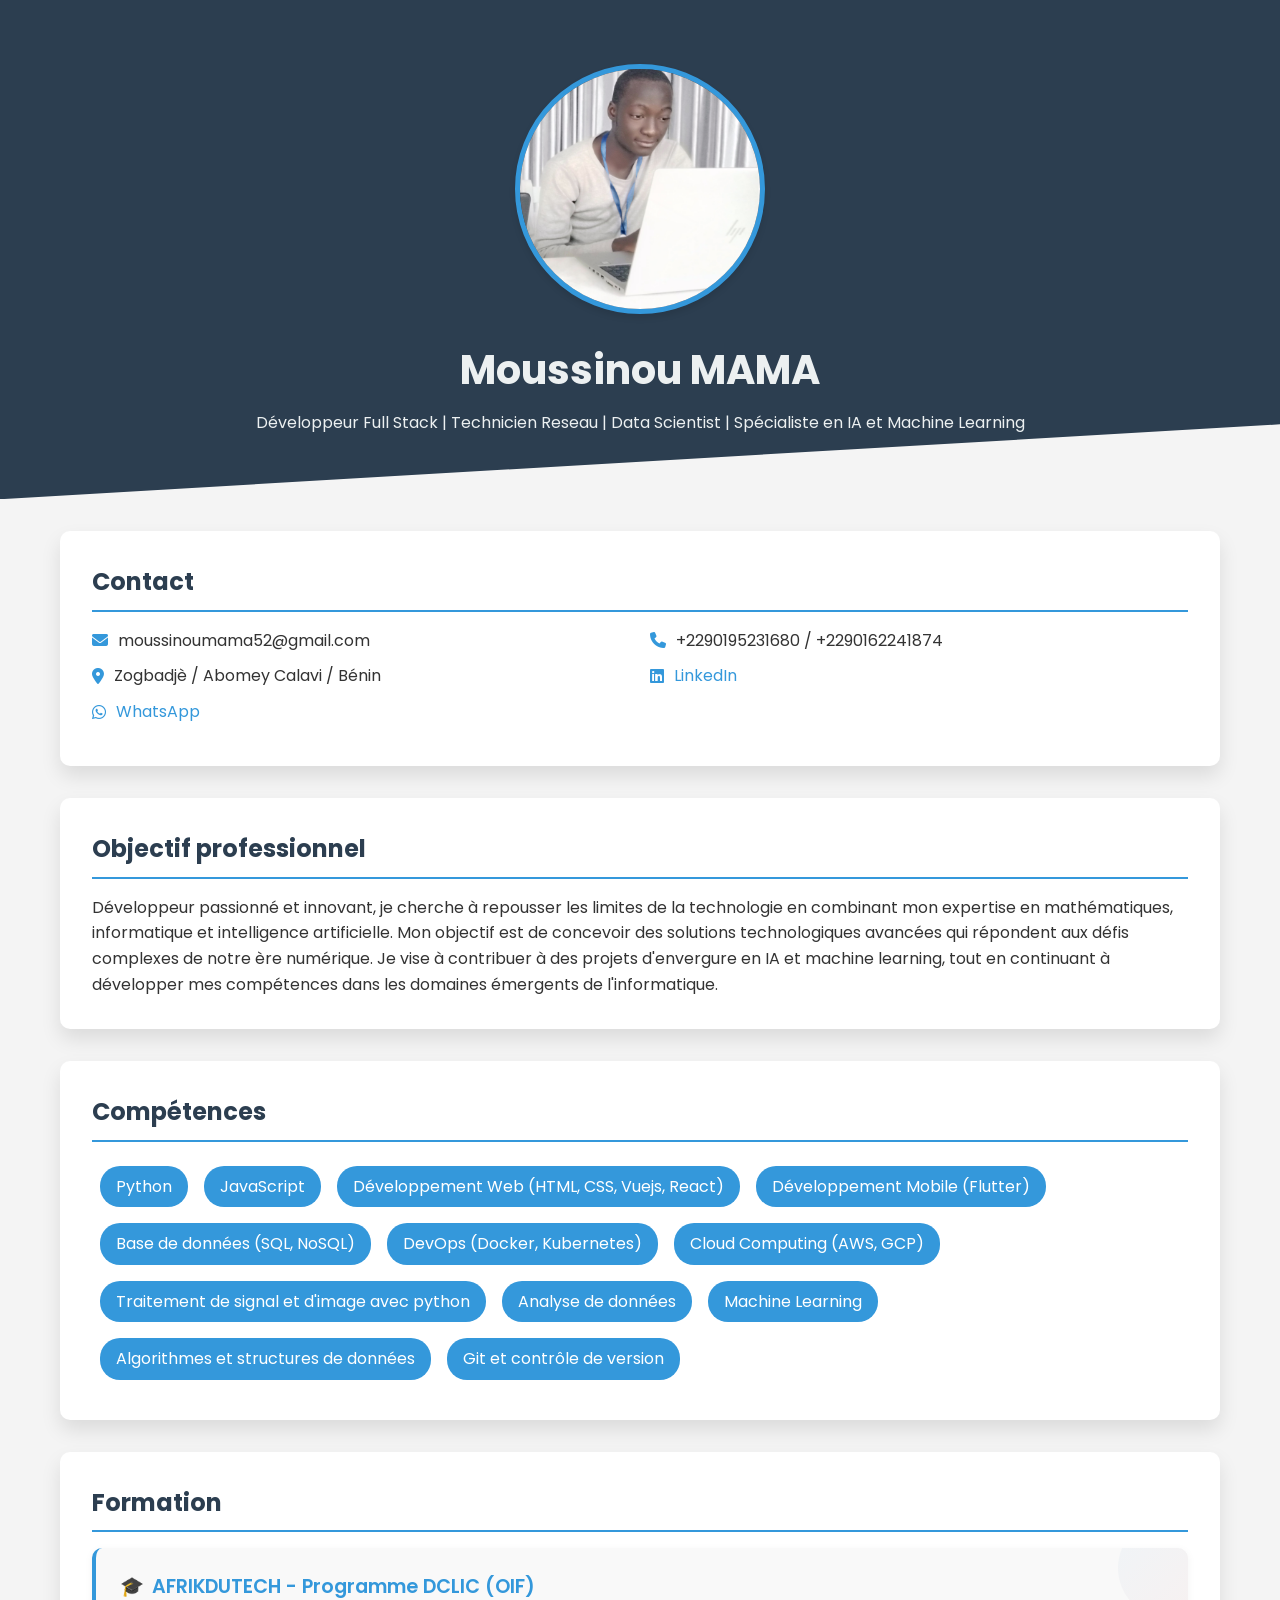
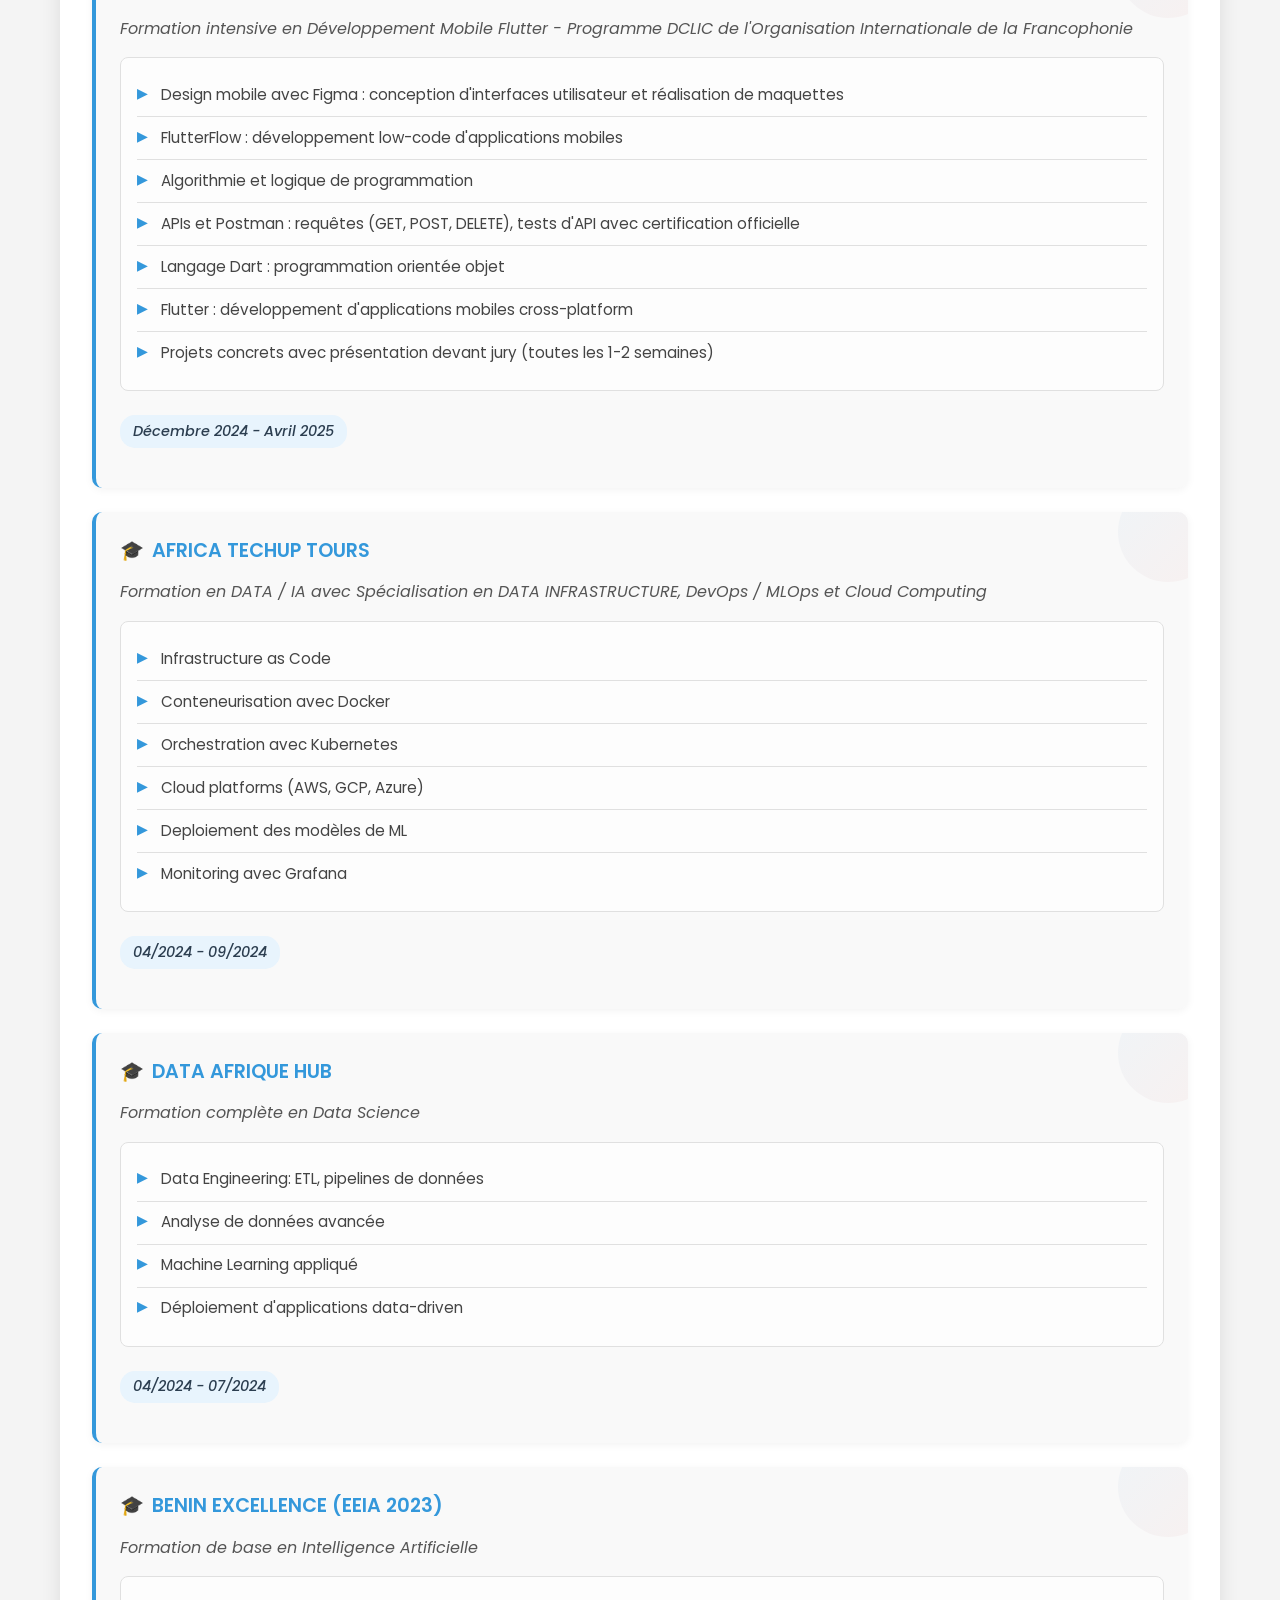
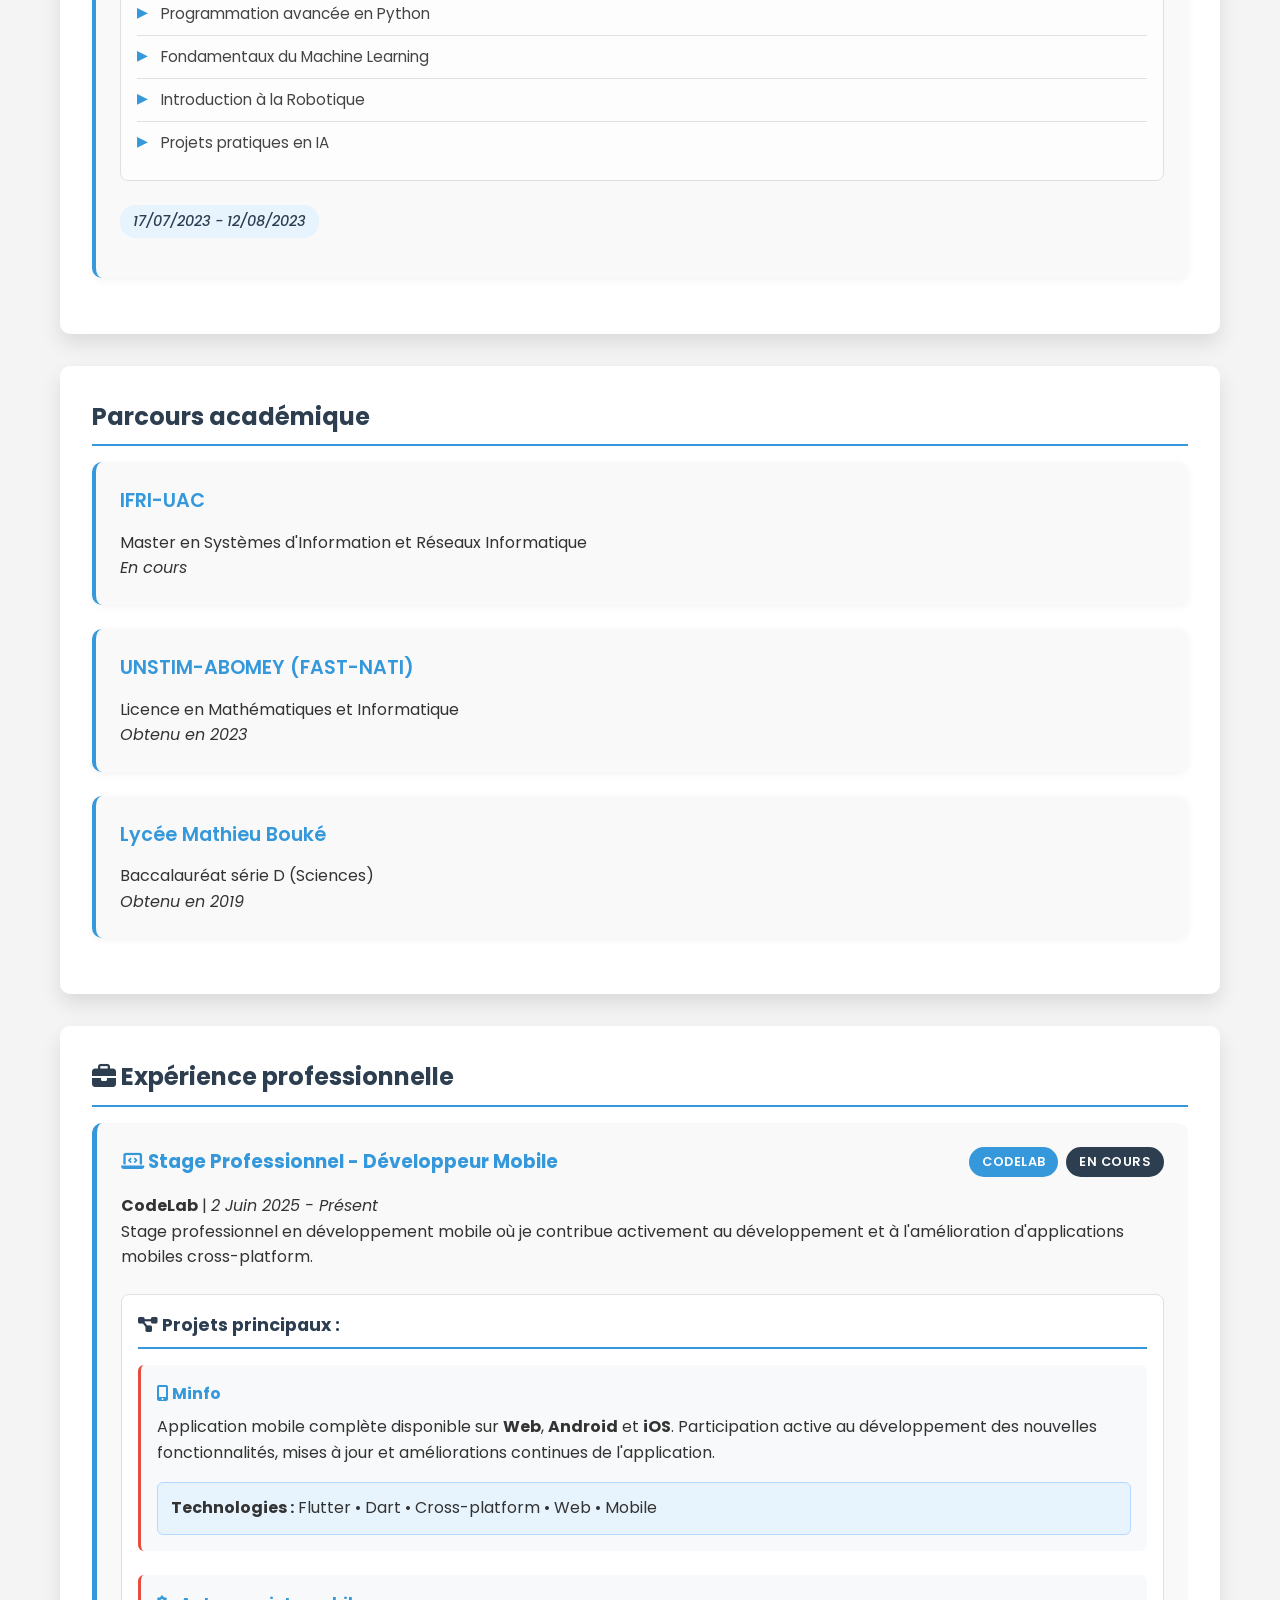
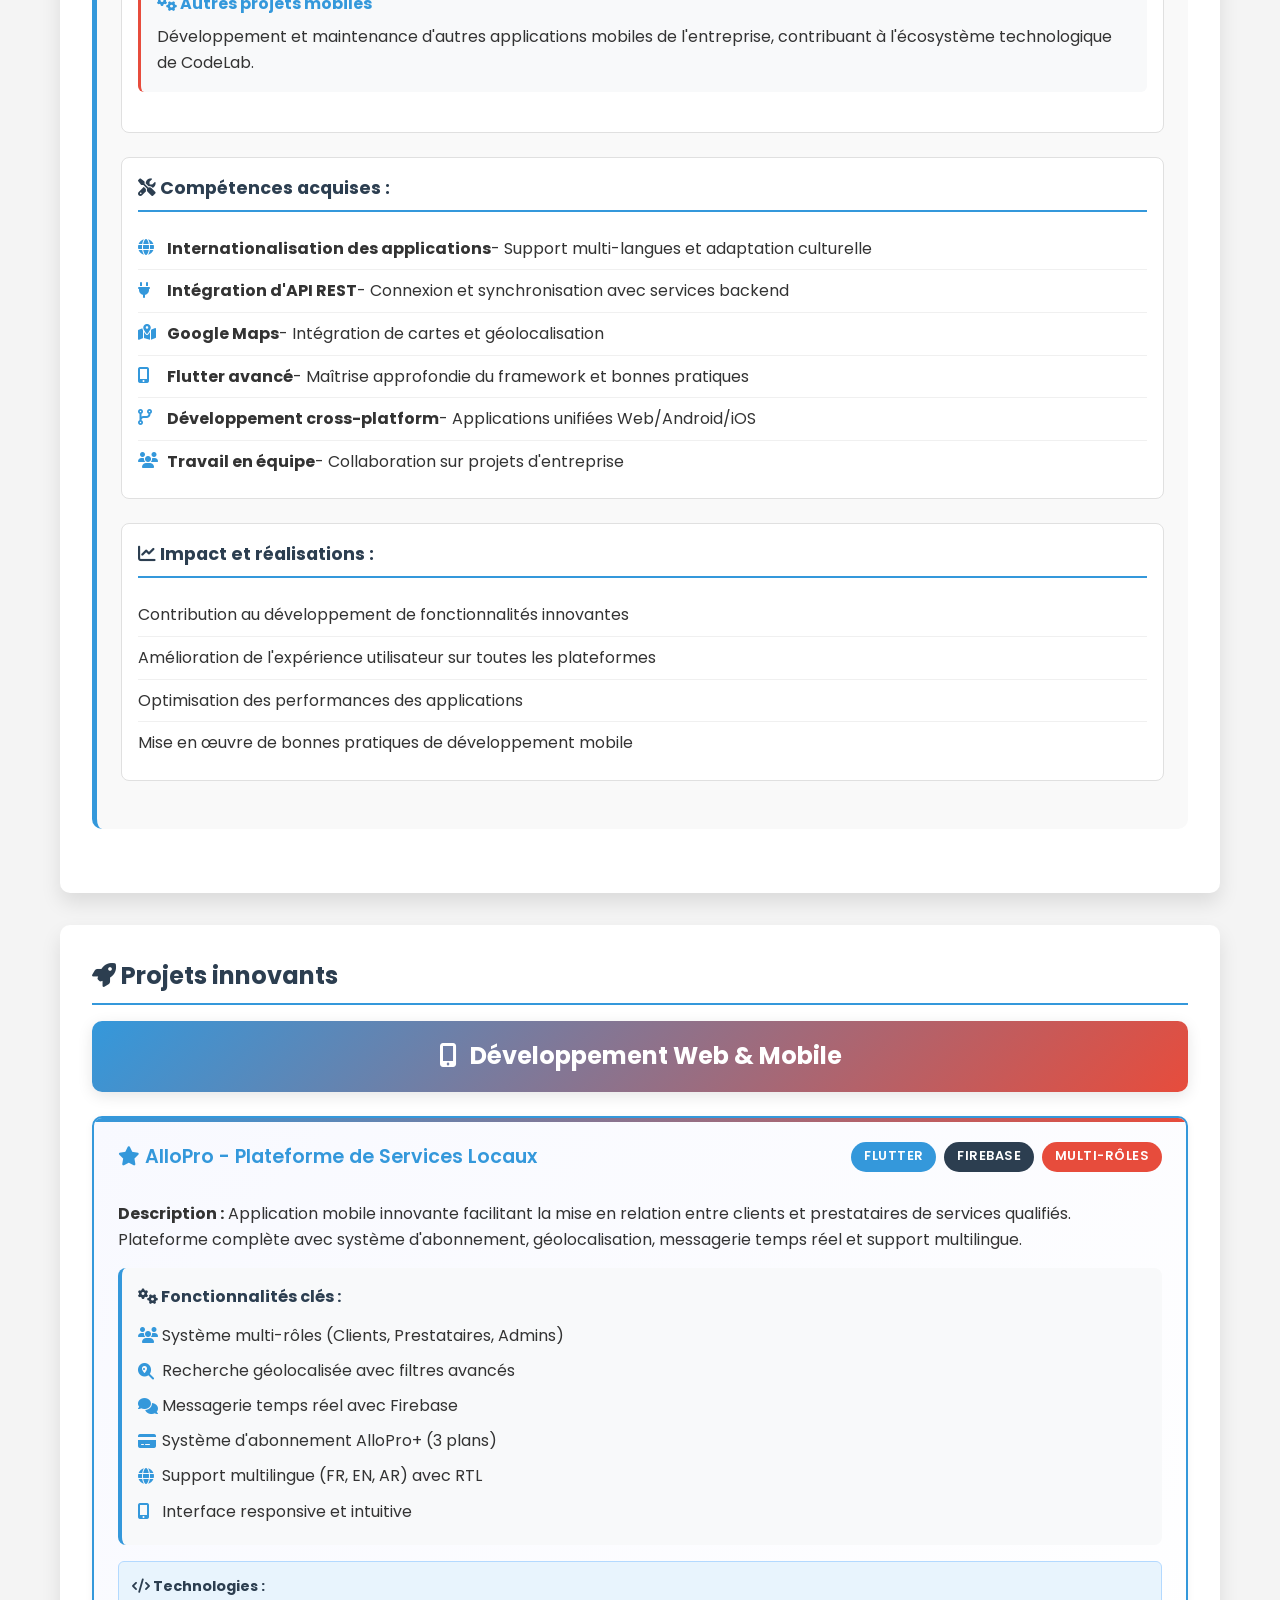
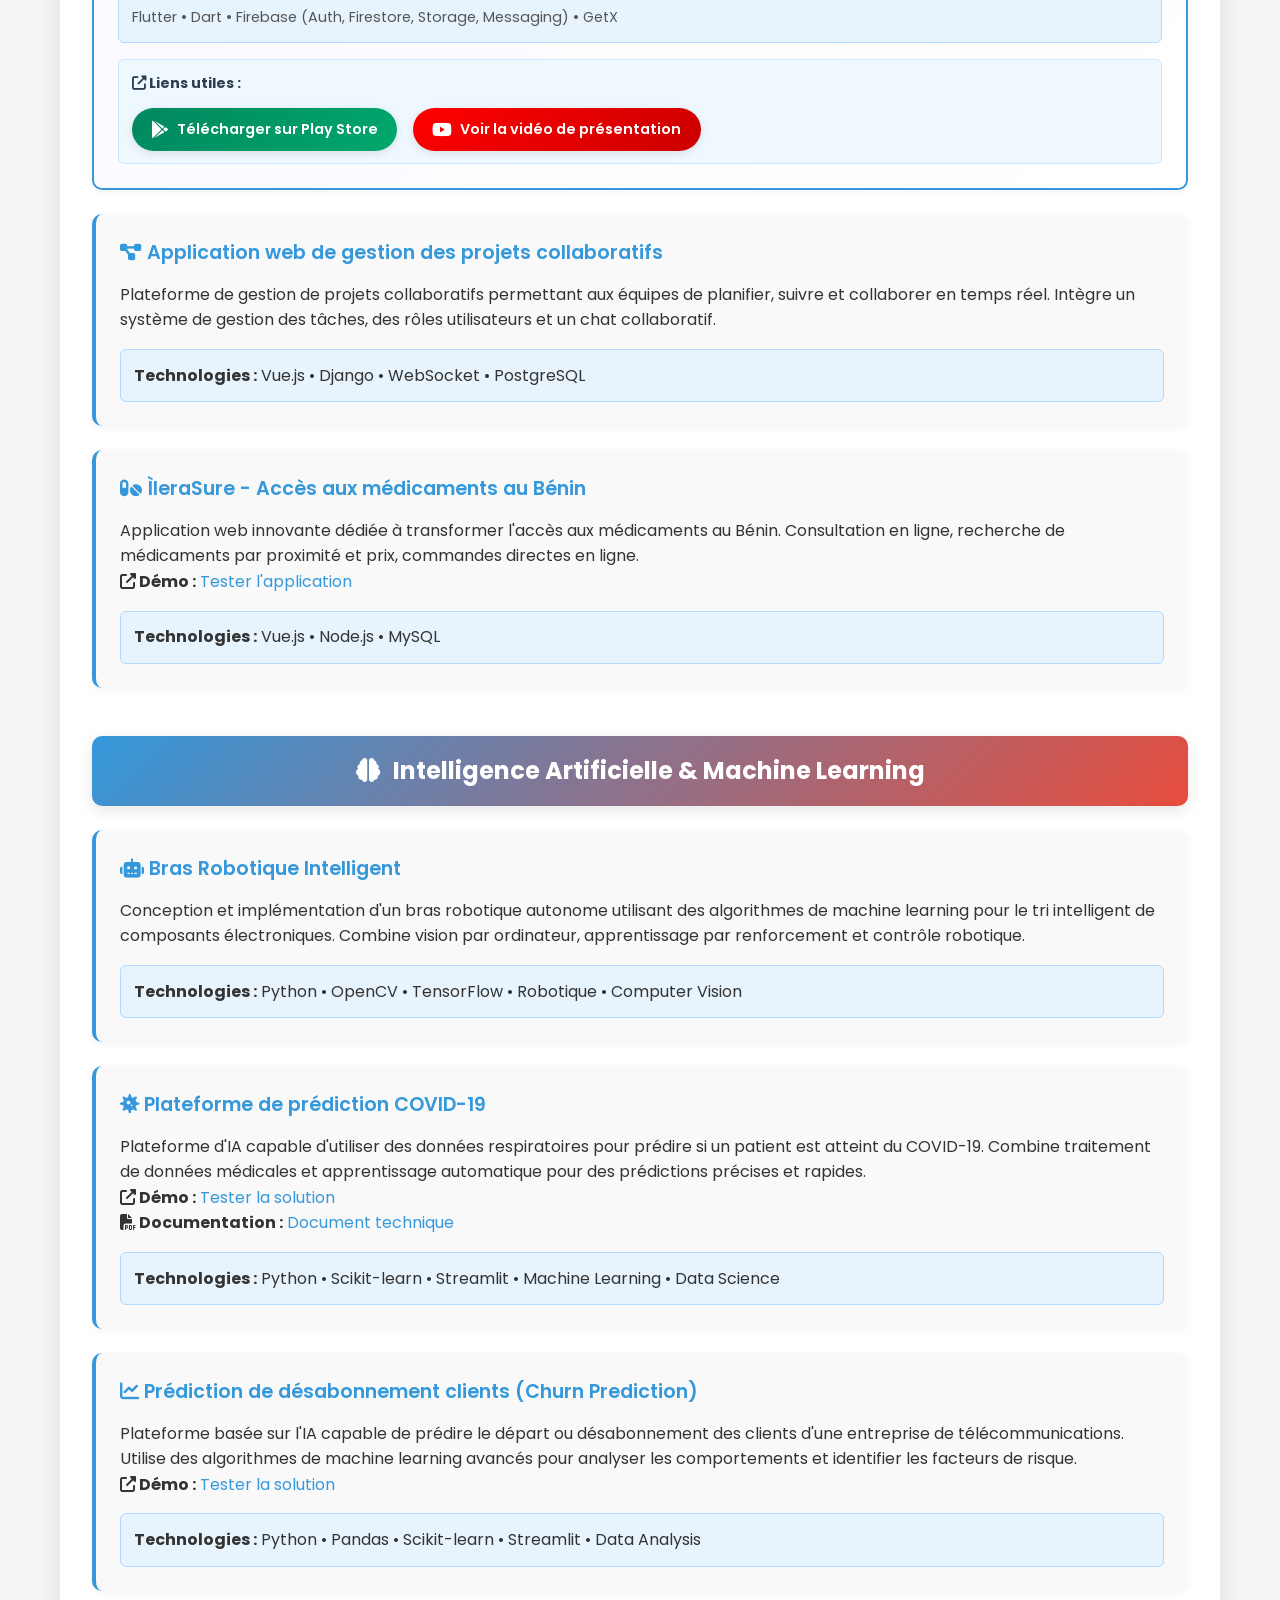
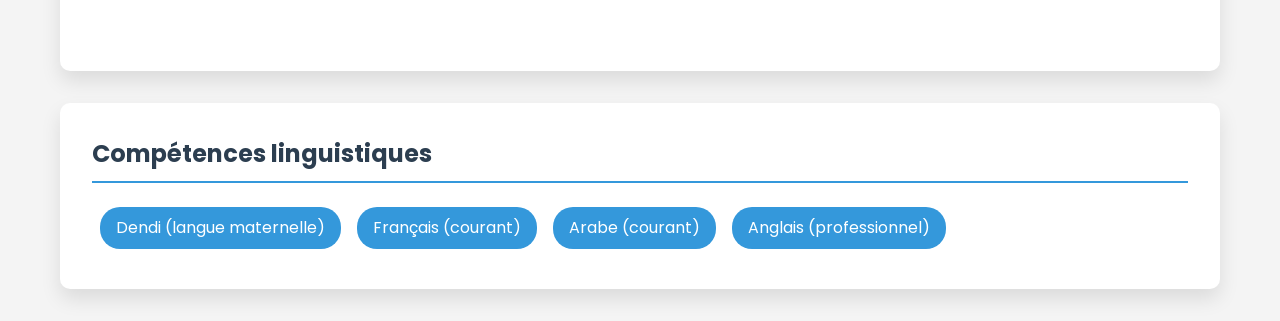
==== index.html @ a197d285 "update september 2025" ====
<!DOCTYPE html>
<html lang="fr">
<head>
    <meta charset="UTF-8">
    <meta name="viewport" content="width=device-width, initial-scale=1.0">
    <title>Portfolio de Moussinou MAMA Msn</title>
    <link href="https://fonts.googleapis.com/css2?family=Poppins:wght@300;400;600&display=swap" rel="stylesheet">
    <link rel="stylesheet" href="https://cdnjs.cloudflare.com/ajax/libs/font-awesome/6.4.0/css/all.min.css">
    <style>
        :root {
            --primary-color: #3498db;
            --secondary-color: #2c3e50;
            --accent-color: #e74c3c;
            --text-color: #333;
            --bg-color: #f4f4f4;
            --card-bg: #fff;
        }

        * {
            margin: 0;
            padding: 0;
            box-sizing: border-box;
        }

        body {
            font-family: 'Poppins', sans-serif;
            line-height: 1.6;
            color: var(--text-color);
            background-color: var(--bg-color);
        }

        .container {
            max-width: 1200px;
            margin: 0 auto;
            padding: 0 20px;
        }

        header {
            background-color: var(--secondary-color);
            color: #ecf0f1;
            text-align: center;
            padding: 4rem 0;
            position: relative;
            clip-path: polygon(0 0, 100% 0, 100% 85%, 0 100%);
        }

        .profile-pic {
            width: 250px;
            height: 250px;
            border-radius: 50%;
            border: 5px solid var(--primary-color);
            object-fit: cover;
            margin-bottom: 1rem;
            box-shadow: 0 4px 6px rgba(0,0,0,0.1);
            transition: opacity 0.5s ease-in-out, transform 0.5s ease-in-out;
        }

        .profile-pic.fade-out {
            opacity: 0;
            transform: scale(0.9);
        }

        .profile-pic.fade-in {
            opacity: 1;
            transform: scale(1);
        }

        h1 {
            font-size: 2.5rem;
            margin-bottom: 0.5rem;
        }

        h2 {
            color: var(--secondary-color);
            margin-bottom: 1rem;
            border-bottom: 2px solid var(--primary-color);
            padding-bottom: 0.5rem;
        }

        .section {
            background-color: var(--card-bg);
            margin: 2rem 0;
            padding: 2rem;
            border-radius: 10px;
            box-shadow: 0 10px 20px rgba(0,0,0,0.1);
            transition: transform 0.3s ease, box-shadow 0.3s ease;
        }

        .section:hover {
            transform: translateY(-5px);
            box-shadow: 0 15px 30px rgba(0,0,0,0.2);
        }

        .contact-info {
            display: flex;
            flex-wrap: wrap;
            justify-content: space-between;
        }

        .contact-info li {
            flex-basis: calc(50% - 10px);
            margin-bottom: 10px;
            display: flex;
            align-items: center;
        }

        .contact-info li i {
            margin-right: 10px;
            color: var(--primary-color);
        }

        ul {
            list-style-type: none;
        }

        .skills-list, .languages-list {
            display: flex;
            flex-wrap: wrap;
        }

        .skills-list li, .languages-list li {
            background-color: var(--primary-color);
            color: #fff;
            padding: 0.5rem 1rem;
            margin: 0.5rem;
            border-radius: 20px;
            transition: background-color 0.3s ease, transform 0.3s ease;
        }

        .skills-list li:hover, .languages-list li:hover {
            background-color: var(--secondary-color);
            transform: translateY(-3px);
        }

        .formation-item, .education-item, .project-item {
            margin-bottom: 1.5rem;
            padding: 1.5rem;
            background-color: #f9f9f9;
            border-radius: 10px;
            border-left: 4px solid var(--primary-color);
            transition: all 0.3s ease;
            box-shadow: 0 2px 8px rgba(0,0,0,0.05);
        }

        .formation-item:hover, .education-item:hover, .project-item:hover {
            background-color: #f0f8ff;
            transform: translateY(-2px);
            box-shadow: 0 4px 15px rgba(0,0,0,0.1);
        }

        .formation-item h3, .education-item h3, .project-item h3, .project-item h4 {
            color: var(--primary-color);
            margin-bottom: 0.8rem;
            font-size: 1.2rem;
            font-weight: 600;
        }

        .formation-item p {
            color: #555;
            margin-bottom: 1rem;
            font-style: italic;
            font-size: 1rem;
        }

        .formation-item ul {
            list-style: none;
            padding: 0;
            margin: 1rem 0;
        }

        .formation-item li {
            padding: 0.6rem 0;
            border-bottom: 1px solid #e0e0e0;
            position: relative;
            padding-left: 1.5rem;
            transition: all 0.3s ease;
        }

        .formation-item li:last-child {
            border-bottom: none;
        }

        .formation-item li:hover {
            background-color: #f8f9fa;
            padding-left: 2rem;
        }

        .formation-item li::before {
            content: "▶";
            color: var(--primary-color);
            font-weight: bold;
            position: absolute;
            left: 0;
            top: 0.6rem;
            font-size: 0.8rem;
        }

        .formation-item em {
            color: var(--secondary-color);
            font-weight: 500;
            font-size: 0.9rem;
            background-color: #e8f4fd;
            padding: 0.3rem 0.8rem;
            border-radius: 15px;
            display: inline-block;
            margin-top: 0.5rem;
        }

        /* Amélioration spécifique pour les formations */
        .formation-item {
            position: relative;
            overflow: hidden;
        }

        .formation-item::before {
            content: '';
            position: absolute;
            top: 0;
            right: 0;
            width: 100px;
            height: 100px;
            background: linear-gradient(135deg, var(--primary-color), var(--accent-color));
            opacity: 0.05;
            border-radius: 50%;
            transform: translate(30px, -30px);
        }

        .formation-item h3 {
            position: relative;
            z-index: 1;
            display: flex;
            align-items: center;
            gap: 0.5rem;
        }

        .formation-item h3::before {
            content: "🎓";
            font-size: 1.2rem;
        }

        .formation-item ul {
            background-color: rgba(255, 255, 255, 0.7);
            border-radius: 8px;
            padding: 1rem;
            margin: 1rem 0;
            border: 1px solid #e0e0e0;
        }

        .formation-item li {
            font-size: 0.95rem;
            line-height: 1.5;
            color: #444;
        }

        .formation-item li:hover {
            color: var(--primary-color);
        }

        /* Responsive pour les formations */
        @media (max-width: 768px) {
            .formation-item {
                padding: 1rem;
            }
            
            .formation-item h3 {
                font-size: 1.1rem;
            }
            
            .formation-item li {
                padding: 0.5rem 0;
                padding-left: 1.2rem;
            }
            
            .formation-item li:hover {
                padding-left: 1.5rem;
            }
        }

        /* Styles pour les catégories de projets */
        .project-category {
            margin-bottom: 3rem;
        }

        .project-category h3 {
            font-size: 1.5rem;
            color: var(--secondary-color);
            margin-bottom: 1.5rem;
            padding: 1rem;
            background: linear-gradient(135deg, var(--primary-color), var(--accent-color));
            color: white;
            border-radius: 10px;
            text-align: center;
            box-shadow: 0 4px 15px rgba(0,0,0,0.1);
        }

        .project-category h3 i {
            margin-right: 0.5rem;
        }

        /* Styles pour les projets mis en vedette */
        .project-item.featured {
            border: 2px solid var(--primary-color);
            background: linear-gradient(135deg, #f8f9ff, #ffffff);
            position: relative;
            overflow: hidden;
        }

        .project-item.featured::before {
            content: '';
            position: absolute;
            top: 0;
            left: 0;
            right: 0;
            height: 4px;
            background: linear-gradient(90deg, var(--primary-color), var(--accent-color));
        }

        .project-header {
            display: flex;
            justify-content: space-between;
            align-items: flex-start;
            margin-bottom: 1rem;
            flex-wrap: wrap;
        }

        .project-header h4 {
            flex: 1;
            margin-right: 1rem;
        }

        .project-badges {
            display: flex;
            gap: 0.5rem;
            flex-wrap: wrap;
        }

        .badge {
            padding: 0.3rem 0.8rem;
            border-radius: 20px;
            font-size: 0.8rem;
            font-weight: 600;
            text-transform: uppercase;
            letter-spacing: 0.5px;
        }

        .badge.primary {
            background-color: var(--primary-color);
            color: white;
        }

        .badge.secondary {
            background-color: var(--secondary-color);
            color: white;
        }

        .badge.accent {
            background-color: var(--accent-color);
            color: white;
        }

        .project-features {
            margin: 1rem 0;
            padding: 1rem;
            background-color: #f8f9fa;
            border-radius: 8px;
            border-left: 4px solid var(--primary-color);
        }

        .project-features h5 {
            color: var(--secondary-color);
            margin-bottom: 0.5rem;
            font-size: 1rem;
        }

        .project-features ul {
            list-style: none;
            padding: 0;
        }

        .project-features li {
            padding: 0.3rem 0;
            display: flex;
            align-items: center;
        }

        .project-features li i {
            color: var(--primary-color);
            margin-right: 0.5rem;
            width: 16px;
        }

        .project-tech {
            margin-top: 1rem;
            padding: 0.8rem;
            background-color: #e8f4fd;
            border-radius: 6px;
            border: 1px solid #b3d9ff;
        }

        .project-tech h5 {
            color: var(--secondary-color);
            margin-bottom: 0.5rem;
            font-size: 0.9rem;
        }

        .project-tech p {
            margin: 0;
            font-size: 0.9rem;
            color: #555;
        }

        .project-links {
            margin-top: 1rem;
            padding: 0.8rem;
            background-color: #f0f8ff;
            border-radius: 6px;
            border: 1px solid #cce7ff;
        }

        .project-links h5 {
            color: var(--secondary-color);
            margin-bottom: 0.8rem;
            font-size: 0.9rem;
        }

        .link-buttons {
            display: flex;
            gap: 1rem;
            flex-wrap: wrap;
        }

        .link-button {
            display: inline-flex;
            align-items: center;
            padding: 0.6rem 1.2rem;
            border-radius: 25px;
            text-decoration: none;
            font-weight: 600;
            font-size: 0.9rem;
            transition: all 0.3s ease;
            box-shadow: 0 2px 8px rgba(0,0,0,0.1);
        }

        .link-button i {
            margin-right: 0.5rem;
            font-size: 1.1rem;
        }

        .link-button.playstore {
            background: linear-gradient(135deg, #01875f, #00a86b);
            color: white;
        }

        .link-button.playstore:hover {
            background: linear-gradient(135deg, #016b4a, #008f5a);
            transform: translateY(-2px);
            box-shadow: 0 4px 12px rgba(1, 135, 95, 0.3);
        }

        .link-button.video {
            background: linear-gradient(135deg, #ff0000, #cc0000);
            color: white;
        }

        .link-button.video:hover {
            background: linear-gradient(135deg, #e60000, #b30000);
            transform: translateY(-2px);
            box-shadow: 0 4px 12px rgba(255, 0, 0, 0.3);
        }

        /* Responsive pour les boutons de liens */
        @media (max-width: 768px) {
            .link-buttons {
                flex-direction: column;
                gap: 0.8rem;
            }

            .link-button {
                justify-content: center;
                width: 100%;
            }
        }

        /* Styles pour l'expérience professionnelle */
        .experience-item {
            margin-bottom: 2rem;
            padding: 1.5rem;
            background-color: #f9f9f9;
            border-radius: 10px;
            border-left: 5px solid var(--primary-color);
            transition: all 0.3s ease;
        }

        .experience-item:hover {
            background-color: #f0f8ff;
            transform: translateY(-2px);
            box-shadow: 0 8px 25px rgba(0,0,0,0.1);
        }

        .experience-header {
            display: flex;
            justify-content: space-between;
            align-items: flex-start;
            margin-bottom: 1rem;
            flex-wrap: wrap;
        }

        .experience-header h3 {
            flex: 1;
            margin-right: 1rem;
            color: var(--primary-color);
        }

        .experience-badges {
            display: flex;
            gap: 0.5rem;
            flex-wrap: wrap;
        }

        .experience-projects, .experience-skills, .experience-impact {
            margin: 1.5rem 0;
            padding: 1rem;
            background-color: #ffffff;
            border-radius: 8px;
            border: 1px solid #e0e0e0;
        }

        .experience-projects h4, .experience-skills h4, .experience-impact h4 {
            color: var(--secondary-color);
            margin-bottom: 1rem;
            font-size: 1.1rem;
            border-bottom: 2px solid var(--primary-color);
            padding-bottom: 0.5rem;
        }

        .project-detail {
            margin-bottom: 1.5rem;
            padding: 1rem;
            background-color: #f8f9fa;
            border-radius: 6px;
            border-left: 3px solid var(--accent-color);
        }

        .project-detail h5 {
            color: var(--primary-color);
            margin-bottom: 0.5rem;
            font-size: 1rem;
        }

        .experience-skills ul, .experience-impact ul {
            list-style: none;
            padding: 0;
        }

        .experience-skills li, .experience-impact li {
            padding: 0.5rem 0;
            display: flex;
            align-items: flex-start;
            border-bottom: 1px solid #f0f0f0;
        }

        .experience-skills li:last-child, .experience-impact li:last-child {
            border-bottom: none;
        }

        .experience-skills li i, .experience-impact li i {
            color: var(--primary-color);
            margin-right: 0.8rem;
            margin-top: 0.2rem;
            width: 16px;
            flex-shrink: 0;
        }

        /* Responsive design pour les projets */
        @media (max-width: 768px) {
            .project-header, .experience-header {
                flex-direction: column;
                align-items: flex-start;
            }

            .project-badges, .experience-badges {
                margin-top: 0.5rem;
            }

            .project-category h3 {
                font-size: 1.3rem;
                padding: 0.8rem;
            }

            .experience-item {
                padding: 1rem;
            }

            .experience-projects, .experience-skills, .experience-impact {
                padding: 0.8rem;
            }
        }

        a {
            color: var(--primary-color);
            text-decoration: none;
            transition: color 0.3s ease;
        }

        a:hover {
            color: var(--accent-color);
        }

        @media (max-width: 768px) {
            .contact-info li {
                flex-basis: 100%;
            }
            
            .profile-pic {
                width: 250px;
                height: 250px;
            }
        }
    </style>
</head>
<body>
    <header>
        <div class="container">
            <img id="profile-image" src="msn.png" alt="Moussinou MAMA" class="profile-pic">
            <h1>Moussinou MAMA</h1>
            <p>Développeur Full Stack | Technicien Reseau | Data Scientist | Spécialiste en IA et Machine Learning</p>
        </div>
    </header>

    <main class="container">
        <section id="contact" class="section">
            <h2>Contact</h2>
            <ul class="contact-info">
                <li><i class="fas fa-envelope"></i> moussinoumama52@gmail.com</li>
                <li><i class="fas fa-phone"></i> +2290195231680 / +2290162241874</li>
                <li><i class="fas fa-map-marker-alt"></i> Zogbadjè / Abomey Calavi / Bénin</li>
                <li><i class="fab fa-linkedin"></i> <a href="https://www.linkedin.com/in/moussinou-mama-8b6270284">LinkedIn</a></li>
                <li><i class="fab fa-whatsapp"></i> <a href="https://wa.me/22995231680">WhatsApp</a></li>
            </ul>
        </section>

        <section id="objectif" class="section">
            <h2>Objectif professionnel</h2>
            <p>Développeur passionné et innovant, je cherche à repousser les limites de la technologie en combinant mon expertise en mathématiques, informatique et intelligence artificielle. Mon objectif est de concevoir des solutions technologiques avancées qui répondent aux défis complexes de notre ère numérique. Je vise à contribuer à des projets d'envergure en IA et machine learning, tout en continuant à développer mes compétences dans les domaines émergents de l'informatique.</p>
        </section>

        <section id="competences" class="section">
            <h2>Compétences</h2>
            <ul class="skills-list">
                <li>Python</li>
                <li>JavaScript</li>
                <li>Développement Web (HTML, CSS, Vuejs, React)</li>
                <li>Développement Mobile (Flutter)</li>
                <li>Base de données (SQL, NoSQL)</li>
                <li>DevOps (Docker, Kubernetes)</li>
                <li>Cloud Computing (AWS, GCP)</li>
                <li>Traitement de signal et d'image avec python</li>
                <li>Analyse de données</li>
                <li>Machine Learning</li>
                <li>Algorithmes et structures de données</li>
                <li>Git et contrôle de version</li>
            </ul>
        </section>

        <section id="formation" class="section">
            <h2>Formation</h2>
            <div class="formation-item">
                <h3>AFRIKDUTECH - Programme DCLIC (OIF)</h3>
                <p>Formation intensive en Développement Mobile Flutter - Programme DCLIC de l'Organisation Internationale de la Francophonie</p>
                <ul>
                    <li>Design mobile avec Figma : conception d'interfaces utilisateur et réalisation de maquettes</li>
                    <li>FlutterFlow : développement low-code d'applications mobiles</li>
                    <li>Algorithmie et logique de programmation</li>
                    <li>APIs et Postman : requêtes (GET, POST, DELETE), tests d'API avec certification officielle</li>
                    <li>Langage Dart : programmation orientée objet</li>
                    <li>Flutter : développement d'applications mobiles cross-platform</li>
                    <li>Projets concrets avec présentation devant jury (toutes les 1-2 semaines)</li>
                </ul>
                <p><em>Décembre 2024 - Avril 2025</em></p>
            </div>
            <div class="formation-item">
                <h3>AFRICA TECHUP TOURS</h3>
                <p> Formation en DATA / IA avec Spécialisation en DATA INFRASTRUCTURE, DevOps / MLOps et Cloud Computing</p>
                <ul>
                    <li>Infrastructure as Code</li>
                    <li>Conteneurisation avec Docker</li>
                    <li>Orchestration avec Kubernetes</li>
                    <li>Cloud platforms (AWS, GCP, Azure)</li>
                    <li>Deploiement des modèles de ML </li>
                    <li>Monitoring avec Grafana</li>
                </ul>
                <p><em>04/2024 - 09/2024</em></p>
            </div>
            <div class="formation-item">
                <h3>DATA AFRIQUE HUB</h3>
                <p>Formation complète en Data Science</p>
                <ul>
                    <li>Data Engineering: ETL, pipelines de données</li>
                    <li>Analyse de données avancée</li>
                    <li>Machine Learning appliqué</li>
                    <li>Déploiement d'applications data-driven</li>
                </ul>
                <p><em>04/2024 - 07/2024</em></p>
            </div>
            <div class="formation-item">
                <h3>BENIN EXCELLENCE (EEIA 2023)</h3>
                <p>Formation de base en Intelligence Artificielle</p>
                <ul>
                    <li>Programmation avancée en Python</li>
                    <li>Fondamentaux du Machine Learning</li>
                    <li>Introduction à la Robotique</li>
                    <li>Projets pratiques en IA</li>
                </ul>
                <p><em>17/07/2023 - 12/08/2023</em></p>
            </div>
        </section>

        <section id="education" class="section">
            <h2>Parcours académique</h2>
            <div class="education-item">
                <h3>IFRI-UAC</h3>
                <p>Master en Systèmes d'Information et Réseaux Informatique</p>
                <p><em>En cours</em></p>
            </div>
            <div class="education-item">
                <h3>UNSTIM-ABOMEY (FAST-NATI)</h3>
                <p>Licence en Mathématiques et Informatique</p>
                <p><em>Obtenu en 2023</em></p>
            </div>
            <div class="education-item">
                <h3>Lycée Mathieu Bouké</h3>
                <p>Baccalauréat série D (Sciences)</p>
                <p><em>Obtenu en 2019</em></p>
            </div>
        </section>

        <section id="experience" class="section">
            <h2><i class="fas fa-briefcase"></i> Expérience professionnelle</h2>
            
            <div class="experience-item">
                <div class="experience-header">
                    <h3><i class="fas fa-laptop-code"></i> Stage Professionnel - Développeur Mobile</h3>
                    <div class="experience-badges">
                        <span class="badge primary">CodeLab</span>
                        <span class="badge secondary">En cours</span>
                    </div>
                </div>
                <p><strong>CodeLab</strong> | <em>2 Juin 2025 - Présent</em></p>
                <p>Stage professionnel en développement mobile où je contribue activement au développement et à l'amélioration d'applications mobiles cross-platform.</p>
                
                <div class="experience-projects">
                    <h4><i class="fas fa-project-diagram"></i> Projets principaux :</h4>
                    <div class="project-detail">
                        <h5><i class="fas fa-mobile-alt"></i> Minfo</h5>
                        <p>Application mobile complète disponible sur <strong>Web</strong>, <strong>Android</strong> et <strong>iOS</strong>. Participation active au développement des nouvelles fonctionnalités, mises à jour et améliorations continues de l'application.</p>
                        <div class="project-tech">
                            <strong>Technologies :</strong> Flutter • Dart • Cross-platform • Web • Mobile
                        </div>
                    </div>
                    <div class="project-detail">
                        <h5><i class="fas fa-cogs"></i> Autres projets mobiles</h5>
                        <p>Développement et maintenance d'autres applications mobiles de l'entreprise, contribuant à l'écosystème technologique de CodeLab.</p>
                    </div>
                </div>

                <div class="experience-skills">
                    <h4><i class="fas fa-tools"></i> Compétences acquises :</h4>
                    <ul>
                        <li><i class="fas fa-globe"></i> <strong>Internationalisation des applications</strong> - Support multi-langues et adaptation culturelle</li>
                        <li><i class="fas fa-plug"></i> <strong>Intégration d'API REST</strong> - Connexion et synchronisation avec services backend</li>
                        <li><i class="fas fa-map-marked-alt"></i> <strong>Google Maps</strong> - Intégration de cartes et géolocalisation</li>
                        <li><i class="fas fa-mobile-alt"></i> <strong>Flutter avancé</strong> - Maîtrise approfondie du framework et bonnes pratiques</li>
                        <li><i class="fas fa-code-branch"></i> <strong>Développement cross-platform</strong> - Applications unifiées Web/Android/iOS</li>
                        <li><i class="fas fa-users"></i> <strong>Travail en équipe</strong> - Collaboration sur projets d'entreprise</li>
                    </ul>
                </div>

                <div class="experience-impact">
                    <h4><i class="fas fa-chart-line"></i> Impact et réalisations :</h4>
                    <ul>
                        <li>Contribution au développement de fonctionnalités innovantes</li>
                        <li>Amélioration de l'expérience utilisateur sur toutes les plateformes</li>
                        <li>Optimisation des performances des applications</li>
                        <li>Mise en œuvre de bonnes pratiques de développement mobile</li>
                    </ul>
                </div>
            </div>
        </section>

        <section id="projets" class="section">
            <h2><i class="fas fa-rocket"></i> Projets innovants</h2>
            
            <!-- Développement Web & Mobile -->
            <div class="project-category">
                <h3><i class="fas fa-mobile-alt"></i> Développement Web & Mobile</h3>
                
                <div class="project-item featured">
                    <div class="project-header">
                        <h4><i class="fas fa-star"></i> AlloPro - Plateforme de Services Locaux</h4>
                        <div class="project-badges">
                            <span class="badge primary">Flutter</span>
                            <span class="badge secondary">Firebase</span>
                            <span class="badge accent">Multi-rôles</span>
                        </div>
                    </div>
                    <p><strong>Description :</strong> Application mobile innovante facilitant la mise en relation entre clients et prestataires de services qualifiés. Plateforme complète avec système d'abonnement, géolocalisation, messagerie temps réel et support multilingue.</p>
                    <div class="project-features">
                        <h5><i class="fas fa-cogs"></i> Fonctionnalités clés :</h5>
                        <ul>
                            <li><i class="fas fa-users"></i> Système multi-rôles (Clients, Prestataires, Admins)</li>
                            <li><i class="fas fa-search-location"></i> Recherche géolocalisée avec filtres avancés</li>
                            <li><i class="fas fa-comments"></i> Messagerie temps réel avec Firebase</li>
                            <li><i class="fas fa-credit-card"></i> Système d'abonnement AlloPro+ (3 plans)</li>
                            <li><i class="fas fa-globe"></i> Support multilingue (FR, EN, AR) avec RTL</li>
                            <li><i class="fas fa-mobile-alt"></i> Interface responsive et intuitive</li>
                        </ul>
                    </div>
                    <div class="project-tech">
                        <h5><i class="fas fa-code"></i> Technologies :</h5>
                        <p>Flutter • Dart • Firebase (Auth, Firestore, Storage, Messaging) • GetX </p>
                    </div>
                    <div class="project-links">
                        <h5><i class="fas fa-external-link-alt"></i> Liens utiles :</h5>
                        <div class="link-buttons">
                            <a href="https://play.google.com/store/apps/details?id=com.allopro.allopro" target="_blank" class="link-button playstore">
                                <i class="fab fa-google-play"></i> Télécharger sur Play Store
                            </a>
                            <a href="https://youtu.be/XSc0m07hXcM?si=pplgiT2FSJfK-_qj" target="_blank" class="link-button video">
                                <i class="fab fa-youtube"></i> Voir la vidéo de présentation
                            </a>
                        </div>
                    </div>
                </div>


                <div class="project-item">
                    <h4><i class="fas fa-project-diagram"></i> Application web de gestion des projets collaboratifs</h4>
                    <p>Plateforme de gestion de projets collaboratifs permettant aux équipes de planifier, suivre et collaborer en temps réel. Intègre un système de gestion des tâches, des rôles utilisateurs et un chat collaboratif.</p>
                    <div class="project-tech">
                        <strong>Technologies :</strong> Vue.js • Django • WebSocket • PostgreSQL
                    </div>
                </div>

                <div class="project-item">
                    <h4><i class="fas fa-pills"></i> ÌleraSure - Accès aux médicaments au Bénin</h4>
                    <p>Application web innovante dédiée à transformer l'accès aux médicaments au Bénin. Consultation en ligne, recherche de médicaments par proximité et prix, commandes directes en ligne.</p>
                    <p><strong><i class="fas fa-external-link-alt"></i> Démo :</strong> <a href="https://blue-worm-998583.hostingersite.com/">Tester l'application</a></p>
                    <div class="project-tech">
                        <strong>Technologies :</strong> Vue.js • Node.js • MySQL
                    </div>
                </div>
            </div>

            <!-- Intelligence Artificielle & Machine Learning -->
            <div class="project-category">
                <h3><i class="fas fa-brain"></i> Intelligence Artificielle & Machine Learning</h3>
                
                <div class="project-item">
                    <h4><i class="fas fa-robot"></i> Bras Robotique Intelligent</h4>
                    <p>Conception et implémentation d'un bras robotique autonome utilisant des algorithmes de machine learning pour le tri intelligent de composants électroniques. Combine vision par ordinateur, apprentissage par renforcement et contrôle robotique.</p>
                    <div class="project-tech">
                        <strong>Technologies :</strong> Python • OpenCV • TensorFlow • Robotique • Computer Vision
                    </div>
                </div>

                <div class="project-item">
                    <h4><i class="fas fa-virus"></i> Plateforme de prédiction COVID-19</h4>
                    <p>Plateforme d'IA capable d'utiliser des données respiratoires pour prédire si un patient est atteint du COVID-19. Combine traitement de données médicales et apprentissage automatique pour des prédictions précises et rapides.</p>
                    <p><strong><i class="fas fa-external-link-alt"></i> Démo :</strong> <a href="https://moussinou-covid-diagnostics.streamlit.app/">Tester la solution</a></p>
                    <p><strong><i class="fas fa-file-pdf"></i> Documentation :</strong> <a href="https://drive.google.com/file/d/1jl1MJON2KpFDIaJZsnYck7PHzKHaN5Uv/view?usp=sharing">Document technique</a></p>
                    <div class="project-tech">
                        <strong>Technologies :</strong> Python • Scikit-learn • Streamlit • Machine Learning • Data Science
                    </div>
                </div>

                <div class="project-item">
                    <h4><i class="fas fa-chart-line"></i> Prédiction de désabonnement clients (Churn Prediction)</h4>
                    <p>Plateforme basée sur l'IA capable de prédire le départ ou désabonnement des clients d'une entreprise de télécommunications. Utilise des algorithmes de machine learning avancés pour analyser les comportements et identifier les facteurs de risque.</p>
                    <p><strong><i class="fas fa-external-link-alt"></i> Démo :</strong> <a href="https://moussinouchurnpredict.streamlit.app/">Tester la solution</a></p>
                    <div class="project-tech">
                        <strong>Technologies :</strong> Python • Pandas • Scikit-learn • Streamlit • Data Analysis
                    </div>
                </div>
            </div>
        </section>

        <section id="langues" class="section">
            <h2>Compétences linguistiques</h2>
            <ul class="languages-list">
                <li>Dendi (langue maternelle)</li>
                <li>Français (courant)</li>
                <li>Arabe (courant)</li>
                <li>Anglais (professionnel)</li>
            </ul>
        </section>
    </main>

    <script>
        // Rotation des images de profil
        document.addEventListener('DOMContentLoaded', function() {
            const profileImage = document.getElementById('profile-image');
            const images = ['msn.png','msn1.jpeg'];
            let currentImageIndex = 0;

            function switchImage() {
                // Ajouter l'effet de fade-out
                profileImage.classList.add('fade-out');
                
                setTimeout(() => {
                    // Changer l'image
                    currentImageIndex = (currentImageIndex + 1) % images.length;
                    profileImage.src = images[currentImageIndex];
                    
                    // Ajouter l'effet de fade-in
                    profileImage.classList.remove('fade-out');
                    profileImage.classList.add('fade-in');
                    
                    // Retirer la classe fade-in après l'animation
                    setTimeout(() => {
                        profileImage.classList.remove('fade-in');
                    }, 500);
                }, 500); // Attendre la fin de l'animation fade-out
            }

            // Démarrer la rotation toutes les 5 secondes
            setInterval(switchImage, 5000);
        });
    </script>
</body>
</html>
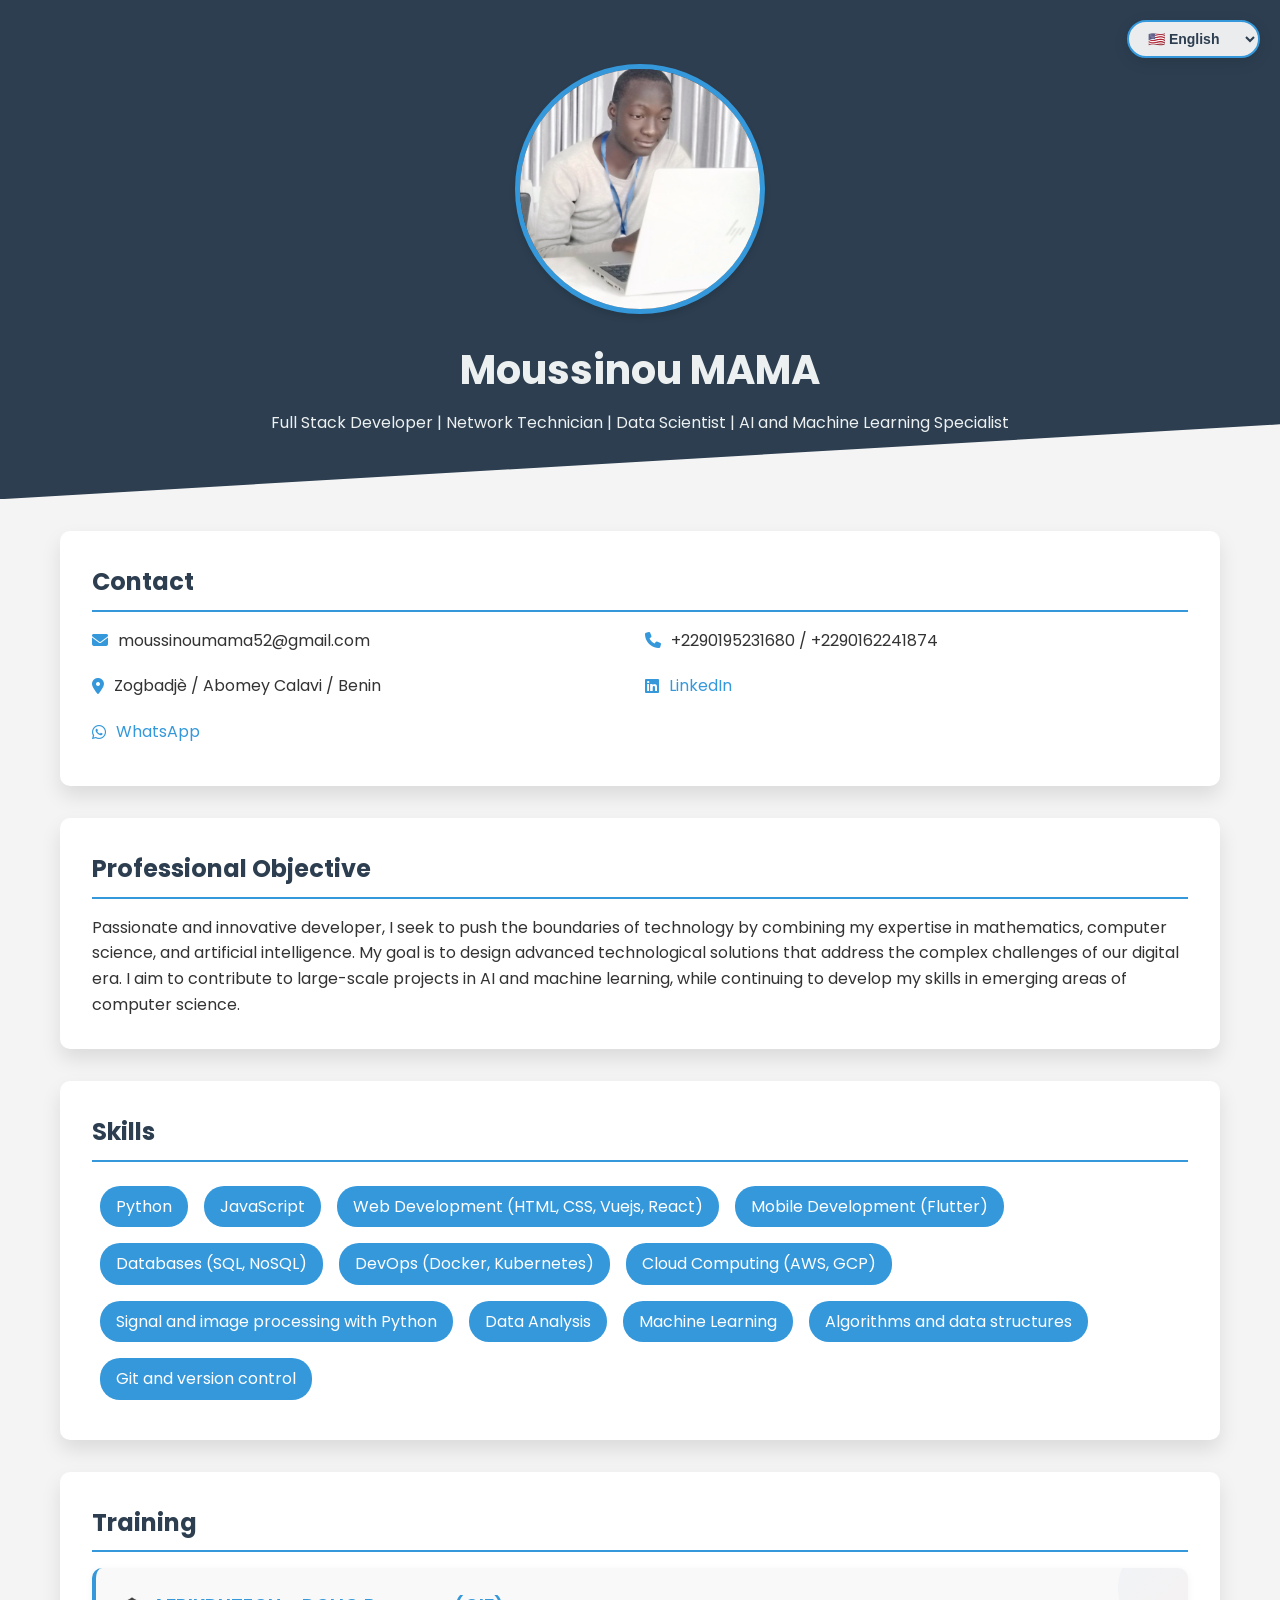
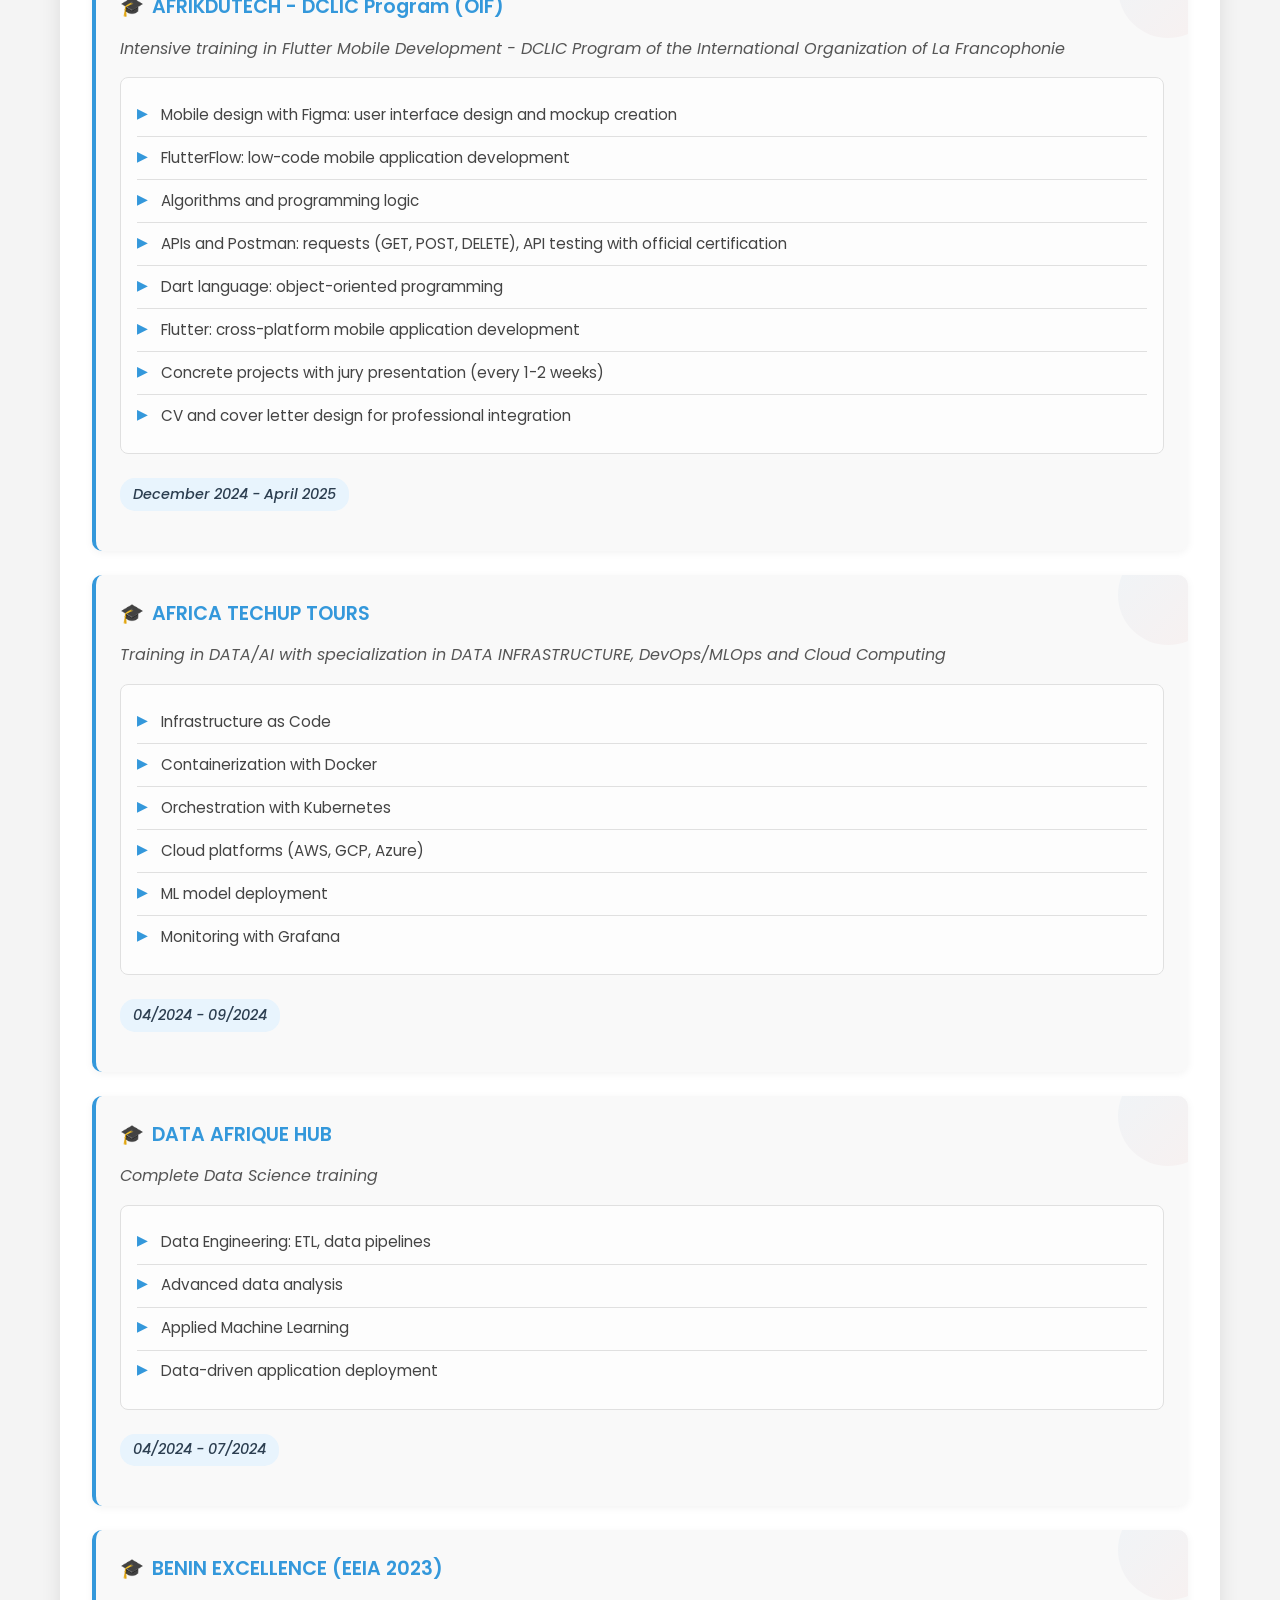
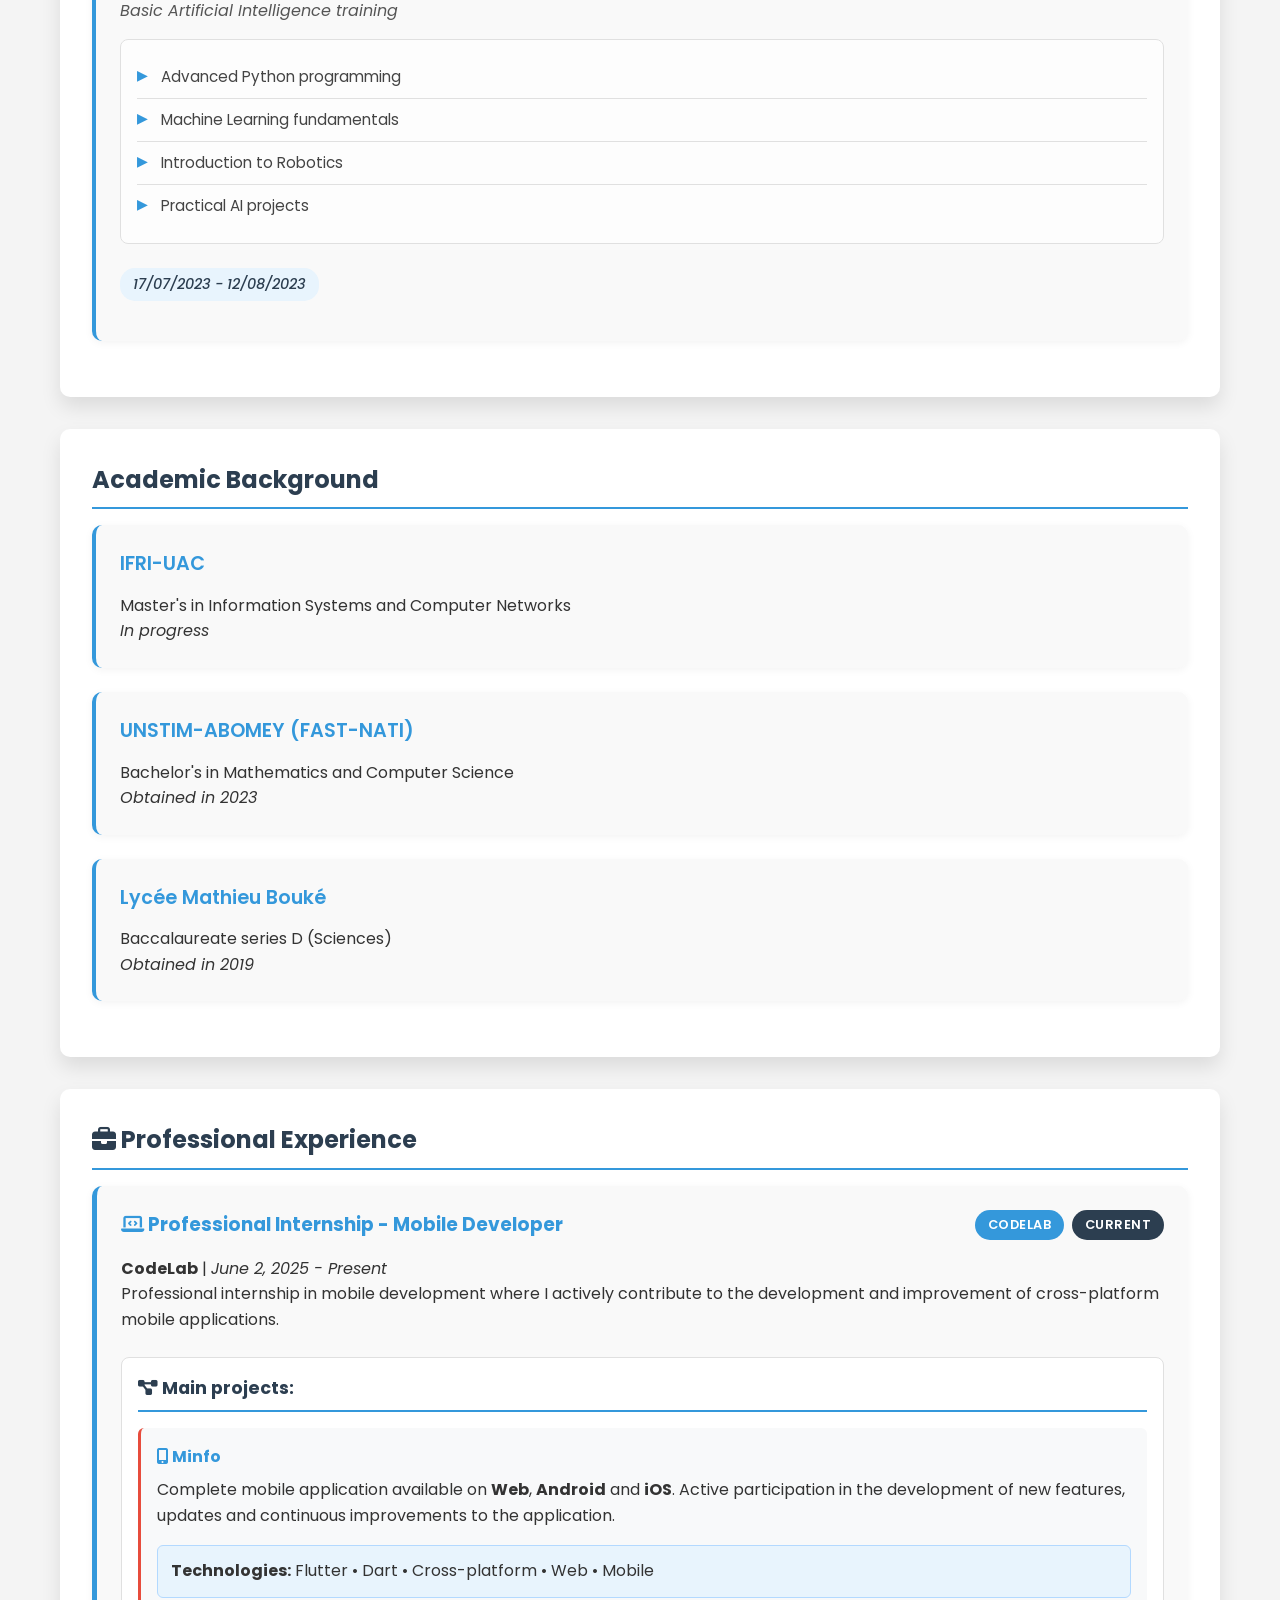
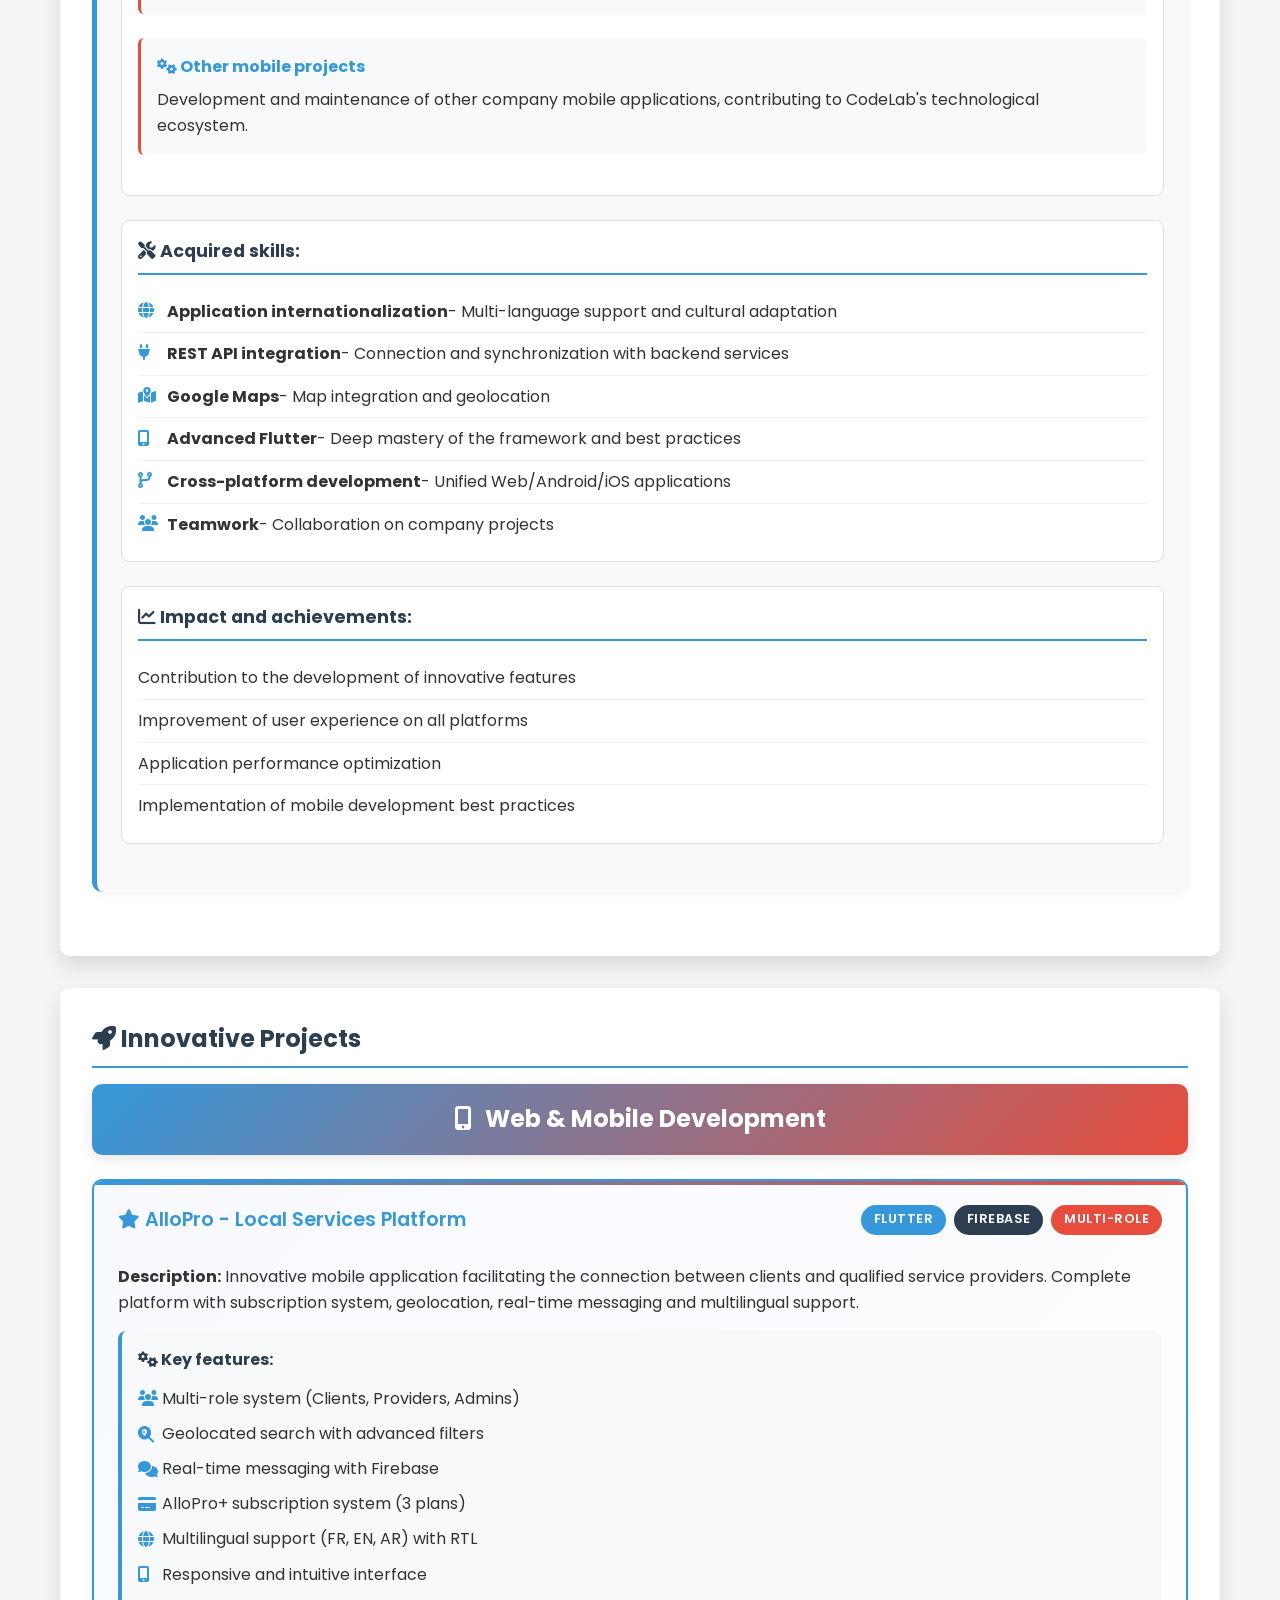
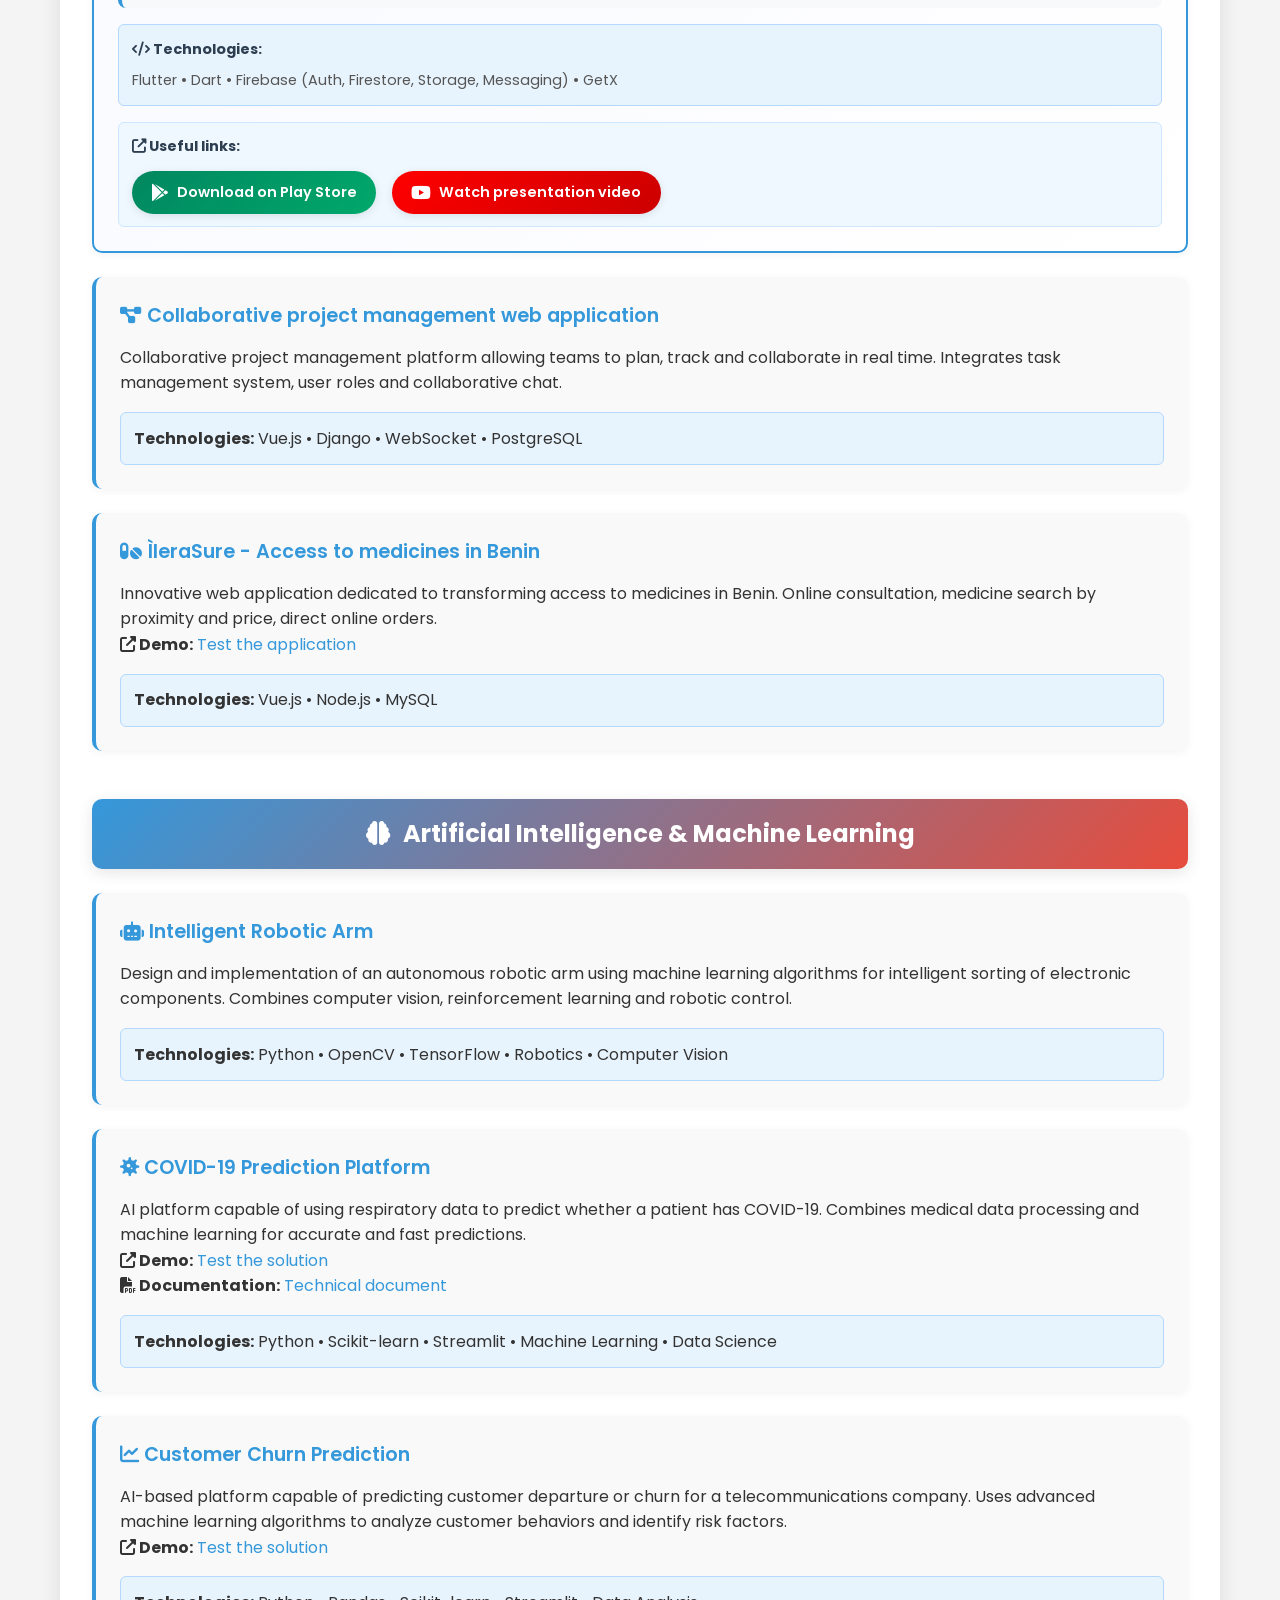
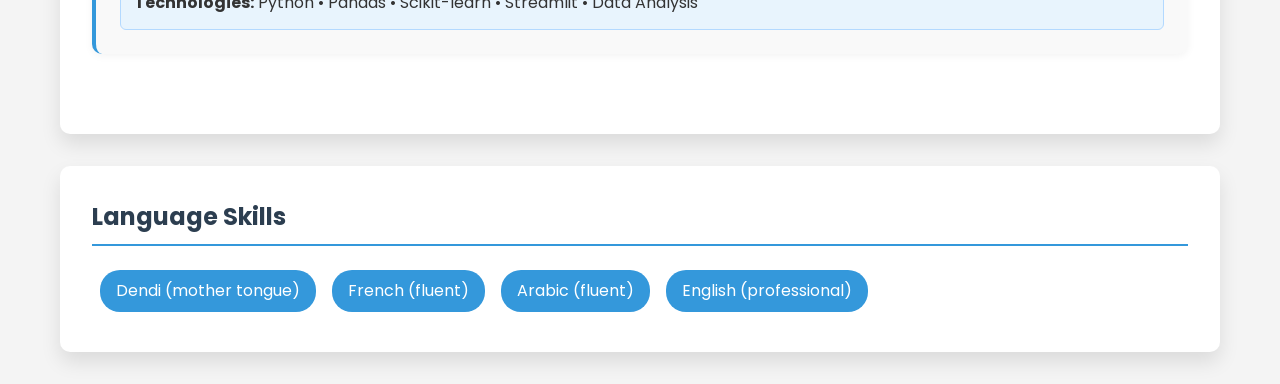
==== commit 4e19d53f: "update september 2025" ====
--- a/index.html
+++ b/index.html
@@ -1,9 +1,9 @@
 <!DOCTYPE html>
-<html lang="fr">
+<html lang="en">
 <head>
     <meta charset="UTF-8">
     <meta name="viewport" content="width=device-width, initial-scale=1.0">
-    <title>Portfolio de Moussinou MAMA Msn</title>
+    <title>Moussinou MAMA - Full Stack Developer | Data Scientist | AI Specialist</title>
     <link href="https://fonts.googleapis.com/css2?family=Poppins:wght@300;400;600&display=swap" rel="stylesheet">
     <link rel="stylesheet" href="https://cdnjs.cloudflare.com/ajax/libs/font-awesome/6.4.0/css/all.min.css">
     <style>
@@ -65,6 +65,45 @@
             transform: scale(1);
         }
 
+        /* Styles pour le sélecteur de langue */
+        .language-selector {
+            position: absolute;
+            top: 20px;
+            right: 20px;
+            z-index: 10;
+        }
+
+        .language-selector select {
+            background: rgba(255, 255, 255, 0.9);
+            border: 2px solid var(--primary-color);
+            border-radius: 25px;
+            padding: 8px 15px;
+            font-size: 14px;
+            font-weight: 600;
+            color: var(--secondary-color);
+            cursor: pointer;
+            transition: all 0.3s ease;
+            backdrop-filter: blur(10px);
+            box-shadow: 0 4px 15px rgba(0,0,0,0.1);
+        }
+
+        .language-selector select:hover {
+            background: rgba(255, 255, 255, 1);
+            transform: translateY(-2px);
+            box-shadow: 0 6px 20px rgba(0,0,0,0.15);
+        }
+
+        .language-selector select:focus {
+            outline: none;
+            border-color: var(--accent-color);
+        }
+
+        .language-selector option {
+            padding: 10px;
+            background: white;
+            color: var(--secondary-color);
+        }
+
         h1 {
             font-size: 2.5rem;
             margin-bottom: 0.5rem;
@@ -95,18 +134,27 @@
             display: flex;
             flex-wrap: wrap;
             justify-content: space-between;
+            gap: 10px;
         }
 
         .contact-info li {
-            flex-basis: calc(50% - 10px);
+            flex-basis: calc(50% - 5px);
             margin-bottom: 10px;
             display: flex;
             align-items: center;
+            word-break: break-all;
+            overflow-wrap: break-word;
         }
 
         .contact-info li i {
             margin-right: 10px;
             color: var(--primary-color);
+            flex-shrink: 0;
+        }
+
+        .contact-info li a {
+            word-break: break-all;
+            overflow-wrap: break-word;
         }
 
         ul {
@@ -256,26 +304,6 @@
             color: var(--primary-color);
         }
 
-        /* Responsive pour les formations */
-        @media (max-width: 768px) {
-            .formation-item {
-                padding: 1rem;
-            }
-            
-            .formation-item h3 {
-                font-size: 1.1rem;
-            }
-            
-            .formation-item li {
-                padding: 0.5rem 0;
-                padding-left: 1.2rem;
-            }
-            
-            .formation-item li:hover {
-                padding-left: 1.5rem;
-            }
-        }
-
         /* Styles pour les catégories de projets */
         .project-category {
             margin-bottom: 3rem;
@@ -468,19 +496,6 @@
             box-shadow: 0 4px 12px rgba(255, 0, 0, 0.3);
         }
 
-        /* Responsive pour les boutons de liens */
-        @media (max-width: 768px) {
-            .link-buttons {
-                flex-direction: column;
-                gap: 0.8rem;
-            }
-
-            .link-button {
-                justify-content: center;
-                width: 100%;
-            }
-        }
-
         /* Styles pour l'expérience professionnelle */
         .experience-item {
             margin-bottom: 2rem;
@@ -489,6 +504,7 @@
             border-radius: 10px;
             border-left: 5px solid var(--primary-color);
             transition: all 0.3s ease;
+            box-shadow: 0 2px 8px rgba(0,0,0,0.05);
         }
 
         .experience-item:hover {
@@ -557,6 +573,8 @@
             display: flex;
             align-items: flex-start;
             border-bottom: 1px solid #f0f0f0;
+            word-wrap: break-word;
+            overflow-wrap: break-word;
         }
 
         .experience-skills li:last-child, .experience-impact li:last-child {
@@ -571,29 +589,9 @@
             flex-shrink: 0;
         }
 
-        /* Responsive design pour les projets */
-        @media (max-width: 768px) {
-            .project-header, .experience-header {
-                flex-direction: column;
-                align-items: flex-start;
-            }
-
-            .project-badges, .experience-badges {
-                margin-top: 0.5rem;
-            }
-
-            .project-category h3 {
-                font-size: 1.3rem;
-                padding: 0.8rem;
-            }
-
-            .experience-item {
-                padding: 1rem;
-            }
-
-            .experience-projects, .experience-skills, .experience-impact {
-                padding: 0.8rem;
-            }
+        .experience-skills li strong, .experience-impact li strong {
+            word-wrap: break-word;
+            overflow-wrap: break-word;
         }
 
         a {
@@ -606,14 +604,148 @@
             color: var(--accent-color);
         }
 
+        /* Responsive design */
         @media (max-width: 768px) {
+            .contact-info {
+                flex-direction: column;
+                gap: 15px;
+            }
+
             .contact-info li {
                 flex-basis: 100%;
+                margin-bottom: 0;
+                padding: 0.8rem;
+                background-color: #f8f9fa;
+                border-radius: 8px;
+                border-left: 4px solid var(--primary-color);
+            }
+
+            .contact-info li i {
+                margin-right: 15px;
+                font-size: 1.1rem;
             }
             
             .profile-pic {
-                width: 250px;
-                height: 250px;
+                width: 200px;
+                height: 200px;
+            }
+            
+            .project-header, .experience-header {
+                flex-direction: column;
+                align-items: flex-start;
+            }
+
+            .project-badges, .experience-badges {
+                margin-top: 0.5rem;
+            }
+
+            .project-category h3 {
+                font-size: 1.3rem;
+                padding: 0.8rem;
+            }
+
+            .experience-item {
+                padding: 1rem;
+            }
+
+            .experience-projects, .experience-skills, .experience-impact {
+                padding: 0.8rem;
+            }
+
+            .experience-skills li, .experience-impact li {
+                flex-direction: column;
+                align-items: flex-start;
+                padding: 1rem 0;
+                border-bottom: 1px solid #e0e0e0;
+            }
+
+            .experience-skills li i, .experience-impact li i {
+                margin-right: 0;
+                margin-bottom: 0.5rem;
+                font-size: 1.2rem;
+            }
+
+            .experience-skills li strong, .experience-impact li strong {
+                display: block;
+                margin-bottom: 0.3rem;
+                font-size: 1rem;
+            }
+
+            .formation-item {
+                padding: 1rem;
+            }
+            
+            .formation-item h3 {
+                font-size: 1.1rem;
+            }
+            
+            .formation-item li {
+                padding: 0.5rem 0;
+                padding-left: 1.2rem;
+            }
+            
+            .formation-item li:hover {
+                padding-left: 1.5rem;
+            }
+
+            .link-buttons {
+                flex-direction: column;
+                gap: 0.8rem;
+            }
+
+            .link-button {
+                justify-content: center;
+                width: 100%;
+            }
+
+            .section {
+                padding: 1.5rem;
+                margin: 1.5rem 0;
+            }
+
+            h1 {
+                font-size: 2rem;
+            }
+
+            h2 {
+                font-size: 1.5rem;
+            }
+        }
+
+        /* Responsive design pour très petits écrans */
+        @media (max-width: 480px) {
+            .container {
+                padding: 0 10px;
+            }
+
+            .contact-info li {
+                padding: 0.6rem;
+                font-size: 0.9rem;
+            }
+
+            .experience-skills li, .experience-impact li {
+                padding: 0.8rem 0;
+            }
+
+            .experience-skills li strong, .experience-impact li strong {
+                font-size: 0.9rem;
+            }
+
+            .section {
+                padding: 1rem;
+                margin: 1rem 0;
+            }
+
+            .formation-item, .education-item, .project-item {
+                padding: 0.8rem;
+            }
+
+            .experience-item {
+                padding: 0.8rem;
+            }
+
+            .experience-projects, .experience-skills, .experience-impact {
+                padding: 0.6rem;
             }
         }
     </style>
@@ -621,9 +753,18 @@
 <body>
     <header>
         <div class="container">
+            <!-- Sélecteur de langue -->
+            <div class="language-selector">
+                <select onchange="changeLanguage()">
+                    <option value="fr">🇫🇷 Français</option>
+                    <option value="ar">🇸🇦 العربية</option>
+                    <option value="en" selected>🇺🇸 English</option>
+                </select>
+            </div>
+            
             <img id="profile-image" src="msn.png" alt="Moussinou MAMA" class="profile-pic">
             <h1>Moussinou MAMA</h1>
-            <p>Développeur Full Stack | Technicien Reseau | Data Scientist | Spécialiste en IA et Machine Learning</p>
+            <p>Full Stack Developer | Network Technician | Data Scientist | AI and Machine Learning Specialist</p>
         </div>
     </header>
 
@@ -633,264 +774,264 @@
             <ul class="contact-info">
                 <li><i class="fas fa-envelope"></i> moussinoumama52@gmail.com</li>
                 <li><i class="fas fa-phone"></i> +2290195231680 / +2290162241874</li>
-                <li><i class="fas fa-map-marker-alt"></i> Zogbadjè / Abomey Calavi / Bénin</li>
+                <li><i class="fas fa-map-marker-alt"></i> Zogbadjè / Abomey Calavi / Benin</li>
                 <li><i class="fab fa-linkedin"></i> <a href="https://www.linkedin.com/in/moussinou-mama-8b6270284">LinkedIn</a></li>
                 <li><i class="fab fa-whatsapp"></i> <a href="https://wa.me/22995231680">WhatsApp</a></li>
             </ul>
         </section>
 
         <section id="objectif" class="section">
-            <h2>Objectif professionnel</h2>
-            <p>Développeur passionné et innovant, je cherche à repousser les limites de la technologie en combinant mon expertise en mathématiques, informatique et intelligence artificielle. Mon objectif est de concevoir des solutions technologiques avancées qui répondent aux défis complexes de notre ère numérique. Je vise à contribuer à des projets d'envergure en IA et machine learning, tout en continuant à développer mes compétences dans les domaines émergents de l'informatique.</p>
+            <h2>Professional Objective</h2>
+            <p>Passionate and innovative developer, I seek to push the boundaries of technology by combining my expertise in mathematics, computer science, and artificial intelligence. My goal is to design advanced technological solutions that address the complex challenges of our digital era. I aim to contribute to large-scale projects in AI and machine learning, while continuing to develop my skills in emerging areas of computer science.</p>
         </section>
 
         <section id="competences" class="section">
-            <h2>Compétences</h2>
+            <h2>Skills</h2>
             <ul class="skills-list">
                 <li>Python</li>
                 <li>JavaScript</li>
-                <li>Développement Web (HTML, CSS, Vuejs, React)</li>
-                <li>Développement Mobile (Flutter)</li>
-                <li>Base de données (SQL, NoSQL)</li>
+                <li>Web Development (HTML, CSS, Vuejs, React)</li>
+                <li>Mobile Development (Flutter)</li>
+                <li>Databases (SQL, NoSQL)</li>
                 <li>DevOps (Docker, Kubernetes)</li>
                 <li>Cloud Computing (AWS, GCP)</li>
-                <li>Traitement de signal et d'image avec python</li>
-                <li>Analyse de données</li>
+                <li>Signal and image processing with Python</li>
+                <li>Data Analysis</li>
                 <li>Machine Learning</li>
-                <li>Algorithmes et structures de données</li>
-                <li>Git et contrôle de version</li>
+                <li>Algorithms and data structures</li>
+                <li>Git and version control</li>
             </ul>
         </section>
 
         <section id="formation" class="section">
-            <h2>Formation</h2>
+            <h2>Training</h2>
             <div class="formation-item">
-                <h3>AFRIKDUTECH - Programme DCLIC (OIF)</h3>
-                <p>Formation intensive en Développement Mobile Flutter - Programme DCLIC de l'Organisation Internationale de la Francophonie</p>
+                <h3>AFRIKDUTECH - DCLIC Program (OIF)</h3>
+                <p>Intensive training in Flutter Mobile Development - DCLIC Program of the International Organization of La Francophonie</p>
                 <ul>
-                    <li>Design mobile avec Figma : conception d'interfaces utilisateur et réalisation de maquettes</li>
-                    <li>FlutterFlow : développement low-code d'applications mobiles</li>
-                    <li>Algorithmie et logique de programmation</li>
-                    <li>APIs et Postman : requêtes (GET, POST, DELETE), tests d'API avec certification officielle</li>
-                    <li>Langage Dart : programmation orientée objet</li>
-                    <li>Flutter : développement d'applications mobiles cross-platform</li>
-                    <li>Projets concrets avec présentation devant jury (toutes les 1-2 semaines)</li>
+                    <li>Mobile design with Figma: user interface design and mockup creation</li>
+                    <li>FlutterFlow: low-code mobile application development</li>
+                    <li>Algorithms and programming logic</li>
+                    <li>APIs and Postman: requests (GET, POST, DELETE), API testing with official certification</li>
+                    <li>Dart language: object-oriented programming</li>
+                    <li>Flutter: cross-platform mobile application development</li>
+                    <li>Concrete projects with jury presentation (every 1-2 weeks)</li>
+                    <li>CV and cover letter design for professional integration</li>
                 </ul>
-                <p><em>Décembre 2024 - Avril 2025</em></p>
+                <p><em>December 2024 - April 2025</em></p>
             </div>
             <div class="formation-item">
                 <h3>AFRICA TECHUP TOURS</h3>
-                <p> Formation en DATA / IA avec Spécialisation en DATA INFRASTRUCTURE, DevOps / MLOps et Cloud Computing</p>
+                <p>Training in DATA/AI with specialization in DATA INFRASTRUCTURE, DevOps/MLOps and Cloud Computing</p>
                 <ul>
                     <li>Infrastructure as Code</li>
-                    <li>Conteneurisation avec Docker</li>
-                    <li>Orchestration avec Kubernetes</li>
+                    <li>Containerization with Docker</li>
+                    <li>Orchestration with Kubernetes</li>
                     <li>Cloud platforms (AWS, GCP, Azure)</li>
-                    <li>Deploiement des modèles de ML </li>
-                    <li>Monitoring avec Grafana</li>
+                    <li>ML model deployment</li>
+                    <li>Monitoring with Grafana</li>
                 </ul>
                 <p><em>04/2024 - 09/2024</em></p>
             </div>
             <div class="formation-item">
                 <h3>DATA AFRIQUE HUB</h3>
-                <p>Formation complète en Data Science</p>
+                <p>Complete Data Science training</p>
                 <ul>
-                    <li>Data Engineering: ETL, pipelines de données</li>
-                    <li>Analyse de données avancée</li>
-                    <li>Machine Learning appliqué</li>
-                    <li>Déploiement d'applications data-driven</li>
+                    <li>Data Engineering: ETL, data pipelines</li>
+                    <li>Advanced data analysis</li>
+                    <li>Applied Machine Learning</li>
+                    <li>Data-driven application deployment</li>
                 </ul>
                 <p><em>04/2024 - 07/2024</em></p>
             </div>
             <div class="formation-item">
                 <h3>BENIN EXCELLENCE (EEIA 2023)</h3>
-                <p>Formation de base en Intelligence Artificielle</p>
+                <p>Basic Artificial Intelligence training</p>
                 <ul>
-                    <li>Programmation avancée en Python</li>
-                    <li>Fondamentaux du Machine Learning</li>
-                    <li>Introduction à la Robotique</li>
-                    <li>Projets pratiques en IA</li>
+                    <li>Advanced Python programming</li>
+                    <li>Machine Learning fundamentals</li>
+                    <li>Introduction to Robotics</li>
+                    <li>Practical AI projects</li>
                 </ul>
                 <p><em>17/07/2023 - 12/08/2023</em></p>
             </div>
         </section>
 
         <section id="education" class="section">
-            <h2>Parcours académique</h2>
+            <h2>Academic Background</h2>
             <div class="education-item">
                 <h3>IFRI-UAC</h3>
-                <p>Master en Systèmes d'Information et Réseaux Informatique</p>
-                <p><em>En cours</em></p>
+                <p>Master's in Information Systems and Computer Networks</p>
+                <p><em>In progress</em></p>
             </div>
             <div class="education-item">
                 <h3>UNSTIM-ABOMEY (FAST-NATI)</h3>
-                <p>Licence en Mathématiques et Informatique</p>
-                <p><em>Obtenu en 2023</em></p>
+                <p>Bachelor's in Mathematics and Computer Science</p>
+                <p><em>Obtained in 2023</em></p>
             </div>
             <div class="education-item">
                 <h3>Lycée Mathieu Bouké</h3>
-                <p>Baccalauréat série D (Sciences)</p>
-                <p><em>Obtenu en 2019</em></p>
+                <p>Baccalaureate series D (Sciences)</p>
+                <p><em>Obtained in 2019</em></p>
             </div>
         </section>
 
         <section id="experience" class="section">
-            <h2><i class="fas fa-briefcase"></i> Expérience professionnelle</h2>
+            <h2><i class="fas fa-briefcase"></i> Professional Experience</h2>
             
             <div class="experience-item">
                 <div class="experience-header">
-                    <h3><i class="fas fa-laptop-code"></i> Stage Professionnel - Développeur Mobile</h3>
+                    <h3><i class="fas fa-laptop-code"></i> Professional Internship - Mobile Developer</h3>
                     <div class="experience-badges">
                         <span class="badge primary">CodeLab</span>
-                        <span class="badge secondary">En cours</span>
+                        <span class="badge secondary">Current</span>
                     </div>
                 </div>
-                <p><strong>CodeLab</strong> | <em>2 Juin 2025 - Présent</em></p>
-                <p>Stage professionnel en développement mobile où je contribue activement au développement et à l'amélioration d'applications mobiles cross-platform.</p>
+                <p><strong>CodeLab</strong> | <em>June 2, 2025 - Present</em></p>
+                <p>Professional internship in mobile development where I actively contribute to the development and improvement of cross-platform mobile applications.</p>
                 
                 <div class="experience-projects">
-                    <h4><i class="fas fa-project-diagram"></i> Projets principaux :</h4>
+                    <h4><i class="fas fa-project-diagram"></i> Main projects:</h4>
                     <div class="project-detail">
                         <h5><i class="fas fa-mobile-alt"></i> Minfo</h5>
-                        <p>Application mobile complète disponible sur <strong>Web</strong>, <strong>Android</strong> et <strong>iOS</strong>. Participation active au développement des nouvelles fonctionnalités, mises à jour et améliorations continues de l'application.</p>
+                        <p>Complete mobile application available on <strong>Web</strong>, <strong>Android</strong> and <strong>iOS</strong>. Active participation in the development of new features, updates and continuous improvements to the application.</p>
                         <div class="project-tech">
-                            <strong>Technologies :</strong> Flutter • Dart • Cross-platform • Web • Mobile
+                            <strong>Technologies:</strong> Flutter • Dart • Cross-platform • Web • Mobile
                         </div>
                     </div>
                     <div class="project-detail">
-                        <h5><i class="fas fa-cogs"></i> Autres projets mobiles</h5>
-                        <p>Développement et maintenance d'autres applications mobiles de l'entreprise, contribuant à l'écosystème technologique de CodeLab.</p>
+                        <h5><i class="fas fa-cogs"></i> Other mobile projects</h5>
+                        <p>Development and maintenance of other company mobile applications, contributing to CodeLab's technological ecosystem.</p>
                     </div>
                 </div>
 
                 <div class="experience-skills">
-                    <h4><i class="fas fa-tools"></i> Compétences acquises :</h4>
+                    <h4><i class="fas fa-tools"></i> Acquired skills:</h4>
                     <ul>
-                        <li><i class="fas fa-globe"></i> <strong>Internationalisation des applications</strong> - Support multi-langues et adaptation culturelle</li>
-                        <li><i class="fas fa-plug"></i> <strong>Intégration d'API REST</strong> - Connexion et synchronisation avec services backend</li>
-                        <li><i class="fas fa-map-marked-alt"></i> <strong>Google Maps</strong> - Intégration de cartes et géolocalisation</li>
-                        <li><i class="fas fa-mobile-alt"></i> <strong>Flutter avancé</strong> - Maîtrise approfondie du framework et bonnes pratiques</li>
-                        <li><i class="fas fa-code-branch"></i> <strong>Développement cross-platform</strong> - Applications unifiées Web/Android/iOS</li>
-                        <li><i class="fas fa-users"></i> <strong>Travail en équipe</strong> - Collaboration sur projets d'entreprise</li>
+                        <li><i class="fas fa-globe"></i> <strong>Application internationalization</strong> - Multi-language support and cultural adaptation</li>
+                        <li><i class="fas fa-plug"></i> <strong>REST API integration</strong> - Connection and synchronization with backend services</li>
+                        <li><i class="fas fa-map-marked-alt"></i> <strong>Google Maps</strong> - Map integration and geolocation</li>
+                        <li><i class="fas fa-mobile-alt"></i> <strong>Advanced Flutter</strong> - Deep mastery of the framework and best practices</li>
+                        <li><i class="fas fa-code-branch"></i> <strong>Cross-platform development</strong> - Unified Web/Android/iOS applications</li>
+                        <li><i class="fas fa-users"></i> <strong>Teamwork</strong> - Collaboration on company projects</li>
                     </ul>
                 </div>
 
                 <div class="experience-impact">
-                    <h4><i class="fas fa-chart-line"></i> Impact et réalisations :</h4>
+                    <h4><i class="fas fa-chart-line"></i> Impact and achievements:</h4>
                     <ul>
-                        <li>Contribution au développement de fonctionnalités innovantes</li>
-                        <li>Amélioration de l'expérience utilisateur sur toutes les plateformes</li>
-                        <li>Optimisation des performances des applications</li>
-                        <li>Mise en œuvre de bonnes pratiques de développement mobile</li>
+                        <li>Contribution to the development of innovative features</li>
+                        <li>Improvement of user experience on all platforms</li>
+                        <li>Application performance optimization</li>
+                        <li>Implementation of mobile development best practices</li>
                     </ul>
                 </div>
             </div>
         </section>
 
         <section id="projets" class="section">
-            <h2><i class="fas fa-rocket"></i> Projets innovants</h2>
+            <h2><i class="fas fa-rocket"></i> Innovative Projects</h2>
             
-            <!-- Développement Web & Mobile -->
+            <!-- Web & Mobile Development -->
             <div class="project-category">
-                <h3><i class="fas fa-mobile-alt"></i> Développement Web & Mobile</h3>
+                <h3><i class="fas fa-mobile-alt"></i> Web & Mobile Development</h3>
                 
                 <div class="project-item featured">
                     <div class="project-header">
-                        <h4><i class="fas fa-star"></i> AlloPro - Plateforme de Services Locaux</h4>
+                        <h4><i class="fas fa-star"></i> AlloPro - Local Services Platform</h4>
                         <div class="project-badges">
                             <span class="badge primary">Flutter</span>
                             <span class="badge secondary">Firebase</span>
-                            <span class="badge accent">Multi-rôles</span>
+                            <span class="badge accent">Multi-role</span>
                         </div>
                     </div>
-                    <p><strong>Description :</strong> Application mobile innovante facilitant la mise en relation entre clients et prestataires de services qualifiés. Plateforme complète avec système d'abonnement, géolocalisation, messagerie temps réel et support multilingue.</p>
+                    <p><strong>Description:</strong> Innovative mobile application facilitating the connection between clients and qualified service providers. Complete platform with subscription system, geolocation, real-time messaging and multilingual support.</p>
                     <div class="project-features">
-                        <h5><i class="fas fa-cogs"></i> Fonctionnalités clés :</h5>
+                        <h5><i class="fas fa-cogs"></i> Key features:</h5>
                         <ul>
-                            <li><i class="fas fa-users"></i> Système multi-rôles (Clients, Prestataires, Admins)</li>
-                            <li><i class="fas fa-search-location"></i> Recherche géolocalisée avec filtres avancés</li>
-                            <li><i class="fas fa-comments"></i> Messagerie temps réel avec Firebase</li>
-                            <li><i class="fas fa-credit-card"></i> Système d'abonnement AlloPro+ (3 plans)</li>
-                            <li><i class="fas fa-globe"></i> Support multilingue (FR, EN, AR) avec RTL</li>
-                            <li><i class="fas fa-mobile-alt"></i> Interface responsive et intuitive</li>
+                            <li><i class="fas fa-users"></i> Multi-role system (Clients, Providers, Admins)</li>
+                            <li><i class="fas fa-search-location"></i> Geolocated search with advanced filters</li>
+                            <li><i class="fas fa-comments"></i> Real-time messaging with Firebase</li>
+                            <li><i class="fas fa-credit-card"></i> AlloPro+ subscription system (3 plans)</li>
+                            <li><i class="fas fa-globe"></i> Multilingual support (FR, EN, AR) with RTL</li>
+                            <li><i class="fas fa-mobile-alt"></i> Responsive and intuitive interface</li>
                         </ul>
                     </div>
                     <div class="project-tech">
-                        <h5><i class="fas fa-code"></i> Technologies :</h5>
-                        <p>Flutter • Dart • Firebase (Auth, Firestore, Storage, Messaging) • GetX </p>
+                        <h5><i class="fas fa-code"></i> Technologies:</h5>
+                        <p>Flutter • Dart • Firebase (Auth, Firestore, Storage, Messaging) • GetX</p>
                     </div>
                     <div class="project-links">
-                        <h5><i class="fas fa-external-link-alt"></i> Liens utiles :</h5>
+                        <h5><i class="fas fa-external-link-alt"></i> Useful links:</h5>
                         <div class="link-buttons">
                             <a href="https://play.google.com/store/apps/details?id=com.allopro.allopro" target="_blank" class="link-button playstore">
-                                <i class="fab fa-google-play"></i> Télécharger sur Play Store
+                                <i class="fab fa-google-play"></i> Download on Play Store
                             </a>
                             <a href="https://youtu.be/XSc0m07hXcM?si=pplgiT2FSJfK-_qj" target="_blank" class="link-button video">
-                                <i class="fab fa-youtube"></i> Voir la vidéo de présentation
+                                <i class="fab fa-youtube"></i> Watch presentation video
                             </a>
                         </div>
                     </div>
                 </div>
 
-
                 <div class="project-item">
-                    <h4><i class="fas fa-project-diagram"></i> Application web de gestion des projets collaboratifs</h4>
-                    <p>Plateforme de gestion de projets collaboratifs permettant aux équipes de planifier, suivre et collaborer en temps réel. Intègre un système de gestion des tâches, des rôles utilisateurs et un chat collaboratif.</p>
+                    <h4><i class="fas fa-project-diagram"></i> Collaborative project management web application</h4>
+                    <p>Collaborative project management platform allowing teams to plan, track and collaborate in real time. Integrates task management system, user roles and collaborative chat.</p>
                     <div class="project-tech">
-                        <strong>Technologies :</strong> Vue.js • Django • WebSocket • PostgreSQL
+                        <strong>Technologies:</strong> Vue.js • Django • WebSocket • PostgreSQL
                     </div>
                 </div>
 
                 <div class="project-item">
-                    <h4><i class="fas fa-pills"></i> ÌleraSure - Accès aux médicaments au Bénin</h4>
-                    <p>Application web innovante dédiée à transformer l'accès aux médicaments au Bénin. Consultation en ligne, recherche de médicaments par proximité et prix, commandes directes en ligne.</p>
-                    <p><strong><i class="fas fa-external-link-alt"></i> Démo :</strong> <a href="https://blue-worm-998583.hostingersite.com/">Tester l'application</a></p>
+                    <h4><i class="fas fa-pills"></i> ÌleraSure - Access to medicines in Benin</h4>
+                    <p>Innovative web application dedicated to transforming access to medicines in Benin. Online consultation, medicine search by proximity and price, direct online orders.</p>
+                    <p><strong><i class="fas fa-external-link-alt"></i> Demo:</strong> <a href="https://blue-worm-998583.hostingersite.com/">Test the application</a></p>
                     <div class="project-tech">
-                        <strong>Technologies :</strong> Vue.js • Node.js • MySQL
+                        <strong>Technologies:</strong> Vue.js • Node.js • MySQL
                     </div>
                 </div>
             </div>
 
-            <!-- Intelligence Artificielle & Machine Learning -->
+            <!-- Artificial Intelligence & Machine Learning -->
             <div class="project-category">
-                <h3><i class="fas fa-brain"></i> Intelligence Artificielle & Machine Learning</h3>
+                <h3><i class="fas fa-brain"></i> Artificial Intelligence & Machine Learning</h3>
                 
                 <div class="project-item">
-                    <h4><i class="fas fa-robot"></i> Bras Robotique Intelligent</h4>
-                    <p>Conception et implémentation d'un bras robotique autonome utilisant des algorithmes de machine learning pour le tri intelligent de composants électroniques. Combine vision par ordinateur, apprentissage par renforcement et contrôle robotique.</p>
+                    <h4><i class="fas fa-robot"></i> Intelligent Robotic Arm</h4>
+                    <p>Design and implementation of an autonomous robotic arm using machine learning algorithms for intelligent sorting of electronic components. Combines computer vision, reinforcement learning and robotic control.</p>
                     <div class="project-tech">
-                        <strong>Technologies :</strong> Python • OpenCV • TensorFlow • Robotique • Computer Vision
+                        <strong>Technologies:</strong> Python • OpenCV • TensorFlow • Robotics • Computer Vision
                     </div>
                 </div>
 
                 <div class="project-item">
-                    <h4><i class="fas fa-virus"></i> Plateforme de prédiction COVID-19</h4>
-                    <p>Plateforme d'IA capable d'utiliser des données respiratoires pour prédire si un patient est atteint du COVID-19. Combine traitement de données médicales et apprentissage automatique pour des prédictions précises et rapides.</p>
-                    <p><strong><i class="fas fa-external-link-alt"></i> Démo :</strong> <a href="https://moussinou-covid-diagnostics.streamlit.app/">Tester la solution</a></p>
-                    <p><strong><i class="fas fa-file-pdf"></i> Documentation :</strong> <a href="https://drive.google.com/file/d/1jl1MJON2KpFDIaJZsnYck7PHzKHaN5Uv/view?usp=sharing">Document technique</a></p>
+                    <h4><i class="fas fa-virus"></i> COVID-19 Prediction Platform</h4>
+                    <p>AI platform capable of using respiratory data to predict whether a patient has COVID-19. Combines medical data processing and machine learning for accurate and fast predictions.</p>
+                    <p><strong><i class="fas fa-external-link-alt"></i> Demo:</strong> <a href="https://moussinou-covid-diagnostics.streamlit.app/">Test the solution</a></p>
+                    <p><strong><i class="fas fa-file-pdf"></i> Documentation:</strong> <a href="https://drive.google.com/file/d/1jl1MJON2KpFDIaJZsnYck7PHzKHaN5Uv/view?usp=sharing">Technical document</a></p>
                     <div class="project-tech">
-                        <strong>Technologies :</strong> Python • Scikit-learn • Streamlit • Machine Learning • Data Science
+                        <strong>Technologies:</strong> Python • Scikit-learn • Streamlit • Machine Learning • Data Science
                     </div>
                 </div>
 
                 <div class="project-item">
-                    <h4><i class="fas fa-chart-line"></i> Prédiction de désabonnement clients (Churn Prediction)</h4>
-                    <p>Plateforme basée sur l'IA capable de prédire le départ ou désabonnement des clients d'une entreprise de télécommunications. Utilise des algorithmes de machine learning avancés pour analyser les comportements et identifier les facteurs de risque.</p>
-                    <p><strong><i class="fas fa-external-link-alt"></i> Démo :</strong> <a href="https://moussinouchurnpredict.streamlit.app/">Tester la solution</a></p>
+                    <h4><i class="fas fa-chart-line"></i> Customer Churn Prediction</h4>
+                    <p>AI-based platform capable of predicting customer departure or churn for a telecommunications company. Uses advanced machine learning algorithms to analyze customer behaviors and identify risk factors.</p>
+                    <p><strong><i class="fas fa-external-link-alt"></i> Demo:</strong> <a href="https://moussinouchurnpredict.streamlit.app/">Test the solution</a></p>
                     <div class="project-tech">
-                        <strong>Technologies :</strong> Python • Pandas • Scikit-learn • Streamlit • Data Analysis
+                        <strong>Technologies:</strong> Python • Pandas • Scikit-learn • Streamlit • Data Analysis
                     </div>
                 </div>
             </div>
         </section>
 
         <section id="langues" class="section">
-            <h2>Compétences linguistiques</h2>
+            <h2>Language Skills</h2>
             <ul class="languages-list">
-                <li>Dendi (langue maternelle)</li>
-                <li>Français (courant)</li>
-                <li>Arabe (courant)</li>
-                <li>Anglais (professionnel)</li>
+                <li>Dendi (mother tongue)</li>
+                <li>French (fluent)</li>
+                <li>Arabic (fluent)</li>
+                <li>English (professional)</li>
             </ul>
         </section>
     </main>
@@ -925,6 +1066,21 @@
             // Démarrer la rotation toutes les 5 secondes
             setInterval(switchImage, 5000);
         });
+
+        // Fonction pour changer la langue
+        function changeLanguage() {
+            const select = document.querySelector('.language-selector select');
+            const language = select.value;
+            
+            if (language === 'fr') {
+                window.location.href = 'index-fr.html';
+            } else if (language === 'ar') {
+                window.location.href = 'index-ar.html';
+            } else {
+                // Pour l'anglais, on reste sur la page actuelle (index.html)
+                // Pas de redirection nécessaire
+            }
+        }
     </script>
 </body>
-</html>+</html>
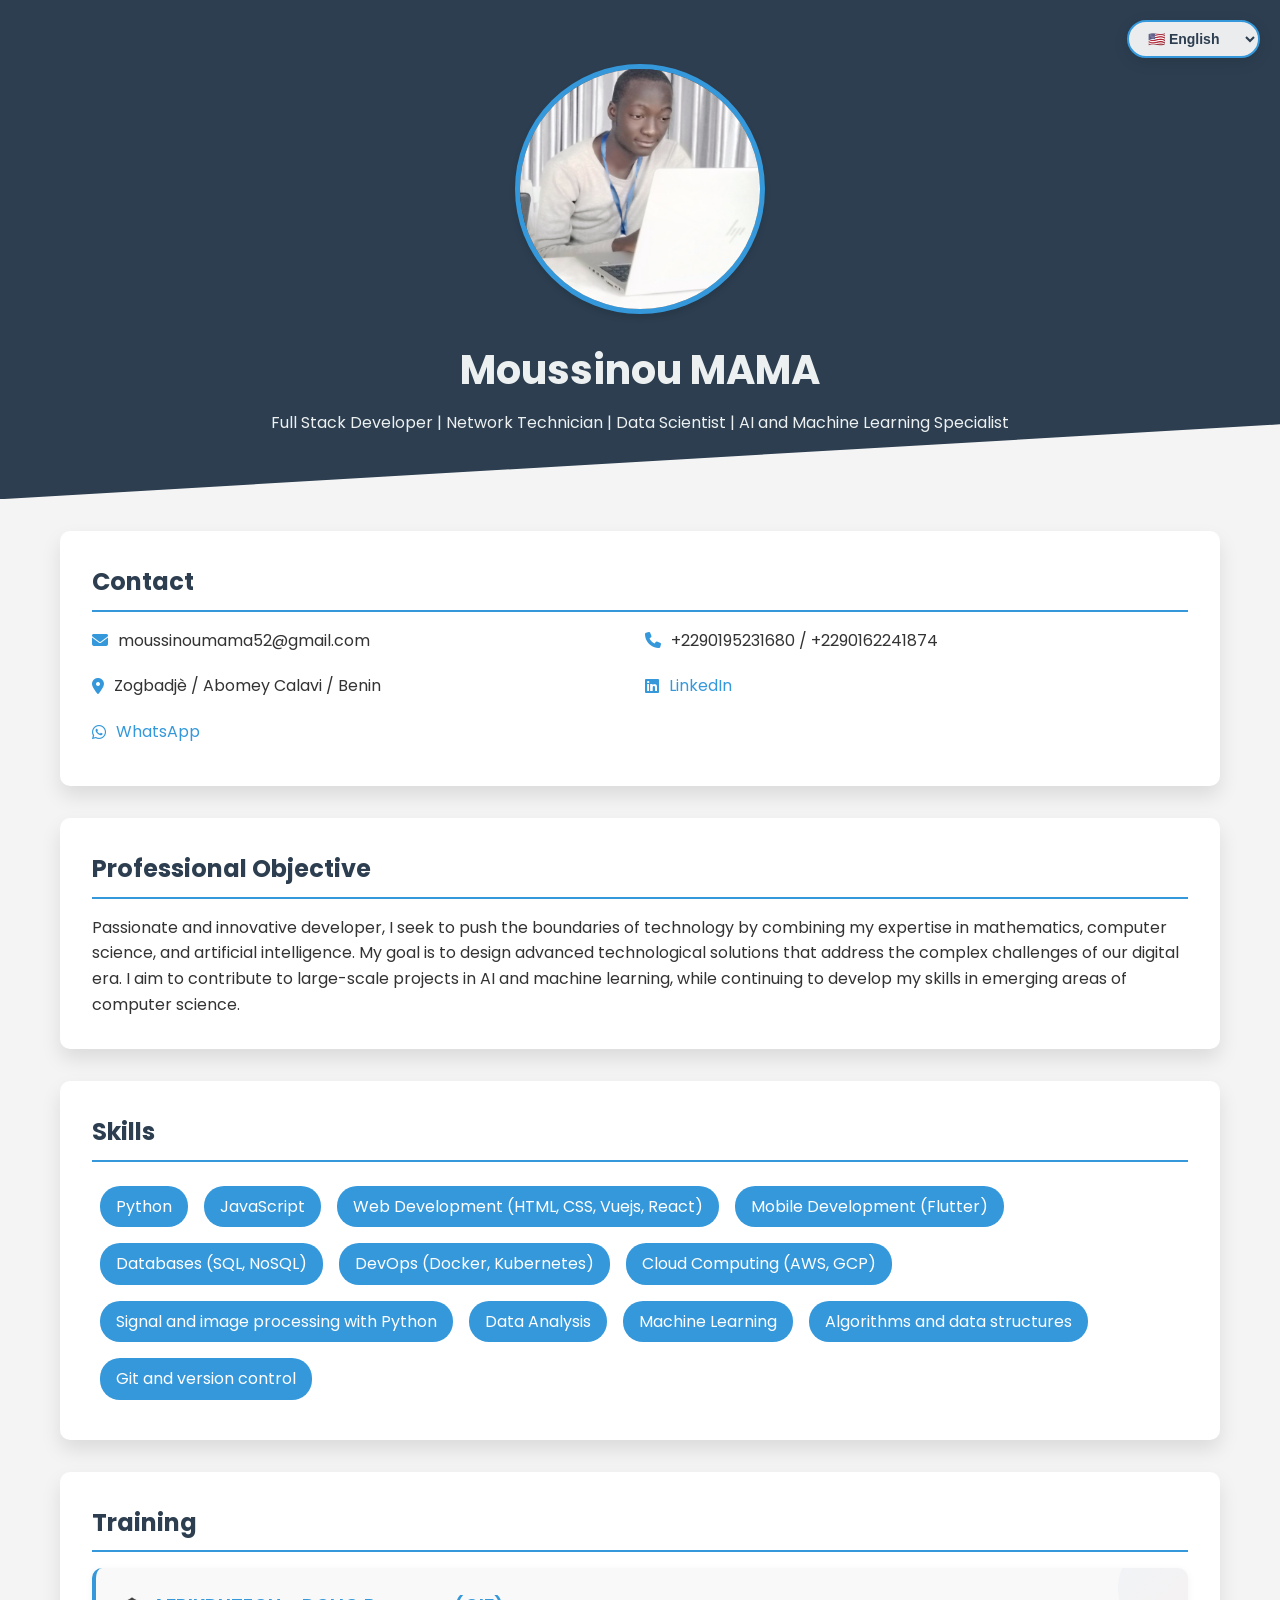
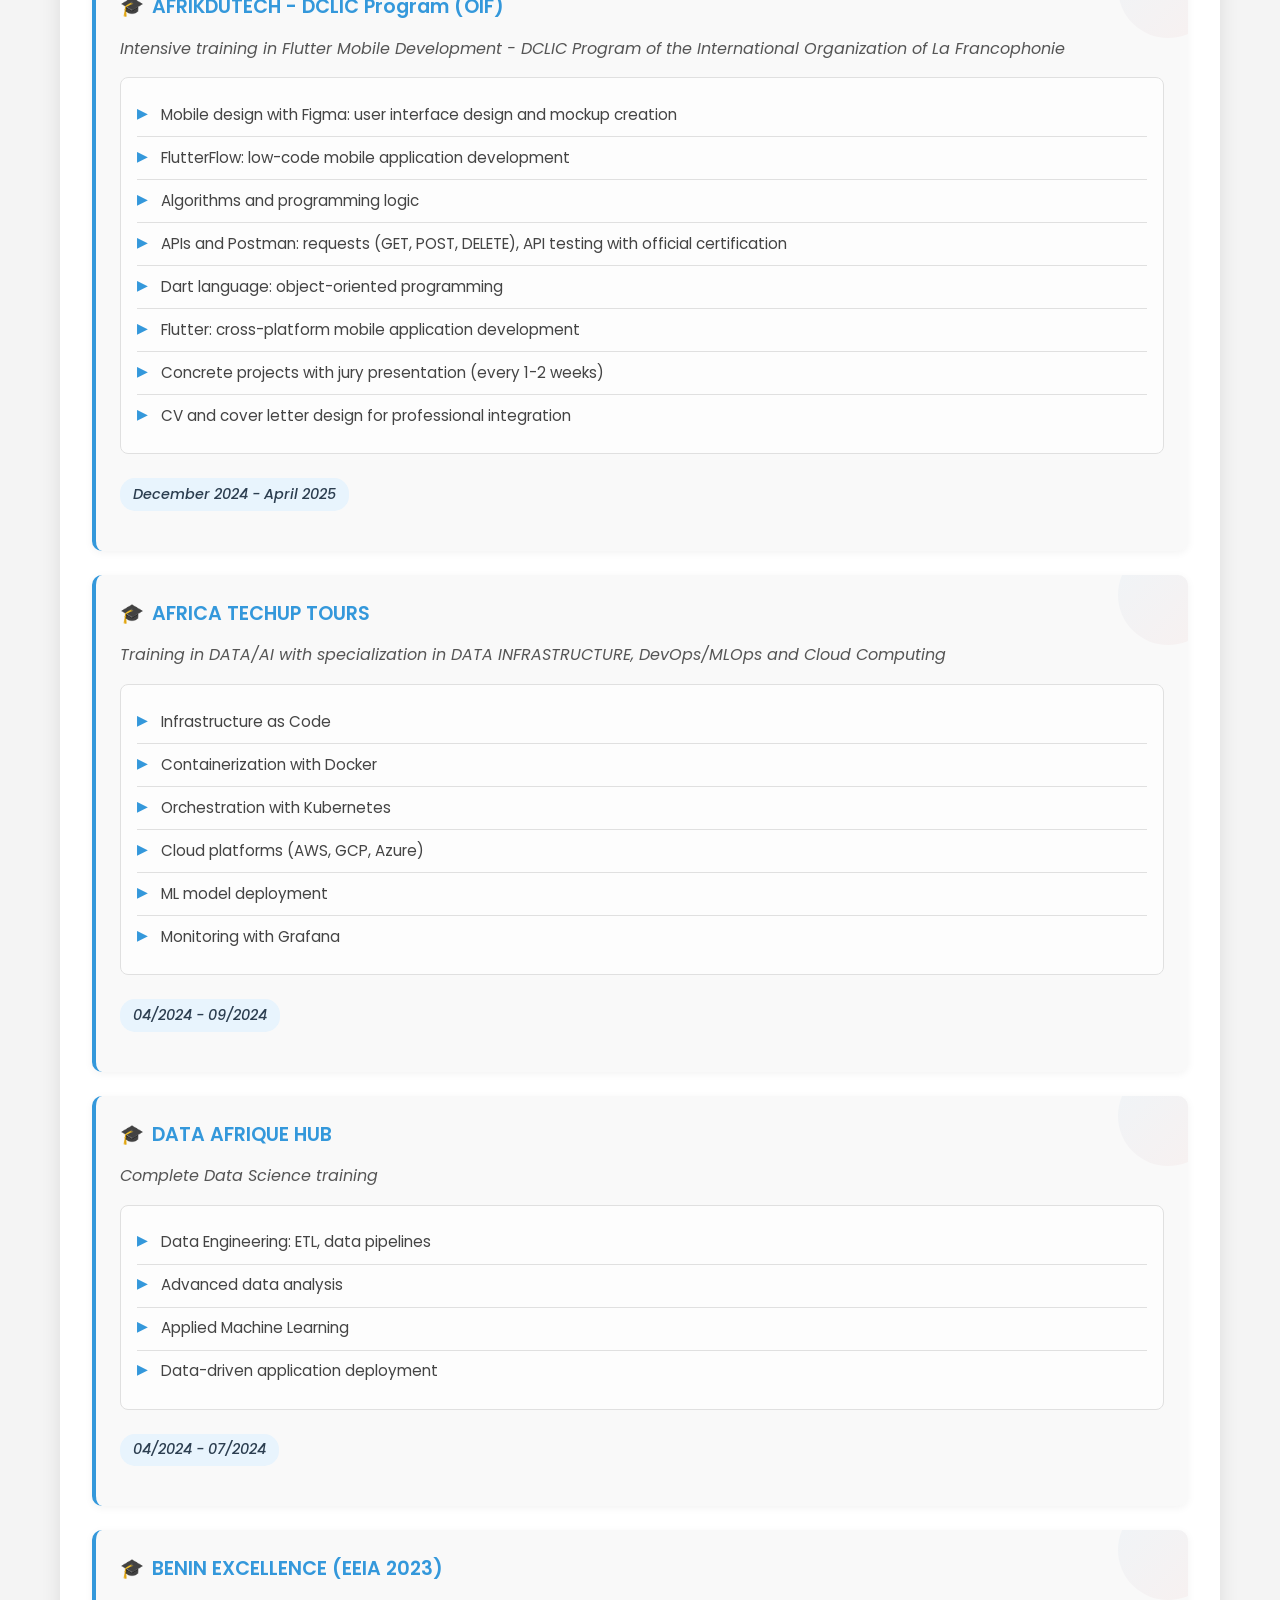
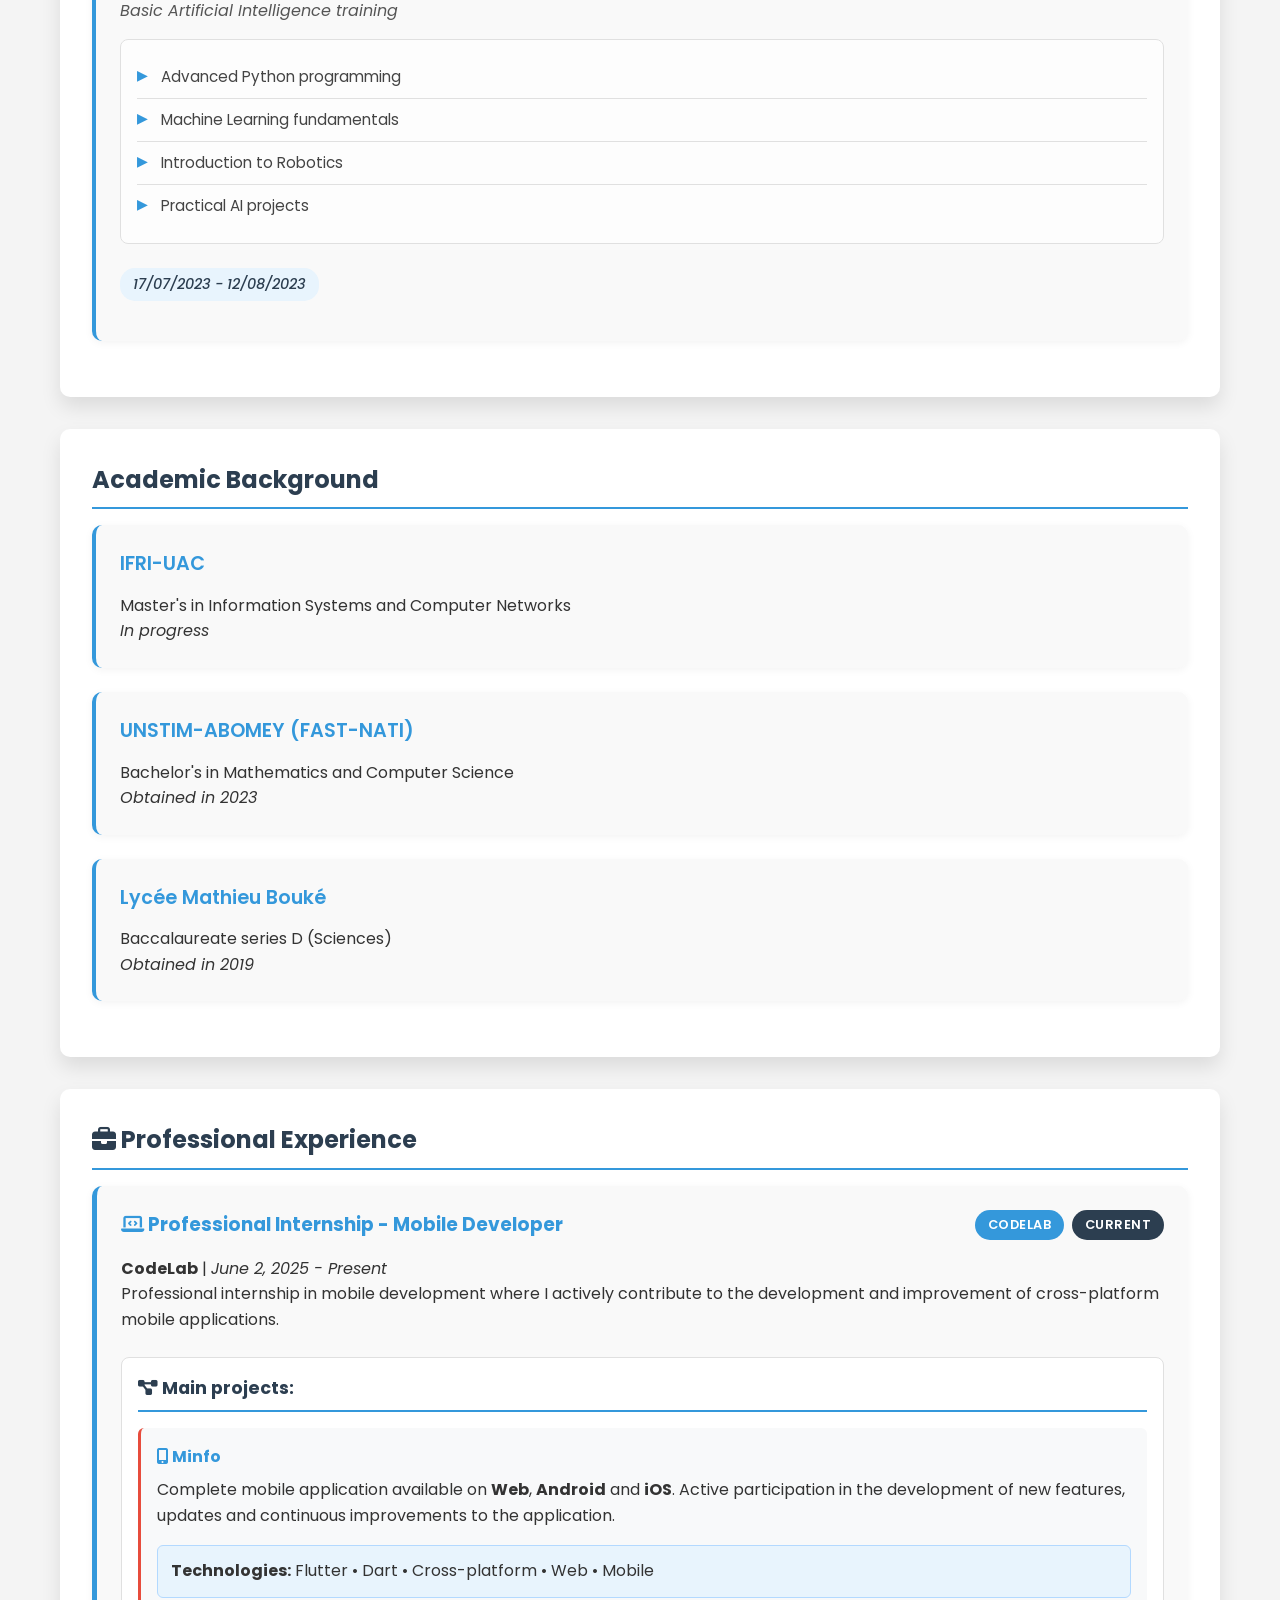
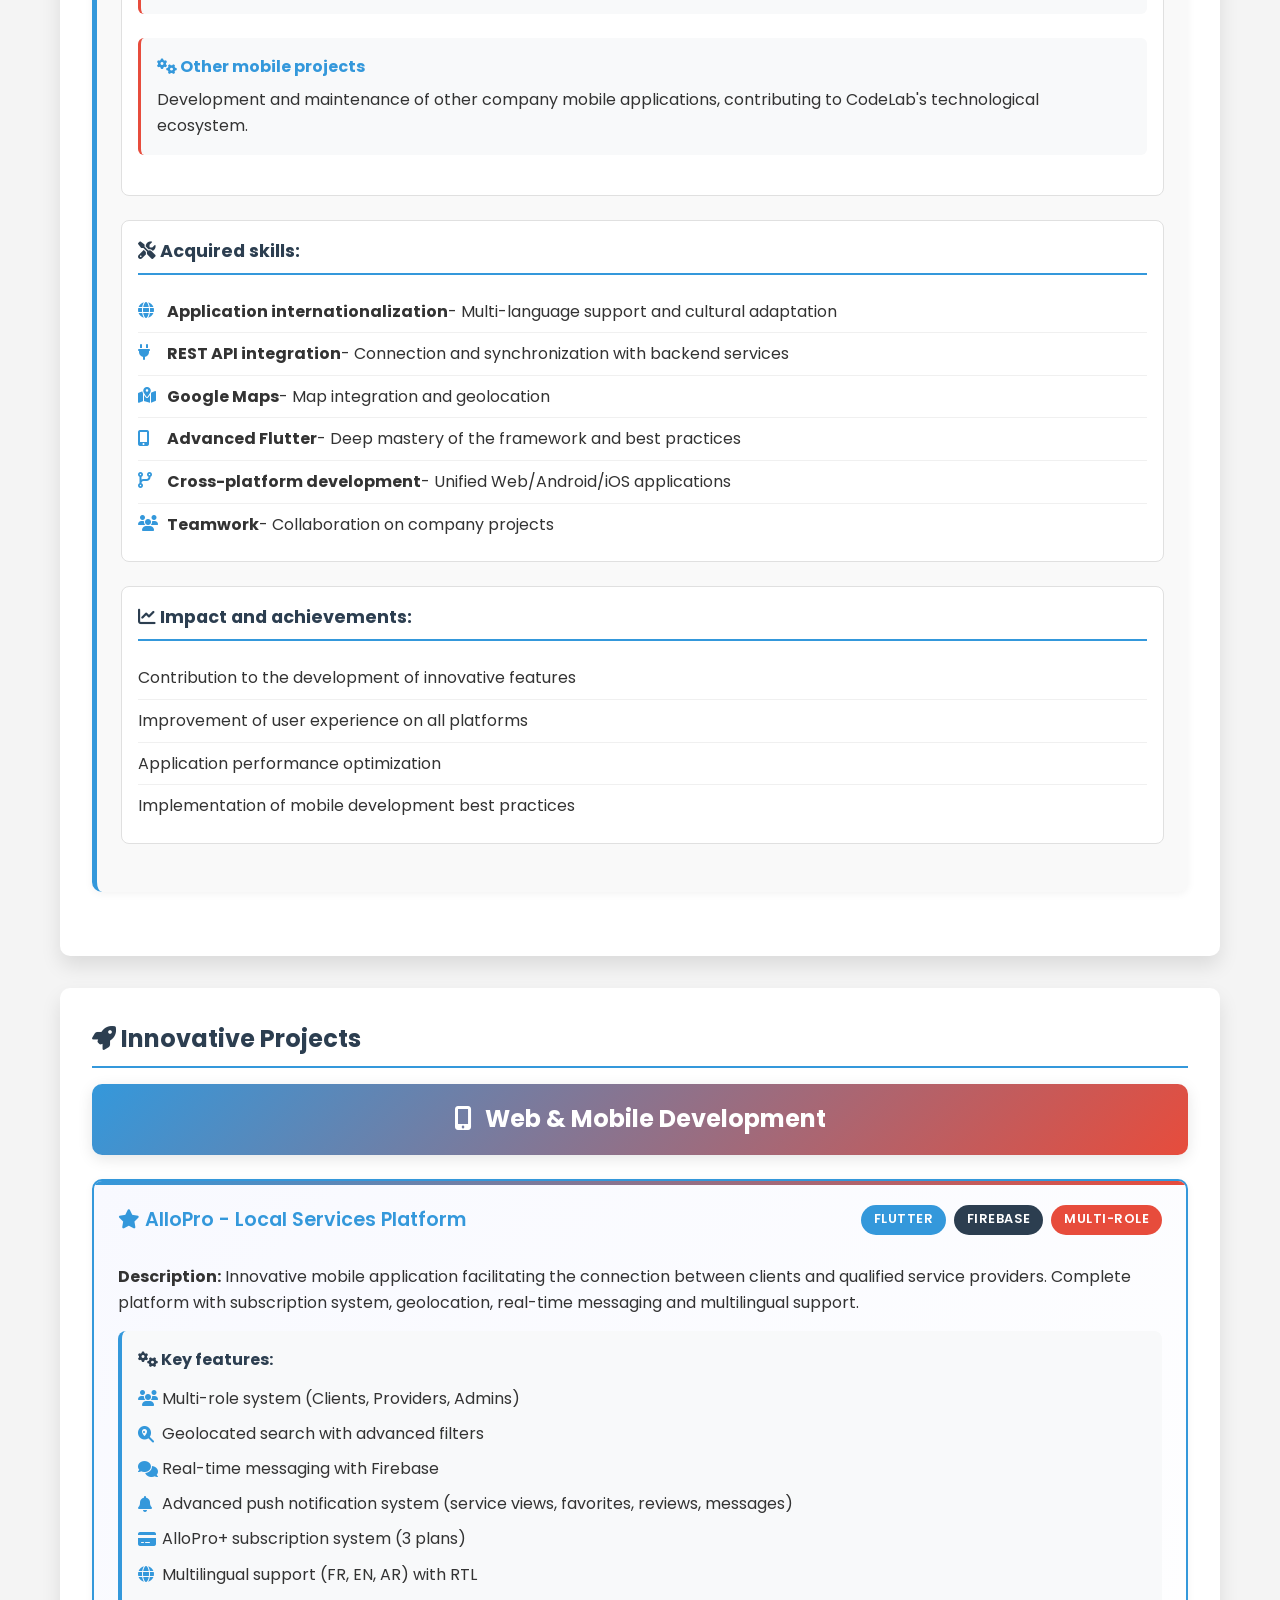
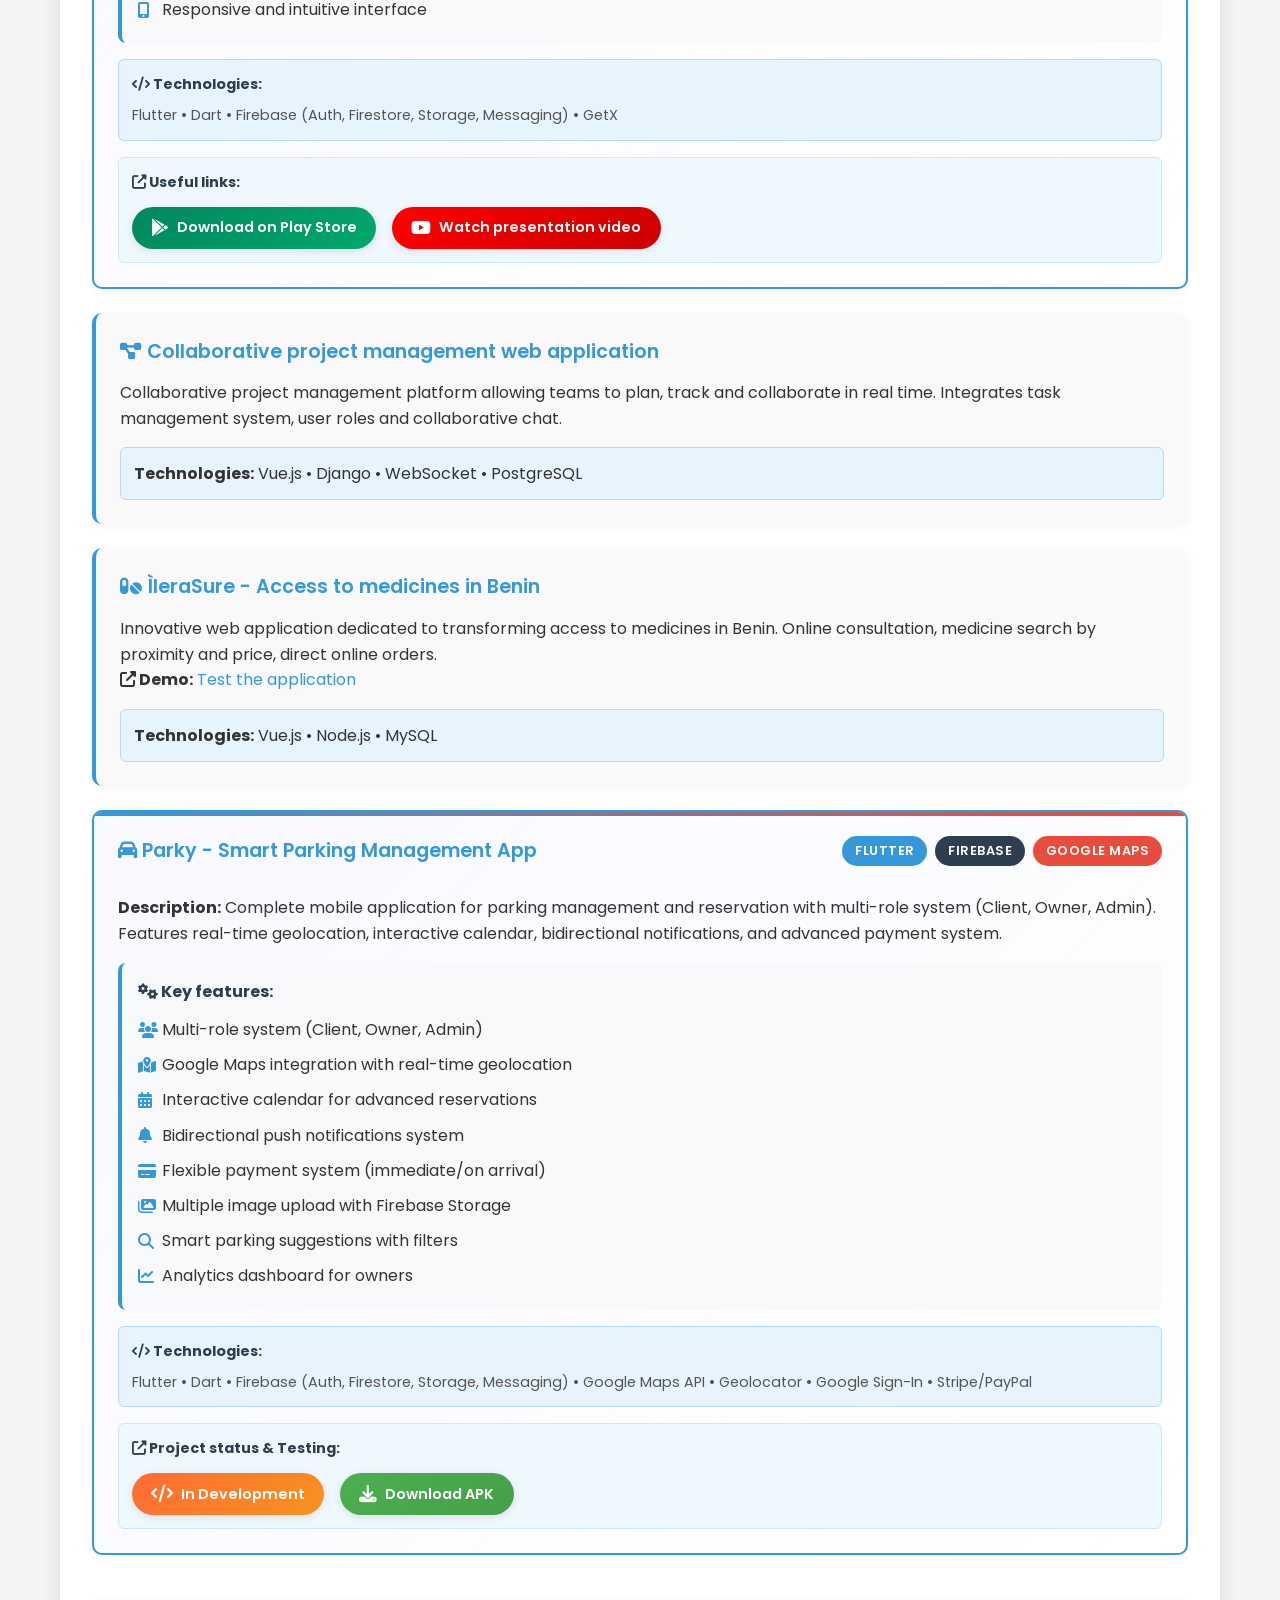
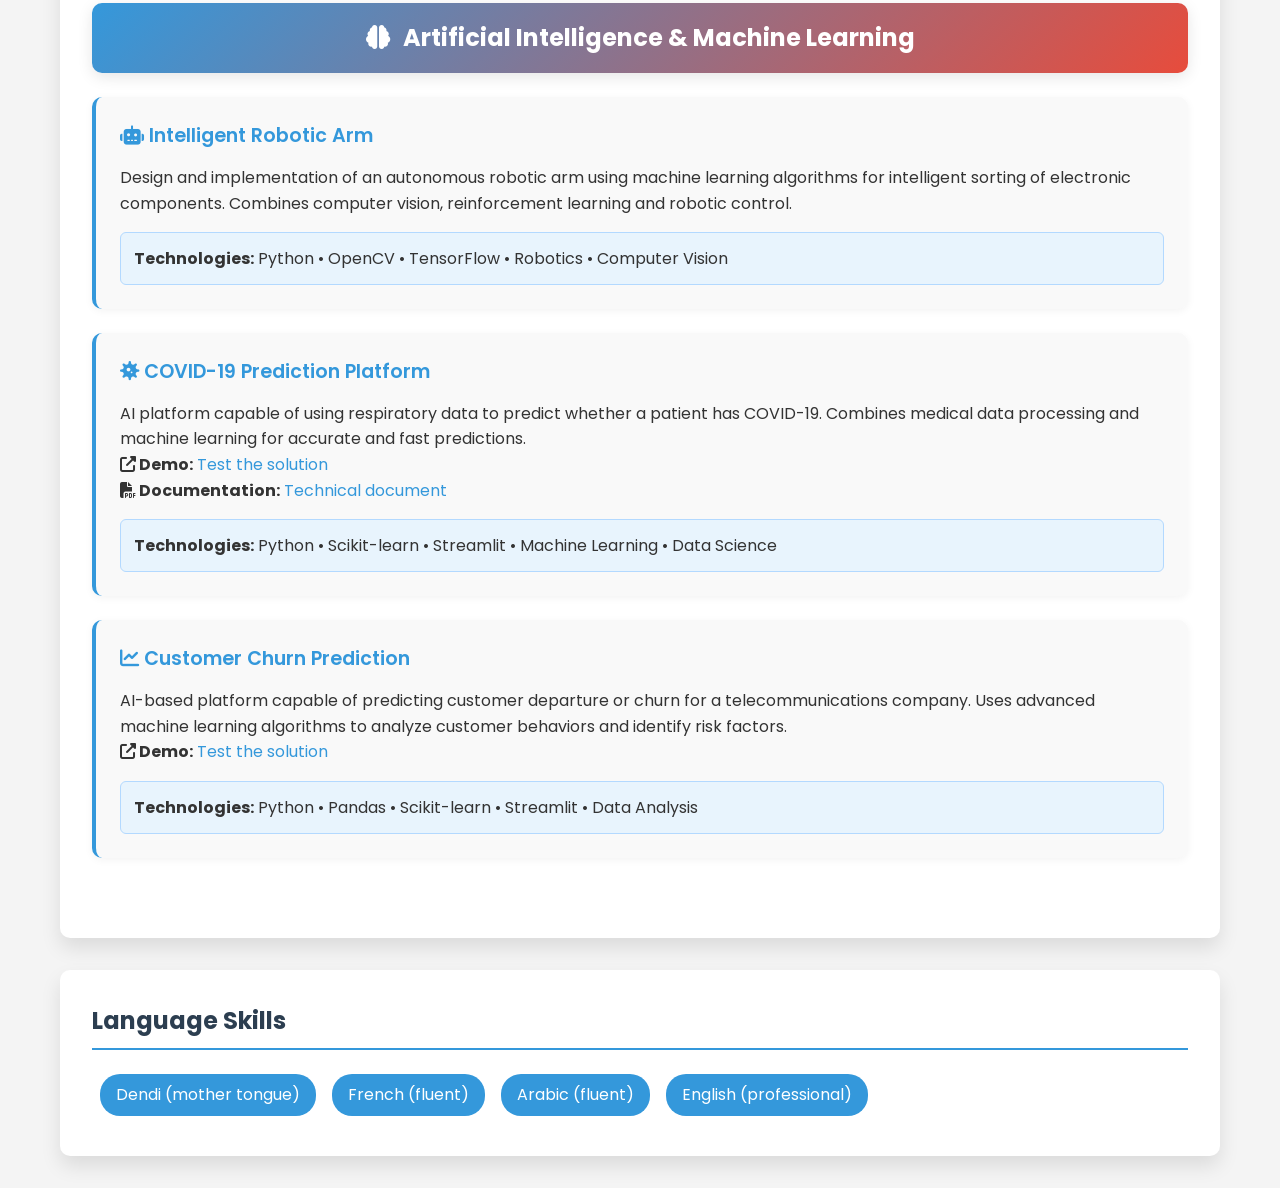
==== commit 3490319a: "update september 2025" ====
--- a/index.html
+++ b/index.html
@@ -952,6 +952,7 @@
                             <li><i class="fas fa-users"></i> Multi-role system (Clients, Providers, Admins)</li>
                             <li><i class="fas fa-search-location"></i> Geolocated search with advanced filters</li>
                             <li><i class="fas fa-comments"></i> Real-time messaging with Firebase</li>
+                            <li><i class="fas fa-bell"></i> Advanced push notification system (service views, favorites, reviews, messages)</li>
                             <li><i class="fas fa-credit-card"></i> AlloPro+ subscription system (3 plans)</li>
                             <li><i class="fas fa-globe"></i> Multilingual support (FR, EN, AR) with RTL</li>
                             <li><i class="fas fa-mobile-alt"></i> Responsive and intuitive interface</li>
@@ -988,6 +989,46 @@
                     <p><strong><i class="fas fa-external-link-alt"></i> Demo:</strong> <a href="https://blue-worm-998583.hostingersite.com/">Test the application</a></p>
                     <div class="project-tech">
                         <strong>Technologies:</strong> Vue.js • Node.js • MySQL
+                    </div>
+                </div>
+
+                <div class="project-item featured">
+                    <div class="project-header">
+                        <h4><i class="fas fa-car"></i> Parky - Smart Parking Management App</h4>
+                        <div class="project-badges">
+                            <span class="badge primary">Flutter</span>
+                            <span class="badge secondary">Firebase</span>
+                            <span class="badge accent">Google Maps</span>
+                        </div>
+                    </div>
+                    <p><strong>Description:</strong> Complete mobile application for parking management and reservation with multi-role system (Client, Owner, Admin). Features real-time geolocation, interactive calendar, bidirectional notifications, and advanced payment system.</p>
+                    <div class="project-features">
+                        <h5><i class="fas fa-cogs"></i> Key features:</h5>
+                        <ul>
+                            <li><i class="fas fa-users"></i> Multi-role system (Client, Owner, Admin)</li>
+                            <li><i class="fas fa-map-marked-alt"></i> Google Maps integration with real-time geolocation</li>
+                            <li><i class="fas fa-calendar-alt"></i> Interactive calendar for advanced reservations</li>
+                            <li><i class="fas fa-bell"></i> Bidirectional push notifications system</li>
+                            <li><i class="fas fa-credit-card"></i> Flexible payment system (immediate/on arrival)</li>
+                            <li><i class="fas fa-images"></i> Multiple image upload with Firebase Storage</li>
+                            <li><i class="fas fa-search"></i> Smart parking suggestions with filters</li>
+                            <li><i class="fas fa-chart-line"></i> Analytics dashboard for owners</li>
+                        </ul>
+                    </div>
+                    <div class="project-tech">
+                        <h5><i class="fas fa-code"></i> Technologies:</h5>
+                        <p>Flutter • Dart • Firebase (Auth, Firestore, Storage, Messaging) • Google Maps API • Geolocator • Google Sign-In • Stripe/PayPal</p>
+                    </div>
+                    <div class="project-links">
+                        <h5><i class="fas fa-external-link-alt"></i> Project status & Testing:</h5>
+                        <div class="link-buttons">
+                            <span class="link-button" style="background: linear-gradient(135deg, #ff6b35, #f7931e); color: white; cursor: default;">
+                                <i class="fas fa-code"></i> In Development
+                            </span>
+                            <a href="https://drive.google.com/file/d/1ZduVRKx2NIhzlLoLQtLeKL4T0wroVE0w/view?usp=sharing" target="_blank" class="link-button" style="background: linear-gradient(135deg, #4CAF50, #45a049); color: white;">
+                                <i class="fas fa-download"></i> Download APK
+                            </a>
+                        </div>
                     </div>
                 </div>
             </div>
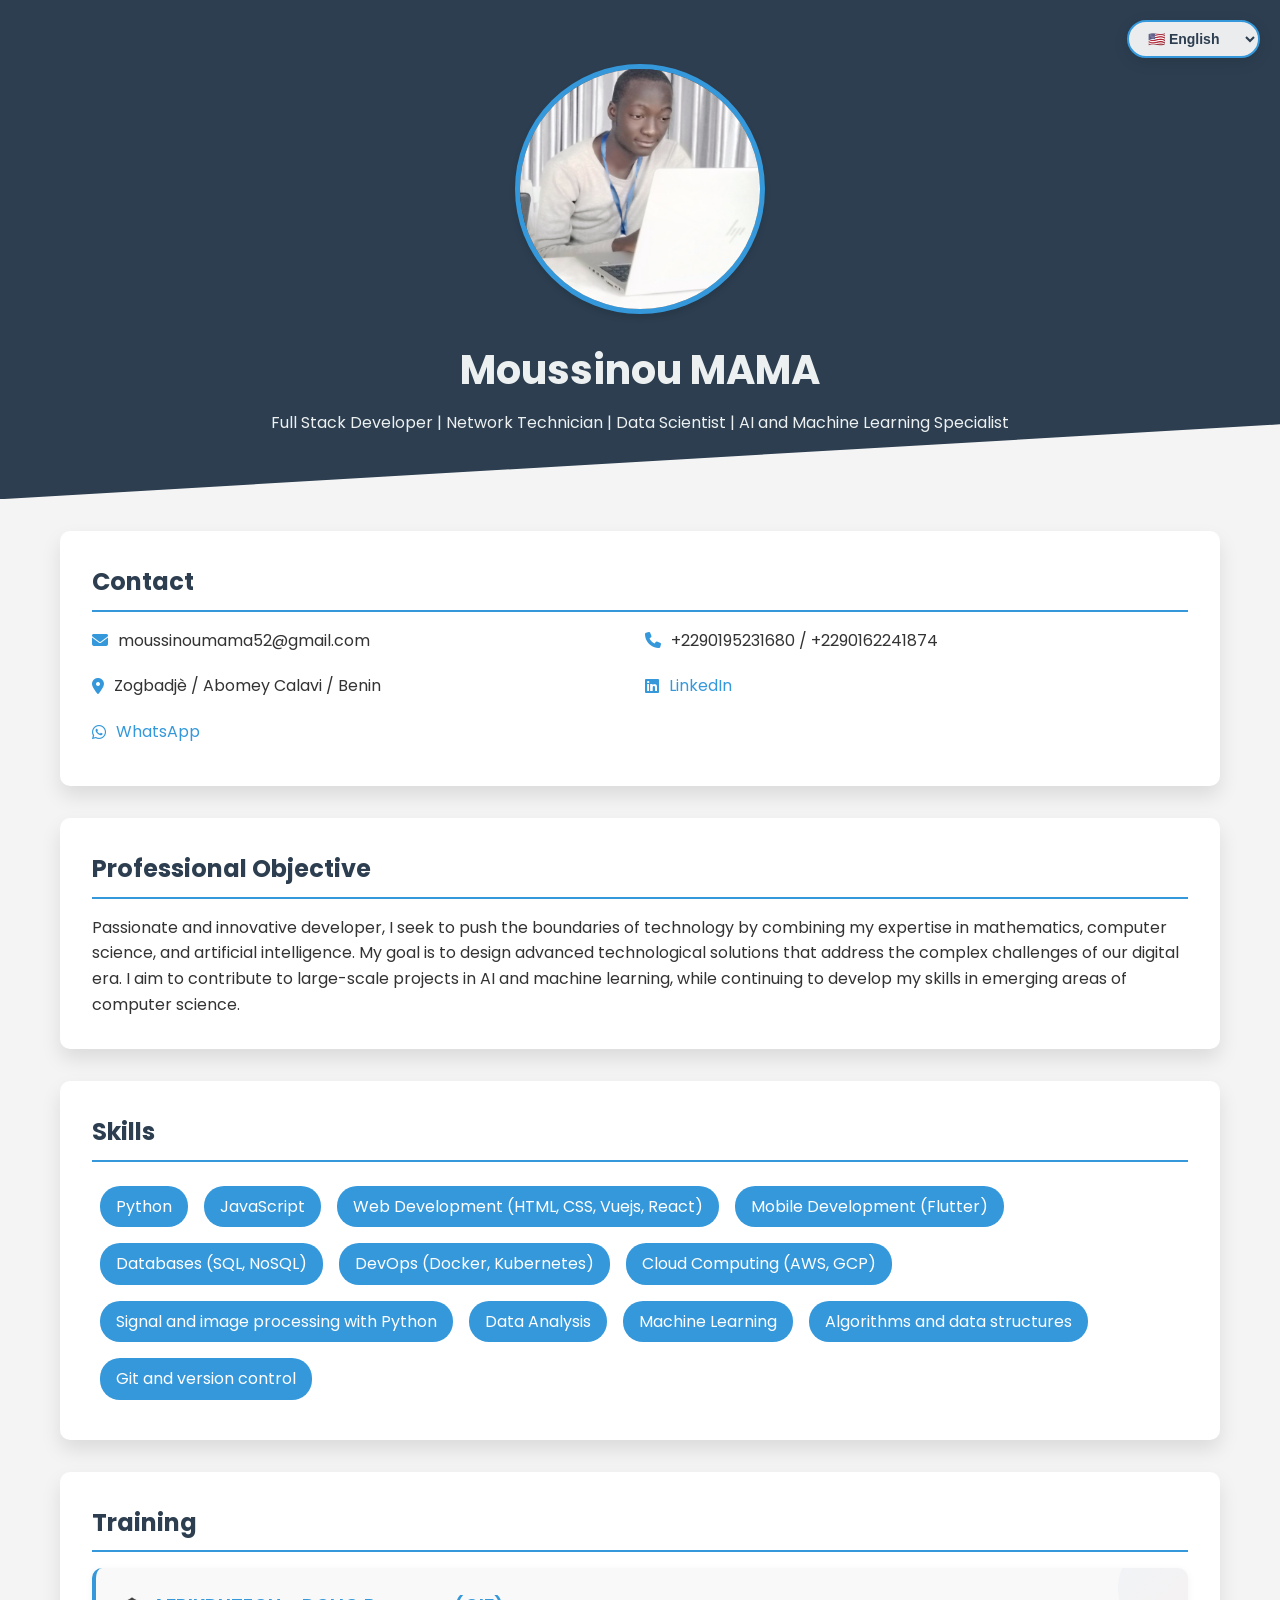
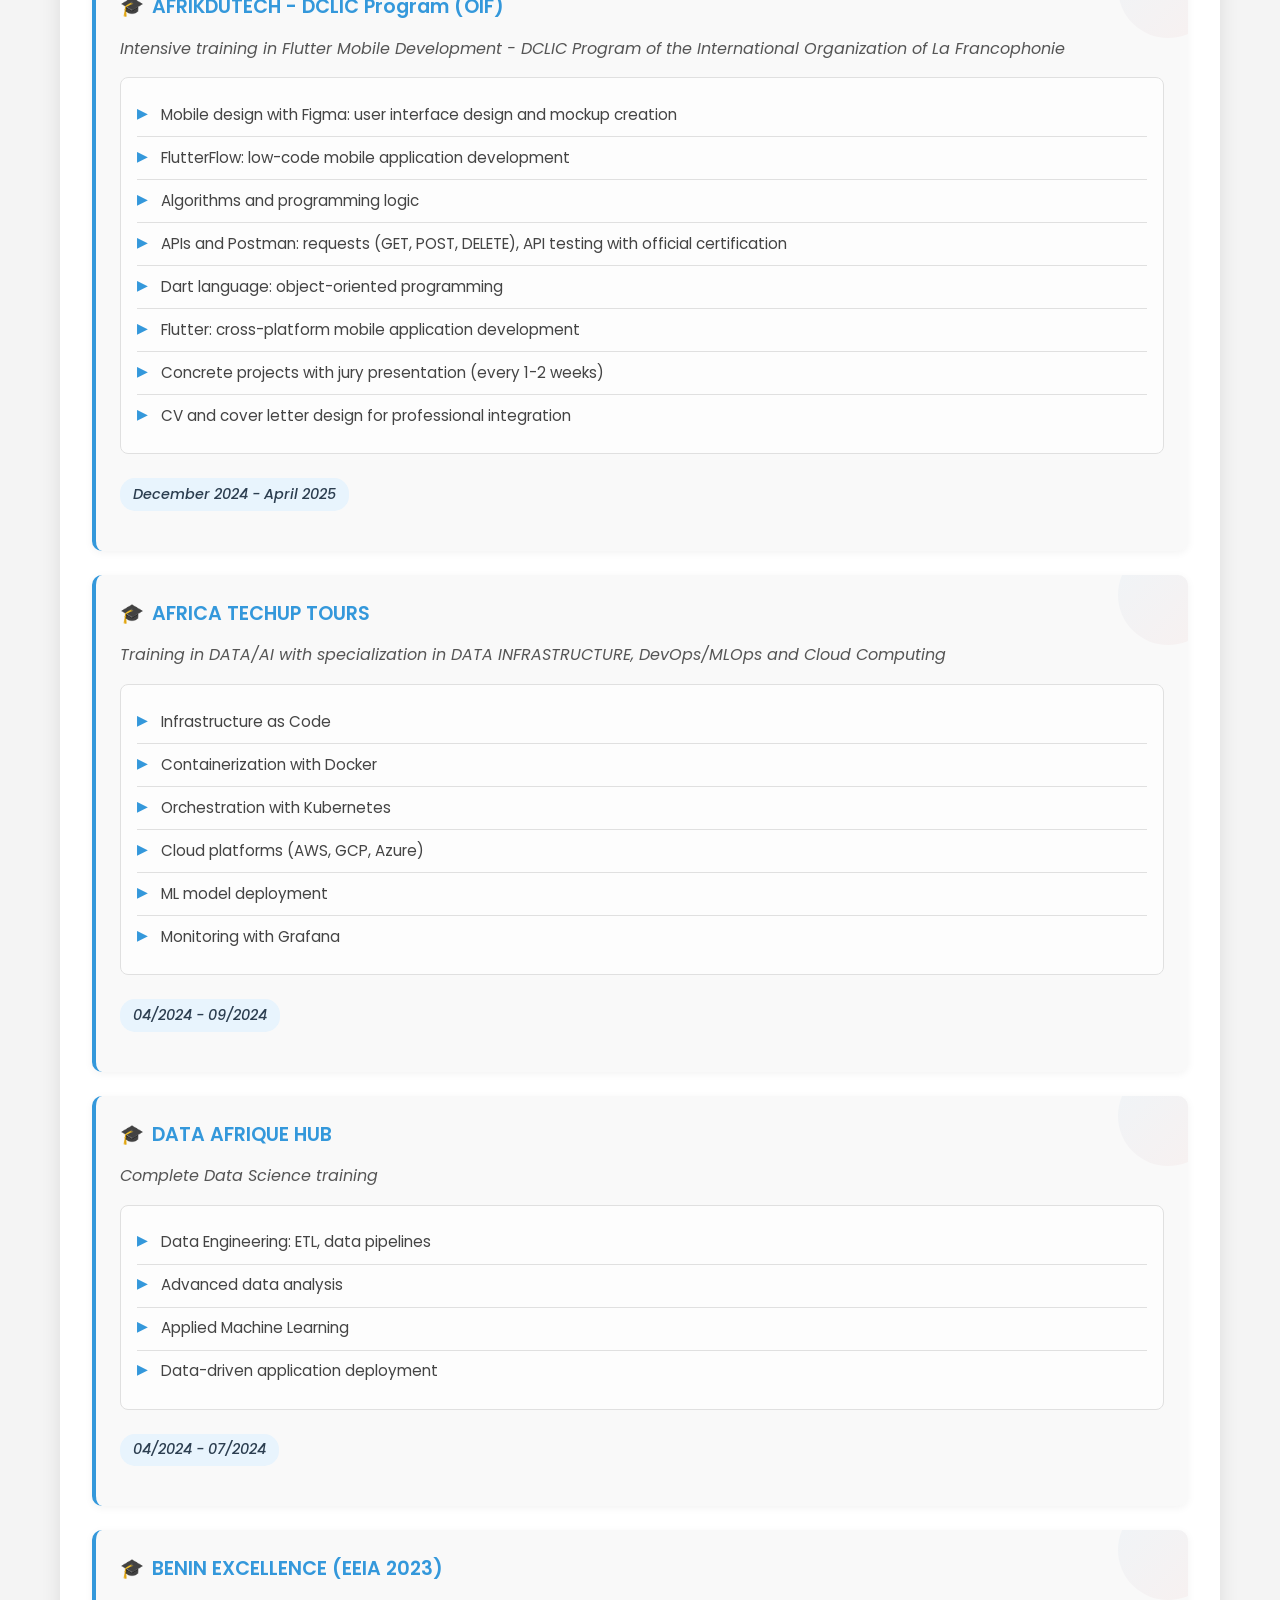
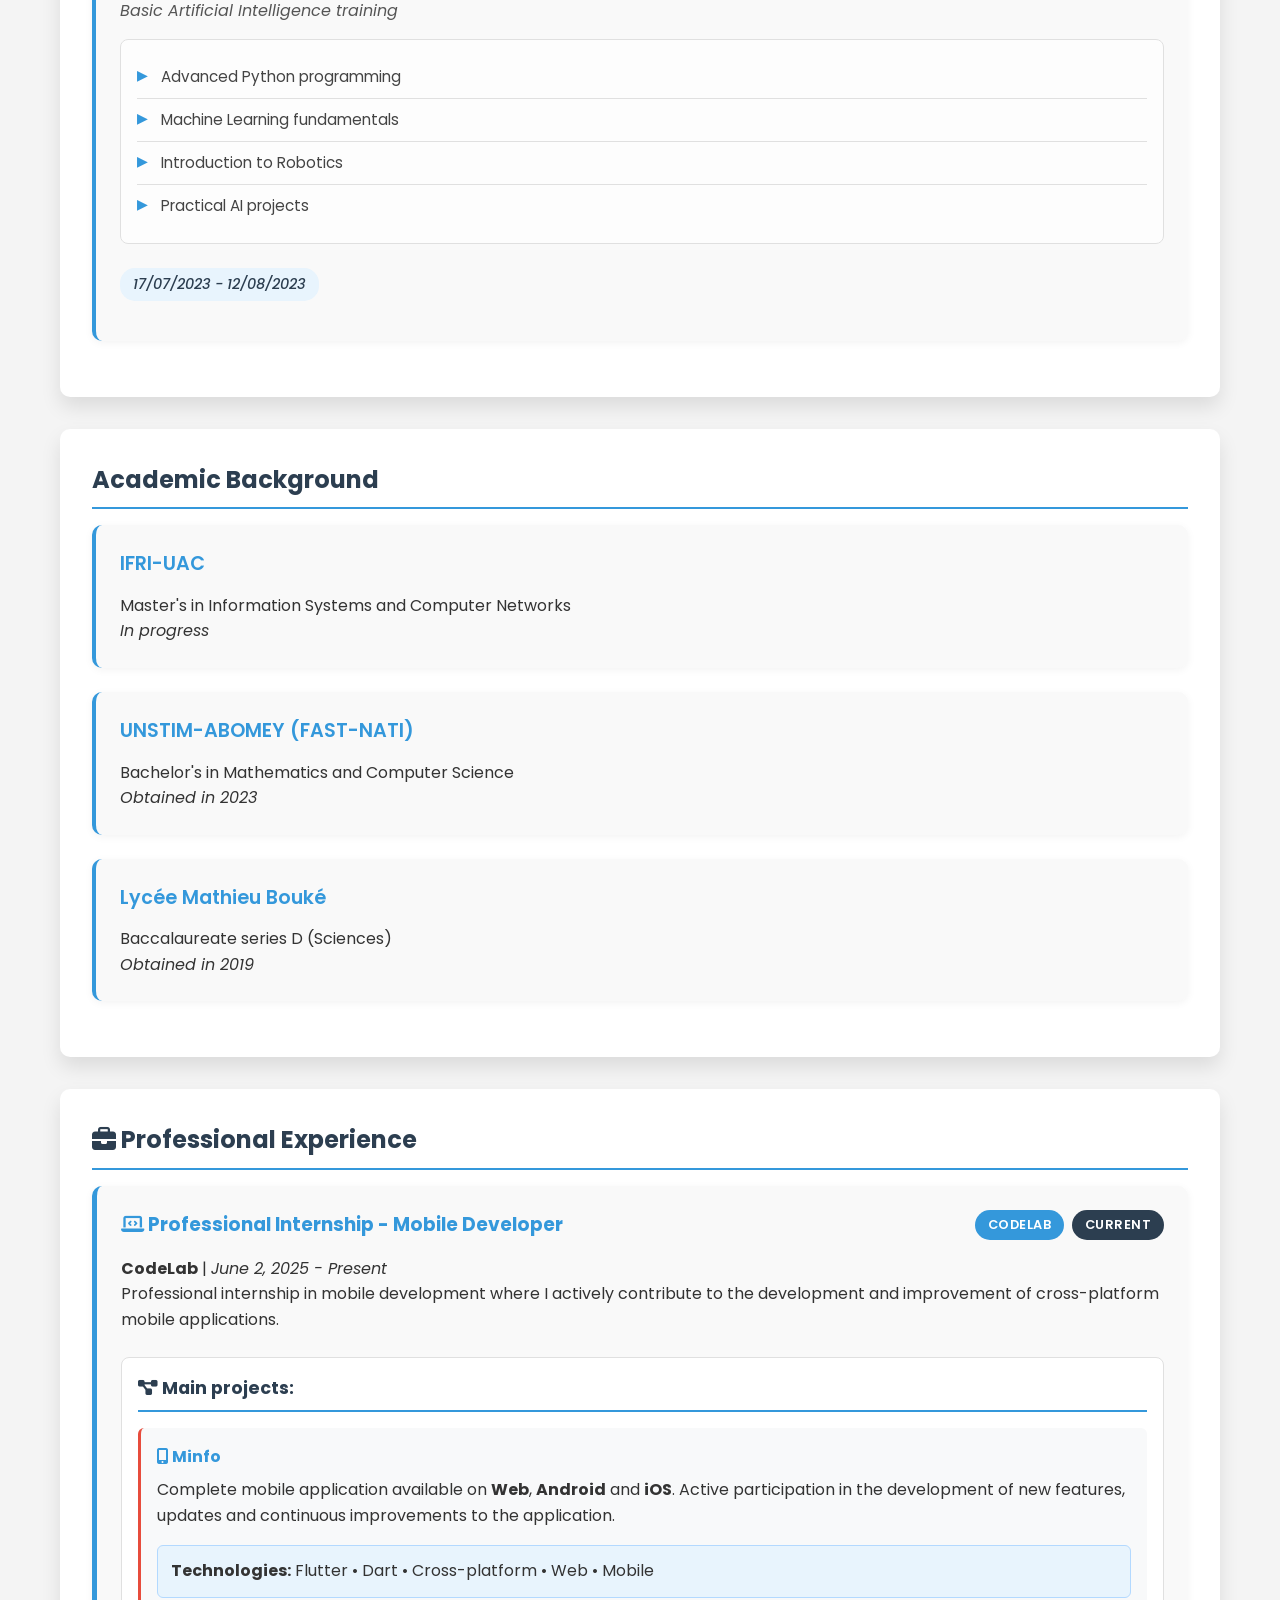
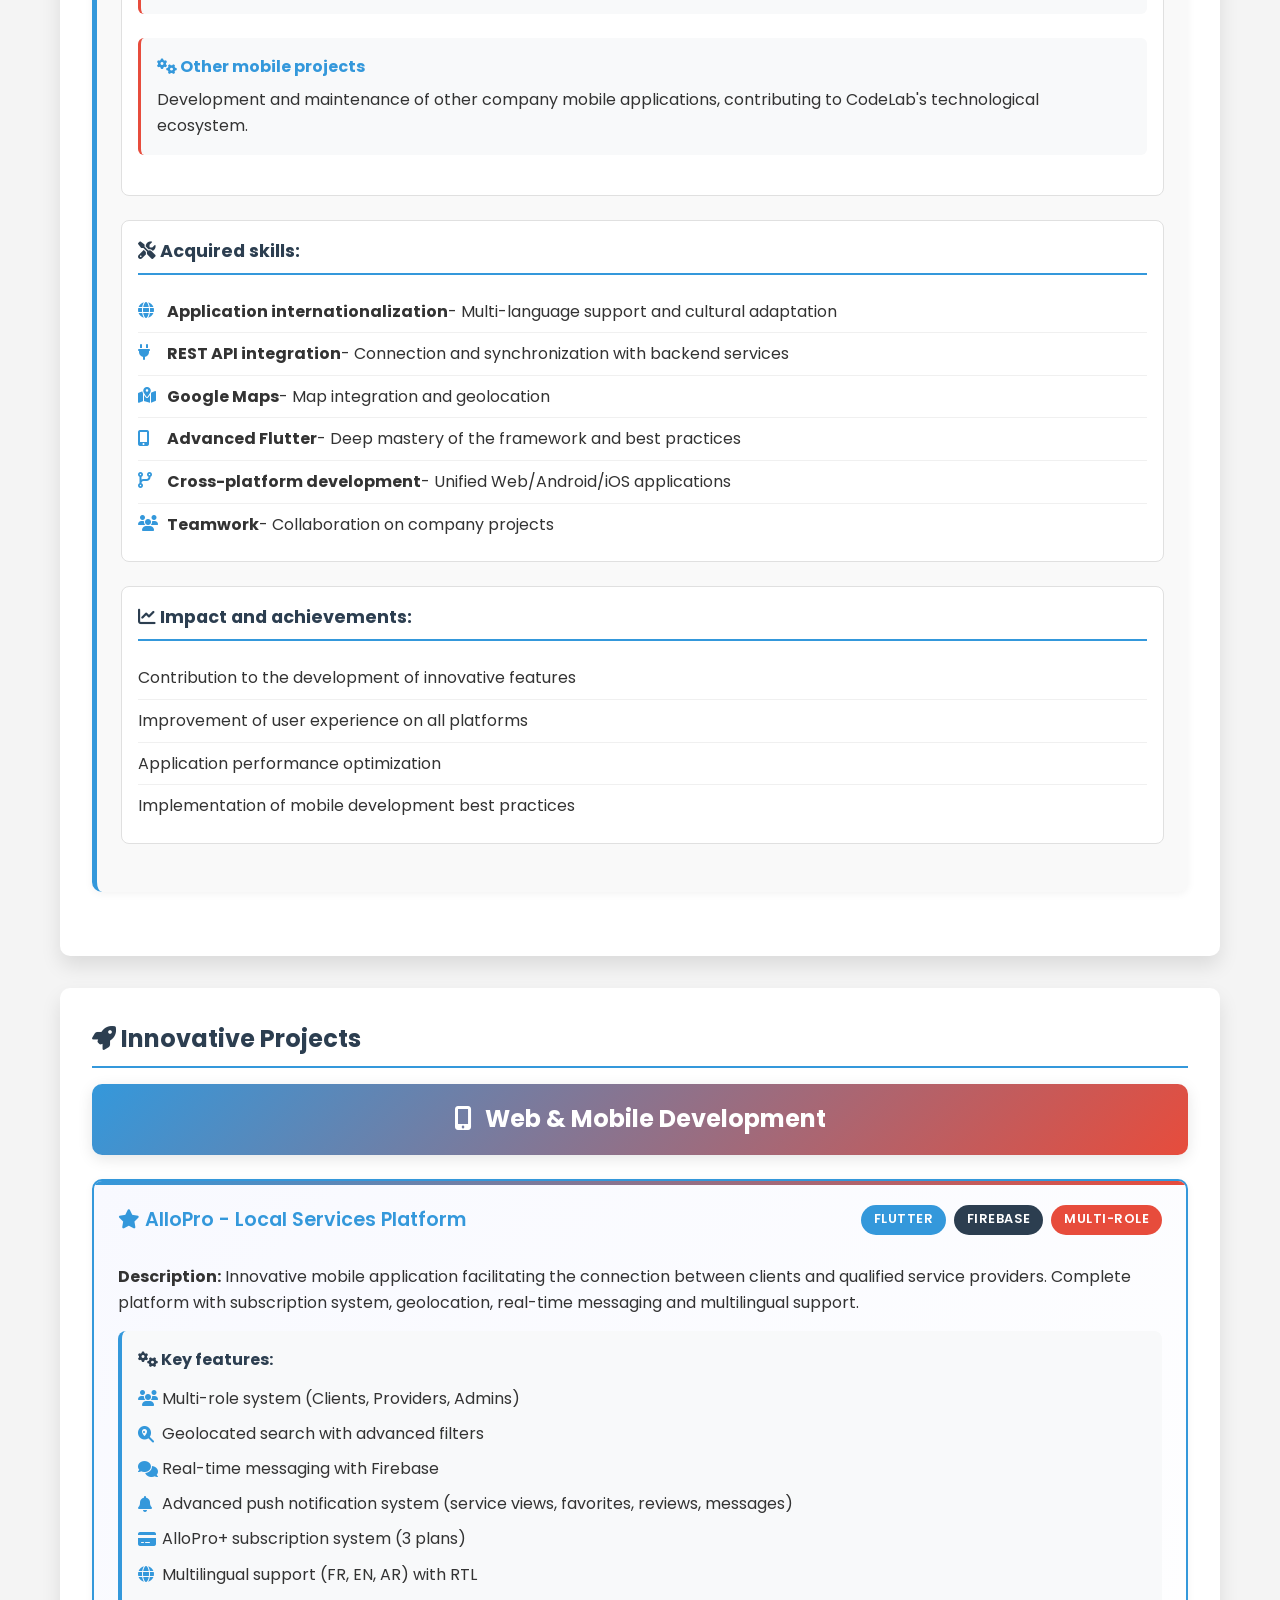
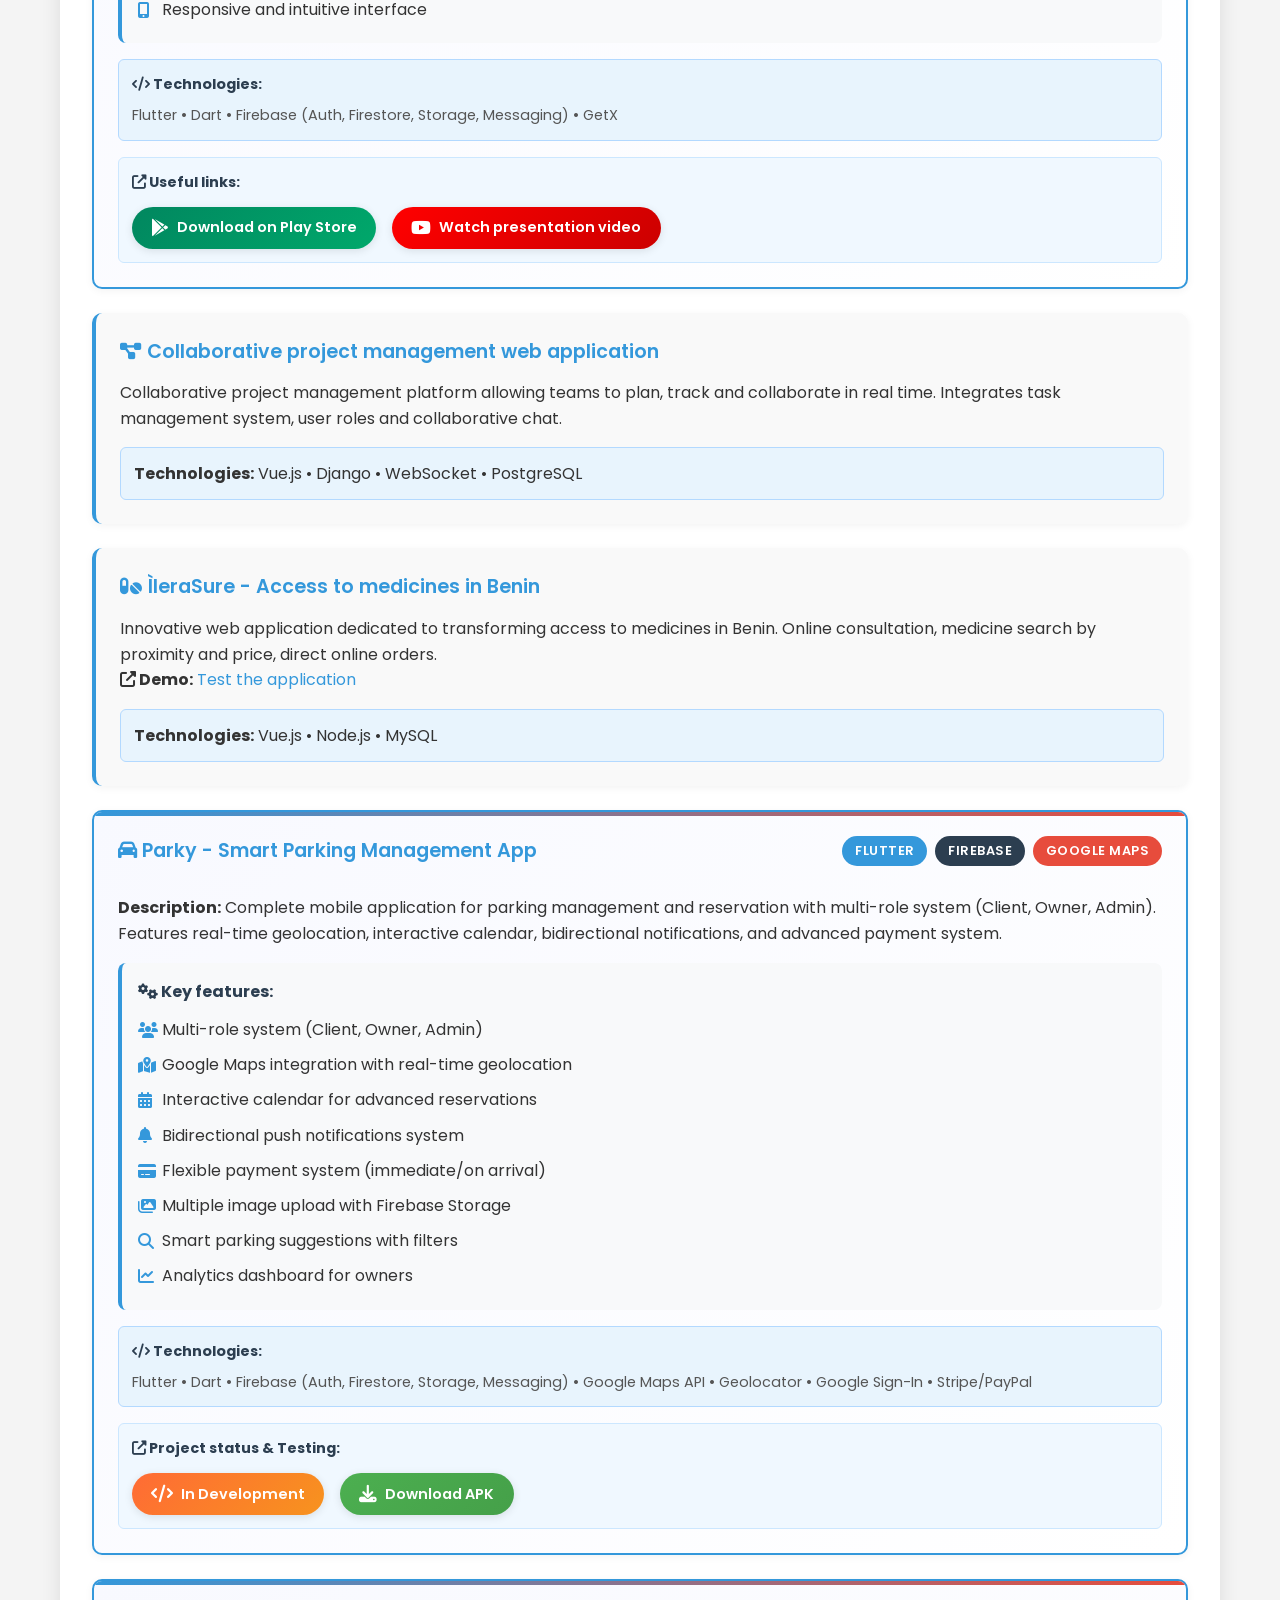
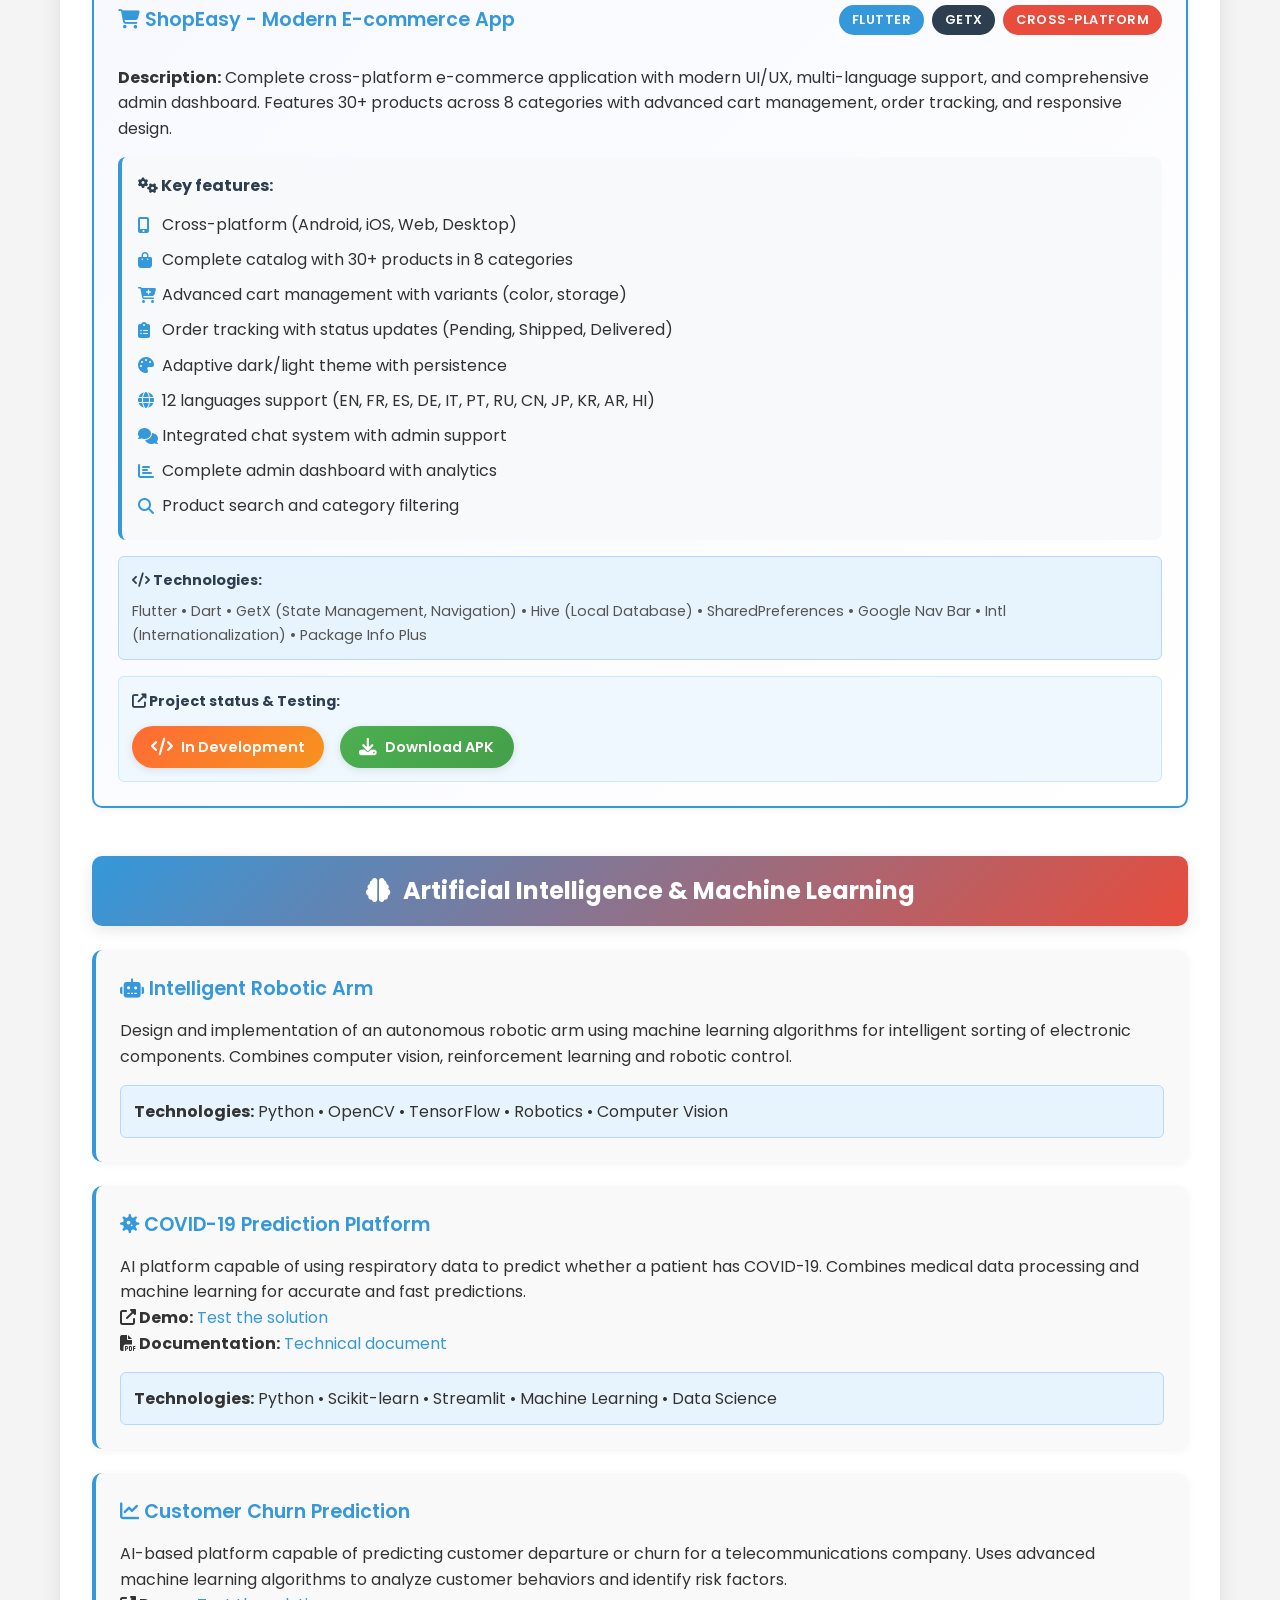
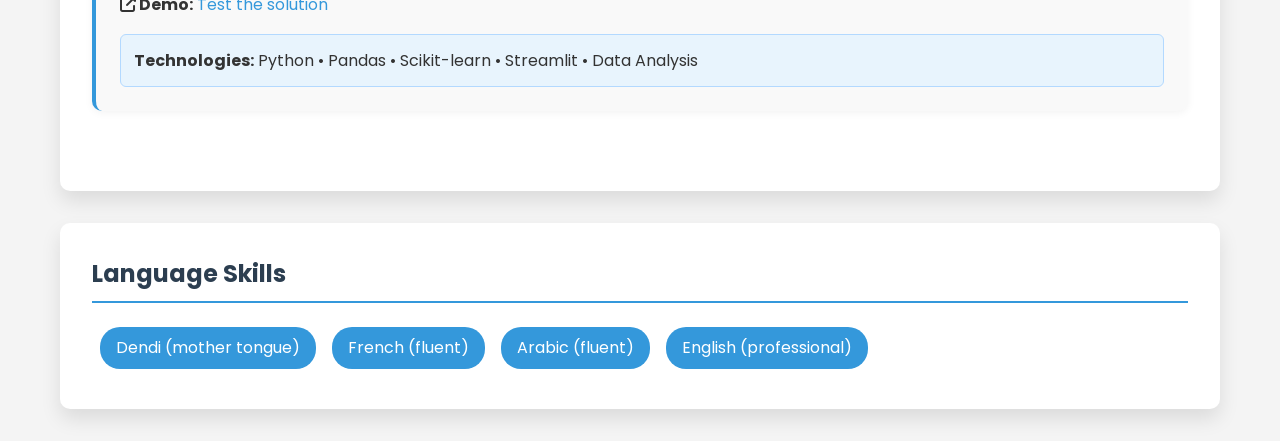
==== commit fad5da58: "update september 2025" ====
--- a/index.html
+++ b/index.html
@@ -1031,6 +1031,48 @@
                         </div>
                     </div>
                 </div>
+
+                <div class="project-item featured">
+                    <div class="project-header">
+                        <h4><i class="fas fa-shopping-cart"></i> ShopEasy - Modern E-commerce App</h4>
+                        <div class="project-badges">
+                            <span class="badge primary">Flutter</span>
+                            <span class="badge secondary">GetX</span>
+                            <span class="badge accent">Cross-Platform</span>
+                        </div>
+                    </div>
+                    <p><strong>Description:</strong> Complete cross-platform e-commerce application with modern UI/UX, multi-language support, and comprehensive admin dashboard. Features 30+ products across 8 categories with advanced cart management, order tracking, and responsive design.</p>
+                    <div class="project-features">
+                        <h5><i class="fas fa-cogs"></i> Key features:</h5>
+                        <ul>
+                            <li><i class="fas fa-mobile-alt"></i> Cross-platform (Android, iOS, Web, Desktop)</li>
+                            <li><i class="fas fa-shopping-bag"></i> Complete catalog with 30+ products in 8 categories</li>
+                            <li><i class="fas fa-cart-plus"></i> Advanced cart management with variants (color, storage)</li>
+                            <li><i class="fas fa-clipboard-list"></i> Order tracking with status updates (Pending, Shipped, Delivered)</li>
+                            <li><i class="fas fa-palette"></i> Adaptive dark/light theme with persistence</li>
+                            <li><i class="fas fa-globe"></i> 12 languages support (EN, FR, ES, DE, IT, PT, RU, CN, JP, KR, AR, HI)</li>
+                            <li><i class="fas fa-comments"></i> Integrated chat system with admin support</li>
+                            <li><i class="fas fa-chart-bar"></i> Complete admin dashboard with analytics</li>
+                           
+                            <li><i class="fas fa-search"></i> Product search and category filtering</li>
+                        </ul>
+                    </div>
+                    <div class="project-tech">
+                        <h5><i class="fas fa-code"></i> Technologies:</h5>
+                        <p>Flutter • Dart • GetX (State Management, Navigation) • Hive (Local Database) • SharedPreferences • Google Nav Bar • Intl (Internationalization) • Package Info Plus</p>
+                    </div>
+                    <div class="project-links">
+                        <h5><i class="fas fa-external-link-alt"></i> Project status & Testing:</h5>
+                        <div class="link-buttons">
+                            <span class="link-button" style="background: linear-gradient(135deg, #ff6b35, #f7931e); color: white; cursor: default;">
+                                <i class="fas fa-code"></i> In Development
+                            </span>
+                            <a href="https://drive.google.com/file/d/1tZxy_YqvmdlAkORcEFddMJkvckZ3WzL-/view?usp=sharing" target="_blank" class="link-button" style="background: linear-gradient(135deg, #4CAF50, #45a049); color: white;">
+                                <i class="fas fa-download"></i> Download APK
+                            </a>
+                        </div>
+                    </div>
+                </div>
             </div>
 
             <!-- Artificial Intelligence & Machine Learning -->
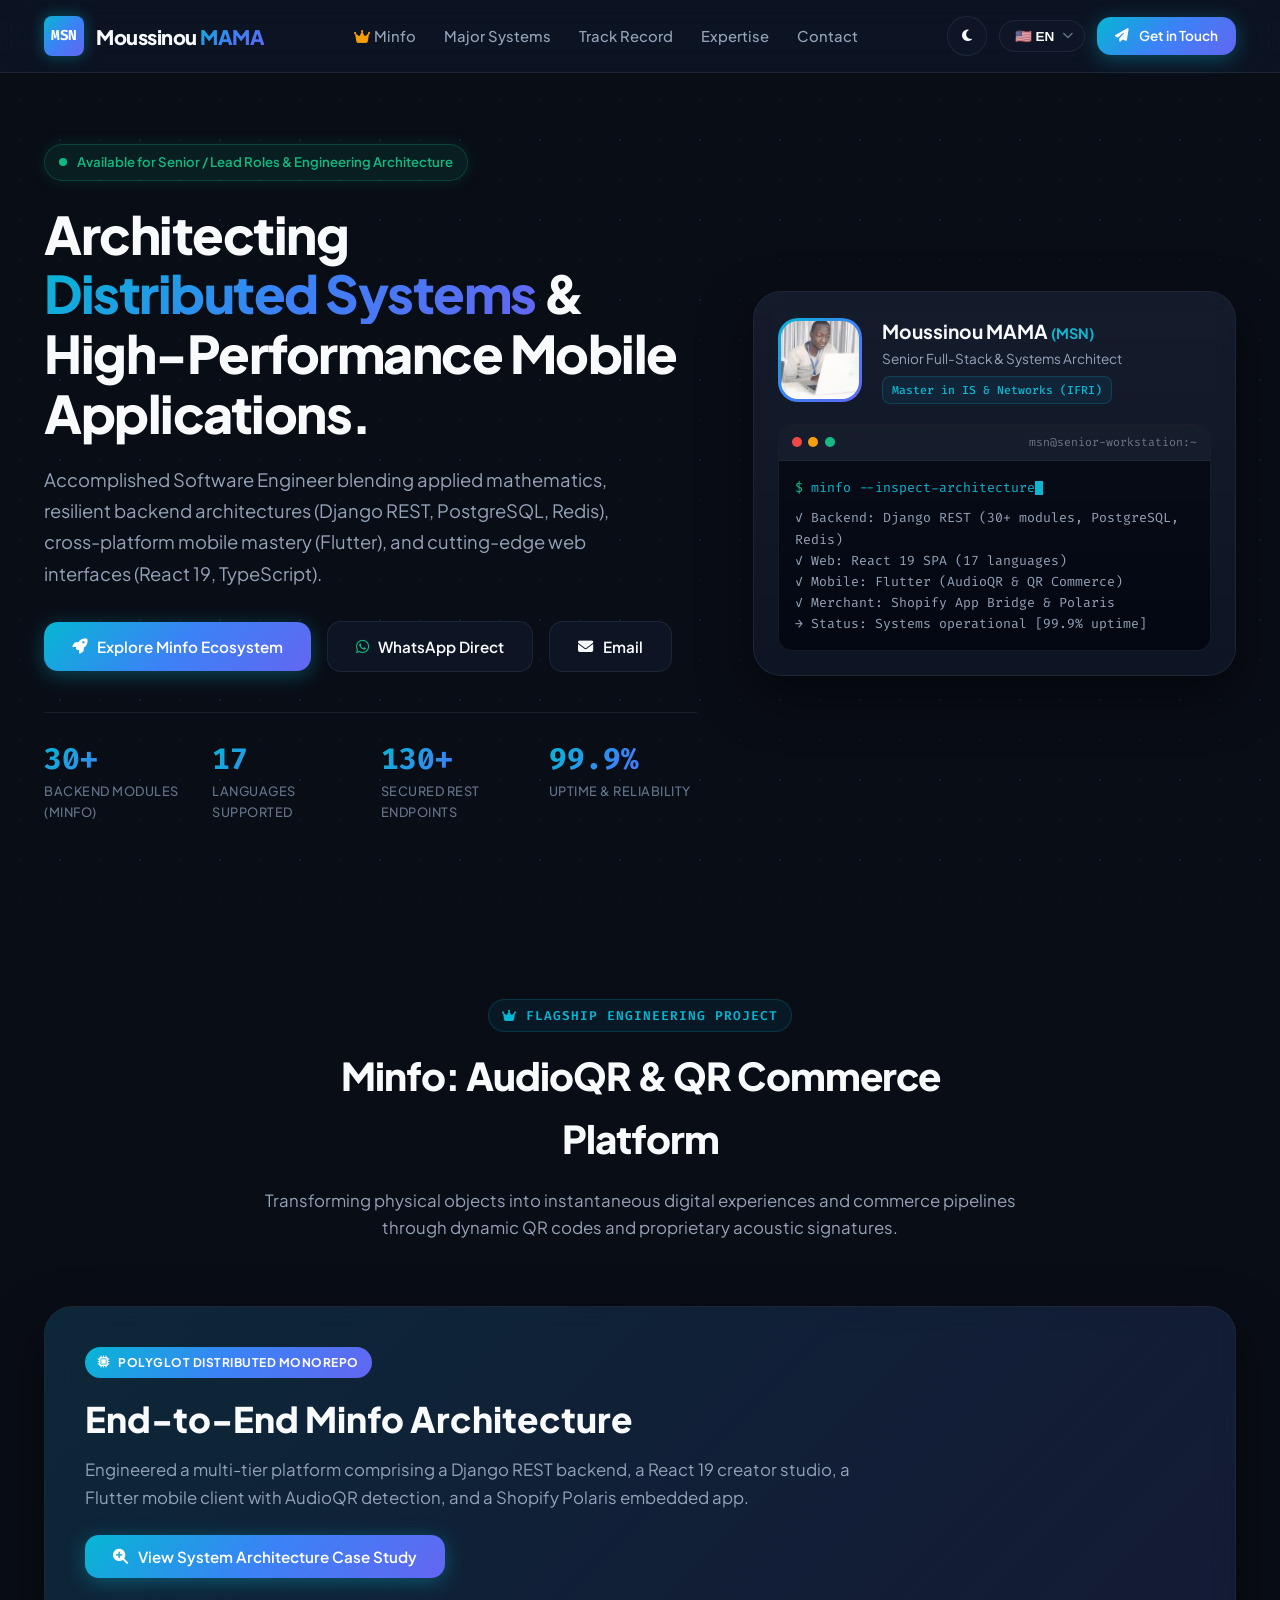
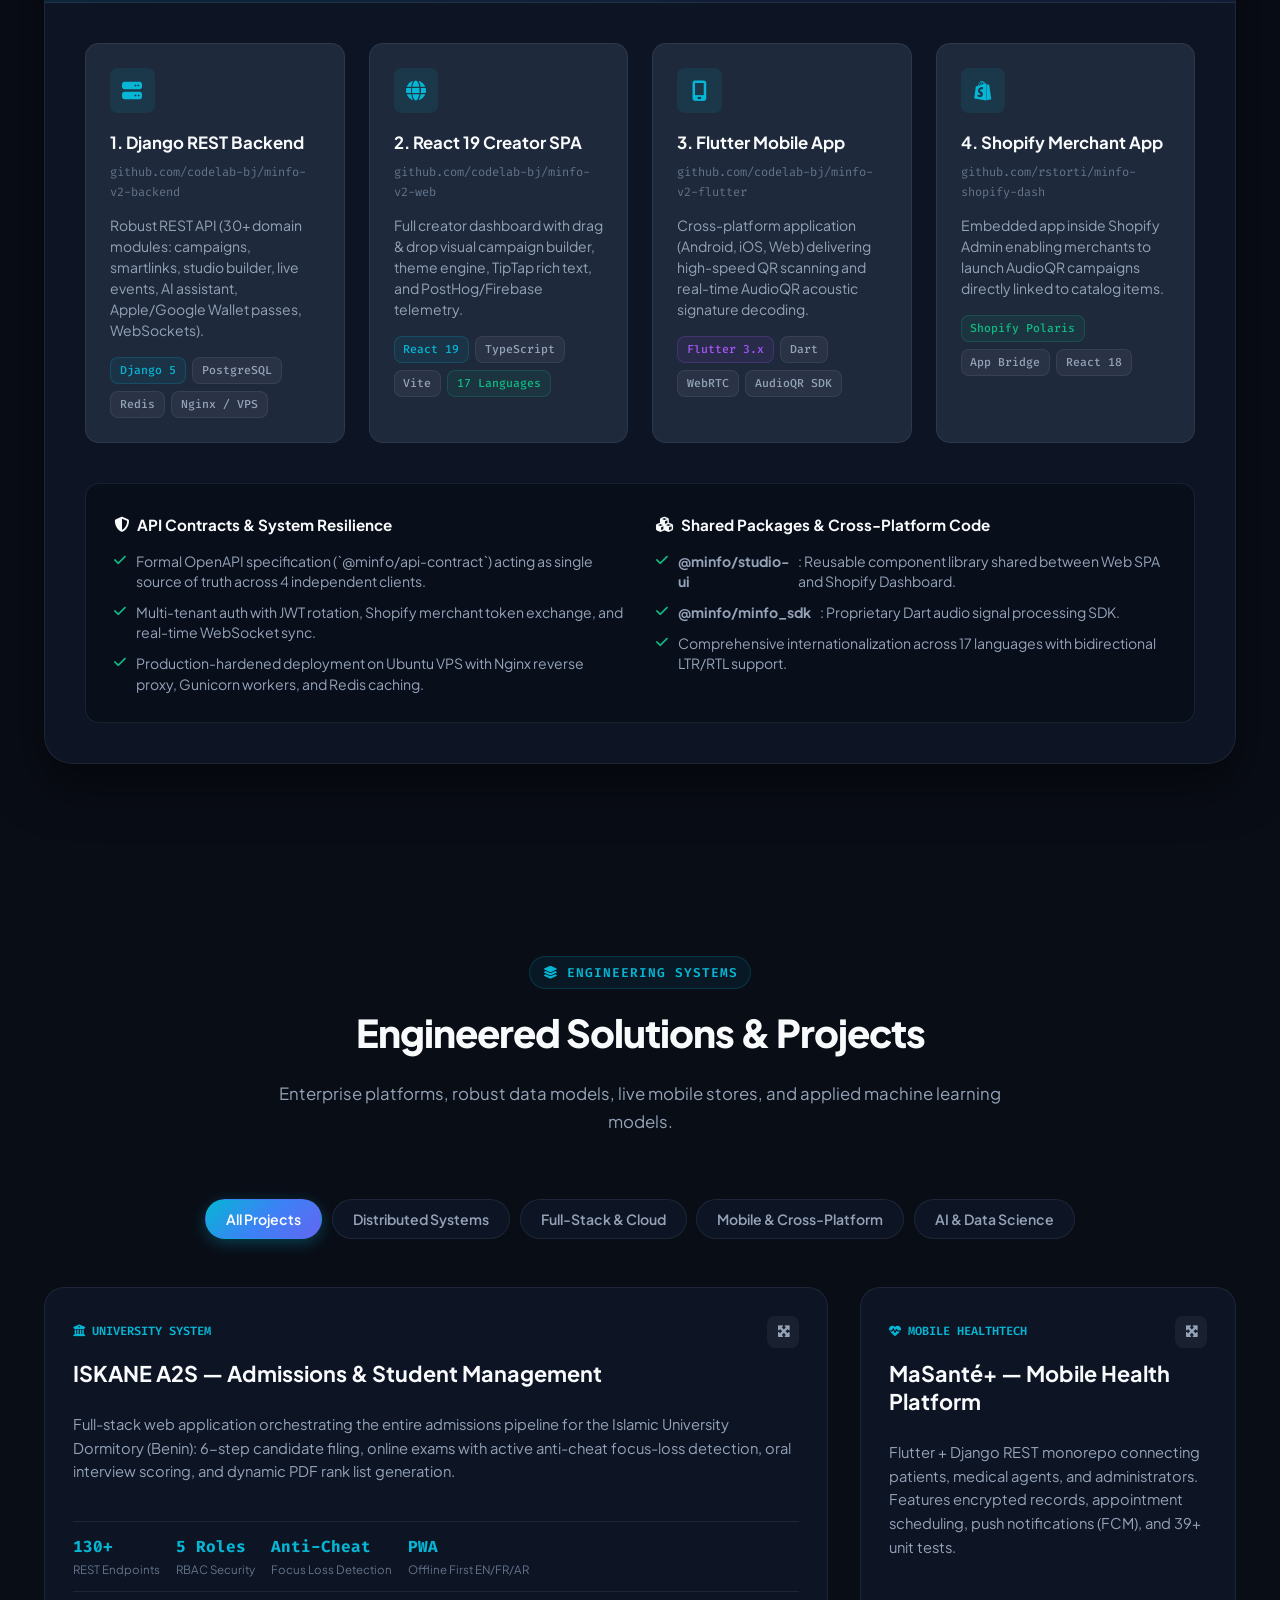
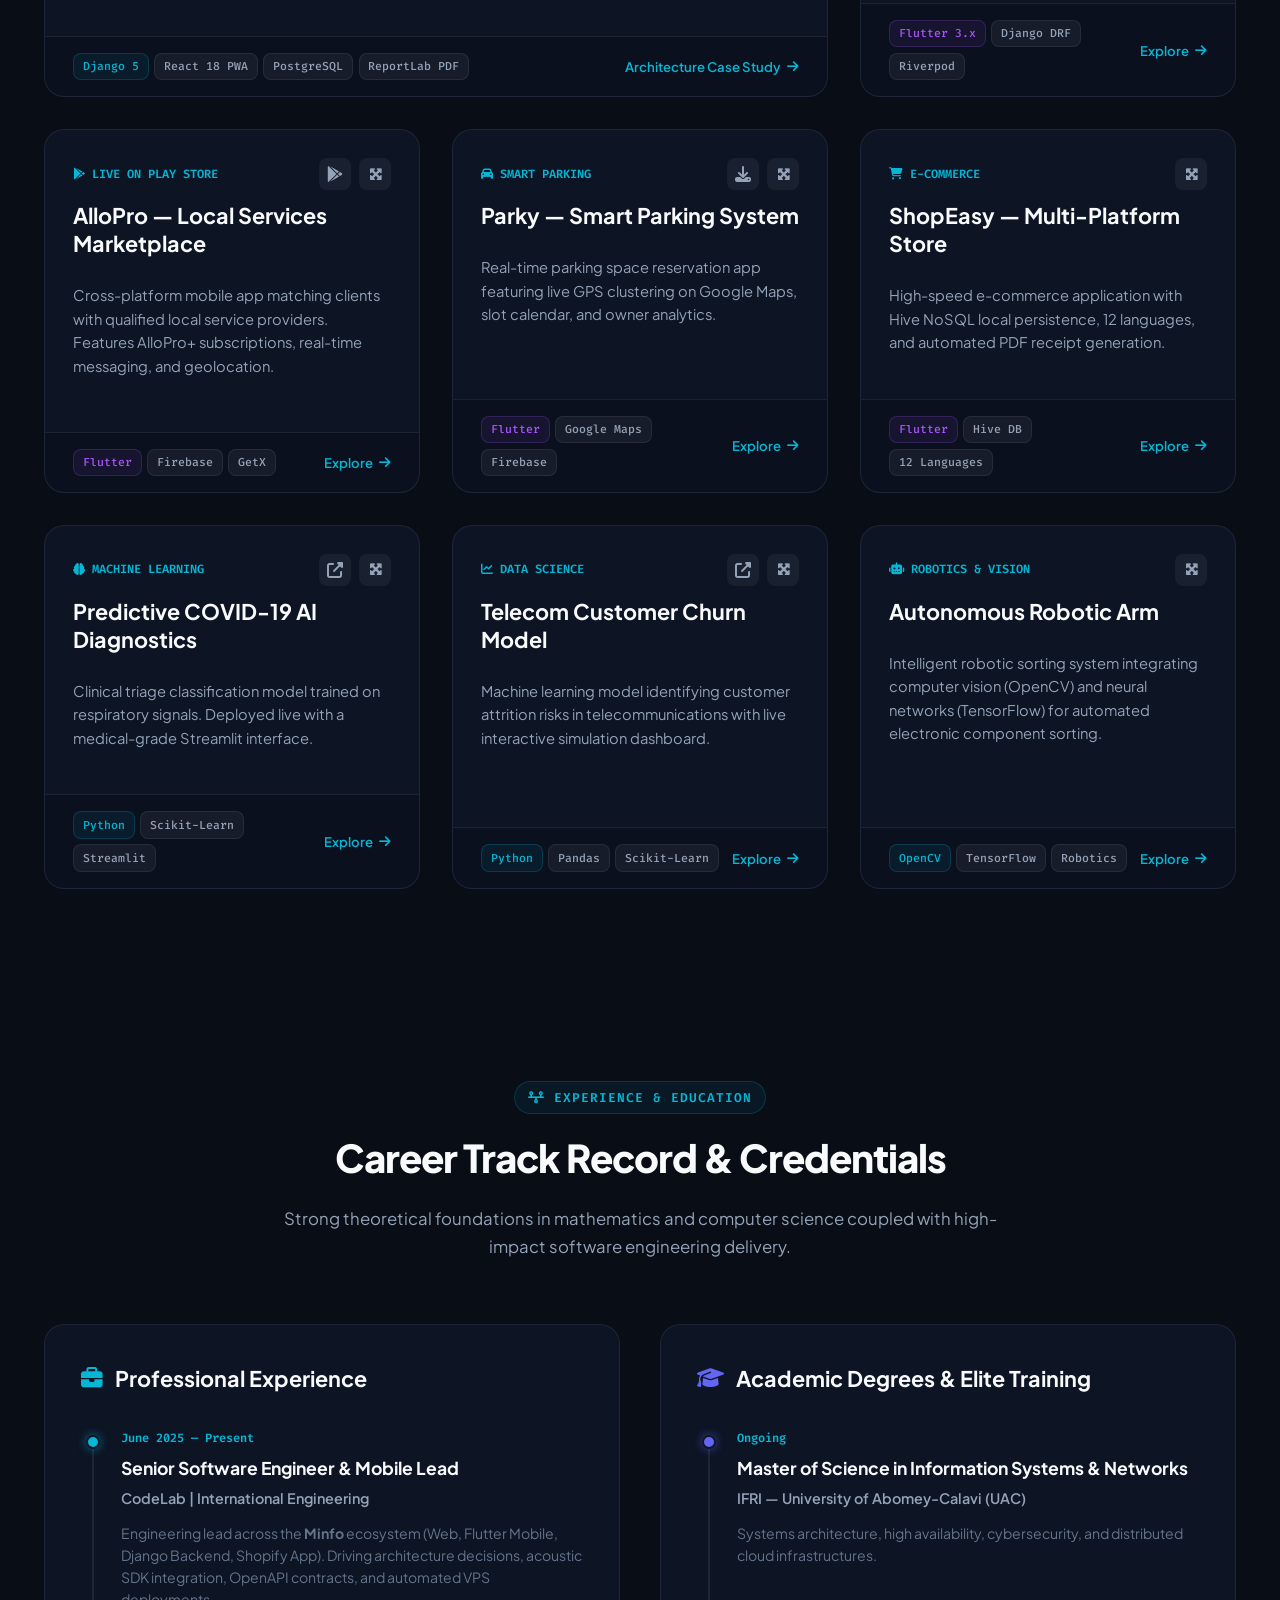
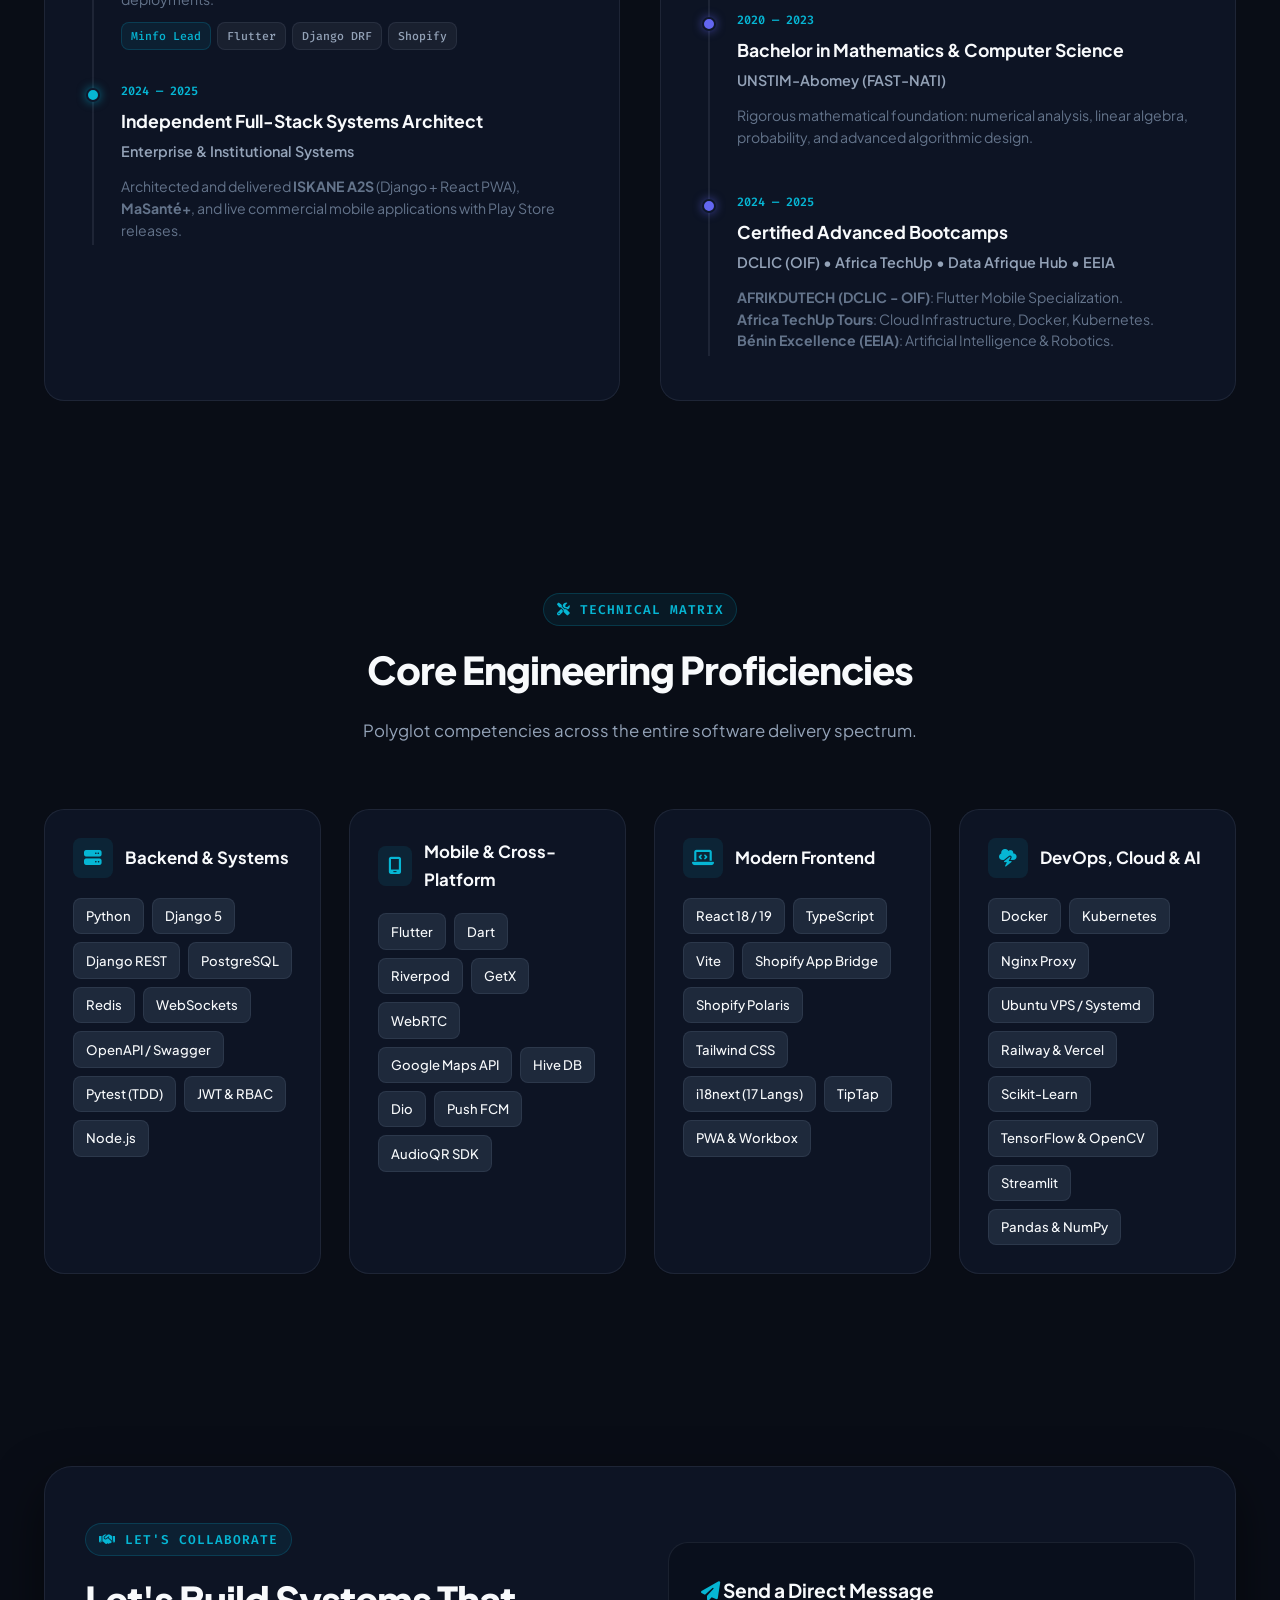
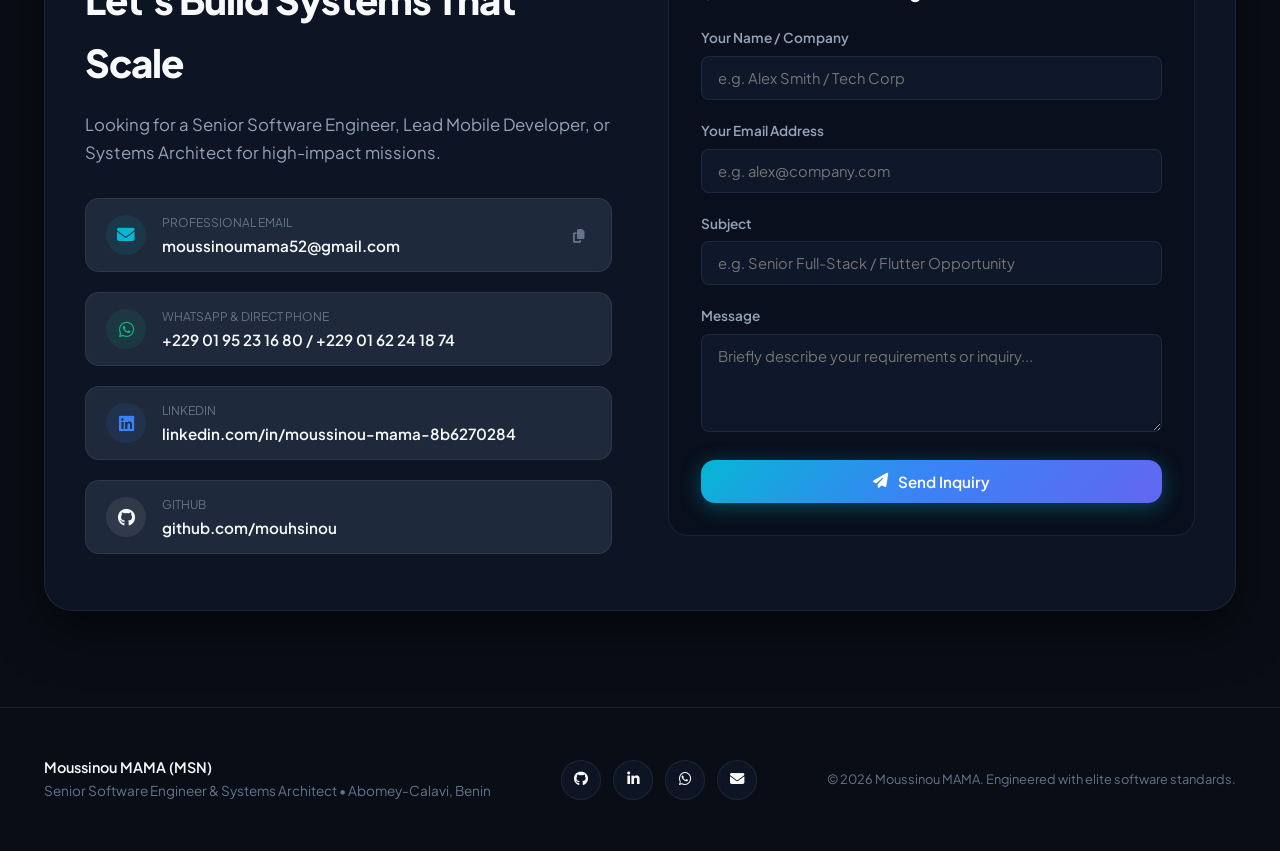
==== commit 66ce4eeb: "feat: complete redesign of senior developer portfolio with Minfo ecosystem, Iskane A2S, MaSanté+, da" ====
--- a/index.html
+++ b/index.html
@@ -1,1169 +1,833 @@
 <!DOCTYPE html>
-<html lang="en">
+<html lang="en" data-theme="dark">
 <head>
     <meta charset="UTF-8">
     <meta name="viewport" content="width=device-width, initial-scale=1.0">
-    <title>Moussinou MAMA - Full Stack Developer | Data Scientist | AI Specialist</title>
-    <link href="https://fonts.googleapis.com/css2?family=Poppins:wght@300;400;600&display=swap" rel="stylesheet">
-    <link rel="stylesheet" href="https://cdnjs.cloudflare.com/ajax/libs/font-awesome/6.4.0/css/all.min.css">
-    <style>
-        :root {
-            --primary-color: #3498db;
-            --secondary-color: #2c3e50;
-            --accent-color: #e74c3c;
-            --text-color: #333;
-            --bg-color: #f4f4f4;
-            --card-bg: #fff;
-        }
-
-        * {
-            margin: 0;
-            padding: 0;
-            box-sizing: border-box;
-        }
-
-        body {
-            font-family: 'Poppins', sans-serif;
-            line-height: 1.6;
-            color: var(--text-color);
-            background-color: var(--bg-color);
-        }
-
-        .container {
-            max-width: 1200px;
-            margin: 0 auto;
-            padding: 0 20px;
-        }
-
-        header {
-            background-color: var(--secondary-color);
-            color: #ecf0f1;
-            text-align: center;
-            padding: 4rem 0;
-            position: relative;
-            clip-path: polygon(0 0, 100% 0, 100% 85%, 0 100%);
-        }
-
-        .profile-pic {
-            width: 250px;
-            height: 250px;
-            border-radius: 50%;
-            border: 5px solid var(--primary-color);
-            object-fit: cover;
-            margin-bottom: 1rem;
-            box-shadow: 0 4px 6px rgba(0,0,0,0.1);
-            transition: opacity 0.5s ease-in-out, transform 0.5s ease-in-out;
-        }
-
-        .profile-pic.fade-out {
-            opacity: 0;
-            transform: scale(0.9);
-        }
-
-        .profile-pic.fade-in {
-            opacity: 1;
-            transform: scale(1);
-        }
-
-        /* Styles pour le sélecteur de langue */
-        .language-selector {
-            position: absolute;
-            top: 20px;
-            right: 20px;
-            z-index: 10;
-        }
-
-        .language-selector select {
-            background: rgba(255, 255, 255, 0.9);
-            border: 2px solid var(--primary-color);
-            border-radius: 25px;
-            padding: 8px 15px;
-            font-size: 14px;
-            font-weight: 600;
-            color: var(--secondary-color);
-            cursor: pointer;
-            transition: all 0.3s ease;
-            backdrop-filter: blur(10px);
-            box-shadow: 0 4px 15px rgba(0,0,0,0.1);
-        }
-
-        .language-selector select:hover {
-            background: rgba(255, 255, 255, 1);
-            transform: translateY(-2px);
-            box-shadow: 0 6px 20px rgba(0,0,0,0.15);
-        }
-
-        .language-selector select:focus {
-            outline: none;
-            border-color: var(--accent-color);
-        }
-
-        .language-selector option {
-            padding: 10px;
-            background: white;
-            color: var(--secondary-color);
-        }
-
-        h1 {
-            font-size: 2.5rem;
-            margin-bottom: 0.5rem;
-        }
-
-        h2 {
-            color: var(--secondary-color);
-            margin-bottom: 1rem;
-            border-bottom: 2px solid var(--primary-color);
-            padding-bottom: 0.5rem;
-        }
-
-        .section {
-            background-color: var(--card-bg);
-            margin: 2rem 0;
-            padding: 2rem;
-            border-radius: 10px;
-            box-shadow: 0 10px 20px rgba(0,0,0,0.1);
-            transition: transform 0.3s ease, box-shadow 0.3s ease;
-        }
-
-        .section:hover {
-            transform: translateY(-5px);
-            box-shadow: 0 15px 30px rgba(0,0,0,0.2);
-        }
-
-        .contact-info {
-            display: flex;
-            flex-wrap: wrap;
-            justify-content: space-between;
-            gap: 10px;
-        }
-
-        .contact-info li {
-            flex-basis: calc(50% - 5px);
-            margin-bottom: 10px;
-            display: flex;
-            align-items: center;
-            word-break: break-all;
-            overflow-wrap: break-word;
-        }
-
-        .contact-info li i {
-            margin-right: 10px;
-            color: var(--primary-color);
-            flex-shrink: 0;
-        }
-
-        .contact-info li a {
-            word-break: break-all;
-            overflow-wrap: break-word;
-        }
-
-        ul {
-            list-style-type: none;
-        }
-
-        .skills-list, .languages-list {
-            display: flex;
-            flex-wrap: wrap;
-        }
-
-        .skills-list li, .languages-list li {
-            background-color: var(--primary-color);
-            color: #fff;
-            padding: 0.5rem 1rem;
-            margin: 0.5rem;
-            border-radius: 20px;
-            transition: background-color 0.3s ease, transform 0.3s ease;
-        }
-
-        .skills-list li:hover, .languages-list li:hover {
-            background-color: var(--secondary-color);
-            transform: translateY(-3px);
-        }
-
-        .formation-item, .education-item, .project-item {
-            margin-bottom: 1.5rem;
-            padding: 1.5rem;
-            background-color: #f9f9f9;
-            border-radius: 10px;
-            border-left: 4px solid var(--primary-color);
-            transition: all 0.3s ease;
-            box-shadow: 0 2px 8px rgba(0,0,0,0.05);
-        }
-
-        .formation-item:hover, .education-item:hover, .project-item:hover {
-            background-color: #f0f8ff;
-            transform: translateY(-2px);
-            box-shadow: 0 4px 15px rgba(0,0,0,0.1);
-        }
-
-        .formation-item h3, .education-item h3, .project-item h3, .project-item h4 {
-            color: var(--primary-color);
-            margin-bottom: 0.8rem;
-            font-size: 1.2rem;
-            font-weight: 600;
-        }
-
-        .formation-item p {
-            color: #555;
-            margin-bottom: 1rem;
-            font-style: italic;
-            font-size: 1rem;
-        }
-
-        .formation-item ul {
-            list-style: none;
-            padding: 0;
-            margin: 1rem 0;
-        }
-
-        .formation-item li {
-            padding: 0.6rem 0;
-            border-bottom: 1px solid #e0e0e0;
-            position: relative;
-            padding-left: 1.5rem;
-            transition: all 0.3s ease;
-        }
-
-        .formation-item li:last-child {
-            border-bottom: none;
-        }
-
-        .formation-item li:hover {
-            background-color: #f8f9fa;
-            padding-left: 2rem;
-        }
-
-        .formation-item li::before {
-            content: "▶";
-            color: var(--primary-color);
-            font-weight: bold;
-            position: absolute;
-            left: 0;
-            top: 0.6rem;
-            font-size: 0.8rem;
-        }
-
-        .formation-item em {
-            color: var(--secondary-color);
-            font-weight: 500;
-            font-size: 0.9rem;
-            background-color: #e8f4fd;
-            padding: 0.3rem 0.8rem;
-            border-radius: 15px;
-            display: inline-block;
-            margin-top: 0.5rem;
-        }
-
-        /* Amélioration spécifique pour les formations */
-        .formation-item {
-            position: relative;
-            overflow: hidden;
-        }
-
-        .formation-item::before {
-            content: '';
-            position: absolute;
-            top: 0;
-            right: 0;
-            width: 100px;
-            height: 100px;
-            background: linear-gradient(135deg, var(--primary-color), var(--accent-color));
-            opacity: 0.05;
-            border-radius: 50%;
-            transform: translate(30px, -30px);
-        }
-
-        .formation-item h3 {
-            position: relative;
-            z-index: 1;
-            display: flex;
-            align-items: center;
-            gap: 0.5rem;
-        }
-
-        .formation-item h3::before {
-            content: "🎓";
-            font-size: 1.2rem;
-        }
-
-        .formation-item ul {
-            background-color: rgba(255, 255, 255, 0.7);
-            border-radius: 8px;
-            padding: 1rem;
-            margin: 1rem 0;
-            border: 1px solid #e0e0e0;
-        }
-
-        .formation-item li {
-            font-size: 0.95rem;
-            line-height: 1.5;
-            color: #444;
-        }
-
-        .formation-item li:hover {
-            color: var(--primary-color);
-        }
-
-        /* Styles pour les catégories de projets */
-        .project-category {
-            margin-bottom: 3rem;
-        }
-
-        .project-category h3 {
-            font-size: 1.5rem;
-            color: var(--secondary-color);
-            margin-bottom: 1.5rem;
-            padding: 1rem;
-            background: linear-gradient(135deg, var(--primary-color), var(--accent-color));
-            color: white;
-            border-radius: 10px;
-            text-align: center;
-            box-shadow: 0 4px 15px rgba(0,0,0,0.1);
-        }
-
-        .project-category h3 i {
-            margin-right: 0.5rem;
-        }
-
-        /* Styles pour les projets mis en vedette */
-        .project-item.featured {
-            border: 2px solid var(--primary-color);
-            background: linear-gradient(135deg, #f8f9ff, #ffffff);
-            position: relative;
-            overflow: hidden;
-        }
-
-        .project-item.featured::before {
-            content: '';
-            position: absolute;
-            top: 0;
-            left: 0;
-            right: 0;
-            height: 4px;
-            background: linear-gradient(90deg, var(--primary-color), var(--accent-color));
-        }
-
-        .project-header {
-            display: flex;
-            justify-content: space-between;
-            align-items: flex-start;
-            margin-bottom: 1rem;
-            flex-wrap: wrap;
-        }
-
-        .project-header h4 {
-            flex: 1;
-            margin-right: 1rem;
-        }
-
-        .project-badges {
-            display: flex;
-            gap: 0.5rem;
-            flex-wrap: wrap;
-        }
-
-        .badge {
-            padding: 0.3rem 0.8rem;
-            border-radius: 20px;
-            font-size: 0.8rem;
-            font-weight: 600;
-            text-transform: uppercase;
-            letter-spacing: 0.5px;
-        }
-
-        .badge.primary {
-            background-color: var(--primary-color);
-            color: white;
-        }
-
-        .badge.secondary {
-            background-color: var(--secondary-color);
-            color: white;
-        }
-
-        .badge.accent {
-            background-color: var(--accent-color);
-            color: white;
-        }
-
-        .project-features {
-            margin: 1rem 0;
-            padding: 1rem;
-            background-color: #f8f9fa;
-            border-radius: 8px;
-            border-left: 4px solid var(--primary-color);
-        }
-
-        .project-features h5 {
-            color: var(--secondary-color);
-            margin-bottom: 0.5rem;
-            font-size: 1rem;
-        }
-
-        .project-features ul {
-            list-style: none;
-            padding: 0;
-        }
-
-        .project-features li {
-            padding: 0.3rem 0;
-            display: flex;
-            align-items: center;
-        }
-
-        .project-features li i {
-            color: var(--primary-color);
-            margin-right: 0.5rem;
-            width: 16px;
-        }
-
-        .project-tech {
-            margin-top: 1rem;
-            padding: 0.8rem;
-            background-color: #e8f4fd;
-            border-radius: 6px;
-            border: 1px solid #b3d9ff;
-        }
-
-        .project-tech h5 {
-            color: var(--secondary-color);
-            margin-bottom: 0.5rem;
-            font-size: 0.9rem;
-        }
-
-        .project-tech p {
-            margin: 0;
-            font-size: 0.9rem;
-            color: #555;
-        }
-
-        .project-links {
-            margin-top: 1rem;
-            padding: 0.8rem;
-            background-color: #f0f8ff;
-            border-radius: 6px;
-            border: 1px solid #cce7ff;
-        }
-
-        .project-links h5 {
-            color: var(--secondary-color);
-            margin-bottom: 0.8rem;
-            font-size: 0.9rem;
-        }
-
-        .link-buttons {
-            display: flex;
-            gap: 1rem;
-            flex-wrap: wrap;
-        }
-
-        .link-button {
-            display: inline-flex;
-            align-items: center;
-            padding: 0.6rem 1.2rem;
-            border-radius: 25px;
-            text-decoration: none;
-            font-weight: 600;
-            font-size: 0.9rem;
-            transition: all 0.3s ease;
-            box-shadow: 0 2px 8px rgba(0,0,0,0.1);
-        }
-
-        .link-button i {
-            margin-right: 0.5rem;
-            font-size: 1.1rem;
-        }
-
-        .link-button.playstore {
-            background: linear-gradient(135deg, #01875f, #00a86b);
-            color: white;
-        }
-
-        .link-button.playstore:hover {
-            background: linear-gradient(135deg, #016b4a, #008f5a);
-            transform: translateY(-2px);
-            box-shadow: 0 4px 12px rgba(1, 135, 95, 0.3);
-        }
-
-        .link-button.video {
-            background: linear-gradient(135deg, #ff0000, #cc0000);
-            color: white;
-        }
-
-        .link-button.video:hover {
-            background: linear-gradient(135deg, #e60000, #b30000);
-            transform: translateY(-2px);
-            box-shadow: 0 4px 12px rgba(255, 0, 0, 0.3);
-        }
-
-        /* Styles pour l'expérience professionnelle */
-        .experience-item {
-            margin-bottom: 2rem;
-            padding: 1.5rem;
-            background-color: #f9f9f9;
-            border-radius: 10px;
-            border-left: 5px solid var(--primary-color);
-            transition: all 0.3s ease;
-            box-shadow: 0 2px 8px rgba(0,0,0,0.05);
-        }
-
-        .experience-item:hover {
-            background-color: #f0f8ff;
-            transform: translateY(-2px);
-            box-shadow: 0 8px 25px rgba(0,0,0,0.1);
-        }
-
-        .experience-header {
-            display: flex;
-            justify-content: space-between;
-            align-items: flex-start;
-            margin-bottom: 1rem;
-            flex-wrap: wrap;
-        }
-
-        .experience-header h3 {
-            flex: 1;
-            margin-right: 1rem;
-            color: var(--primary-color);
-        }
-
-        .experience-badges {
-            display: flex;
-            gap: 0.5rem;
-            flex-wrap: wrap;
-        }
-
-        .experience-projects, .experience-skills, .experience-impact {
-            margin: 1.5rem 0;
-            padding: 1rem;
-            background-color: #ffffff;
-            border-radius: 8px;
-            border: 1px solid #e0e0e0;
-        }
-
-        .experience-projects h4, .experience-skills h4, .experience-impact h4 {
-            color: var(--secondary-color);
-            margin-bottom: 1rem;
-            font-size: 1.1rem;
-            border-bottom: 2px solid var(--primary-color);
-            padding-bottom: 0.5rem;
-        }
-
-        .project-detail {
-            margin-bottom: 1.5rem;
-            padding: 1rem;
-            background-color: #f8f9fa;
-            border-radius: 6px;
-            border-left: 3px solid var(--accent-color);
-        }
-
-        .project-detail h5 {
-            color: var(--primary-color);
-            margin-bottom: 0.5rem;
-            font-size: 1rem;
-        }
-
-        .experience-skills ul, .experience-impact ul {
-            list-style: none;
-            padding: 0;
-        }
-
-        .experience-skills li, .experience-impact li {
-            padding: 0.5rem 0;
-            display: flex;
-            align-items: flex-start;
-            border-bottom: 1px solid #f0f0f0;
-            word-wrap: break-word;
-            overflow-wrap: break-word;
-        }
-
-        .experience-skills li:last-child, .experience-impact li:last-child {
-            border-bottom: none;
-        }
-
-        .experience-skills li i, .experience-impact li i {
-            color: var(--primary-color);
-            margin-right: 0.8rem;
-            margin-top: 0.2rem;
-            width: 16px;
-            flex-shrink: 0;
-        }
-
-        .experience-skills li strong, .experience-impact li strong {
-            word-wrap: break-word;
-            overflow-wrap: break-word;
-        }
-
-        a {
-            color: var(--primary-color);
-            text-decoration: none;
-            transition: color 0.3s ease;
-        }
-
-        a:hover {
-            color: var(--accent-color);
-        }
-
-        /* Responsive design */
-        @media (max-width: 768px) {
-            .contact-info {
-                flex-direction: column;
-                gap: 15px;
-            }
-
-            .contact-info li {
-                flex-basis: 100%;
-                margin-bottom: 0;
-                padding: 0.8rem;
-                background-color: #f8f9fa;
-                border-radius: 8px;
-                border-left: 4px solid var(--primary-color);
-            }
-
-            .contact-info li i {
-                margin-right: 15px;
-                font-size: 1.1rem;
-            }
-            
-            .profile-pic {
-                width: 200px;
-                height: 200px;
-            }
-            
-            .project-header, .experience-header {
-                flex-direction: column;
-                align-items: flex-start;
-            }
-
-            .project-badges, .experience-badges {
-                margin-top: 0.5rem;
-            }
-
-            .project-category h3 {
-                font-size: 1.3rem;
-                padding: 0.8rem;
-            }
-
-            .experience-item {
-                padding: 1rem;
-            }
-
-            .experience-projects, .experience-skills, .experience-impact {
-                padding: 0.8rem;
-            }
-
-            .experience-skills li, .experience-impact li {
-                flex-direction: column;
-                align-items: flex-start;
-                padding: 1rem 0;
-                border-bottom: 1px solid #e0e0e0;
-            }
-
-            .experience-skills li i, .experience-impact li i {
-                margin-right: 0;
-                margin-bottom: 0.5rem;
-                font-size: 1.2rem;
-            }
-
-            .experience-skills li strong, .experience-impact li strong {
-                display: block;
-                margin-bottom: 0.3rem;
-                font-size: 1rem;
-            }
-
-            .formation-item {
-                padding: 1rem;
-            }
-            
-            .formation-item h3 {
-                font-size: 1.1rem;
-            }
-            
-            .formation-item li {
-                padding: 0.5rem 0;
-                padding-left: 1.2rem;
-            }
-            
-            .formation-item li:hover {
-                padding-left: 1.5rem;
-            }
-
-            .link-buttons {
-                flex-direction: column;
-                gap: 0.8rem;
-            }
-
-            .link-button {
-                justify-content: center;
-                width: 100%;
-            }
-
-            .section {
-                padding: 1.5rem;
-                margin: 1.5rem 0;
-            }
-
-            h1 {
-                font-size: 2rem;
-            }
-
-            h2 {
-                font-size: 1.5rem;
-            }
-        }
-
-        /* Responsive design pour très petits écrans */
-        @media (max-width: 480px) {
-            .container {
-                padding: 0 10px;
-            }
-
-            .contact-info li {
-                padding: 0.6rem;
-                font-size: 0.9rem;
-            }
-
-            .experience-skills li, .experience-impact li {
-                padding: 0.8rem 0;
-            }
-
-            .experience-skills li strong, .experience-impact li strong {
-                font-size: 0.9rem;
-            }
-
-            .section {
-                padding: 1rem;
-                margin: 1rem 0;
-            }
-
-            .formation-item, .education-item, .project-item {
-                padding: 0.8rem;
-            }
-
-            .experience-item {
-                padding: 0.8rem;
-            }
-
-            .experience-projects, .experience-skills, .experience-impact {
-                padding: 0.6rem;
-            }
-        }
-    </style>
+    <title>Moussinou MAMA (MSN) | Senior Software Engineer & Systems Architect</title>
+    <meta name="description" content="Portfolio of Moussinou MAMA — Senior Software Engineer & Systems Architect. Specialized in Distributed Monorepos, Django REST, Flutter, React 19, Cloud & Applied AI.">
+    
+    <!-- Open Graph & Social -->
+    <meta property="og:title" content="Moussinou MAMA (MSN) | Senior Software Engineer & Systems Architect">
+    <meta property="og:description" content="Explore flagship distributed systems by Moussinou MAMA: Minfo AudioQR ecosystem, ISKANE A2S, MaSanté+, and advanced mobile/AI architectures.">
+    <meta property="og:image" content="msn.png">
+    
+    <!-- Fonts & Icons -->
+    <link rel="stylesheet" href="https://cdnjs.cloudflare.com/ajax/libs/font-awesome/6.5.1/css/all.min.css">
+    <link rel="stylesheet" href="styles.css">
 </head>
 <body>
-    <header>
-        <div class="container">
-            <!-- Sélecteur de langue -->
-            <div class="language-selector">
-                <select onchange="changeLanguage()">
-                    <option value="fr">🇫🇷 Français</option>
-                    <option value="ar">🇸🇦 العربية</option>
-                    <option value="en" selected>🇺🇸 English</option>
-                </select>
-            </div>
-            
-            <img id="profile-image" src="msn.png" alt="Moussinou MAMA" class="profile-pic">
-            <h1>Moussinou MAMA</h1>
-            <p>Full Stack Developer | Network Technician | Data Scientist | AI and Machine Learning Specialist</p>
+
+    <!-- ================= Navigation Header ================= -->
+    <header class="header">
+        <div class="container nav">
+            <a href="#hero" class="nav-brand">
+                <span class="brand-badge">MSN</span>
+                <span>Moussinou <span class="gradient-text">MAMA</span></span>
+            </a>
+
+            <nav class="nav-menu">
+                <a href="#minfo" class="nav-link"><i class="fas fa-crown" style="color: var(--accent-amber);"></i> Minfo</a>
+                <a href="#projets" class="nav-link">Major Systems</a>
+                <a href="#experience" class="nav-link">Track Record</a>
+                <a href="#competences" class="nav-link">Expertise</a>
+                <a href="#contact" class="nav-link">Contact</a>
+            </nav>
+
+            <div class="nav-actions">
+                <!-- Theme Switcher -->
+                <button id="theme-toggle" class="action-btn" title="Toggle Theme (Dark/Light)" aria-label="Toggle Theme">
+                    <i id="theme-icon" class="fas fa-moon"></i>
+                </button>
+
+                <!-- Language Selector -->
+                <div class="lang-select-wrapper">
+                    <select class="lang-select" onchange="handleLanguageChange(this)">
+                        <option value="en" selected>🇺🇸 EN</option>
+                        <option value="fr">🇫🇷 FR</option>
+                        <option value="ar">🇸🇦 AR</option>
+                    </select>
+                    <i class="fas fa-chevron-down lang-select-arrow"></i>
+                </div>
+
+                <a href="#contact" class="btn btn-primary" style="padding: 0.5rem 1.15rem; font-size: 0.85rem;">
+                    <i class="fas fa-paper-plane"></i> Get in Touch
+                </a>
+            </div>
         </div>
     </header>
 
-    <main class="container">
-        <section id="contact" class="section">
-            <h2>Contact</h2>
-            <ul class="contact-info">
-                <li><i class="fas fa-envelope"></i> moussinoumama52@gmail.com</li>
-                <li><i class="fas fa-phone"></i> +2290195231680 / +2290162241874</li>
-                <li><i class="fas fa-map-marker-alt"></i> Zogbadjè / Abomey Calavi / Benin</li>
-                <li><i class="fab fa-linkedin"></i> <a href="https://www.linkedin.com/in/moussinou-mama-8b6270284">LinkedIn</a></li>
-                <li><i class="fab fa-whatsapp"></i> <a href="https://wa.me/22995231680">WhatsApp</a></li>
-            </ul>
-        </section>
-
-        <section id="objectif" class="section">
-            <h2>Professional Objective</h2>
-            <p>Passionate and innovative developer, I seek to push the boundaries of technology by combining my expertise in mathematics, computer science, and artificial intelligence. My goal is to design advanced technological solutions that address the complex challenges of our digital era. I aim to contribute to large-scale projects in AI and machine learning, while continuing to develop my skills in emerging areas of computer science.</p>
-        </section>
-
-        <section id="competences" class="section">
-            <h2>Skills</h2>
-            <ul class="skills-list">
-                <li>Python</li>
-                <li>JavaScript</li>
-                <li>Web Development (HTML, CSS, Vuejs, React)</li>
-                <li>Mobile Development (Flutter)</li>
-                <li>Databases (SQL, NoSQL)</li>
-                <li>DevOps (Docker, Kubernetes)</li>
-                <li>Cloud Computing (AWS, GCP)</li>
-                <li>Signal and image processing with Python</li>
-                <li>Data Analysis</li>
-                <li>Machine Learning</li>
-                <li>Algorithms and data structures</li>
-                <li>Git and version control</li>
-            </ul>
-        </section>
-
-        <section id="formation" class="section">
-            <h2>Training</h2>
-            <div class="formation-item">
-                <h3>AFRIKDUTECH - DCLIC Program (OIF)</h3>
-                <p>Intensive training in Flutter Mobile Development - DCLIC Program of the International Organization of La Francophonie</p>
-                <ul>
-                    <li>Mobile design with Figma: user interface design and mockup creation</li>
-                    <li>FlutterFlow: low-code mobile application development</li>
-                    <li>Algorithms and programming logic</li>
-                    <li>APIs and Postman: requests (GET, POST, DELETE), API testing with official certification</li>
-                    <li>Dart language: object-oriented programming</li>
-                    <li>Flutter: cross-platform mobile application development</li>
-                    <li>Concrete projects with jury presentation (every 1-2 weeks)</li>
-                    <li>CV and cover letter design for professional integration</li>
-                </ul>
-                <p><em>December 2024 - April 2025</em></p>
-            </div>
-            <div class="formation-item">
-                <h3>AFRICA TECHUP TOURS</h3>
-                <p>Training in DATA/AI with specialization in DATA INFRASTRUCTURE, DevOps/MLOps and Cloud Computing</p>
-                <ul>
-                    <li>Infrastructure as Code</li>
-                    <li>Containerization with Docker</li>
-                    <li>Orchestration with Kubernetes</li>
-                    <li>Cloud platforms (AWS, GCP, Azure)</li>
-                    <li>ML model deployment</li>
-                    <li>Monitoring with Grafana</li>
-                </ul>
-                <p><em>04/2024 - 09/2024</em></p>
-            </div>
-            <div class="formation-item">
-                <h3>DATA AFRIQUE HUB</h3>
-                <p>Complete Data Science training</p>
-                <ul>
-                    <li>Data Engineering: ETL, data pipelines</li>
-                    <li>Advanced data analysis</li>
-                    <li>Applied Machine Learning</li>
-                    <li>Data-driven application deployment</li>
-                </ul>
-                <p><em>04/2024 - 07/2024</em></p>
-            </div>
-            <div class="formation-item">
-                <h3>BENIN EXCELLENCE (EEIA 2023)</h3>
-                <p>Basic Artificial Intelligence training</p>
-                <ul>
-                    <li>Advanced Python programming</li>
-                    <li>Machine Learning fundamentals</li>
-                    <li>Introduction to Robotics</li>
-                    <li>Practical AI projects</li>
-                </ul>
-                <p><em>17/07/2023 - 12/08/2023</em></p>
-            </div>
-        </section>
-
-        <section id="education" class="section">
-            <h2>Academic Background</h2>
-            <div class="education-item">
-                <h3>IFRI-UAC</h3>
-                <p>Master's in Information Systems and Computer Networks</p>
-                <p><em>In progress</em></p>
-            </div>
-            <div class="education-item">
-                <h3>UNSTIM-ABOMEY (FAST-NATI)</h3>
-                <p>Bachelor's in Mathematics and Computer Science</p>
-                <p><em>Obtained in 2023</em></p>
-            </div>
-            <div class="education-item">
-                <h3>Lycée Mathieu Bouké</h3>
-                <p>Baccalaureate series D (Sciences)</p>
-                <p><em>Obtained in 2019</em></p>
-            </div>
-        </section>
-
-        <section id="experience" class="section">
-            <h2><i class="fas fa-briefcase"></i> Professional Experience</h2>
-            
-            <div class="experience-item">
-                <div class="experience-header">
-                    <h3><i class="fas fa-laptop-code"></i> Professional Internship - Mobile Developer</h3>
-                    <div class="experience-badges">
-                        <span class="badge primary">CodeLab</span>
-                        <span class="badge secondary">Current</span>
-                    </div>
-                </div>
-                <p><strong>CodeLab</strong> | <em>June 2, 2025 - Present</em></p>
-                <p>Professional internship in mobile development where I actively contribute to the development and improvement of cross-platform mobile applications.</p>
-                
-                <div class="experience-projects">
-                    <h4><i class="fas fa-project-diagram"></i> Main projects:</h4>
-                    <div class="project-detail">
-                        <h5><i class="fas fa-mobile-alt"></i> Minfo</h5>
-                        <p>Complete mobile application available on <strong>Web</strong>, <strong>Android</strong> and <strong>iOS</strong>. Active participation in the development of new features, updates and continuous improvements to the application.</p>
-                        <div class="project-tech">
-                            <strong>Technologies:</strong> Flutter • Dart • Cross-platform • Web • Mobile
-                        </div>
-                    </div>
-                    <div class="project-detail">
-                        <h5><i class="fas fa-cogs"></i> Other mobile projects</h5>
-                        <p>Development and maintenance of other company mobile applications, contributing to CodeLab's technological ecosystem.</p>
-                    </div>
-                </div>
-
-                <div class="experience-skills">
-                    <h4><i class="fas fa-tools"></i> Acquired skills:</h4>
-                    <ul>
-                        <li><i class="fas fa-globe"></i> <strong>Application internationalization</strong> - Multi-language support and cultural adaptation</li>
-                        <li><i class="fas fa-plug"></i> <strong>REST API integration</strong> - Connection and synchronization with backend services</li>
-                        <li><i class="fas fa-map-marked-alt"></i> <strong>Google Maps</strong> - Map integration and geolocation</li>
-                        <li><i class="fas fa-mobile-alt"></i> <strong>Advanced Flutter</strong> - Deep mastery of the framework and best practices</li>
-                        <li><i class="fas fa-code-branch"></i> <strong>Cross-platform development</strong> - Unified Web/Android/iOS applications</li>
-                        <li><i class="fas fa-users"></i> <strong>Teamwork</strong> - Collaboration on company projects</li>
-                    </ul>
-                </div>
-
-                <div class="experience-impact">
-                    <h4><i class="fas fa-chart-line"></i> Impact and achievements:</h4>
-                    <ul>
-                        <li>Contribution to the development of innovative features</li>
-                        <li>Improvement of user experience on all platforms</li>
-                        <li>Application performance optimization</li>
-                        <li>Implementation of mobile development best practices</li>
-                    </ul>
-                </div>
-            </div>
-        </section>
-
-        <section id="projets" class="section">
-            <h2><i class="fas fa-rocket"></i> Innovative Projects</h2>
-            
-            <!-- Web & Mobile Development -->
-            <div class="project-category">
-                <h3><i class="fas fa-mobile-alt"></i> Web & Mobile Development</h3>
-                
-                <div class="project-item featured">
-                    <div class="project-header">
-                        <h4><i class="fas fa-star"></i> AlloPro - Local Services Platform</h4>
-                        <div class="project-badges">
-                            <span class="badge primary">Flutter</span>
-                            <span class="badge secondary">Firebase</span>
-                            <span class="badge accent">Multi-role</span>
-                        </div>
-                    </div>
-                    <p><strong>Description:</strong> Innovative mobile application facilitating the connection between clients and qualified service providers. Complete platform with subscription system, geolocation, real-time messaging and multilingual support.</p>
-                    <div class="project-features">
-                        <h5><i class="fas fa-cogs"></i> Key features:</h5>
-                        <ul>
-                            <li><i class="fas fa-users"></i> Multi-role system (Clients, Providers, Admins)</li>
-                            <li><i class="fas fa-search-location"></i> Geolocated search with advanced filters</li>
-                            <li><i class="fas fa-comments"></i> Real-time messaging with Firebase</li>
-                            <li><i class="fas fa-bell"></i> Advanced push notification system (service views, favorites, reviews, messages)</li>
-                            <li><i class="fas fa-credit-card"></i> AlloPro+ subscription system (3 plans)</li>
-                            <li><i class="fas fa-globe"></i> Multilingual support (FR, EN, AR) with RTL</li>
-                            <li><i class="fas fa-mobile-alt"></i> Responsive and intuitive interface</li>
-                        </ul>
-                    </div>
-                    <div class="project-tech">
-                        <h5><i class="fas fa-code"></i> Technologies:</h5>
-                        <p>Flutter • Dart • Firebase (Auth, Firestore, Storage, Messaging) • GetX</p>
-                    </div>
-                    <div class="project-links">
-                        <h5><i class="fas fa-external-link-alt"></i> Useful links:</h5>
-                        <div class="link-buttons">
-                            <a href="https://play.google.com/store/apps/details?id=com.allopro.allopro" target="_blank" class="link-button playstore">
-                                <i class="fab fa-google-play"></i> Download on Play Store
-                            </a>
-                            <a href="https://youtu.be/XSc0m07hXcM?si=pplgiT2FSJfK-_qj" target="_blank" class="link-button video">
-                                <i class="fab fa-youtube"></i> Watch presentation video
-                            </a>
-                        </div>
-                    </div>
-                </div>
-
-                <div class="project-item">
-                    <h4><i class="fas fa-project-diagram"></i> Collaborative project management web application</h4>
-                    <p>Collaborative project management platform allowing teams to plan, track and collaborate in real time. Integrates task management system, user roles and collaborative chat.</p>
-                    <div class="project-tech">
-                        <strong>Technologies:</strong> Vue.js • Django • WebSocket • PostgreSQL
-                    </div>
-                </div>
-
-                <div class="project-item">
-                    <h4><i class="fas fa-pills"></i> ÌleraSure - Access to medicines in Benin</h4>
-                    <p>Innovative web application dedicated to transforming access to medicines in Benin. Online consultation, medicine search by proximity and price, direct online orders.</p>
-                    <p><strong><i class="fas fa-external-link-alt"></i> Demo:</strong> <a href="https://blue-worm-998583.hostingersite.com/">Test the application</a></p>
-                    <div class="project-tech">
-                        <strong>Technologies:</strong> Vue.js • Node.js • MySQL
-                    </div>
-                </div>
-
-                <div class="project-item featured">
-                    <div class="project-header">
-                        <h4><i class="fas fa-car"></i> Parky - Smart Parking Management App</h4>
-                        <div class="project-badges">
-                            <span class="badge primary">Flutter</span>
-                            <span class="badge secondary">Firebase</span>
-                            <span class="badge accent">Google Maps</span>
-                        </div>
-                    </div>
-                    <p><strong>Description:</strong> Complete mobile application for parking management and reservation with multi-role system (Client, Owner, Admin). Features real-time geolocation, interactive calendar, bidirectional notifications, and advanced payment system.</p>
-                    <div class="project-features">
-                        <h5><i class="fas fa-cogs"></i> Key features:</h5>
-                        <ul>
-                            <li><i class="fas fa-users"></i> Multi-role system (Client, Owner, Admin)</li>
-                            <li><i class="fas fa-map-marked-alt"></i> Google Maps integration with real-time geolocation</li>
-                            <li><i class="fas fa-calendar-alt"></i> Interactive calendar for advanced reservations</li>
-                            <li><i class="fas fa-bell"></i> Bidirectional push notifications system</li>
-                            <li><i class="fas fa-credit-card"></i> Flexible payment system (immediate/on arrival)</li>
-                            <li><i class="fas fa-images"></i> Multiple image upload with Firebase Storage</li>
-                            <li><i class="fas fa-search"></i> Smart parking suggestions with filters</li>
-                            <li><i class="fas fa-chart-line"></i> Analytics dashboard for owners</li>
-                        </ul>
-                    </div>
-                    <div class="project-tech">
-                        <h5><i class="fas fa-code"></i> Technologies:</h5>
-                        <p>Flutter • Dart • Firebase (Auth, Firestore, Storage, Messaging) • Google Maps API • Geolocator • Google Sign-In • Stripe/PayPal</p>
-                    </div>
-                    <div class="project-links">
-                        <h5><i class="fas fa-external-link-alt"></i> Project status & Testing:</h5>
-                        <div class="link-buttons">
-                            <span class="link-button" style="background: linear-gradient(135deg, #ff6b35, #f7931e); color: white; cursor: default;">
-                                <i class="fas fa-code"></i> In Development
-                            </span>
-                            <a href="https://drive.google.com/file/d/1ZduVRKx2NIhzlLoLQtLeKL4T0wroVE0w/view?usp=sharing" target="_blank" class="link-button" style="background: linear-gradient(135deg, #4CAF50, #45a049); color: white;">
-                                <i class="fas fa-download"></i> Download APK
-                            </a>
-                        </div>
-                    </div>
-                </div>
-
-                <div class="project-item featured">
-                    <div class="project-header">
-                        <h4><i class="fas fa-shopping-cart"></i> ShopEasy - Modern E-commerce App</h4>
-                        <div class="project-badges">
-                            <span class="badge primary">Flutter</span>
-                            <span class="badge secondary">GetX</span>
-                            <span class="badge accent">Cross-Platform</span>
-                        </div>
-                    </div>
-                    <p><strong>Description:</strong> Complete cross-platform e-commerce application with modern UI/UX, multi-language support, and comprehensive admin dashboard. Features 30+ products across 8 categories with advanced cart management, order tracking, and responsive design.</p>
-                    <div class="project-features">
-                        <h5><i class="fas fa-cogs"></i> Key features:</h5>
-                        <ul>
-                            <li><i class="fas fa-mobile-alt"></i> Cross-platform (Android, iOS, Web, Desktop)</li>
-                            <li><i class="fas fa-shopping-bag"></i> Complete catalog with 30+ products in 8 categories</li>
-                            <li><i class="fas fa-cart-plus"></i> Advanced cart management with variants (color, storage)</li>
-                            <li><i class="fas fa-clipboard-list"></i> Order tracking with status updates (Pending, Shipped, Delivered)</li>
-                            <li><i class="fas fa-palette"></i> Adaptive dark/light theme with persistence</li>
-                            <li><i class="fas fa-globe"></i> 12 languages support (EN, FR, ES, DE, IT, PT, RU, CN, JP, KR, AR, HI)</li>
-                            <li><i class="fas fa-comments"></i> Integrated chat system with admin support</li>
-                            <li><i class="fas fa-chart-bar"></i> Complete admin dashboard with analytics</li>
-                           
-                            <li><i class="fas fa-search"></i> Product search and category filtering</li>
-                        </ul>
-                    </div>
-                    <div class="project-tech">
-                        <h5><i class="fas fa-code"></i> Technologies:</h5>
-                        <p>Flutter • Dart • GetX (State Management, Navigation) • Hive (Local Database) • SharedPreferences • Google Nav Bar • Intl (Internationalization) • Package Info Plus</p>
-                    </div>
-                    <div class="project-links">
-                        <h5><i class="fas fa-external-link-alt"></i> Project status & Testing:</h5>
-                        <div class="link-buttons">
-                            <span class="link-button" style="background: linear-gradient(135deg, #ff6b35, #f7931e); color: white; cursor: default;">
-                                <i class="fas fa-code"></i> In Development
-                            </span>
-                            <a href="https://drive.google.com/file/d/1tZxy_YqvmdlAkORcEFddMJkvckZ3WzL-/view?usp=sharing" target="_blank" class="link-button" style="background: linear-gradient(135deg, #4CAF50, #45a049); color: white;">
-                                <i class="fas fa-download"></i> Download APK
-                            </a>
-                        </div>
-                    </div>
-                </div>
-            </div>
-
-            <!-- Artificial Intelligence & Machine Learning -->
-            <div class="project-category">
-                <h3><i class="fas fa-brain"></i> Artificial Intelligence & Machine Learning</h3>
-                
-                <div class="project-item">
-                    <h4><i class="fas fa-robot"></i> Intelligent Robotic Arm</h4>
-                    <p>Design and implementation of an autonomous robotic arm using machine learning algorithms for intelligent sorting of electronic components. Combines computer vision, reinforcement learning and robotic control.</p>
-                    <div class="project-tech">
-                        <strong>Technologies:</strong> Python • OpenCV • TensorFlow • Robotics • Computer Vision
-                    </div>
-                </div>
-
-                <div class="project-item">
-                    <h4><i class="fas fa-virus"></i> COVID-19 Prediction Platform</h4>
-                    <p>AI platform capable of using respiratory data to predict whether a patient has COVID-19. Combines medical data processing and machine learning for accurate and fast predictions.</p>
-                    <p><strong><i class="fas fa-external-link-alt"></i> Demo:</strong> <a href="https://moussinou-covid-diagnostics.streamlit.app/">Test the solution</a></p>
-                    <p><strong><i class="fas fa-file-pdf"></i> Documentation:</strong> <a href="https://drive.google.com/file/d/1jl1MJON2KpFDIaJZsnYck7PHzKHaN5Uv/view?usp=sharing">Technical document</a></p>
-                    <div class="project-tech">
-                        <strong>Technologies:</strong> Python • Scikit-learn • Streamlit • Machine Learning • Data Science
-                    </div>
-                </div>
-
-                <div class="project-item">
-                    <h4><i class="fas fa-chart-line"></i> Customer Churn Prediction</h4>
-                    <p>AI-based platform capable of predicting customer departure or churn for a telecommunications company. Uses advanced machine learning algorithms to analyze customer behaviors and identify risk factors.</p>
-                    <p><strong><i class="fas fa-external-link-alt"></i> Demo:</strong> <a href="https://moussinouchurnpredict.streamlit.app/">Test the solution</a></p>
-                    <div class="project-tech">
-                        <strong>Technologies:</strong> Python • Pandas • Scikit-learn • Streamlit • Data Analysis
-                    </div>
-                </div>
-            </div>
-        </section>
-
-        <section id="langues" class="section">
-            <h2>Language Skills</h2>
-            <ul class="languages-list">
-                <li>Dendi (mother tongue)</li>
-                <li>French (fluent)</li>
-                <li>Arabic (fluent)</li>
-                <li>English (professional)</li>
-            </ul>
-        </section>
-    </main>
-
-    <script>
-        // Rotation des images de profil
-        document.addEventListener('DOMContentLoaded', function() {
-            const profileImage = document.getElementById('profile-image');
-            const images = ['msn.png','msn1.jpeg'];
-            let currentImageIndex = 0;
-
-            function switchImage() {
-                // Ajouter l'effet de fade-out
-                profileImage.classList.add('fade-out');
-                
-                setTimeout(() => {
-                    // Changer l'image
-                    currentImageIndex = (currentImageIndex + 1) % images.length;
-                    profileImage.src = images[currentImageIndex];
-                    
-                    // Ajouter l'effet de fade-in
-                    profileImage.classList.remove('fade-out');
-                    profileImage.classList.add('fade-in');
-                    
-                    // Retirer la classe fade-in après l'animation
-                    setTimeout(() => {
-                        profileImage.classList.remove('fade-in');
-                    }, 500);
-                }, 500); // Attendre la fin de l'animation fade-out
-            }
-
-            // Démarrer la rotation toutes les 5 secondes
-            setInterval(switchImage, 5000);
-        });
-
-        // Fonction pour changer la langue
-        function changeLanguage() {
-            const select = document.querySelector('.language-selector select');
-            const language = select.value;
-            
-            if (language === 'fr') {
-                window.location.href = 'index-fr.html';
-            } else if (language === 'ar') {
-                window.location.href = 'index-ar.html';
-            } else {
-                // Pour l'anglais, on reste sur la page actuelle (index.html)
-                // Pas de redirection nécessaire
-            }
-        }
-    </script>
+    <!-- ================= Hero Section ================= -->
+    <section id="hero" class="hero-section">
+        <div class="container hero-grid">
+            <div class="hero-content">
+                <div class="status-chip">
+                    <span class="status-pulse"></span>
+                    <span>Available for Senior / Lead Roles & Engineering Architecture</span>
+                </div>
+
+                <h1 class="hero-title">
+                    Architecting <span class="gradient-text">Distributed Systems</span> & High-Performance Mobile Applications.
+                </h1>
+
+                <p class="hero-subtitle">
+                    Accomplished Software Engineer blending applied mathematics, resilient backend architectures (Django REST, PostgreSQL, Redis), cross-platform mobile mastery (Flutter), and cutting-edge web interfaces (React 19, TypeScript).
+                </p>
+
+                <div class="hero-actions">
+                    <a href="#minfo" class="btn btn-primary">
+                        <i class="fas fa-rocket"></i> Explore Minfo Ecosystem
+                    </a>
+                    <a href="https://wa.me/22995231680" target="_blank" class="btn btn-secondary">
+                        <i class="fab fa-whatsapp" style="color: var(--accent-emerald);"></i> WhatsApp Direct
+                    </a>
+                    <a href="mailto:moussinoumama52@gmail.com" class="btn btn-secondary">
+                        <i class="fas fa-envelope"></i> Email
+                    </a>
+                </div>
+
+                <!-- Hero Metrics Counter -->
+                <div class="hero-metrics">
+                    <div class="metric-item">
+                        <span class="metric-number gradient-text">30+</span>
+                        <span class="metric-label">Backend Modules (Minfo)</span>
+                    </div>
+                    <div class="metric-item">
+                        <span class="metric-number gradient-text">17</span>
+                        <span class="metric-label">Languages Supported</span>
+                    </div>
+                    <div class="metric-item">
+                        <span class="metric-number gradient-text">130+</span>
+                        <span class="metric-label">Secured REST Endpoints</span>
+                    </div>
+                    <div class="metric-item">
+                        <span class="metric-number gradient-text">99.9%</span>
+                        <span class="metric-label">Uptime & Reliability</span>
+                    </div>
+                </div>
+            </div>
+
+            <!-- Terminal Visual Card -->
+            <div class="hero-visual">
+                <div class="profile-card">
+                    <div class="profile-header">
+                        <div class="profile-avatar-wrapper">
+                            <img id="hero-avatar" src="msn.png" alt="Moussinou MAMA" class="profile-avatar">
+                        </div>
+                        <div class="profile-meta">
+                            <h3>Moussinou MAMA <span style="font-size: 0.9rem; color: var(--accent-cyan);">(MSN)</span></h3>
+                            <p>Senior Full-Stack & Systems Architect</p>
+                            <span class="tag tag-cyan" style="margin-top: 0.4rem; display: inline-block;">Master in IS & Networks (IFRI)</span>
+                        </div>
+                    </div>
+
+                    <!-- Interactive Terminal Simulation -->
+                    <div class="terminal-window">
+                        <div class="terminal-bar">
+                            <span class="t-dot t-red"></span>
+                            <span class="t-dot t-yellow"></span>
+                            <span class="t-dot t-green"></span>
+                            <span class="terminal-title">msn@senior-workstation:~</span>
+                        </div>
+                        <div class="terminal-body">
+                            <div><span class="t-prompt">$</span> <span id="terminal-cmd" class="t-cmd"></span><span class="t-cursor"></span></div>
+                            <pre id="terminal-out" class="t-out" style="margin-top: 0.6rem; font-family: inherit; font-size: inherit; white-space: pre-wrap;"></pre>
+                        </div>
+                    </div>
+                </div>
+            </div>
+        </div>
+    </section>
+
+    <!-- ================= FLAGSHIP SHOWCASE: MINFO ================= -->
+    <section id="minfo" class="section">
+        <div class="container">
+            <div class="section-header">
+                <span class="section-tag"><i class="fas fa-crown"></i> Flagship Engineering Project</span>
+                <h2 class="section-title">Minfo: AudioQR & QR Commerce Platform</h2>
+                <p class="section-desc">
+                    Transforming physical objects into instantaneous digital experiences and commerce pipelines through dynamic QR codes and proprietary acoustic signatures.
+                </p>
+            </div>
+
+            <div class="flagship-card">
+                <div class="flagship-banner">
+                    <div>
+                        <div class="flagship-badge">
+                            <i class="fas fa-microchip"></i> Polyglot Distributed Monorepo
+                        </div>
+                        <h3 class="flagship-title">End-to-End Minfo Architecture</h3>
+                        <p class="flagship-lead">
+                            Engineered a multi-tier platform comprising a Django REST backend, a React 19 creator studio, a Flutter mobile client with AudioQR detection, and a Shopify Polaris embedded app.
+                        </p>
+                    </div>
+                    <button onclick="openCaseStudy('minfo')" class="btn btn-primary">
+                        <i class="fas fa-search-plus"></i> View System Architecture Case Study
+                    </button>
+                </div>
+
+                <div class="flagship-body">
+                    <!-- 4 Architectural Pillars -->
+                    <div class="arch-grid">
+                        <div class="arch-pillar">
+                            <div class="pillar-icon"><i class="fas fa-server"></i></div>
+                            <h4>1. Django REST Backend</h4>
+                            <span class="repo-slug">github.com/codelab-bj/minfo-v2-backend</span>
+                            <p>Robust REST API (30+ domain modules: campaigns, smartlinks, studio builder, live events, AI assistant, Apple/Google Wallet passes, WebSockets).</p>
+                            <div class="pillar-tech">
+                                <span class="tag tag-cyan">Django 5</span>
+                                <span class="tag">PostgreSQL</span>
+                                <span class="tag">Redis</span>
+                                <span class="tag">Nginx / VPS</span>
+                            </div>
+                        </div>
+
+                        <div class="arch-pillar">
+                            <div class="pillar-icon"><i class="fas fa-globe"></i></div>
+                            <h4>2. React 19 Creator SPA</h4>
+                            <span class="repo-slug">github.com/codelab-bj/minfo-v2-web</span>
+                            <p>Full creator dashboard with drag & drop visual campaign builder, theme engine, TipTap rich text, and PostHog/Firebase telemetry.</p>
+                            <div class="pillar-tech">
+                                <span class="tag tag-cyan">React 19</span>
+                                <span class="tag">TypeScript</span>
+                                <span class="tag">Vite</span>
+                                <span class="tag tag-emerald">17 Languages</span>
+                            </div>
+                        </div>
+
+                        <div class="arch-pillar">
+                            <div class="pillar-icon"><i class="fas fa-mobile-screen"></i></div>
+                            <h4>3. Flutter Mobile App</h4>
+                            <span class="repo-slug">github.com/codelab-bj/minfo-v2-flutter</span>
+                            <p>Cross-platform application (Android, iOS, Web) delivering high-speed QR scanning and real-time AudioQR acoustic signature decoding.</p>
+                            <div class="pillar-tech">
+                                <span class="tag tag-purple">Flutter 3.x</span>
+                                <span class="tag">Dart</span>
+                                <span class="tag">WebRTC</span>
+                                <span class="tag">AudioQR SDK</span>
+                            </div>
+                        </div>
+
+                        <div class="arch-pillar">
+                            <div class="pillar-icon"><i class="fab fa-shopify"></i></div>
+                            <h4>4. Shopify Merchant App</h4>
+                            <span class="repo-slug">github.com/rstorti/minfo-shopify-dash</span>
+                            <p>Embedded app inside Shopify Admin enabling merchants to launch AudioQR campaigns directly linked to catalog items.</p>
+                            <div class="pillar-tech">
+                                <span class="tag tag-emerald">Shopify Polaris</span>
+                                <span class="tag">App Bridge</span>
+                                <span class="tag">React 18</span>
+                            </div>
+                        </div>
+                    </div>
+
+                    <!-- Highlights Box -->
+                    <div class="flagship-highlights">
+                        <div class="hl-column">
+                            <h5><i class="fas fa-shield-halved"></i> API Contracts & System Resilience</h5>
+                            <ul class="hl-list">
+                                <li><i class="fas fa-check"></i> Formal OpenAPI specification (`@minfo/api-contract`) acting as single source of truth across 4 independent clients.</li>
+                                <li><i class="fas fa-check"></i> Multi-tenant auth with JWT rotation, Shopify merchant token exchange, and real-time WebSocket sync.</li>
+                                <li><i class="fas fa-check"></i> Production-hardened deployment on Ubuntu VPS with Nginx reverse proxy, Gunicorn workers, and Redis caching.</li>
+                            </ul>
+                        </div>
+                        <div class="hl-column">
+                            <h5><i class="fas fa-cubes"></i> Shared Packages & Cross-Platform Code</h5>
+                            <ul class="hl-list">
+                                <li><i class="fas fa-check"></i> <strong>@minfo/studio-ui</strong>: Reusable component library shared between Web SPA and Shopify Dashboard.</li>
+                                <li><i class="fas fa-check"></i> <strong>@minfo/minfo_sdk</strong>: Proprietary Dart audio signal processing SDK.</li>
+                                <li><i class="fas fa-check"></i> Comprehensive internationalization across 17 languages with bidirectional LTR/RTL support.</li>
+                            </ul>
+                        </div>
+                    </div>
+                </div>
+            </div>
+        </div>
+    </section>
+
+    <!-- ================= PROJETS MAJEURS ================= -->
+    <section id="projets" class="section">
+        <div class="container">
+            <div class="section-header">
+                <span class="section-tag"><i class="fas fa-layer-group"></i> Engineering Systems</span>
+                <h2 class="section-title">Engineered Solutions & Projects</h2>
+                <p class="section-desc">
+                    Enterprise platforms, robust data models, live mobile stores, and applied machine learning models.
+                </p>
+            </div>
+
+            <!-- Filter Tabs -->
+            <div class="filter-tabs">
+                <button class="filter-btn active" data-filter="all">All Projects</button>
+                <button class="filter-btn" data-filter="distributed">Distributed Systems</button>
+                <button class="filter-btn" data-filter="cloud">Full-Stack & Cloud</button>
+                <button class="filter-btn" data-filter="mobile">Mobile & Cross-Platform</button>
+                <button class="filter-btn" data-filter="ai">AI & Data Science</button>
+            </div>
+
+            <!-- Grid of Projects -->
+            <div class="projects-grid">
+
+                <!-- 1. ISKANE A2S -->
+                <div class="project-card featured" data-category="cloud">
+                    <div class="project-card-header">
+                        <div class="project-top-row">
+                            <span class="project-type"><i class="fas fa-university"></i> University System</span>
+                            <div class="project-links">
+                                <button onclick="openCaseStudy('iskane')" class="icon-link" title="Open Case Study">
+                                    <i class="fas fa-expand-arrows-alt"></i>
+                                </button>
+                            </div>
+                        </div>
+                        <h3 class="project-title">ISKANE A2S — Admissions & Student Management</h3>
+                    </div>
+                    <div class="project-card-body">
+                        <p class="project-desc">
+                            Full-stack web application orchestrating the entire admissions pipeline for the Islamic University Dormitory (Benin): 6-step candidate filing, online exams with active anti-cheat focus-loss detection, oral interview scoring, and dynamic PDF rank list generation.
+                        </p>
+                        <div class="project-key-stats">
+                            <div class="stat-item">
+                                <span class="stat-val">130+</span>
+                                <span class="stat-desc">REST Endpoints</span>
+                            </div>
+                            <div class="stat-item">
+                                <span class="stat-val">5 Roles</span>
+                                <span class="stat-desc">RBAC Security</span>
+                            </div>
+                            <div class="stat-item">
+                                <span class="stat-val">Anti-Cheat</span>
+                                <span class="stat-desc">Focus Loss Detection</span>
+                            </div>
+                            <div class="stat-item">
+                                <span class="stat-val">PWA</span>
+                                <span class="stat-desc">Offline First EN/FR/AR</span>
+                            </div>
+                        </div>
+                    </div>
+                    <div class="project-card-footer">
+                        <div class="project-tags">
+                            <span class="tag tag-cyan">Django 5</span>
+                            <span class="tag">React 18 PWA</span>
+                            <span class="tag">PostgreSQL</span>
+                            <span class="tag">ReportLab PDF</span>
+                        </div>
+                        <button onclick="openCaseStudy('iskane')" class="btn-details">
+                            Architecture Case Study <i class="fas fa-arrow-right"></i>
+                        </button>
+                    </div>
+                </div>
+
+                <!-- 2. MaSanté+ -->
+                <div class="project-card" data-category="mobile">
+                    <div class="project-card-header">
+                        <div class="project-top-row">
+                            <span class="project-type"><i class="fas fa-heart-pulse"></i> Mobile HealthTech</span>
+                            <div class="project-links">
+                                <button onclick="openCaseStudy('masante')" class="icon-link" title="Open Case Study">
+                                    <i class="fas fa-expand-arrows-alt"></i>
+                                </button>
+                            </div>
+                        </div>
+                        <h3 class="project-title">MaSanté+ — Mobile Health Platform</h3>
+                    </div>
+                    <div class="project-card-body">
+                        <p class="project-desc">
+                            Flutter + Django REST monorepo connecting patients, medical agents, and administrators. Features encrypted records, appointment scheduling, push notifications (FCM), and 39+ unit tests.
+                        </p>
+                    </div>
+                    <div class="project-card-footer">
+                        <div class="project-tags">
+                            <span class="tag tag-purple">Flutter 3.x</span>
+                            <span class="tag">Django DRF</span>
+                            <span class="tag">Riverpod</span>
+                        </div>
+                        <button onclick="openCaseStudy('masante')" class="btn-details">
+                            Explore <i class="fas fa-arrow-right"></i>
+                        </button>
+                    </div>
+                </div>
+
+                <!-- 3. AlloPro -->
+                <div class="project-card" data-category="mobile">
+                    <div class="project-card-header">
+                        <div class="project-top-row">
+                            <span class="project-type"><i class="fab fa-google-play"></i> Live On Play Store</span>
+                            <div class="project-links">
+                                <a href="https://play.google.com/store/apps/details?id=com.allopro.allopro" target="_blank" class="icon-link" title="Play Store">
+                                    <i class="fab fa-google-play"></i>
+                                </a>
+                                <button onclick="openCaseStudy('allopro')" class="icon-link" title="Open Case Study">
+                                    <i class="fas fa-expand-arrows-alt"></i>
+                                </button>
+                            </div>
+                        </div>
+                        <h3 class="project-title">AlloPro — Local Services Marketplace</h3>
+                    </div>
+                    <div class="project-card-body">
+                        <p class="project-desc">
+                            Cross-platform mobile app matching clients with qualified local service providers. Features AlloPro+ subscriptions, real-time messaging, and geolocation.
+                        </p>
+                    </div>
+                    <div class="project-card-footer">
+                        <div class="project-tags">
+                            <span class="tag tag-purple">Flutter</span>
+                            <span class="tag">Firebase</span>
+                            <span class="tag">GetX</span>
+                        </div>
+                        <button onclick="openCaseStudy('allopro')" class="btn-details">
+                            Explore <i class="fas fa-arrow-right"></i>
+                        </button>
+                    </div>
+                </div>
+
+                <!-- 4. Parky -->
+                <div class="project-card" data-category="mobile">
+                    <div class="project-card-header">
+                        <div class="project-top-row">
+                            <span class="project-type"><i class="fas fa-car"></i> Smart Parking</span>
+                            <div class="project-links">
+                                <a href="https://drive.google.com/file/d/1ZduVRKx2NIhzlLoLQtLeKL4T0wroVE0w/view?usp=sharing" target="_blank" class="icon-link" title="Download APK">
+                                    <i class="fas fa-download"></i>
+                                </a>
+                                <button onclick="openCaseStudy('parky')" class="icon-link" title="Open Case Study">
+                                    <i class="fas fa-expand-arrows-alt"></i>
+                                </button>
+                            </div>
+                        </div>
+                        <h3 class="project-title">Parky — Smart Parking System</h3>
+                    </div>
+                    <div class="project-card-body">
+                        <p class="project-desc">
+                            Real-time parking space reservation app featuring live GPS clustering on Google Maps, slot calendar, and owner analytics.
+                        </p>
+                    </div>
+                    <div class="project-card-footer">
+                        <div class="project-tags">
+                            <span class="tag tag-purple">Flutter</span>
+                            <span class="tag">Google Maps</span>
+                            <span class="tag">Firebase</span>
+                        </div>
+                        <button onclick="openCaseStudy('parky')" class="btn-details">
+                            Explore <i class="fas fa-arrow-right"></i>
+                        </button>
+                    </div>
+                </div>
+
+                <!-- 5. ShopEasy -->
+                <div class="project-card" data-category="mobile">
+                    <div class="project-card-header">
+                        <div class="project-top-row">
+                            <span class="project-type"><i class="fas fa-cart-shopping"></i> E-Commerce</span>
+                            <div class="project-links">
+                                <button onclick="openCaseStudy('shopeasy')" class="icon-link" title="Open Case Study">
+                                    <i class="fas fa-expand-arrows-alt"></i>
+                                </button>
+                            </div>
+                        </div>
+                        <h3 class="project-title">ShopEasy — Multi-Platform Store</h3>
+                    </div>
+                    <div class="project-card-body">
+                        <p class="project-desc">
+                            High-speed e-commerce application with Hive NoSQL local persistence, 12 languages, and automated PDF receipt generation.
+                        </p>
+                    </div>
+                    <div class="project-card-footer">
+                        <div class="project-tags">
+                            <span class="tag tag-purple">Flutter</span>
+                            <span class="tag">Hive DB</span>
+                            <span class="tag">12 Languages</span>
+                        </div>
+                        <button onclick="openCaseStudy('shopeasy')" class="btn-details">
+                            Explore <i class="fas fa-arrow-right"></i>
+                        </button>
+                    </div>
+                </div>
+
+                <!-- 6. COVID-19 Diagnostics -->
+                <div class="project-card" data-category="ai">
+                    <div class="project-card-header">
+                        <div class="project-top-row">
+                            <span class="project-type"><i class="fas fa-brain"></i> Machine Learning</span>
+                            <div class="project-links">
+                                <a href="https://moussinou-covid-diagnostics.streamlit.app/" target="_blank" class="icon-link" title="Demo">
+                                    <i class="fas fa-external-link-alt"></i>
+                                </a>
+                                <button onclick="openCaseStudy('covid19')" class="icon-link" title="Open Case Study">
+                                    <i class="fas fa-expand-arrows-alt"></i>
+                                </button>
+                            </div>
+                        </div>
+                        <h3 class="project-title">Predictive COVID-19 AI Diagnostics</h3>
+                    </div>
+                    <div class="project-card-body">
+                        <p class="project-desc">
+                            Clinical triage classification model trained on respiratory signals. Deployed live with a medical-grade Streamlit interface.
+                        </p>
+                    </div>
+                    <div class="project-card-footer">
+                        <div class="project-tags">
+                            <span class="tag tag-cyan">Python</span>
+                            <span class="tag">Scikit-Learn</span>
+                            <span class="tag">Streamlit</span>
+                        </div>
+                        <button onclick="openCaseStudy('covid19')" class="btn-details">
+                            Explore <i class="fas fa-arrow-right"></i>
+                        </button>
+                    </div>
+                </div>
+
+                <!-- 7. Churn Prediction -->
+                <div class="project-card" data-category="ai">
+                    <div class="project-card-header">
+                        <div class="project-top-row">
+                            <span class="project-type"><i class="fas fa-chart-line"></i> Data Science</span>
+                            <div class="project-links">
+                                <a href="https://moussinouchurnpredict.streamlit.app/" target="_blank" class="icon-link" title="Demo">
+                                    <i class="fas fa-external-link-alt"></i>
+                                </a>
+                                <button onclick="openCaseStudy('churn')" class="icon-link" title="Open Case Study">
+                                    <i class="fas fa-expand-arrows-alt"></i>
+                                </button>
+                            </div>
+                        </div>
+                        <h3 class="project-title">Telecom Customer Churn Model</h3>
+                    </div>
+                    <div class="project-card-body">
+                        <p class="project-desc">
+                            Machine learning model identifying customer attrition risks in telecommunications with live interactive simulation dashboard.
+                        </p>
+                    </div>
+                    <div class="project-card-footer">
+                        <div class="project-tags">
+                            <span class="tag tag-cyan">Python</span>
+                            <span class="tag">Pandas</span>
+                            <span class="tag">Scikit-Learn</span>
+                        </div>
+                        <button onclick="openCaseStudy('churn')" class="btn-details">
+                            Explore <i class="fas fa-arrow-right"></i>
+                        </button>
+                    </div>
+                </div>
+
+                <!-- 8. Autonomous Robotic Arm -->
+                <div class="project-card" data-category="ai">
+                    <div class="project-card-header">
+                        <div class="project-top-row">
+                            <span class="project-type"><i class="fas fa-robot"></i> Robotics & Vision</span>
+                            <div class="project-links">
+                                <button onclick="openCaseStudy('robotics')" class="icon-link" title="Open Case Study">
+                                    <i class="fas fa-expand-arrows-alt"></i>
+                                </button>
+                            </div>
+                        </div>
+                        <h3 class="project-title">Autonomous Robotic Arm</h3>
+                    </div>
+                    <div class="project-card-body">
+                        <p class="project-desc">
+                            Intelligent robotic sorting system integrating computer vision (OpenCV) and neural networks (TensorFlow) for automated electronic component sorting.
+                        </p>
+                    </div>
+                    <div class="project-card-footer">
+                        <div class="project-tags">
+                            <span class="tag tag-cyan">OpenCV</span>
+                            <span class="tag">TensorFlow</span>
+                            <span class="tag">Robotics</span>
+                        </div>
+                        <button onclick="openCaseStudy('robotics')" class="btn-details">
+                            Explore <i class="fas fa-arrow-right"></i>
+                        </button>
+                    </div>
+                </div>
+
+            </div>
+        </div>
+    </section>
+
+    <!-- ================= EXPERIENCE & TRACK RECORD ================= -->
+    <section id="experience" class="section">
+        <div class="container">
+            <div class="section-header">
+                <span class="section-tag"><i class="fas fa-timeline"></i> Experience & Education</span>
+                <h2 class="section-title">Career Track Record & Credentials</h2>
+                <p class="section-desc">
+                    Strong theoretical foundations in mathematics and computer science coupled with high-impact software engineering delivery.
+                </p>
+            </div>
+
+            <div class="experience-grid">
+                <div class="timeline-block">
+                    <h3 class="timeline-title"><i class="fas fa-briefcase" style="color: var(--accent-cyan);"></i> Professional Experience</h3>
+                    <div class="timeline-items">
+                        <div class="t-item">
+                            <span class="t-item-dot"></span>
+                            <div class="t-item-period">June 2025 — Present</div>
+                            <h4>Senior Software Engineer & Mobile Lead</h4>
+                            <div class="institution">CodeLab | International Engineering</div>
+                            <p>
+                                Engineering lead across the <strong>Minfo</strong> ecosystem (Web, Flutter Mobile, Django Backend, Shopify App). Driving architecture decisions, acoustic SDK integration, OpenAPI contracts, and automated VPS deployments.
+                            </p>
+                            <div class="pillar-tech">
+                                <span class="tag tag-cyan">Minfo Lead</span>
+                                <span class="tag">Flutter</span>
+                                <span class="tag">Django DRF</span>
+                                <span class="tag">Shopify</span>
+                            </div>
+                        </div>
+
+                        <div class="t-item">
+                            <span class="t-item-dot"></span>
+                            <div class="t-item-period">2024 — 2025</div>
+                            <h4>Independent Full-Stack Systems Architect</h4>
+                            <div class="institution">Enterprise & Institutional Systems</div>
+                            <p>
+                                Architected and delivered <strong>ISKANE A2S</strong> (Django + React PWA), <strong>MaSanté+</strong>, and live commercial mobile applications with Play Store releases.
+                            </p>
+                        </div>
+                    </div>
+                </div>
+
+                <div class="timeline-block">
+                    <h3 class="timeline-title"><i class="fas fa-graduation-cap" style="color: var(--accent-indigo);"></i> Academic Degrees & Elite Training</h3>
+                    <div class="timeline-items">
+                        <div class="t-item academic">
+                            <span class="t-item-dot"></span>
+                            <div class="t-item-period">Ongoing</div>
+                            <h4>Master of Science in Information Systems & Networks</h4>
+                            <div class="institution">IFRI — University of Abomey-Calavi (UAC)</div>
+                            <p>Systems architecture, high availability, cybersecurity, and distributed cloud infrastructures.</p>
+                        </div>
+
+                        <div class="t-item academic">
+                            <span class="t-item-dot"></span>
+                            <div class="t-item-period">2020 — 2023</div>
+                            <h4>Bachelor in Mathematics & Computer Science</h4>
+                            <div class="institution">UNSTIM-Abomey (FAST-NATI)</div>
+                            <p>Rigorous mathematical foundation: numerical analysis, linear algebra, probability, and advanced algorithmic design.</p>
+                        </div>
+
+                        <div class="t-item academic">
+                            <span class="t-item-dot"></span>
+                            <div class="t-item-period">2024 — 2025</div>
+                            <h4>Certified Advanced Bootcamps</h4>
+                            <div class="institution">DCLIC (OIF) • Africa TechUp • Data Afrique Hub • EEIA</div>
+                            <p>
+                                <strong>AFRIKDUTECH (DCLIC - OIF)</strong>: Flutter Mobile Specialization.<br>
+                                <strong>Africa TechUp Tours</strong>: Cloud Infrastructure, Docker, Kubernetes.<br>
+                                <strong>Bénin Excellence (EEIA)</strong>: Artificial Intelligence & Robotics.
+                            </p>
+                        </div>
+                    </div>
+                </div>
+            </div>
+        </div>
+    </section>
+
+    <!-- ================= SKILLS MATRIX ================= -->
+    <section id="competences" class="section">
+        <div class="container">
+            <div class="section-header">
+                <span class="section-tag"><i class="fas fa-tools"></i> Technical Matrix</span>
+                <h2 class="section-title">Core Engineering Proficiencies</h2>
+                <p class="section-desc">
+                    Polyglot competencies across the entire software delivery spectrum.
+                </p>
+            </div>
+
+            <div class="skills-container">
+                <div class="skill-category-card">
+                    <div class="skill-cat-header">
+                        <div class="skill-cat-icon"><i class="fas fa-server"></i></div>
+                        <h4>Backend & Systems</h4>
+                    </div>
+                    <div class="skill-chips">
+                        <span class="skill-chip">Python</span>
+                        <span class="skill-chip">Django 5</span>
+                        <span class="skill-chip">Django REST</span>
+                        <span class="skill-chip">PostgreSQL</span>
+                        <span class="skill-chip">Redis</span>
+                        <span class="skill-chip">WebSockets</span>
+                        <span class="skill-chip">OpenAPI / Swagger</span>
+                        <span class="skill-chip">Pytest (TDD)</span>
+                        <span class="skill-chip">JWT & RBAC</span>
+                        <span class="skill-chip">Node.js</span>
+                    </div>
+                </div>
+
+                <div class="skill-category-card">
+                    <div class="skill-cat-header">
+                        <div class="skill-cat-icon"><i class="fas fa-mobile-screen"></i></div>
+                        <h4>Mobile & Cross-Platform</h4>
+                    </div>
+                    <div class="skill-chips">
+                        <span class="skill-chip">Flutter</span>
+                        <span class="skill-chip">Dart</span>
+                        <span class="skill-chip">Riverpod</span>
+                        <span class="skill-chip">GetX</span>
+                        <span class="skill-chip">WebRTC</span>
+                        <span class="skill-chip">Google Maps API</span>
+                        <span class="skill-chip">Hive DB</span>
+                        <span class="skill-chip">Dio</span>
+                        <span class="skill-chip">Push FCM</span>
+                        <span class="skill-chip">AudioQR SDK</span>
+                    </div>
+                </div>
+
+                <div class="skill-category-card">
+                    <div class="skill-cat-header">
+                        <div class="skill-cat-icon"><i class="fas fa-laptop-code"></i></div>
+                        <h4>Modern Frontend</h4>
+                    </div>
+                    <div class="skill-chips">
+                        <span class="skill-chip">React 18 / 19</span>
+                        <span class="skill-chip">TypeScript</span>
+                        <span class="skill-chip">Vite</span>
+                        <span class="skill-chip">Shopify App Bridge</span>
+                        <span class="skill-chip">Shopify Polaris</span>
+                        <span class="skill-chip">Tailwind CSS</span>
+                        <span class="skill-chip">i18next (17 Langs)</span>
+                        <span class="skill-chip">TipTap</span>
+                        <span class="skill-chip">PWA & Workbox</span>
+                    </div>
+                </div>
+
+                <div class="skill-category-card">
+                    <div class="skill-cat-header">
+                        <div class="skill-cat-icon"><i class="fas fa-cloud-bolt"></i></div>
+                        <h4>DevOps, Cloud & AI</h4>
+                    </div>
+                    <div class="skill-chips">
+                        <span class="skill-chip">Docker</span>
+                        <span class="skill-chip">Kubernetes</span>
+                        <span class="skill-chip">Nginx Proxy</span>
+                        <span class="skill-chip">Ubuntu VPS / Systemd</span>
+                        <span class="skill-chip">Railway & Vercel</span>
+                        <span class="skill-chip">Scikit-Learn</span>
+                        <span class="skill-chip">TensorFlow & OpenCV</span>
+                        <span class="skill-chip">Streamlit</span>
+                        <span class="skill-chip">Pandas & NumPy</span>
+                    </div>
+                </div>
+            </div>
+        </div>
+    </section>
+
+    <!-- ================= CONTACT ================= -->
+    <section id="contact" class="section">
+        <div class="container">
+            <div class="contact-card">
+                <div class="contact-grid">
+                    <div class="contact-text-col">
+                        <span class="section-tag"><i class="fas fa-handshake"></i> Let's Collaborate</span>
+                        <h2 class="section-title" style="margin-bottom: 1rem;">Let's Build Systems That Scale</h2>
+                        <p class="section-desc">
+                            Looking for a Senior Software Engineer, Lead Mobile Developer, or Systems Architect for high-impact missions.
+                        </p>
+
+                        <div class="contact-info-list">
+                            <div class="contact-row">
+                                <div class="contact-icon"><i class="fas fa-envelope"></i></div>
+                                <div class="contact-text">
+                                    <span class="contact-label">Professional Email</span>
+                                    <a href="mailto:moussinoumama52@gmail.com" class="contact-val">moussinoumama52@gmail.com</a>
+                                </div>
+                                <button onclick="copyToClipboard('moussinoumama52@gmail.com', this)" class="copy-btn" title="Copy Email">
+                                    <i class="fas fa-copy"></i>
+                                </button>
+                            </div>
+
+                            <div class="contact-row">
+                                <div class="contact-icon" style="color: var(--accent-emerald); background: rgba(16, 185, 129, 0.1);"><i class="fab fa-whatsapp"></i></div>
+                                <div class="contact-text">
+                                    <span class="contact-label">WhatsApp & Direct Phone</span>
+                                    <a href="https://wa.me/22995231680" target="_blank" class="contact-val">+229 01 95 23 16 80 / +229 01 62 24 18 74</a>
+                                </div>
+                            </div>
+
+                            <div class="contact-row">
+                                <div class="contact-icon" style="color: var(--accent-blue); background: rgba(59, 130, 246, 0.1);"><i class="fab fa-linkedin"></i></div>
+                                <div class="contact-text">
+                                    <span class="contact-label">LinkedIn</span>
+                                    <a href="https://www.linkedin.com/in/moussinou-mama-8b6270284" target="_blank" class="contact-val">linkedin.com/in/moussinou-mama-8b6270284</a>
+                                </div>
+                            </div>
+
+                            <div class="contact-row">
+                                <div class="contact-icon" style="color: var(--text-primary); background: rgba(255, 255, 255, 0.08);"><i class="fab fa-github"></i></div>
+                                <div class="contact-text">
+                                    <span class="contact-label">GitHub</span>
+                                    <a href="https://github.com/mouhsinou" target="_blank" class="contact-val">github.com/mouhsinou</a>
+                                </div>
+                            </div>
+                        </div>
+                    </div>
+
+                    <div class="quick-connect-form">
+                        <h4 style="font-size: 1.2rem; font-weight: 700; margin-bottom: 1.25rem;">
+                            <i class="fas fa-paper-plane" style="color: var(--accent-cyan);"></i> Send a Direct Message
+                        </h4>
+                        <form id="contact-form">
+                            <div class="form-group">
+                                <label class="form-label">Your Name / Company</label>
+                                <input type="text" class="form-input" placeholder="e.g. Alex Smith / Tech Corp" required>
+                            </div>
+                            <div class="form-group">
+                                <label class="form-label">Your Email Address</label>
+                                <input type="email" class="form-input" placeholder="e.g. alex@company.com" required>
+                            </div>
+                            <div class="form-group">
+                                <label class="form-label">Subject</label>
+                                <input type="text" class="form-input" placeholder="e.g. Senior Full-Stack / Flutter Opportunity" required>
+                            </div>
+                            <div class="form-group">
+                                <label class="form-label">Message</label>
+                                <textarea class="form-textarea" rows="4" placeholder="Briefly describe your requirements or inquiry..." required></textarea>
+                            </div>
+                            <button type="submit" class="btn btn-primary" style="width: 100%;">
+                                <i class="fas fa-paper-plane"></i> Send Inquiry
+                            </button>
+                        </form>
+                    </div>
+                </div>
+            </div>
+        </div>
+    </section>
+
+    <!-- ================= FOOTER ================= -->
+    <footer class="footer">
+        <div class="container footer-content">
+            <div>
+                <p style="font-weight: 600; color: var(--text-primary);">Moussinou MAMA (MSN)</p>
+                <p style="font-size: 0.85rem;">Senior Software Engineer & Systems Architect • Abomey-Calavi, Benin</p>
+            </div>
+
+            <div class="social-links">
+                <a href="https://github.com/mouhsinou" target="_blank" class="action-btn" title="GitHub"><i class="fab fa-github"></i></a>
+                <a href="https://www.linkedin.com/in/moussinou-mama-8b6270284" target="_blank" class="action-btn" title="LinkedIn"><i class="fab fa-linkedin-in"></i></a>
+                <a href="https://wa.me/22995231680" target="_blank" class="action-btn" title="WhatsApp"><i class="fab fa-whatsapp"></i></a>
+                <a href="mailto:moussinoumama52@gmail.com" class="action-btn" title="Email"><i class="fas fa-envelope"></i></a>
+            </div>
+
+            <p style="font-size: 0.8rem;">
+                &copy; 2026 Moussinou MAMA. Engineered with elite software standards.
+            </p>
+        </div>
+    </footer>
+
+    <!-- Case Study Modal -->
+    <div id="case-study-modal" class="modal-backdrop">
+        <div class="modal-content">
+            <div class="modal-header">
+                <div>
+                    <h3 id="modal-project-title" style="font-size: 1.5rem; font-weight: 800; margin-bottom: 0.3rem;"></h3>
+                    <p id="modal-project-subtitle" style="font-size: 0.95rem; color: var(--text-secondary);"></p>
+                </div>
+                <button onclick="closeCaseStudy()" class="modal-close-btn" title="Close">
+                    <i class="fas fa-times"></i>
+                </button>
+            </div>
+            <div id="modal-project-body" class="modal-body"></div>
+        </div>
+    </div>
+
+    <script src="scripts.js"></script>
 </body>
 </html>
--- a/styles.css
+++ b/styles.css
@@ -0,0 +1,1511 @@
+/* ==========================================================================
+   MOUSSINOU MAMA (MSN) — SENIOR SOFTWARE ENGINEER & SYSTEMS ARCHITECT
+   Modern Design System & Aesthetics
+   ========================================================================== */
+
+@import url('https://fonts.googleapis.com/css2?family=Plus+Jakarta+Sans:wght@300;400;500;600;700;800&family=Fira+Code:wght@400;500;600&display=swap');
+
+:root {
+    /* Color Palette - Dark Mode (Default) */
+    --bg-primary: #090d16;
+    --bg-secondary: #0f172a;
+    --bg-tertiary: #1e293b;
+    --bg-card: rgba(15, 23, 42, 0.75);
+    --bg-card-hover: rgba(30, 41, 59, 0.85);
+    --bg-glass: rgba(15, 23, 42, 0.65);
+    
+    --border-color: rgba(148, 163, 184, 0.12);
+    --border-color-hover: rgba(6, 182, 212, 0.4);
+    
+    --text-primary: #f8fafc;
+    --text-secondary: #94a3b8;
+    --text-muted: #64748b;
+    
+    --accent-cyan: #06b6d4;
+    --accent-blue: #3b82f6;
+    --accent-indigo: #6366f1;
+    --accent-purple: #a855f7;
+    --accent-emerald: #10b981;
+    --accent-amber: #f59e0b;
+    --accent-rose: #f43f5e;
+    
+    --gradient-primary: linear-gradient(135deg, #06b6d4 0%, #3b82f6 50%, #6366f1 100%);
+    --gradient-accent: linear-gradient(135deg, #6366f1 0%, #a855f7 100%);
+    --gradient-glow: radial-gradient(circle at 50% 0%, rgba(6, 182, 212, 0.15), transparent 70%);
+    --gradient-card: linear-gradient(180deg, rgba(255, 255, 255, 0.03) 0%, rgba(255, 255, 255, 0) 100%);
+    
+    --shadow-sm: 0 2px 8px rgba(0, 0, 0, 0.2);
+    --shadow-md: 0 8px 30px rgba(0, 0, 0, 0.35);
+    --shadow-lg: 0 20px 50px rgba(0, 0, 0, 0.5);
+    --shadow-glow: 0 0 30px rgba(6, 182, 212, 0.25);
+    
+    --radius-sm: 8px;
+    --radius-md: 14px;
+    --radius-lg: 20px;
+    --radius-xl: 28px;
+    --radius-full: 9999px;
+    
+    --font-main: 'Plus Jakarta Sans', -apple-system, BlinkMacSystemFont, sans-serif;
+    --font-mono: 'Fira Code', monospace;
+    
+    --transition-fast: 0.2s cubic-bezier(0.4, 0, 0.2, 1);
+    --transition-base: 0.3s cubic-bezier(0.4, 0, 0.2, 1);
+    --transition-slow: 0.5s cubic-bezier(0.4, 0, 0.2, 1);
+}
+
+[data-theme="light"] {
+    --bg-primary: #f8fafc;
+    --bg-secondary: #ffffff;
+    --bg-tertiary: #f1f5f9;
+    --bg-card: rgba(255, 255, 255, 0.85);
+    --bg-card-hover: rgba(255, 255, 255, 0.98);
+    --bg-glass: rgba(255, 255, 255, 0.75);
+    
+    --border-color: rgba(100, 116, 139, 0.15);
+    --border-color-hover: rgba(59, 130, 246, 0.5);
+    
+    --text-primary: #0f172a;
+    --text-secondary: #475569;
+    --text-muted: #94a3b8;
+    
+    --shadow-sm: 0 2px 8px rgba(0, 0, 0, 0.04);
+    --shadow-md: 0 8px 30px rgba(0, 0, 0, 0.08);
+    --shadow-lg: 0 20px 50px rgba(0, 0, 0, 0.12);
+    --shadow-glow: 0 0 30px rgba(59, 130, 246, 0.15);
+}
+
+/* ==========================================================================
+   Base Styles & Reset
+   ========================================================================== */
+*, *::before, *::after {
+    box-sizing: border-box;
+    margin: 0;
+    padding: 0;
+}
+
+html {
+    scroll-behavior: smooth;
+    font-size: 16px;
+}
+
+body {
+    font-family: var(--font-main);
+    background-color: var(--bg-primary);
+    color: var(--text-primary);
+    line-height: 1.65;
+    overflow-x: hidden;
+    position: relative;
+    transition: background-color var(--transition-base), color var(--transition-base);
+}
+
+/* Subtle Animated Background Grid */
+body::before {
+    content: '';
+    position: fixed;
+    top: 0;
+    left: 0;
+    width: 100vw;
+    height: 100vh;
+    background-image: 
+        radial-gradient(rgba(6, 182, 212, 0.08) 1px, transparent 1px),
+        radial-gradient(rgba(99, 102, 241, 0.05) 1px, transparent 1px);
+    background-size: 40px 40px, 80px 80px;
+    background-position: 0 0, 20px 20px;
+    pointer-events: none;
+    z-index: -1;
+}
+
+a {
+    color: inherit;
+    text-decoration: none;
+    transition: color var(--transition-fast);
+}
+
+ul {
+    list-style: none;
+}
+
+img {
+    max-width: 100%;
+    height: auto;
+    display: block;
+}
+
+button {
+    font-family: inherit;
+    cursor: pointer;
+    border: none;
+    background: none;
+}
+
+.container {
+    width: 100%;
+    max-width: 1240px;
+    margin: 0 auto;
+    padding: 0 1.5rem;
+}
+
+/* Typography Utilities */
+.gradient-text {
+    background: var(--gradient-primary);
+    -webkit-background-clip: text;
+    -webkit-text-fill-color: transparent;
+    display: inline-block;
+}
+
+.gradient-accent {
+    background: var(--gradient-accent);
+    -webkit-background-clip: text;
+    -webkit-text-fill-color: transparent;
+}
+
+/* ==========================================================================
+   Header & Navigation
+   ========================================================================== */
+.header {
+    position: fixed;
+    top: 0;
+    left: 0;
+    width: 100%;
+    z-index: 100;
+    background: var(--bg-glass);
+    backdrop-filter: blur(16px);
+    -webkit-backdrop-filter: blur(16px);
+    border-bottom: 1px solid var(--border-color);
+    transition: all var(--transition-base);
+}
+
+.nav {
+    display: flex;
+    align-items: center;
+    justify-content: space-between;
+    height: 4.5rem;
+}
+
+.nav-brand {
+    display: flex;
+    align-items: center;
+    gap: 0.75rem;
+    font-weight: 800;
+    font-size: 1.25rem;
+    letter-spacing: -0.5px;
+}
+
+.brand-badge {
+    width: 2.5rem;
+    height: 2.5rem;
+    border-radius: var(--radius-sm);
+    background: var(--gradient-primary);
+    display: flex;
+    align-items: center;
+    justify-content: center;
+    color: white;
+    font-family: var(--font-mono);
+    font-size: 0.9rem;
+    font-weight: 700;
+    box-shadow: 0 0 15px rgba(6, 182, 212, 0.4);
+}
+
+.nav-menu {
+    display: flex;
+    align-items: center;
+    gap: 1.75rem;
+}
+
+.nav-link {
+    font-size: 0.925rem;
+    font-weight: 500;
+    color: var(--text-secondary);
+    position: relative;
+    padding: 0.25rem 0;
+}
+
+.nav-link:hover, .nav-link.active {
+    color: var(--text-primary);
+}
+
+.nav-link::after {
+    content: '';
+    position: absolute;
+    bottom: -2px;
+    left: 0;
+    width: 0%;
+    height: 2px;
+    background: var(--gradient-primary);
+    transition: width var(--transition-fast);
+    border-radius: 2px;
+}
+
+.nav-link:hover::after, .nav-link.active::after {
+    width: 100%;
+}
+
+.nav-actions {
+    display: flex;
+    align-items: center;
+    gap: 0.75rem;
+}
+
+.action-btn {
+    width: 2.5rem;
+    height: 2.5rem;
+    border-radius: var(--radius-full);
+    border: 1px solid var(--border-color);
+    background: var(--bg-card);
+    color: var(--text-primary);
+    display: flex;
+    align-items: center;
+    justify-content: center;
+    transition: all var(--transition-fast);
+}
+
+.action-btn:hover {
+    border-color: var(--accent-cyan);
+    transform: translateY(-2px);
+    box-shadow: var(--shadow-sm);
+}
+
+.lang-select-wrapper {
+    position: relative;
+}
+
+.lang-select {
+    appearance: none;
+    background: var(--bg-card);
+    border: 1px solid var(--border-color);
+    border-radius: var(--radius-full);
+    color: var(--text-primary);
+    padding: 0.45rem 1.75rem 0.45rem 0.9rem;
+    font-size: 0.85rem;
+    font-weight: 600;
+    cursor: pointer;
+    transition: all var(--transition-fast);
+}
+
+.lang-select:hover, .lang-select:focus {
+    border-color: var(--accent-cyan);
+    outline: none;
+}
+
+.lang-select-arrow {
+    position: absolute;
+    right: 0.7rem;
+    top: 50%;
+    transform: translateY(-50%);
+    pointer-events: none;
+    font-size: 0.7rem;
+    color: var(--text-muted);
+}
+
+.mobile-toggle {
+    display: none;
+}
+
+/* ==========================================================================
+   Hero Section
+   ========================================================================== */
+.hero-section {
+    padding: 9rem 0 5rem 0;
+    position: relative;
+    overflow: hidden;
+}
+
+.hero-grid {
+    display: grid;
+    grid-template-columns: 1.15fr 0.85fr;
+    gap: 3.5rem;
+    align-items: center;
+}
+
+.status-chip {
+    display: inline-flex;
+    align-items: center;
+    gap: 0.6rem;
+    padding: 0.4rem 0.9rem;
+    border-radius: var(--radius-full);
+    background: rgba(16, 185, 129, 0.1);
+    border: 1px solid rgba(16, 185, 129, 0.25);
+    color: var(--accent-emerald);
+    font-size: 0.825rem;
+    font-weight: 600;
+    margin-bottom: 1.5rem;
+    box-shadow: 0 0 15px rgba(16, 185, 129, 0.15);
+}
+
+.status-pulse {
+    width: 8px;
+    height: 8px;
+    background-color: var(--accent-emerald);
+    border-radius: 50%;
+    box-shadow: 0 0 0 0 rgba(16, 185, 129, 0.7);
+    animation: pulse 2s infinite;
+}
+
+@keyframes pulse {
+    0% { box-shadow: 0 0 0 0 rgba(16, 185, 129, 0.7); }
+    70% { box-shadow: 0 0 0 10px rgba(16, 185, 129, 0); }
+    100% { box-shadow: 0 0 0 0 rgba(16, 185, 129, 0); }
+}
+
+.hero-title {
+    font-size: 3.25rem;
+    font-weight: 800;
+    line-height: 1.15;
+    letter-spacing: -1.5px;
+    margin-bottom: 1.25rem;
+}
+
+.hero-subtitle {
+    font-size: 1.15rem;
+    color: var(--text-secondary);
+    line-height: 1.7;
+    margin-bottom: 2rem;
+    max-width: 620px;
+}
+
+.hero-actions {
+    display: flex;
+    flex-wrap: wrap;
+    align-items: center;
+    gap: 1rem;
+    margin-bottom: 2.5rem;
+}
+
+.btn {
+    display: inline-flex;
+    align-items: center;
+    justify-content: center;
+    gap: 0.6rem;
+    padding: 0.75rem 1.75rem;
+    border-radius: var(--radius-md);
+    font-size: 0.95rem;
+    font-weight: 600;
+    transition: all var(--transition-base);
+}
+
+.btn-primary {
+    background: var(--gradient-primary);
+    color: #ffffff;
+    box-shadow: 0 4px 20px rgba(6, 182, 212, 0.35);
+}
+
+.btn-primary:hover {
+    transform: translateY(-3px);
+    box-shadow: 0 8px 30px rgba(6, 182, 212, 0.5);
+}
+
+.btn-secondary {
+    background: var(--bg-card);
+    color: var(--text-primary);
+    border: 1px solid var(--border-color);
+}
+
+.btn-secondary:hover {
+    border-color: var(--accent-cyan);
+    background: var(--bg-card-hover);
+    transform: translateY(-3px);
+}
+
+.hero-metrics {
+    display: grid;
+    grid-template-columns: repeat(4, 1fr);
+    gap: 1.25rem;
+    padding-top: 2rem;
+    border-top: 1px solid var(--border-color);
+}
+
+.metric-item {
+    display: flex;
+    flex-direction: column;
+}
+
+.metric-number {
+    font-size: 1.85rem;
+    font-weight: 800;
+    font-family: var(--font-mono);
+    color: var(--text-primary);
+    line-height: 1;
+    margin-bottom: 0.4rem;
+}
+
+.metric-label {
+    font-size: 0.8rem;
+    color: var(--text-muted);
+    font-weight: 500;
+    text-transform: uppercase;
+    letter-spacing: 0.5px;
+}
+
+/* Interactive Hero Terminal */
+.hero-visual {
+    position: relative;
+}
+
+.profile-card {
+    background: var(--bg-card);
+    border: 1px solid var(--border-color);
+    border-radius: var(--radius-xl);
+    backdrop-filter: blur(12px);
+    padding: 1.5rem;
+    box-shadow: var(--shadow-lg);
+    position: relative;
+    overflow: hidden;
+}
+
+.profile-card::before {
+    content: '';
+    position: absolute;
+    top: 0;
+    left: 0;
+    width: 100%;
+    height: 100%;
+    background: var(--gradient-card);
+    pointer-events: none;
+}
+
+.profile-header {
+    display: flex;
+    align-items: center;
+    gap: 1.25rem;
+    margin-bottom: 1.25rem;
+}
+
+.profile-avatar-wrapper {
+    position: relative;
+    width: 84px;
+    height: 84px;
+    border-radius: var(--radius-lg);
+    padding: 3px;
+    background: var(--gradient-primary);
+    flex-shrink: 0;
+}
+
+.profile-avatar {
+    width: 100%;
+    height: 100%;
+    border-radius: calc(var(--radius-lg) - 3px);
+    object-fit: cover;
+    background: var(--bg-tertiary);
+    transition: opacity 0.4s ease;
+}
+
+.profile-avatar.fade {
+    opacity: 0;
+}
+
+.profile-meta h3 {
+    font-size: 1.2rem;
+    font-weight: 700;
+}
+
+.profile-meta p {
+    font-size: 0.85rem;
+    color: var(--text-secondary);
+}
+
+.terminal-window {
+    background: #030712;
+    border-radius: var(--radius-md);
+    border: 1px solid rgba(255, 255, 255, 0.08);
+    overflow: hidden;
+    font-family: var(--font-mono);
+    font-size: 0.825rem;
+}
+
+.terminal-bar {
+    background: #111827;
+    padding: 0.5rem 0.8rem;
+    display: flex;
+    align-items: center;
+    gap: 0.4rem;
+    border-bottom: 1px solid rgba(255, 255, 255, 0.05);
+}
+
+.t-dot {
+    width: 10px;
+    height: 10px;
+    border-radius: 50%;
+}
+.t-red { background: #ef4444; }
+.t-yellow { background: #f59e0b; }
+.t-green { background: #10b981; }
+
+.terminal-title {
+    margin-left: auto;
+    font-size: 0.72rem;
+    color: #6b7280;
+}
+
+.terminal-body {
+    padding: 1rem;
+    color: #e2e8f0;
+    min-height: 160px;
+    line-height: 1.6;
+}
+
+.t-prompt {
+    color: var(--accent-emerald);
+}
+.t-cmd {
+    color: var(--accent-cyan);
+}
+.t-out {
+    color: #94a3b8;
+}
+.t-cursor {
+    display: inline-block;
+    width: 8px;
+    height: 14px;
+    background: var(--accent-cyan);
+    vertical-align: middle;
+    animation: blink 1s infinite;
+}
+
+@keyframes blink {
+    50% { opacity: 0; }
+}
+
+/* ==========================================================================
+   Section Headers
+   ========================================================================== */
+.section {
+    padding: 6rem 0;
+    position: relative;
+}
+
+.section-header {
+    text-align: center;
+    max-width: 760px;
+    margin: 0 auto 4rem auto;
+}
+
+.section-tag {
+    display: inline-block;
+    font-family: var(--font-mono);
+    font-size: 0.8rem;
+    font-weight: 600;
+    color: var(--accent-cyan);
+    text-transform: uppercase;
+    letter-spacing: 1px;
+    margin-bottom: 0.75rem;
+    background: rgba(6, 182, 212, 0.08);
+    padding: 0.3rem 0.8rem;
+    border-radius: var(--radius-full);
+    border: 1px solid rgba(6, 182, 212, 0.2);
+}
+
+.section-title {
+    font-size: 2.4rem;
+    font-weight: 800;
+    letter-spacing: -1px;
+    margin-bottom: 1rem;
+}
+
+.section-desc {
+    color: var(--text-secondary);
+    font-size: 1.05rem;
+}
+
+/* ==========================================================================
+   FLAGSHIP SHOWCASE: MINFO
+   ========================================================================== */
+.flagship-card {
+    background: var(--bg-card);
+    border: 1px solid var(--border-color);
+    border-radius: var(--radius-xl);
+    backdrop-filter: blur(14px);
+    overflow: hidden;
+    box-shadow: var(--shadow-lg);
+    position: relative;
+    transition: border-color var(--transition-base);
+}
+
+.flagship-card:hover {
+    border-color: var(--border-color-hover);
+}
+
+.flagship-banner {
+    padding: 2.5rem 2.5rem 1.5rem 2.5rem;
+    background: linear-gradient(135deg, rgba(6, 182, 212, 0.12) 0%, rgba(99, 102, 241, 0.08) 100%);
+    border-bottom: 1px solid var(--border-color);
+    display: flex;
+    justify-content: space-between;
+    align-items: flex-start;
+    flex-wrap: wrap;
+    gap: 1.5rem;
+}
+
+.flagship-badge {
+    display: inline-flex;
+    align-items: center;
+    gap: 0.5rem;
+    padding: 0.35rem 0.8rem;
+    border-radius: var(--radius-full);
+    background: var(--gradient-primary);
+    color: white;
+    font-size: 0.75rem;
+    font-weight: 700;
+    text-transform: uppercase;
+    letter-spacing: 0.5px;
+    margin-bottom: 0.75rem;
+}
+
+.flagship-title {
+    font-size: 2.2rem;
+    font-weight: 800;
+    margin-bottom: 0.5rem;
+}
+
+.flagship-lead {
+    color: var(--text-secondary);
+    font-size: 1.05rem;
+    max-width: 780px;
+}
+
+.flagship-body {
+    padding: 2.5rem;
+}
+
+/* Architecture Pillars Grid */
+.arch-grid {
+    display: grid;
+    grid-template-columns: repeat(4, 1fr);
+    gap: 1.5rem;
+    margin-bottom: 2.5rem;
+}
+
+.arch-pillar {
+    background: var(--bg-tertiary);
+    border: 1px solid var(--border-color);
+    border-radius: var(--radius-md);
+    padding: 1.5rem;
+    transition: all var(--transition-fast);
+}
+
+.arch-pillar:hover {
+    transform: translateY(-4px);
+    border-color: var(--accent-cyan);
+    box-shadow: var(--shadow-md);
+}
+
+.pillar-icon {
+    width: 2.8rem;
+    height: 2.8rem;
+    border-radius: var(--radius-sm);
+    background: rgba(6, 182, 212, 0.1);
+    color: var(--accent-cyan);
+    display: flex;
+    align-items: center;
+    justify-content: center;
+    font-size: 1.25rem;
+    margin-bottom: 1rem;
+}
+
+.arch-pillar h4 {
+    font-size: 1.05rem;
+    font-weight: 700;
+    margin-bottom: 0.4rem;
+}
+
+.arch-pillar .repo-slug {
+    font-family: var(--font-mono);
+    font-size: 0.75rem;
+    color: var(--text-muted);
+    display: block;
+    margin-bottom: 0.75rem;
+}
+
+.arch-pillar p {
+    font-size: 0.875rem;
+    color: var(--text-secondary);
+    line-height: 1.5;
+    margin-bottom: 1rem;
+}
+
+.pillar-tech {
+    display: flex;
+    flex-wrap: wrap;
+    gap: 0.4rem;
+}
+
+.tag {
+    font-family: var(--font-mono);
+    font-size: 0.72rem;
+    font-weight: 500;
+    padding: 0.2rem 0.55rem;
+    border-radius: var(--radius-sm);
+    background: rgba(255, 255, 255, 0.05);
+    border: 1px solid var(--border-color);
+    color: var(--text-secondary);
+}
+
+.tag-cyan {
+    color: var(--accent-cyan);
+    background: rgba(6, 182, 212, 0.08);
+    border-color: rgba(6, 182, 212, 0.2);
+}
+
+.tag-purple {
+    color: var(--accent-purple);
+    background: rgba(168, 85, 247, 0.08);
+    border-color: rgba(168, 85, 247, 0.2);
+}
+
+.tag-emerald {
+    color: var(--accent-emerald);
+    background: rgba(16, 185, 129, 0.08);
+    border-color: rgba(16, 185, 129, 0.2);
+}
+
+/* Flagship Highlights Box */
+.flagship-highlights {
+    background: rgba(0, 0, 0, 0.25);
+    border: 1px solid var(--border-color);
+    border-radius: var(--radius-md);
+    padding: 1.75rem;
+    display: grid;
+    grid-template-columns: 1fr 1fr;
+    gap: 2rem;
+}
+
+.hl-column h5 {
+    font-size: 0.95rem;
+    font-weight: 700;
+    color: var(--text-primary);
+    margin-bottom: 0.85rem;
+    display: flex;
+    align-items: center;
+    gap: 0.5rem;
+}
+
+.hl-list {
+    display: flex;
+    flex-direction: column;
+    gap: 0.65rem;
+}
+
+.hl-list li {
+    font-size: 0.88rem;
+    color: var(--text-secondary);
+    display: flex;
+    align-items: flex-start;
+    gap: 0.6rem;
+    line-height: 1.45;
+}
+
+.hl-list li i {
+    color: var(--accent-emerald);
+    font-size: 0.85rem;
+    margin-top: 0.2rem;
+}
+
+/* ==========================================================================
+   Project Filter Tabs & Projects Grid
+   ========================================================================== */
+.filter-tabs {
+    display: flex;
+    justify-content: center;
+    flex-wrap: wrap;
+    gap: 0.6rem;
+    margin-bottom: 3rem;
+}
+
+.filter-btn {
+    padding: 0.6rem 1.25rem;
+    border-radius: var(--radius-full);
+    font-size: 0.88rem;
+    font-weight: 600;
+    color: var(--text-secondary);
+    background: var(--bg-card);
+    border: 1px solid var(--border-color);
+    transition: all var(--transition-fast);
+}
+
+.filter-btn:hover {
+    color: var(--text-primary);
+    border-color: var(--accent-cyan);
+}
+
+.filter-btn.active {
+    background: var(--gradient-primary);
+    color: white;
+    border-color: transparent;
+    box-shadow: 0 4px 15px rgba(6, 182, 212, 0.3);
+}
+
+.projects-grid {
+    display: grid;
+    grid-template-columns: repeat(3, 1fr);
+    gap: 2rem;
+}
+
+.project-card {
+    background: var(--bg-card);
+    border: 1px solid var(--border-color);
+    border-radius: var(--radius-lg);
+    backdrop-filter: blur(12px);
+    overflow: hidden;
+    display: flex;
+    flex-direction: column;
+    transition: all var(--transition-base);
+    position: relative;
+}
+
+.project-card:hover {
+    transform: translateY(-6px);
+    border-color: var(--border-color-hover);
+    box-shadow: var(--shadow-lg);
+}
+
+.project-card.featured {
+    grid-column: span 2;
+}
+
+.project-card-header {
+    padding: 1.75rem 1.75rem 1rem 1.75rem;
+}
+
+.project-top-row {
+    display: flex;
+    justify-content: space-between;
+    align-items: center;
+    margin-bottom: 0.75rem;
+}
+
+.project-type {
+    font-family: var(--font-mono);
+    font-size: 0.75rem;
+    font-weight: 600;
+    text-transform: uppercase;
+    color: var(--accent-cyan);
+}
+
+.project-links {
+    display: flex;
+    align-items: center;
+    gap: 0.5rem;
+}
+
+.icon-link {
+    width: 2rem;
+    height: 2rem;
+    border-radius: var(--radius-sm);
+    display: flex;
+    align-items: center;
+    justify-content: center;
+    background: rgba(255, 255, 255, 0.05);
+    color: var(--text-secondary);
+    transition: all var(--transition-fast);
+}
+
+.icon-link:hover {
+    background: var(--gradient-primary);
+    color: white;
+    transform: scale(1.08);
+}
+
+.project-title {
+    font-size: 1.35rem;
+    font-weight: 700;
+    line-height: 1.3;
+    margin-bottom: 0.6rem;
+}
+
+.project-card-body {
+    padding: 0 1.75rem 1.5rem 1.75rem;
+    flex-grow: 1;
+    display: flex;
+    flex-direction: column;
+}
+
+.project-desc {
+    color: var(--text-secondary);
+    font-size: 0.92rem;
+    line-height: 1.6;
+    margin-bottom: 1.25rem;
+    flex-grow: 1;
+}
+
+.project-key-stats {
+    display: flex;
+    gap: 1rem;
+    padding: 0.75rem 0;
+    margin-bottom: 1.25rem;
+    border-top: 1px solid var(--border-color);
+    border-bottom: 1px solid var(--border-color);
+}
+
+.stat-item {
+    display: flex;
+    flex-direction: column;
+}
+
+.stat-val {
+    font-family: var(--font-mono);
+    font-weight: 700;
+    font-size: 1rem;
+    color: var(--accent-cyan);
+}
+
+.stat-desc {
+    font-size: 0.72rem;
+    color: var(--text-muted);
+}
+
+.project-card-footer {
+    padding: 1rem 1.75rem;
+    background: rgba(0, 0, 0, 0.15);
+    border-top: 1px solid var(--border-color);
+    display: flex;
+    justify-content: space-between;
+    align-items: center;
+}
+
+.project-tags {
+    display: flex;
+    flex-wrap: wrap;
+    gap: 0.35rem;
+}
+
+.btn-details {
+    font-size: 0.825rem;
+    font-weight: 600;
+    color: var(--accent-cyan);
+    display: flex;
+    align-items: center;
+    gap: 0.35rem;
+    transition: gap var(--transition-fast);
+}
+
+.btn-details:hover {
+    gap: 0.6rem;
+}
+
+/* ==========================================================================
+   Experience & Academic Pathway
+   ========================================================================== */
+.experience-grid {
+    display: grid;
+    grid-template-columns: 1fr 1fr;
+    gap: 2.5rem;
+}
+
+.timeline-block {
+    background: var(--bg-card);
+    border: 1px solid var(--border-color);
+    border-radius: var(--radius-lg);
+    padding: 2.25rem;
+    backdrop-filter: blur(12px);
+}
+
+.timeline-title {
+    font-size: 1.35rem;
+    font-weight: 700;
+    margin-bottom: 2rem;
+    display: flex;
+    align-items: center;
+    gap: 0.75rem;
+}
+
+.timeline-items {
+    display: flex;
+    flex-direction: column;
+    gap: 2rem;
+    position: relative;
+}
+
+.timeline-items::before {
+    content: '';
+    position: absolute;
+    top: 8px;
+    bottom: 8px;
+    left: 11px;
+    width: 2px;
+    background: var(--border-color);
+}
+
+.t-item {
+    position: relative;
+    padding-left: 2.5rem;
+}
+
+.t-item-dot {
+    position: absolute;
+    left: 5px;
+    top: 6px;
+    width: 14px;
+    height: 14px;
+    border-radius: 50%;
+    background: var(--accent-cyan);
+    box-shadow: 0 0 10px rgba(6, 182, 212, 0.6);
+    border: 2px solid var(--bg-secondary);
+}
+
+.t-item.academic .t-item-dot {
+    background: var(--accent-indigo);
+    box-shadow: 0 0 10px rgba(99, 102, 241, 0.6);
+}
+
+.t-item-period {
+    font-family: var(--font-mono);
+    font-size: 0.75rem;
+    color: var(--accent-cyan);
+    font-weight: 600;
+    margin-bottom: 0.35rem;
+}
+
+.t-item h4 {
+    font-size: 1.1rem;
+    font-weight: 700;
+    margin-bottom: 0.25rem;
+}
+
+.t-item .institution {
+    font-size: 0.9rem;
+    color: var(--text-secondary);
+    font-weight: 600;
+    margin-bottom: 0.75rem;
+}
+
+.t-item p {
+    font-size: 0.88rem;
+    color: var(--text-muted);
+    line-height: 1.55;
+    margin-bottom: 0.75rem;
+}
+
+/* ==========================================================================
+   Skills Matrix
+   ========================================================================== */
+.skills-container {
+    display: grid;
+    grid-template-columns: repeat(4, 1fr);
+    gap: 1.75rem;
+}
+
+.skill-category-card {
+    background: var(--bg-card);
+    border: 1px solid var(--border-color);
+    border-radius: var(--radius-lg);
+    padding: 1.75rem;
+    backdrop-filter: blur(12px);
+    transition: all var(--transition-fast);
+}
+
+.skill-category-card:hover {
+    border-color: var(--border-color-hover);
+    transform: translateY(-4px);
+}
+
+.skill-cat-header {
+    display: flex;
+    align-items: center;
+    gap: 0.75rem;
+    margin-bottom: 1.25rem;
+}
+
+.skill-cat-icon {
+    width: 2.5rem;
+    height: 2.5rem;
+    border-radius: var(--radius-sm);
+    background: rgba(6, 182, 212, 0.1);
+    color: var(--accent-cyan);
+    display: flex;
+    align-items: center;
+    justify-content: center;
+    font-size: 1.1rem;
+}
+
+.skill-cat-header h4 {
+    font-size: 1.05rem;
+    font-weight: 700;
+}
+
+.skill-chips {
+    display: flex;
+    flex-wrap: wrap;
+    gap: 0.5rem;
+}
+
+.skill-chip {
+    padding: 0.4rem 0.75rem;
+    border-radius: var(--radius-sm);
+    background: var(--bg-tertiary);
+    border: 1px solid var(--border-color);
+    font-size: 0.82rem;
+    font-weight: 500;
+    color: var(--text-primary);
+    transition: all var(--transition-fast);
+}
+
+.skill-chip:hover {
+    border-color: var(--accent-cyan);
+    background: rgba(6, 182, 212, 0.1);
+    transform: translateY(-2px);
+}
+
+/* ==========================================================================
+   Contact Section
+   ========================================================================== */
+.contact-card {
+    background: var(--bg-card);
+    border: 1px solid var(--border-color);
+    border-radius: var(--radius-xl);
+    padding: 3.5rem 2.5rem;
+    backdrop-filter: blur(14px);
+    box-shadow: var(--shadow-lg);
+    position: relative;
+    overflow: hidden;
+}
+
+.contact-grid {
+    display: grid;
+    grid-template-columns: 1fr 1fr;
+    gap: 3.5rem;
+    align-items: center;
+}
+
+.contact-info-list {
+    display: flex;
+    flex-direction: column;
+    gap: 1.25rem;
+    margin-top: 2rem;
+}
+
+.contact-row {
+    display: flex;
+    align-items: center;
+    gap: 1rem;
+    padding: 0.85rem 1.25rem;
+    border-radius: var(--radius-md);
+    background: var(--bg-tertiary);
+    border: 1px solid var(--border-color);
+    transition: all var(--transition-fast);
+}
+
+.contact-row:hover {
+    border-color: var(--accent-cyan);
+    transform: translateX(4px);
+}
+
+.contact-icon {
+    width: 2.5rem;
+    height: 2.5rem;
+    border-radius: 50%;
+    background: rgba(6, 182, 212, 0.1);
+    color: var(--accent-cyan);
+    display: flex;
+    align-items: center;
+    justify-content: center;
+    font-size: 1.1rem;
+    flex-shrink: 0;
+}
+
+.contact-text {
+    display: flex;
+    flex-direction: column;
+}
+
+.contact-label {
+    font-size: 0.75rem;
+    color: var(--text-muted);
+    text-transform: uppercase;
+}
+
+.contact-val {
+    font-weight: 600;
+    font-size: 0.95rem;
+    color: var(--text-primary);
+}
+
+.copy-btn {
+    margin-left: auto;
+    color: var(--text-muted);
+    padding: 0.4rem;
+    border-radius: var(--radius-sm);
+    transition: color var(--transition-fast);
+}
+
+.copy-btn:hover {
+    color: var(--accent-cyan);
+}
+
+/* Fast Contact Form */
+.quick-connect-form {
+    background: rgba(0, 0, 0, 0.2);
+    padding: 2rem;
+    border-radius: var(--radius-lg);
+    border: 1px solid var(--border-color);
+}
+
+.form-group {
+    margin-bottom: 1.25rem;
+}
+
+.form-label {
+    display: block;
+    font-size: 0.85rem;
+    font-weight: 600;
+    margin-bottom: 0.4rem;
+    color: var(--text-secondary);
+}
+
+.form-input, .form-textarea {
+    width: 100%;
+    background: var(--bg-secondary);
+    border: 1px solid var(--border-color);
+    border-radius: var(--radius-sm);
+    padding: 0.75rem 1rem;
+    color: var(--text-primary);
+    font-family: inherit;
+    font-size: 0.92rem;
+    transition: border-color var(--transition-fast);
+}
+
+.form-input:focus, .form-textarea:focus {
+    outline: none;
+    border-color: var(--accent-cyan);
+    box-shadow: 0 0 0 3px rgba(6, 182, 212, 0.15);
+}
+
+/* ==========================================================================
+   Case Study Modal
+   ========================================================================== */
+.modal-backdrop {
+    position: fixed;
+    top: 0;
+    left: 0;
+    width: 100vw;
+    height: 100vh;
+    background: rgba(3, 7, 18, 0.85);
+    backdrop-filter: blur(8px);
+    z-index: 1000;
+    display: none;
+    align-items: center;
+    justify-content: center;
+    padding: 1.5rem;
+    opacity: 0;
+    transition: opacity var(--transition-base);
+}
+
+.modal-backdrop.active {
+    display: flex;
+    opacity: 1;
+}
+
+.modal-content {
+    background: var(--bg-secondary);
+    border: 1px solid var(--border-color);
+    border-radius: var(--radius-xl);
+    width: 100%;
+    max-width: 860px;
+    max-height: 90vh;
+    overflow-y: auto;
+    position: relative;
+    box-shadow: var(--shadow-lg);
+    transform: scale(0.95);
+    transition: transform var(--transition-base);
+}
+
+.modal-backdrop.active .modal-content {
+    transform: scale(1);
+}
+
+.modal-header {
+    padding: 2rem 2.5rem 1.25rem 2.5rem;
+    border-bottom: 1px solid var(--border-color);
+    position: sticky;
+    top: 0;
+    background: var(--bg-secondary);
+    z-index: 10;
+    display: flex;
+    justify-content: space-between;
+    align-items: flex-start;
+}
+
+.modal-close-btn {
+    width: 2.25rem;
+    height: 2.25rem;
+    border-radius: 50%;
+    background: var(--bg-tertiary);
+    color: var(--text-secondary);
+    display: flex;
+    align-items: center;
+    justify-content: center;
+    transition: all var(--transition-fast);
+}
+
+.modal-close-btn:hover {
+    color: white;
+    background: var(--accent-rose);
+}
+
+.modal-body {
+    padding: 2.5rem;
+}
+
+.modal-section {
+    margin-bottom: 2rem;
+}
+
+.modal-section h4 {
+    font-size: 1.15rem;
+    font-weight: 700;
+    margin-bottom: 0.85rem;
+    display: flex;
+    align-items: center;
+    gap: 0.5rem;
+    color: var(--text-primary);
+}
+
+.modal-section p {
+    color: var(--text-secondary);
+    line-height: 1.7;
+    margin-bottom: 1rem;
+}
+
+/* Architecture Code Box in Modal */
+.arch-spec-box {
+    background: #030712;
+    border: 1px solid rgba(255, 255, 255, 0.1);
+    border-radius: var(--radius-md);
+    padding: 1.25rem;
+    font-family: var(--font-mono);
+    font-size: 0.82rem;
+    color: #e2e8f0;
+    overflow-x: auto;
+    line-height: 1.65;
+    margin: 1rem 0;
+}
+
+/* ==========================================================================
+   Footer
+   ========================================================================== */
+.footer {
+    padding: 3rem 0;
+    border-top: 1px solid var(--border-color);
+    background: var(--bg-primary);
+    color: var(--text-muted);
+    font-size: 0.9rem;
+}
+
+.footer-content {
+    display: flex;
+    justify-content: space-between;
+    align-items: center;
+    flex-wrap: wrap;
+    gap: 1.5rem;
+}
+
+.social-links {
+    display: flex;
+    gap: 0.75rem;
+}
+
+/* ==========================================================================
+   RTL (Arabic) Layout Support
+   ========================================================================== */
+[dir="rtl"] {
+    text-align: right;
+}
+
+[dir="rtl"] .nav-brand {
+    flex-direction: row-reverse;
+}
+
+[dir="rtl"] .lang-select {
+    padding: 0.45rem 0.9rem 0.45rem 1.75rem;
+}
+
+[dir="rtl"] .lang-select-arrow {
+    right: auto;
+    left: 0.7rem;
+}
+
+[dir="rtl"] .t-item {
+    padding-left: 0;
+    padding-right: 2.5rem;
+}
+
+[dir="rtl"] .timeline-items::before {
+    left: auto;
+    right: 11px;
+}
+
+[dir="rtl"] .t-item-dot {
+    left: auto;
+    right: 5px;
+}
+
+[dir="rtl"] .hl-list li {
+    flex-direction: row-reverse;
+}
+
+[dir="rtl"] .contact-row:hover {
+    transform: translateX(-4px);
+}
+
+[dir="rtl"] .copy-btn {
+    margin-left: 0;
+    margin-right: auto;
+}
+
+/* ==========================================================================
+   Responsive Breakpoints
+   ========================================================================== */
+@media (max-width: 1024px) {
+    .hero-grid {
+        grid-template-columns: 1fr;
+        gap: 3rem;
+    }
+    .hero-visual {
+        max-width: 540px;
+        margin: 0 auto;
+    }
+    .arch-grid {
+        grid-template-columns: repeat(2, 1fr);
+    }
+    .projects-grid {
+        grid-template-columns: repeat(2, 1fr);
+    }
+    .project-card.featured {
+        grid-column: span 2;
+    }
+    .skills-container {
+        grid-template-columns: repeat(2, 1fr);
+    }
+}
+
+@media (max-width: 768px) {
+    .nav-menu {
+        display: none;
+    }
+    .hero-title {
+        font-size: 2.4rem;
+    }
+    .hero-metrics {
+        grid-template-columns: repeat(2, 1fr);
+        gap: 1.5rem;
+    }
+    .arch-grid {
+        grid-template-columns: 1fr;
+    }
+    .flagship-highlights {
+        grid-template-columns: 1fr;
+    }
+    .projects-grid {
+        grid-template-columns: 1fr;
+    }
+    .project-card.featured {
+        grid-column: span 1;
+    }
+    .experience-grid {
+        grid-template-columns: 1fr;
+    }
+    .skills-container {
+        grid-template-columns: 1fr;
+    }
+    .contact-grid {
+        grid-template-columns: 1fr;
+    }
+}
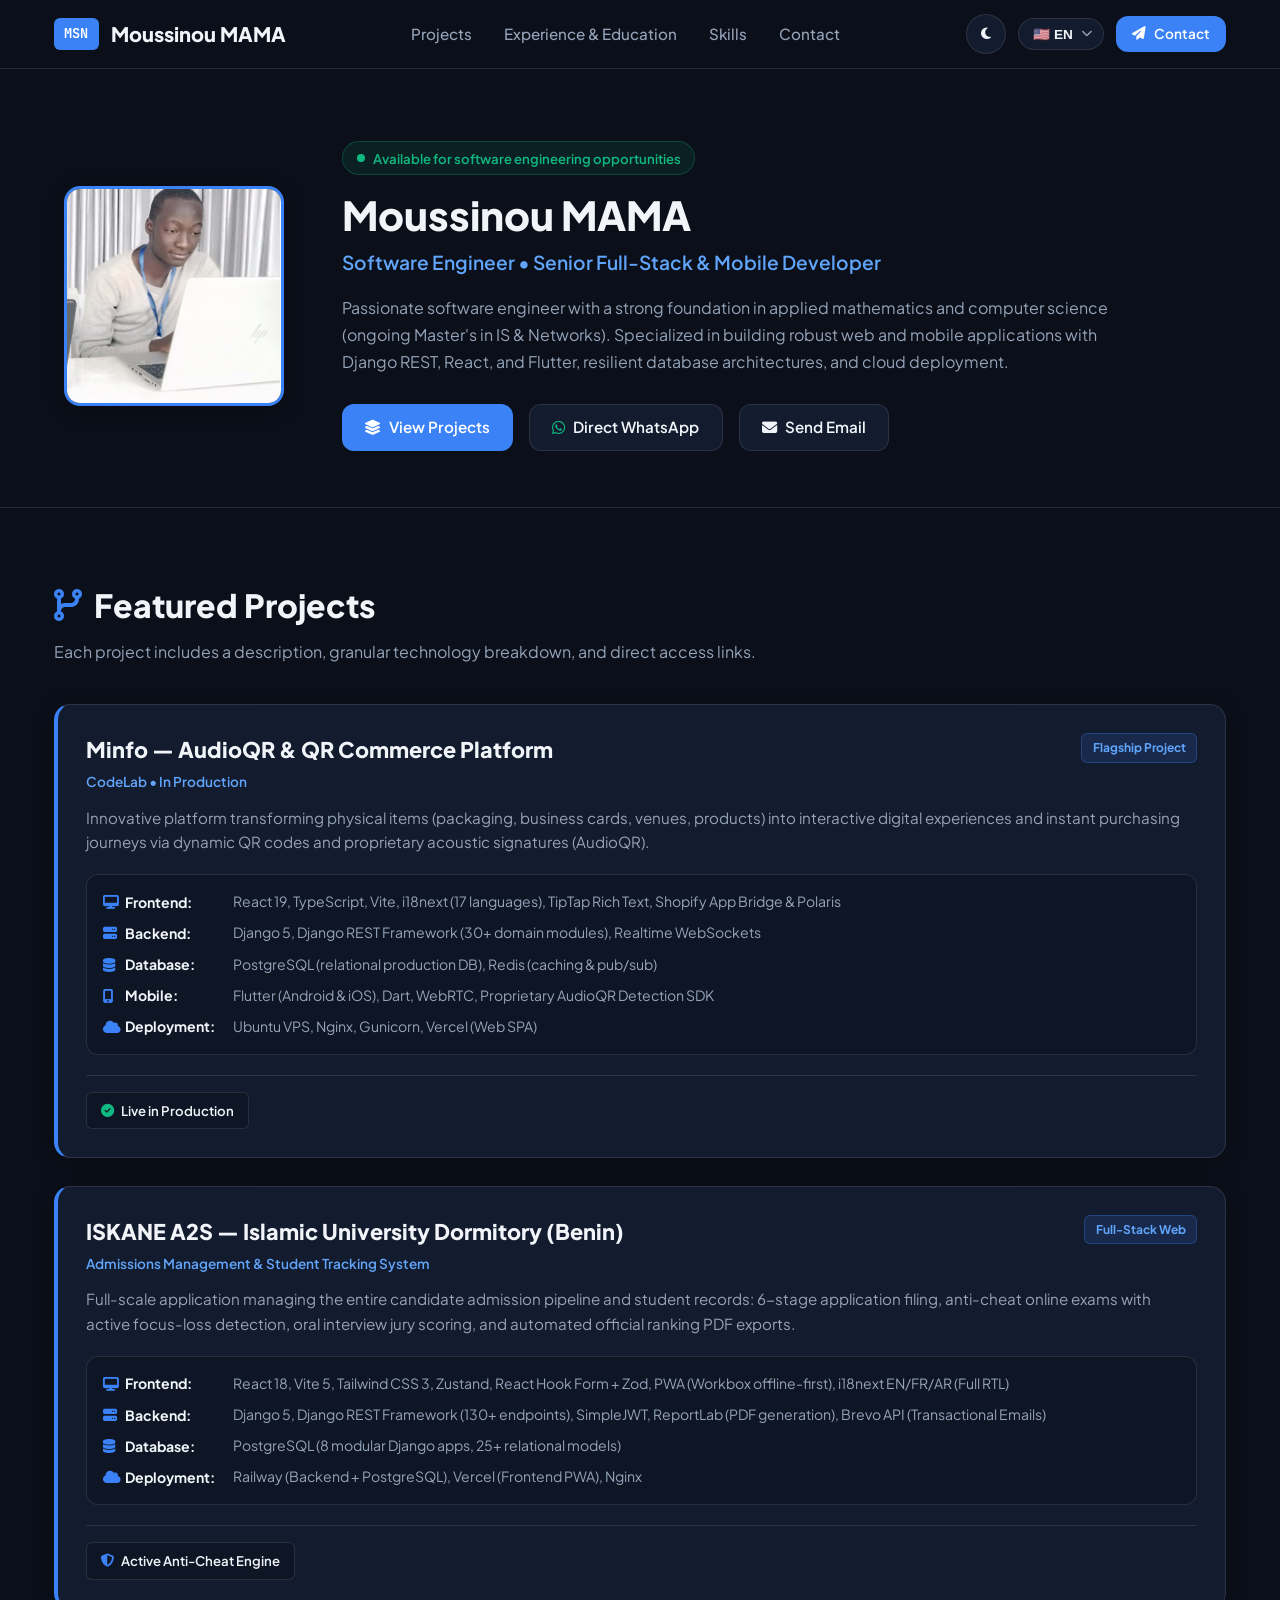
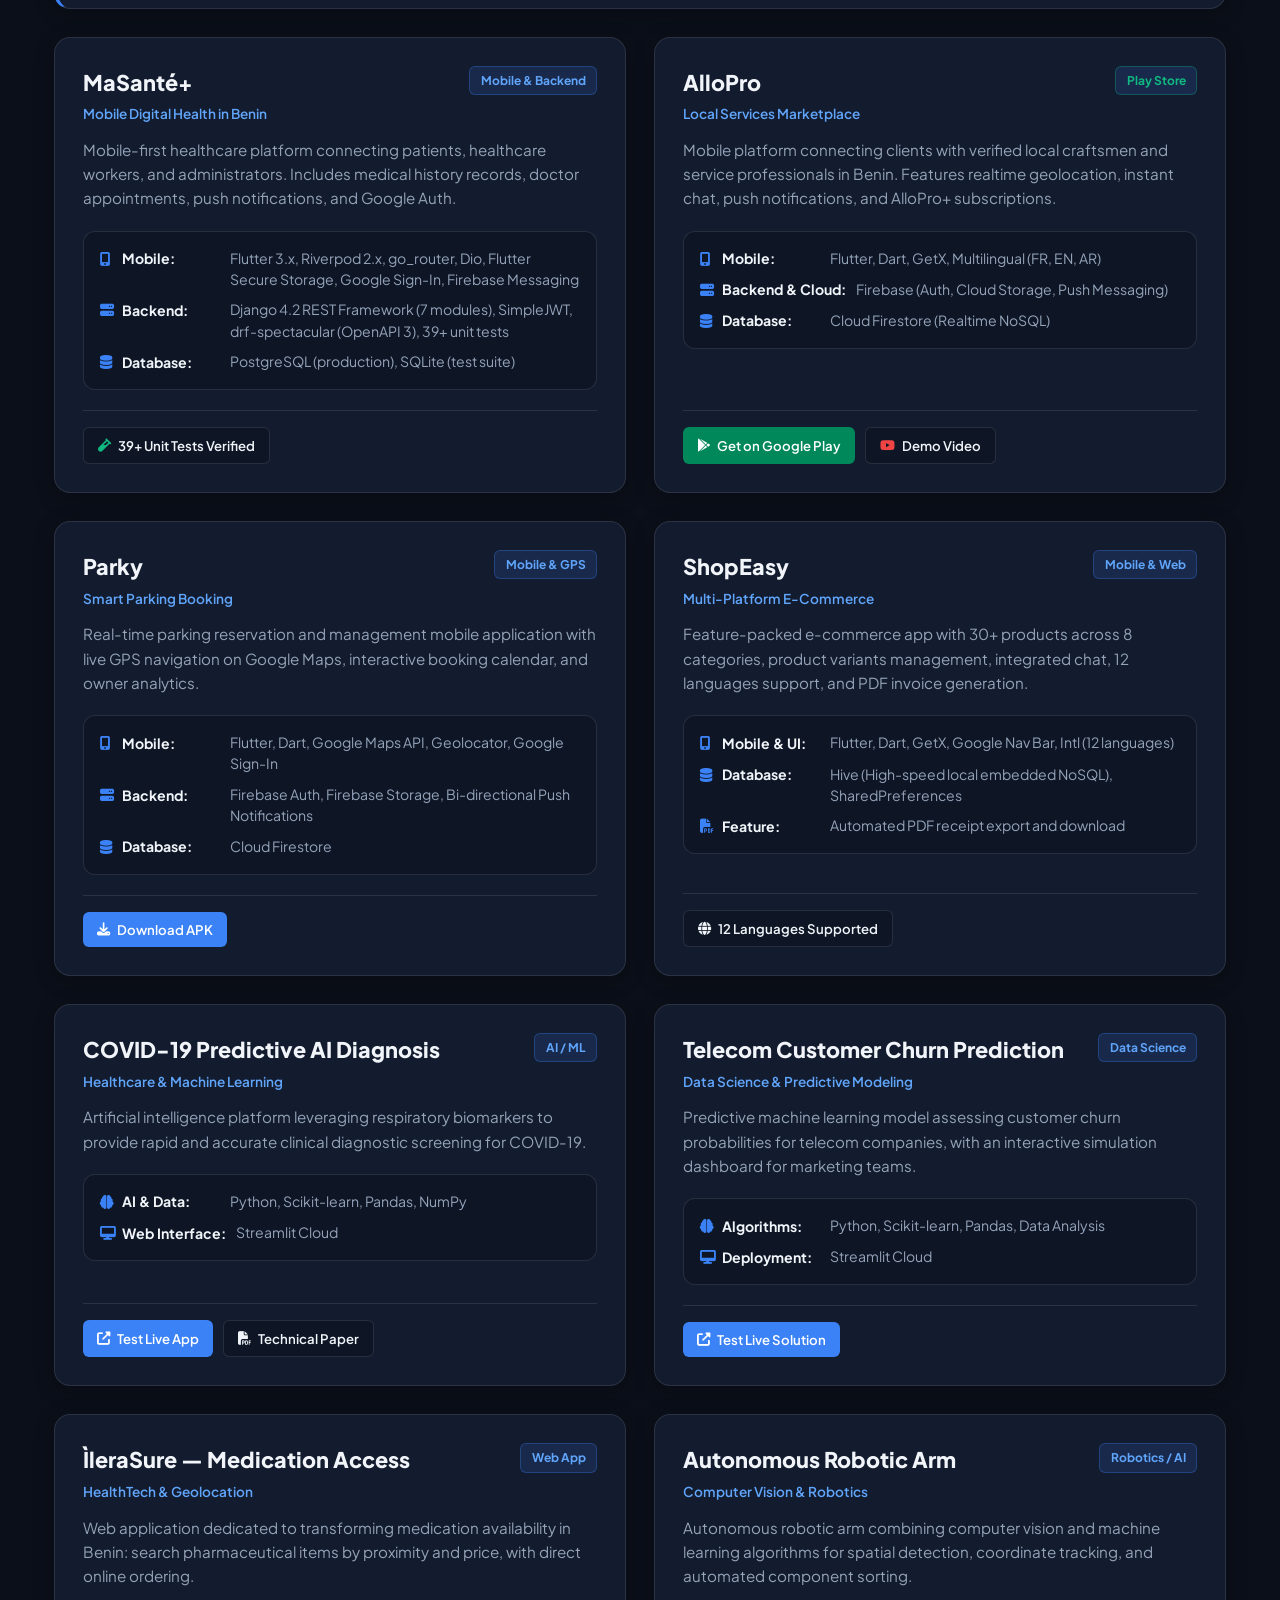
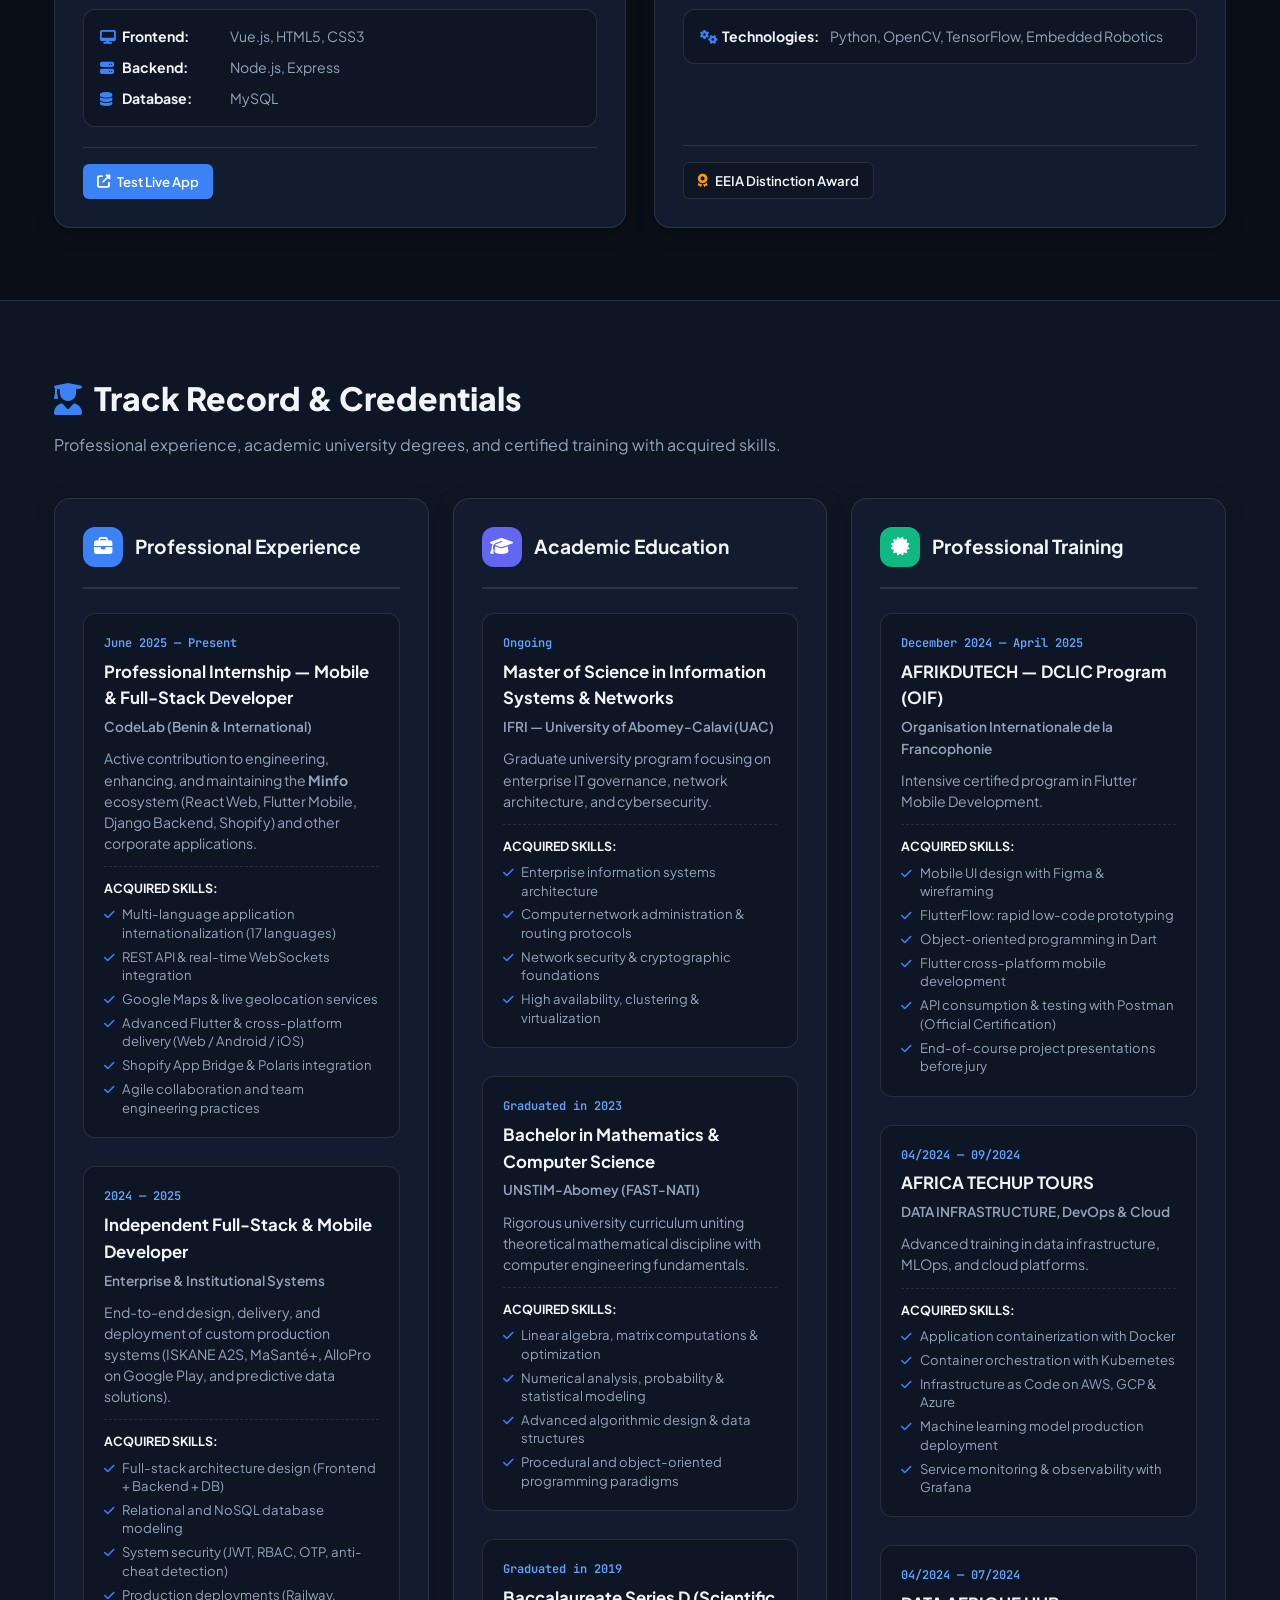
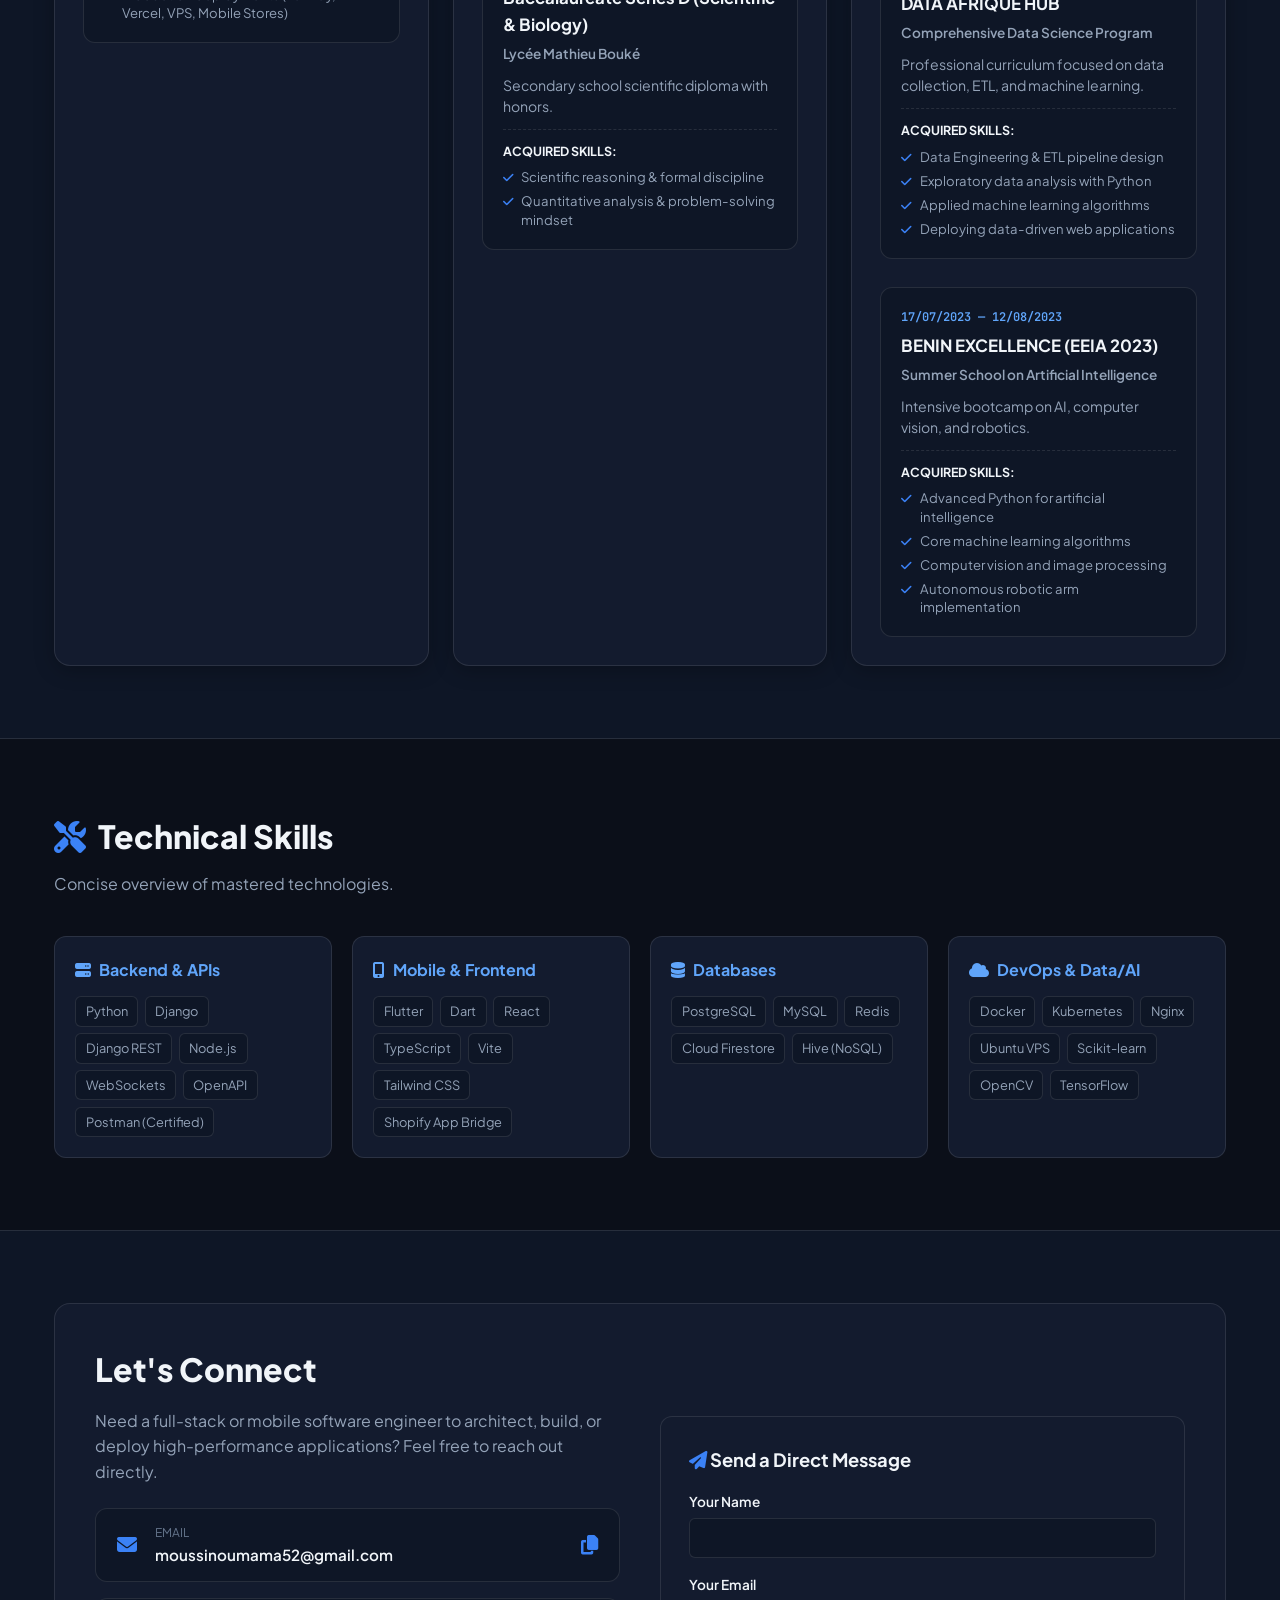
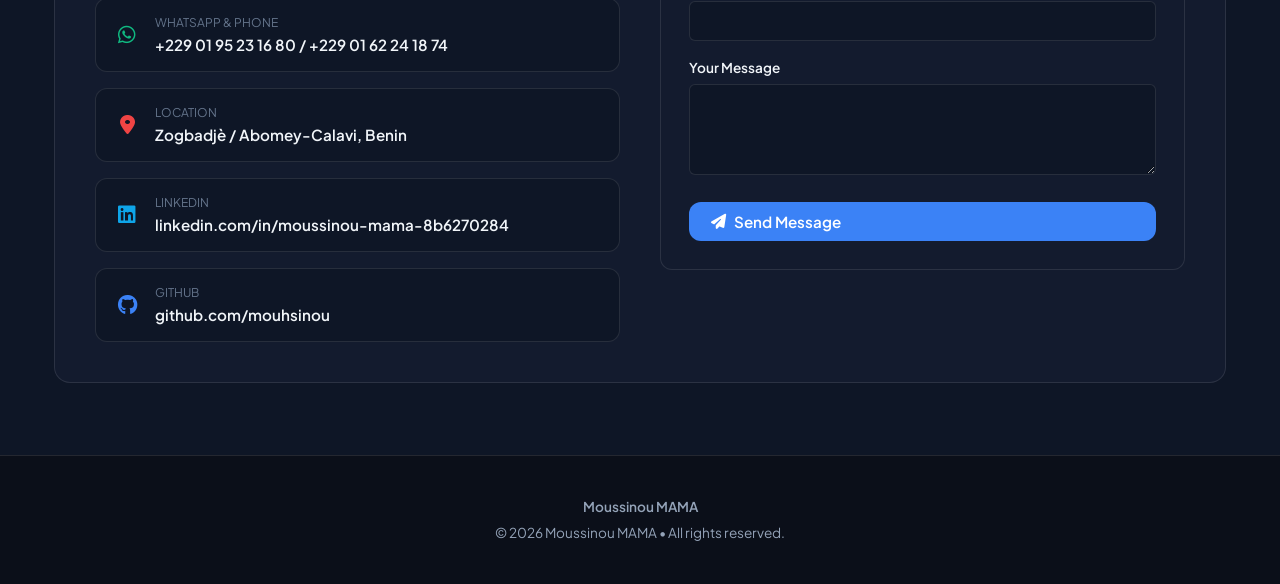
==== commit f1d31b26: "refactor: simplify design, add structured tech breakdown per project, and create 3-column horizontal" ====
--- a/index.html
+++ b/index.html
@@ -3,13 +3,8 @@
 <head>
     <meta charset="UTF-8">
     <meta name="viewport" content="width=device-width, initial-scale=1.0">
-    <title>Moussinou MAMA (MSN) | Senior Software Engineer & Systems Architect</title>
-    <meta name="description" content="Portfolio of Moussinou MAMA — Senior Software Engineer & Systems Architect. Specialized in Distributed Monorepos, Django REST, Flutter, React 19, Cloud & Applied AI.">
-    
-    <!-- Open Graph & Social -->
-    <meta property="og:title" content="Moussinou MAMA (MSN) | Senior Software Engineer & Systems Architect">
-    <meta property="og:description" content="Explore flagship distributed systems by Moussinou MAMA: Minfo AudioQR ecosystem, ISKANE A2S, MaSanté+, and advanced mobile/AI architectures.">
-    <meta property="og:image" content="msn.png">
+    <title>Moussinou MAMA | Software Engineer & Full-Stack / Mobile Developer</title>
+    <meta name="description" content="Portfolio of Moussinou MAMA — Senior Full-Stack & Mobile Developer. Specialist in Django REST, Flutter, React, Databases and Cloud.">
     
     <!-- Fonts & Icons -->
     <link rel="stylesheet" href="https://cdnjs.cloudflare.com/ajax/libs/font-awesome/6.5.1/css/all.min.css">
@@ -22,519 +17,640 @@
         <div class="container nav">
             <a href="#hero" class="nav-brand">
                 <span class="brand-badge">MSN</span>
-                <span>Moussinou <span class="gradient-text">MAMA</span></span>
+                <span>Moussinou MAMA</span>
             </a>
 
             <nav class="nav-menu">
-                <a href="#minfo" class="nav-link"><i class="fas fa-crown" style="color: var(--accent-amber);"></i> Minfo</a>
-                <a href="#projets" class="nav-link">Major Systems</a>
-                <a href="#experience" class="nav-link">Track Record</a>
-                <a href="#competences" class="nav-link">Expertise</a>
+                <a href="#projets" class="nav-link">Projects</a>
+                <a href="#parcours" class="nav-link">Experience & Education</a>
+                <a href="#competences" class="nav-link">Skills</a>
                 <a href="#contact" class="nav-link">Contact</a>
             </nav>
 
             <div class="nav-actions">
-                <!-- Theme Switcher -->
-                <button id="theme-toggle" class="action-btn" title="Toggle Theme (Dark/Light)" aria-label="Toggle Theme">
+                <button id="theme-toggle" class="action-btn" title="Toggle Theme" aria-label="Toggle Theme">
                     <i id="theme-icon" class="fas fa-moon"></i>
                 </button>
 
-                <!-- Language Selector -->
                 <div class="lang-select-wrapper">
                     <select class="lang-select" onchange="handleLanguageChange(this)">
                         <option value="en" selected>🇺🇸 EN</option>
                         <option value="fr">🇫🇷 FR</option>
                         <option value="ar">🇸🇦 AR</option>
                     </select>
-                    <i class="fas fa-chevron-down lang-select-arrow"></i>
-                </div>
-
-                <a href="#contact" class="btn btn-primary" style="padding: 0.5rem 1.15rem; font-size: 0.85rem;">
-                    <i class="fas fa-paper-plane"></i> Get in Touch
+                    <i class="fas fa-chevron-down lang-arrow"></i>
+                </div>
+
+                <a href="#contact" class="btn btn-primary" style="padding: 0.45rem 1rem; font-size: 0.85rem;">
+                    <i class="fas fa-paper-plane"></i> Contact
                 </a>
             </div>
         </div>
     </header>
 
     <!-- ================= Hero Section ================= -->
-    <section id="hero" class="hero-section">
+    <section id="hero" class="hero">
         <div class="container hero-grid">
+            <div class="hero-photo-wrapper">
+                <img src="msn.png" alt="Moussinou MAMA" class="hero-photo">
+            </div>
+
             <div class="hero-content">
-                <div class="status-chip">
-                    <span class="status-pulse"></span>
-                    <span>Available for Senior / Lead Roles & Engineering Architecture</span>
-                </div>
-
-                <h1 class="hero-title">
-                    Architecting <span class="gradient-text">Distributed Systems</span> & High-Performance Mobile Applications.
-                </h1>
-
-                <p class="hero-subtitle">
-                    Accomplished Software Engineer blending applied mathematics, resilient backend architectures (Django REST, PostgreSQL, Redis), cross-platform mobile mastery (Flutter), and cutting-edge web interfaces (React 19, TypeScript).
+                <div class="hero-status">
+                    <span class="status-dot"></span>
+                    <span>Available for software engineering opportunities</span>
+                </div>
+
+                <h1 class="hero-title">Moussinou MAMA</h1>
+                <p class="hero-subtitle">Software Engineer • Senior Full-Stack & Mobile Developer</p>
+
+                <p class="hero-desc">
+                    Passionate software engineer with a strong foundation in applied mathematics and computer science (ongoing Master's in IS & Networks). Specialized in building robust web and mobile applications with Django REST, React, and Flutter, resilient database architectures, and cloud deployment.
                 </p>
 
-                <div class="hero-actions">
-                    <a href="#minfo" class="btn btn-primary">
-                        <i class="fas fa-rocket"></i> Explore Minfo Ecosystem
+                <div class="hero-cta-row">
+                    <a href="#projets" class="btn btn-primary">
+                        <i class="fas fa-layer-group"></i> View Projects
                     </a>
                     <a href="https://wa.me/22995231680" target="_blank" class="btn btn-secondary">
-                        <i class="fab fa-whatsapp" style="color: var(--accent-emerald);"></i> WhatsApp Direct
+                        <i class="fab fa-whatsapp" style="color: var(--success);"></i> Direct WhatsApp
                     </a>
                     <a href="mailto:moussinoumama52@gmail.com" class="btn btn-secondary">
-                        <i class="fas fa-envelope"></i> Email
+                        <i class="fas fa-envelope"></i> Send Email
                     </a>
-                </div>
-
-                <!-- Hero Metrics Counter -->
-                <div class="hero-metrics">
-                    <div class="metric-item">
-                        <span class="metric-number gradient-text">30+</span>
-                        <span class="metric-label">Backend Modules (Minfo)</span>
-                    </div>
-                    <div class="metric-item">
-                        <span class="metric-number gradient-text">17</span>
-                        <span class="metric-label">Languages Supported</span>
-                    </div>
-                    <div class="metric-item">
-                        <span class="metric-number gradient-text">130+</span>
-                        <span class="metric-label">Secured REST Endpoints</span>
-                    </div>
-                    <div class="metric-item">
-                        <span class="metric-number gradient-text">99.9%</span>
-                        <span class="metric-label">Uptime & Reliability</span>
-                    </div>
-                </div>
-            </div>
-
-            <!-- Terminal Visual Card -->
-            <div class="hero-visual">
-                <div class="profile-card">
-                    <div class="profile-header">
-                        <div class="profile-avatar-wrapper">
-                            <img id="hero-avatar" src="msn.png" alt="Moussinou MAMA" class="profile-avatar">
-                        </div>
-                        <div class="profile-meta">
-                            <h3>Moussinou MAMA <span style="font-size: 0.9rem; color: var(--accent-cyan);">(MSN)</span></h3>
-                            <p>Senior Full-Stack & Systems Architect</p>
-                            <span class="tag tag-cyan" style="margin-top: 0.4rem; display: inline-block;">Master in IS & Networks (IFRI)</span>
-                        </div>
-                    </div>
-
-                    <!-- Interactive Terminal Simulation -->
-                    <div class="terminal-window">
-                        <div class="terminal-bar">
-                            <span class="t-dot t-red"></span>
-                            <span class="t-dot t-yellow"></span>
-                            <span class="t-dot t-green"></span>
-                            <span class="terminal-title">msn@senior-workstation:~</span>
-                        </div>
-                        <div class="terminal-body">
-                            <div><span class="t-prompt">$</span> <span id="terminal-cmd" class="t-cmd"></span><span class="t-cursor"></span></div>
-                            <pre id="terminal-out" class="t-out" style="margin-top: 0.6rem; font-family: inherit; font-size: inherit; white-space: pre-wrap;"></pre>
-                        </div>
-                    </div>
                 </div>
             </div>
         </div>
     </section>
 
-    <!-- ================= FLAGSHIP SHOWCASE: MINFO ================= -->
-    <section id="minfo" class="section">
+    <!-- ================= Projects Section ================= -->
+    <section id="projets" class="section">
         <div class="container">
-            <div class="section-header">
-                <span class="section-tag"><i class="fas fa-crown"></i> Flagship Engineering Project</span>
-                <h2 class="section-title">Minfo: AudioQR & QR Commerce Platform</h2>
-                <p class="section-desc">
-                    Transforming physical objects into instantaneous digital experiences and commerce pipelines through dynamic QR codes and proprietary acoustic signatures.
-                </p>
-            </div>
-
-            <div class="flagship-card">
-                <div class="flagship-banner">
-                    <div>
-                        <div class="flagship-badge">
-                            <i class="fas fa-microchip"></i> Polyglot Distributed Monorepo
-                        </div>
-                        <h3 class="flagship-title">End-to-End Minfo Architecture</h3>
-                        <p class="flagship-lead">
-                            Engineered a multi-tier platform comprising a Django REST backend, a React 19 creator studio, a Flutter mobile client with AudioQR detection, and a Shopify Polaris embedded app.
-                        </p>
-                    </div>
-                    <button onclick="openCaseStudy('minfo')" class="btn btn-primary">
-                        <i class="fas fa-search-plus"></i> View System Architecture Case Study
-                    </button>
-                </div>
-
-                <div class="flagship-body">
-                    <!-- 4 Architectural Pillars -->
-                    <div class="arch-grid">
-                        <div class="arch-pillar">
-                            <div class="pillar-icon"><i class="fas fa-server"></i></div>
-                            <h4>1. Django REST Backend</h4>
-                            <span class="repo-slug">github.com/codelab-bj/minfo-v2-backend</span>
-                            <p>Robust REST API (30+ domain modules: campaigns, smartlinks, studio builder, live events, AI assistant, Apple/Google Wallet passes, WebSockets).</p>
-                            <div class="pillar-tech">
-                                <span class="tag tag-cyan">Django 5</span>
-                                <span class="tag">PostgreSQL</span>
-                                <span class="tag">Redis</span>
-                                <span class="tag">Nginx / VPS</span>
-                            </div>
-                        </div>
-
-                        <div class="arch-pillar">
-                            <div class="pillar-icon"><i class="fas fa-globe"></i></div>
-                            <h4>2. React 19 Creator SPA</h4>
-                            <span class="repo-slug">github.com/codelab-bj/minfo-v2-web</span>
-                            <p>Full creator dashboard with drag & drop visual campaign builder, theme engine, TipTap rich text, and PostHog/Firebase telemetry.</p>
-                            <div class="pillar-tech">
-                                <span class="tag tag-cyan">React 19</span>
-                                <span class="tag">TypeScript</span>
-                                <span class="tag">Vite</span>
-                                <span class="tag tag-emerald">17 Languages</span>
-                            </div>
-                        </div>
-
-                        <div class="arch-pillar">
-                            <div class="pillar-icon"><i class="fas fa-mobile-screen"></i></div>
-                            <h4>3. Flutter Mobile App</h4>
-                            <span class="repo-slug">github.com/codelab-bj/minfo-v2-flutter</span>
-                            <p>Cross-platform application (Android, iOS, Web) delivering high-speed QR scanning and real-time AudioQR acoustic signature decoding.</p>
-                            <div class="pillar-tech">
-                                <span class="tag tag-purple">Flutter 3.x</span>
-                                <span class="tag">Dart</span>
-                                <span class="tag">WebRTC</span>
-                                <span class="tag">AudioQR SDK</span>
-                            </div>
-                        </div>
-
-                        <div class="arch-pillar">
-                            <div class="pillar-icon"><i class="fab fa-shopify"></i></div>
-                            <h4>4. Shopify Merchant App</h4>
-                            <span class="repo-slug">github.com/rstorti/minfo-shopify-dash</span>
-                            <p>Embedded app inside Shopify Admin enabling merchants to launch AudioQR campaigns directly linked to catalog items.</p>
-                            <div class="pillar-tech">
-                                <span class="tag tag-emerald">Shopify Polaris</span>
-                                <span class="tag">App Bridge</span>
-                                <span class="tag">React 18</span>
-                            </div>
-                        </div>
-                    </div>
-
-                    <!-- Highlights Box -->
-                    <div class="flagship-highlights">
-                        <div class="hl-column">
-                            <h5><i class="fas fa-shield-halved"></i> API Contracts & System Resilience</h5>
-                            <ul class="hl-list">
-                                <li><i class="fas fa-check"></i> Formal OpenAPI specification (`@minfo/api-contract`) acting as single source of truth across 4 independent clients.</li>
-                                <li><i class="fas fa-check"></i> Multi-tenant auth with JWT rotation, Shopify merchant token exchange, and real-time WebSocket sync.</li>
-                                <li><i class="fas fa-check"></i> Production-hardened deployment on Ubuntu VPS with Nginx reverse proxy, Gunicorn workers, and Redis caching.</li>
-                            </ul>
-                        </div>
-                        <div class="hl-column">
-                            <h5><i class="fas fa-cubes"></i> Shared Packages & Cross-Platform Code</h5>
-                            <ul class="hl-list">
-                                <li><i class="fas fa-check"></i> <strong>@minfo/studio-ui</strong>: Reusable component library shared between Web SPA and Shopify Dashboard.</li>
-                                <li><i class="fas fa-check"></i> <strong>@minfo/minfo_sdk</strong>: Proprietary Dart audio signal processing SDK.</li>
-                                <li><i class="fas fa-check"></i> Comprehensive internationalization across 17 languages with bidirectional LTR/RTL support.</li>
-                            </ul>
-                        </div>
-                    </div>
-                </div>
+            <div class="section-head">
+                <h2 class="section-title"><i class="fas fa-code-branch" style="color: var(--primary);"></i> Featured Projects</h2>
+                <p class="section-subtitle">Each project includes a description, granular technology breakdown, and direct access links.</p>
+            </div>
+
+            <div class="projects-grid">
+
+                <!-- 1. Minfo -->
+                <div class="project-card featured">
+                    <div class="project-header-top">
+                        <div>
+                            <h3 class="project-title">Minfo — AudioQR & QR Commerce Platform</h3>
+                            <span style="font-size: 0.85rem; color: var(--primary-light); font-weight: 600;">CodeLab • In Production</span>
+                        </div>
+                        <span class="project-badge">Flagship Project</span>
+                    </div>
+
+                    <p class="project-desc">
+                        Innovative platform transforming physical items (packaging, business cards, venues, products) into interactive digital experiences and instant purchasing journeys via dynamic QR codes and proprietary acoustic signatures (AudioQR).
+                    </p>
+
+                    <div class="tech-breakdown">
+                        <div class="tech-row">
+                            <span class="tech-label"><i class="fas fa-desktop"></i> Frontend:</span>
+                            <span class="tech-value">React 19, TypeScript, Vite, i18next (17 languages), TipTap Rich Text, Shopify App Bridge & Polaris</span>
+                        </div>
+                        <div class="tech-row">
+                            <span class="tech-label"><i class="fas fa-server"></i> Backend:</span>
+                            <span class="tech-value">Django 5, Django REST Framework (30+ domain modules), Realtime WebSockets</span>
+                        </div>
+                        <div class="tech-row">
+                            <span class="tech-label"><i class="fas fa-database"></i> Database:</span>
+                            <span class="tech-value">PostgreSQL (relational production DB), Redis (caching & pub/sub)</span>
+                        </div>
+                        <div class="tech-row">
+                            <span class="tech-label"><i class="fas fa-mobile-alt"></i> Mobile:</span>
+                            <span class="tech-value">Flutter (Android & iOS), Dart, WebRTC, Proprietary AudioQR Detection SDK</span>
+                        </div>
+                        <div class="tech-row">
+                            <span class="tech-label"><i class="fas fa-cloud"></i> Deployment:</span>
+                            <span class="tech-value">Ubuntu VPS, Nginx, Gunicorn, Vercel (Web SPA)</span>
+                        </div>
+                    </div>
+
+                    <div class="project-actions">
+                        <span class="link-btn link-btn-outline" style="cursor: default;"><i class="fas fa-check-circle" style="color: var(--success);"></i> Live in Production</span>
+                    </div>
+                </div>
+
+                <!-- 2. ISKANE A2S -->
+                <div class="project-card featured">
+                    <div class="project-header-top">
+                        <div>
+                            <h3 class="project-title">ISKANE A2S — Islamic University Dormitory (Benin)</h3>
+                            <span style="font-size: 0.85rem; color: var(--primary-light); font-weight: 600;">Admissions Management & Student Tracking System</span>
+                        </div>
+                        <span class="project-badge">Full-Stack Web</span>
+                    </div>
+
+                    <p class="project-desc">
+                        Full-scale application managing the entire candidate admission pipeline and student records: 6-stage application filing, anti-cheat online exams with active focus-loss detection, oral interview jury scoring, and automated official ranking PDF exports.
+                    </p>
+
+                    <div class="tech-breakdown">
+                        <div class="tech-row">
+                            <span class="tech-label"><i class="fas fa-desktop"></i> Frontend:</span>
+                            <span class="tech-value">React 18, Vite 5, Tailwind CSS 3, Zustand, React Hook Form + Zod, PWA (Workbox offline-first), i18next EN/FR/AR (Full RTL)</span>
+                        </div>
+                        <div class="tech-row">
+                            <span class="tech-label"><i class="fas fa-server"></i> Backend:</span>
+                            <span class="tech-value">Django 5, Django REST Framework (130+ endpoints), SimpleJWT, ReportLab (PDF generation), Brevo API (Transactional Emails)</span>
+                        </div>
+                        <div class="tech-row">
+                            <span class="tech-label"><i class="fas fa-database"></i> Database:</span>
+                            <span class="tech-value">PostgreSQL (8 modular Django apps, 25+ relational models)</span>
+                        </div>
+                        <div class="tech-row">
+                            <span class="tech-label"><i class="fas fa-cloud"></i> Deployment:</span>
+                            <span class="tech-value">Railway (Backend + PostgreSQL), Vercel (Frontend PWA), Nginx</span>
+                        </div>
+                    </div>
+
+                    <div class="project-actions">
+                        <span class="link-btn link-btn-outline" style="cursor: default;"><i class="fas fa-shield-alt" style="color: var(--primary);"></i> Active Anti-Cheat Engine</span>
+                    </div>
+                </div>
+
+                <!-- 3. MaSanté+ -->
+                <div class="project-card">
+                    <div class="project-header-top">
+                        <div>
+                            <h3 class="project-title">MaSanté+</h3>
+                            <span style="font-size: 0.85rem; color: var(--primary-light); font-weight: 600;">Mobile Digital Health in Benin</span>
+                        </div>
+                        <span class="project-badge">Mobile & Backend</span>
+                    </div>
+
+                    <p class="project-desc">
+                        Mobile-first healthcare platform connecting patients, healthcare workers, and administrators. Includes medical history records, doctor appointments, push notifications, and Google Auth.
+                    </p>
+
+                    <div class="tech-breakdown">
+                        <div class="tech-row">
+                            <span class="tech-label"><i class="fas fa-mobile-alt"></i> Mobile:</span>
+                            <span class="tech-value">Flutter 3.x, Riverpod 2.x, go_router, Dio, Flutter Secure Storage, Google Sign-In, Firebase Messaging</span>
+                        </div>
+                        <div class="tech-row">
+                            <span class="tech-label"><i class="fas fa-server"></i> Backend:</span>
+                            <span class="tech-value">Django 4.2 REST Framework (7 modules), SimpleJWT, drf-spectacular (OpenAPI 3), 39+ unit tests</span>
+                        </div>
+                        <div class="tech-row">
+                            <span class="tech-label"><i class="fas fa-database"></i> Database:</span>
+                            <span class="tech-value">PostgreSQL (production), SQLite (test suite)</span>
+                        </div>
+                    </div>
+
+                    <div class="project-actions">
+                        <span class="link-btn link-btn-outline" style="cursor: default;"><i class="fas fa-vial" style="color: var(--success);"></i> 39+ Unit Tests Verified</span>
+                    </div>
+                </div>
+
+                <!-- 4. AlloPro -->
+                <div class="project-card">
+                    <div class="project-header-top">
+                        <div>
+                            <h3 class="project-title">AlloPro</h3>
+                            <span style="font-size: 0.85rem; color: var(--primary-light); font-weight: 600;">Local Services Marketplace</span>
+                        </div>
+                        <span class="project-badge" style="color: var(--success); border-color: rgba(16, 185, 129, 0.3);">Play Store</span>
+                    </div>
+
+                    <p class="project-desc">
+                        Mobile platform connecting clients with verified local craftsmen and service professionals in Benin. Features realtime geolocation, instant chat, push notifications, and AlloPro+ subscriptions.
+                    </p>
+
+                    <div class="tech-breakdown">
+                        <div class="tech-row">
+                            <span class="tech-label"><i class="fas fa-mobile-alt"></i> Mobile:</span>
+                            <span class="tech-value">Flutter, Dart, GetX, Multilingual (FR, EN, AR)</span>
+                        </div>
+                        <div class="tech-row">
+                            <span class="tech-label"><i class="fas fa-server"></i> Backend & Cloud:</span>
+                            <span class="tech-value">Firebase (Auth, Cloud Storage, Push Messaging)</span>
+                        </div>
+                        <div class="tech-row">
+                            <span class="tech-label"><i class="fas fa-database"></i> Database:</span>
+                            <span class="tech-value">Cloud Firestore (Realtime NoSQL)</span>
+                        </div>
+                    </div>
+
+                    <div class="project-actions">
+                        <a href="https://play.google.com/store/apps/details?id=com.allopro.allopro" target="_blank" class="link-btn link-btn-store">
+                            <i class="fab fa-google-play"></i> Get on Google Play
+                        </a>
+                        <a href="https://youtu.be/XSc0m07hXcM?si=pplgiT2FSJfK-_qj" target="_blank" class="link-btn link-btn-outline">
+                            <i class="fab fa-youtube" style="color: #ef4444;"></i> Demo Video
+                        </a>
+                    </div>
+                </div>
+
+                <!-- 5. Parky -->
+                <div class="project-card">
+                    <div class="project-header-top">
+                        <div>
+                            <h3 class="project-title">Parky</h3>
+                            <span style="font-size: 0.85rem; color: var(--primary-light); font-weight: 600;">Smart Parking Booking</span>
+                        </div>
+                        <span class="project-badge">Mobile & GPS</span>
+                    </div>
+
+                    <p class="project-desc">
+                        Real-time parking reservation and management mobile application with live GPS navigation on Google Maps, interactive booking calendar, and owner analytics.
+                    </p>
+
+                    <div class="tech-breakdown">
+                        <div class="tech-row">
+                            <span class="tech-label"><i class="fas fa-mobile-alt"></i> Mobile:</span>
+                            <span class="tech-value">Flutter, Dart, Google Maps API, Geolocator, Google Sign-In</span>
+                        </div>
+                        <div class="tech-row">
+                            <span class="tech-label"><i class="fas fa-server"></i> Backend:</span>
+                            <span class="tech-value">Firebase Auth, Firebase Storage, Bi-directional Push Notifications</span>
+                        </div>
+                        <div class="tech-row">
+                            <span class="tech-label"><i class="fas fa-database"></i> Database:</span>
+                            <span class="tech-value">Cloud Firestore</span>
+                        </div>
+                    </div>
+
+                    <div class="project-actions">
+                        <a href="https://drive.google.com/file/d/1ZduVRKx2NIhzlLoLQtLeKL4T0wroVE0w/view?usp=sharing" target="_blank" class="link-btn link-btn-primary">
+                            <i class="fas fa-download"></i> Download APK
+                        </a>
+                    </div>
+                </div>
+
+                <!-- 6. ShopEasy -->
+                <div class="project-card">
+                    <div class="project-header-top">
+                        <div>
+                            <h3 class="project-title">ShopEasy</h3>
+                            <span style="font-size: 0.85rem; color: var(--primary-light); font-weight: 600;">Multi-Platform E-Commerce</span>
+                        </div>
+                        <span class="project-badge">Mobile & Web</span>
+                    </div>
+
+                    <p class="project-desc">
+                        Feature-packed e-commerce app with 30+ products across 8 categories, product variants management, integrated chat, 12 languages support, and PDF invoice generation.
+                    </p>
+
+                    <div class="tech-breakdown">
+                        <div class="tech-row">
+                            <span class="tech-label"><i class="fas fa-mobile-alt"></i> Mobile & UI:</span>
+                            <span class="tech-value">Flutter, Dart, GetX, Google Nav Bar, Intl (12 languages)</span>
+                        </div>
+                        <div class="tech-row">
+                            <span class="tech-label"><i class="fas fa-database"></i> Database:</span>
+                            <span class="tech-value">Hive (High-speed local embedded NoSQL), SharedPreferences</span>
+                        </div>
+                        <div class="tech-row">
+                            <span class="tech-label"><i class="fas fa-file-pdf"></i> Feature:</span>
+                            <span class="tech-value">Automated PDF receipt export and download</span>
+                        </div>
+                    </div>
+
+                    <div class="project-actions">
+                        <span class="link-btn link-btn-outline" style="cursor: default;"><i class="fas fa-globe"></i> 12 Languages Supported</span>
+                    </div>
+                </div>
+
+                <!-- 7. COVID-19 AI Diagnostics -->
+                <div class="project-card">
+                    <div class="project-header-top">
+                        <div>
+                            <h3 class="project-title">COVID-19 Predictive AI Diagnosis</h3>
+                            <span style="font-size: 0.85rem; color: var(--primary-light); font-weight: 600;">Healthcare & Machine Learning</span>
+                        </div>
+                        <span class="project-badge">AI / ML</span>
+                    </div>
+
+                    <p class="project-desc">
+                        Artificial intelligence platform leveraging respiratory biomarkers to provide rapid and accurate clinical diagnostic screening for COVID-19.
+                    </p>
+
+                    <div class="tech-breakdown">
+                        <div class="tech-row">
+                            <span class="tech-label"><i class="fas fa-brain"></i> AI & Data:</span>
+                            <span class="tech-value">Python, Scikit-learn, Pandas, NumPy</span>
+                        </div>
+                        <div class="tech-row">
+                            <span class="tech-label"><i class="fas fa-desktop"></i> Web Interface:</span>
+                            <span class="tech-value">Streamlit Cloud</span>
+                        </div>
+                    </div>
+
+                    <div class="project-actions">
+                        <a href="https://moussinou-covid-diagnostics.streamlit.app/" target="_blank" class="link-btn link-btn-primary">
+                            <i class="fas fa-external-link-alt"></i> Test Live App
+                        </a>
+                        <a href="https://drive.google.com/file/d/1jl1MJON2KpFDIaJZsnYck7PHzKHaN5Uv/view?usp=sharing" target="_blank" class="link-btn link-btn-outline">
+                            <i class="fas fa-file-pdf"></i> Technical Paper
+                        </a>
+                    </div>
+                </div>
+
+                <!-- 8. Telecom Churn Prediction -->
+                <div class="project-card">
+                    <div class="project-header-top">
+                        <div>
+                            <h3 class="project-title">Telecom Customer Churn Prediction</h3>
+                            <span style="font-size: 0.85rem; color: var(--primary-light); font-weight: 600;">Data Science & Predictive Modeling</span>
+                        </div>
+                        <span class="project-badge">Data Science</span>
+                    </div>
+
+                    <p class="project-desc">
+                        Predictive machine learning model assessing customer churn probabilities for telecom companies, with an interactive simulation dashboard for marketing teams.
+                    </p>
+
+                    <div class="tech-breakdown">
+                        <div class="tech-row">
+                            <span class="tech-label"><i class="fas fa-brain"></i> Algorithms:</span>
+                            <span class="tech-value">Python, Scikit-learn, Pandas, Data Analysis</span>
+                        </div>
+                        <div class="tech-row">
+                            <span class="tech-label"><i class="fas fa-desktop"></i> Deployment:</span>
+                            <span class="tech-value">Streamlit Cloud</span>
+                        </div>
+                    </div>
+
+                    <div class="project-actions">
+                        <a href="https://moussinouchurnpredict.streamlit.app/" target="_blank" class="link-btn link-btn-primary">
+                            <i class="fas fa-external-link-alt"></i> Test Live Solution
+                        </a>
+                    </div>
+                </div>
+
+                <!-- 9. ÌleraSure -->
+                <div class="project-card">
+                    <div class="project-header-top">
+                        <div>
+                            <h3 class="project-title">ÌleraSure — Medication Access</h3>
+                            <span style="font-size: 0.85rem; color: var(--primary-light); font-weight: 600;">HealthTech & Geolocation</span>
+                        </div>
+                        <span class="project-badge">Web App</span>
+                    </div>
+
+                    <p class="project-desc">
+                        Web application dedicated to transforming medication availability in Benin: search pharmaceutical items by proximity and price, with direct online ordering.
+                    </p>
+
+                    <div class="tech-breakdown">
+                        <div class="tech-row">
+                            <span class="tech-label"><i class="fas fa-desktop"></i> Frontend:</span>
+                            <span class="tech-value">Vue.js, HTML5, CSS3</span>
+                        </div>
+                        <div class="tech-row">
+                            <span class="tech-label"><i class="fas fa-server"></i> Backend:</span>
+                            <span class="tech-value">Node.js, Express</span>
+                        </div>
+                        <div class="tech-row">
+                            <span class="tech-label"><i class="fas fa-database"></i> Database:</span>
+                            <span class="tech-value">MySQL</span>
+                        </div>
+                    </div>
+
+                    <div class="project-actions">
+                        <a href="https://blue-worm-998583.hostingersite.com/" target="_blank" class="link-btn link-btn-primary">
+                            <i class="fas fa-external-link-alt"></i> Test Live App
+                        </a>
+                    </div>
+                </div>
+
+                <!-- 10. Robotic Arm -->
+                <div class="project-card">
+                    <div class="project-header-top">
+                        <div>
+                            <h3 class="project-title">Autonomous Robotic Arm</h3>
+                            <span style="font-size: 0.85rem; color: var(--primary-light); font-weight: 600;">Computer Vision & Robotics</span>
+                        </div>
+                        <span class="project-badge">Robotics / AI</span>
+                    </div>
+
+                    <p class="project-desc">
+                        Autonomous robotic arm combining computer vision and machine learning algorithms for spatial detection, coordinate tracking, and automated component sorting.
+                    </p>
+
+                    <div class="tech-breakdown">
+                        <div class="tech-row">
+                            <span class="tech-label"><i class="fas fa-cogs"></i> Technologies:</span>
+                            <span class="tech-value">Python, OpenCV, TensorFlow, Embedded Robotics</span>
+                        </div>
+                    </div>
+
+                    <div class="project-actions">
+                        <span class="link-btn link-btn-outline" style="cursor: default;"><i class="fas fa-award" style="color: var(--warning);"></i> EEIA Distinction Award</span>
+                    </div>
+                </div>
+
             </div>
         </div>
     </section>
 
-    <!-- ================= PROJETS MAJEURS ================= -->
-    <section id="projets" class="section">
+    <!-- ================= 3 HORIZONTAL SECTIONS: EXPERIENCE & EDUCATION ================= -->
+    <section id="parcours" class="section" style="background: var(--bg-alt); border-top: 1px solid var(--border); border-bottom: 1px solid var(--border);">
         <div class="container">
-            <div class="section-header">
-                <span class="section-tag"><i class="fas fa-layer-group"></i> Engineering Systems</span>
-                <h2 class="section-title">Engineered Solutions & Projects</h2>
-                <p class="section-desc">
-                    Enterprise platforms, robust data models, live mobile stores, and applied machine learning models.
-                </p>
-            </div>
-
-            <!-- Filter Tabs -->
-            <div class="filter-tabs">
-                <button class="filter-btn active" data-filter="all">All Projects</button>
-                <button class="filter-btn" data-filter="distributed">Distributed Systems</button>
-                <button class="filter-btn" data-filter="cloud">Full-Stack & Cloud</button>
-                <button class="filter-btn" data-filter="mobile">Mobile & Cross-Platform</button>
-                <button class="filter-btn" data-filter="ai">AI & Data Science</button>
-            </div>
-
-            <!-- Grid of Projects -->
-            <div class="projects-grid">
-
-                <!-- 1. ISKANE A2S -->
-                <div class="project-card featured" data-category="cloud">
-                    <div class="project-card-header">
-                        <div class="project-top-row">
-                            <span class="project-type"><i class="fas fa-university"></i> University System</span>
-                            <div class="project-links">
-                                <button onclick="openCaseStudy('iskane')" class="icon-link" title="Open Case Study">
-                                    <i class="fas fa-expand-arrows-alt"></i>
-                                </button>
-                            </div>
-                        </div>
-                        <h3 class="project-title">ISKANE A2S — Admissions & Student Management</h3>
-                    </div>
-                    <div class="project-card-body">
-                        <p class="project-desc">
-                            Full-stack web application orchestrating the entire admissions pipeline for the Islamic University Dormitory (Benin): 6-step candidate filing, online exams with active anti-cheat focus-loss detection, oral interview scoring, and dynamic PDF rank list generation.
-                        </p>
-                        <div class="project-key-stats">
-                            <div class="stat-item">
-                                <span class="stat-val">130+</span>
-                                <span class="stat-desc">REST Endpoints</span>
-                            </div>
-                            <div class="stat-item">
-                                <span class="stat-val">5 Roles</span>
-                                <span class="stat-desc">RBAC Security</span>
-                            </div>
-                            <div class="stat-item">
-                                <span class="stat-val">Anti-Cheat</span>
-                                <span class="stat-desc">Focus Loss Detection</span>
-                            </div>
-                            <div class="stat-item">
-                                <span class="stat-val">PWA</span>
-                                <span class="stat-desc">Offline First EN/FR/AR</span>
-                            </div>
-                        </div>
-                    </div>
-                    <div class="project-card-footer">
-                        <div class="project-tags">
-                            <span class="tag tag-cyan">Django 5</span>
-                            <span class="tag">React 18 PWA</span>
-                            <span class="tag">PostgreSQL</span>
-                            <span class="tag">ReportLab PDF</span>
-                        </div>
-                        <button onclick="openCaseStudy('iskane')" class="btn-details">
-                            Architecture Case Study <i class="fas fa-arrow-right"></i>
-                        </button>
-                    </div>
-                </div>
-
-                <!-- 2. MaSanté+ -->
-                <div class="project-card" data-category="mobile">
-                    <div class="project-card-header">
-                        <div class="project-top-row">
-                            <span class="project-type"><i class="fas fa-heart-pulse"></i> Mobile HealthTech</span>
-                            <div class="project-links">
-                                <button onclick="openCaseStudy('masante')" class="icon-link" title="Open Case Study">
-                                    <i class="fas fa-expand-arrows-alt"></i>
-                                </button>
-                            </div>
-                        </div>
-                        <h3 class="project-title">MaSanté+ — Mobile Health Platform</h3>
-                    </div>
-                    <div class="project-card-body">
-                        <p class="project-desc">
-                            Flutter + Django REST monorepo connecting patients, medical agents, and administrators. Features encrypted records, appointment scheduling, push notifications (FCM), and 39+ unit tests.
-                        </p>
-                    </div>
-                    <div class="project-card-footer">
-                        <div class="project-tags">
-                            <span class="tag tag-purple">Flutter 3.x</span>
-                            <span class="tag">Django DRF</span>
-                            <span class="tag">Riverpod</span>
-                        </div>
-                        <button onclick="openCaseStudy('masante')" class="btn-details">
-                            Explore <i class="fas fa-arrow-right"></i>
-                        </button>
-                    </div>
-                </div>
-
-                <!-- 3. AlloPro -->
-                <div class="project-card" data-category="mobile">
-                    <div class="project-card-header">
-                        <div class="project-top-row">
-                            <span class="project-type"><i class="fab fa-google-play"></i> Live On Play Store</span>
-                            <div class="project-links">
-                                <a href="https://play.google.com/store/apps/details?id=com.allopro.allopro" target="_blank" class="icon-link" title="Play Store">
-                                    <i class="fab fa-google-play"></i>
-                                </a>
-                                <button onclick="openCaseStudy('allopro')" class="icon-link" title="Open Case Study">
-                                    <i class="fas fa-expand-arrows-alt"></i>
-                                </button>
-                            </div>
-                        </div>
-                        <h3 class="project-title">AlloPro — Local Services Marketplace</h3>
-                    </div>
-                    <div class="project-card-body">
-                        <p class="project-desc">
-                            Cross-platform mobile app matching clients with qualified local service providers. Features AlloPro+ subscriptions, real-time messaging, and geolocation.
-                        </p>
-                    </div>
-                    <div class="project-card-footer">
-                        <div class="project-tags">
-                            <span class="tag tag-purple">Flutter</span>
-                            <span class="tag">Firebase</span>
-                            <span class="tag">GetX</span>
-                        </div>
-                        <button onclick="openCaseStudy('allopro')" class="btn-details">
-                            Explore <i class="fas fa-arrow-right"></i>
-                        </button>
-                    </div>
-                </div>
-
-                <!-- 4. Parky -->
-                <div class="project-card" data-category="mobile">
-                    <div class="project-card-header">
-                        <div class="project-top-row">
-                            <span class="project-type"><i class="fas fa-car"></i> Smart Parking</span>
-                            <div class="project-links">
-                                <a href="https://drive.google.com/file/d/1ZduVRKx2NIhzlLoLQtLeKL4T0wroVE0w/view?usp=sharing" target="_blank" class="icon-link" title="Download APK">
-                                    <i class="fas fa-download"></i>
-                                </a>
-                                <button onclick="openCaseStudy('parky')" class="icon-link" title="Open Case Study">
-                                    <i class="fas fa-expand-arrows-alt"></i>
-                                </button>
-                            </div>
-                        </div>
-                        <h3 class="project-title">Parky — Smart Parking System</h3>
-                    </div>
-                    <div class="project-card-body">
-                        <p class="project-desc">
-                            Real-time parking space reservation app featuring live GPS clustering on Google Maps, slot calendar, and owner analytics.
-                        </p>
-                    </div>
-                    <div class="project-card-footer">
-                        <div class="project-tags">
-                            <span class="tag tag-purple">Flutter</span>
-                            <span class="tag">Google Maps</span>
-                            <span class="tag">Firebase</span>
-                        </div>
-                        <button onclick="openCaseStudy('parky')" class="btn-details">
-                            Explore <i class="fas fa-arrow-right"></i>
-                        </button>
-                    </div>
-                </div>
-
-                <!-- 5. ShopEasy -->
-                <div class="project-card" data-category="mobile">
-                    <div class="project-card-header">
-                        <div class="project-top-row">
-                            <span class="project-type"><i class="fas fa-cart-shopping"></i> E-Commerce</span>
-                            <div class="project-links">
-                                <button onclick="openCaseStudy('shopeasy')" class="icon-link" title="Open Case Study">
-                                    <i class="fas fa-expand-arrows-alt"></i>
-                                </button>
-                            </div>
-                        </div>
-                        <h3 class="project-title">ShopEasy — Multi-Platform Store</h3>
-                    </div>
-                    <div class="project-card-body">
-                        <p class="project-desc">
-                            High-speed e-commerce application with Hive NoSQL local persistence, 12 languages, and automated PDF receipt generation.
-                        </p>
-                    </div>
-                    <div class="project-card-footer">
-                        <div class="project-tags">
-                            <span class="tag tag-purple">Flutter</span>
-                            <span class="tag">Hive DB</span>
-                            <span class="tag">12 Languages</span>
-                        </div>
-                        <button onclick="openCaseStudy('shopeasy')" class="btn-details">
-                            Explore <i class="fas fa-arrow-right"></i>
-                        </button>
-                    </div>
-                </div>
-
-                <!-- 6. COVID-19 Diagnostics -->
-                <div class="project-card" data-category="ai">
-                    <div class="project-card-header">
-                        <div class="project-top-row">
-                            <span class="project-type"><i class="fas fa-brain"></i> Machine Learning</span>
-                            <div class="project-links">
-                                <a href="https://moussinou-covid-diagnostics.streamlit.app/" target="_blank" class="icon-link" title="Demo">
-                                    <i class="fas fa-external-link-alt"></i>
-                                </a>
-                                <button onclick="openCaseStudy('covid19')" class="icon-link" title="Open Case Study">
-                                    <i class="fas fa-expand-arrows-alt"></i>
-                                </button>
-                            </div>
-                        </div>
-                        <h3 class="project-title">Predictive COVID-19 AI Diagnostics</h3>
-                    </div>
-                    <div class="project-card-body">
-                        <p class="project-desc">
-                            Clinical triage classification model trained on respiratory signals. Deployed live with a medical-grade Streamlit interface.
-                        </p>
-                    </div>
-                    <div class="project-card-footer">
-                        <div class="project-tags">
-                            <span class="tag tag-cyan">Python</span>
-                            <span class="tag">Scikit-Learn</span>
-                            <span class="tag">Streamlit</span>
-                        </div>
-                        <button onclick="openCaseStudy('covid19')" class="btn-details">
-                            Explore <i class="fas fa-arrow-right"></i>
-                        </button>
-                    </div>
-                </div>
-
-                <!-- 7. Churn Prediction -->
-                <div class="project-card" data-category="ai">
-                    <div class="project-card-header">
-                        <div class="project-top-row">
-                            <span class="project-type"><i class="fas fa-chart-line"></i> Data Science</span>
-                            <div class="project-links">
-                                <a href="https://moussinouchurnpredict.streamlit.app/" target="_blank" class="icon-link" title="Demo">
-                                    <i class="fas fa-external-link-alt"></i>
-                                </a>
-                                <button onclick="openCaseStudy('churn')" class="icon-link" title="Open Case Study">
-                                    <i class="fas fa-expand-arrows-alt"></i>
-                                </button>
-                            </div>
-                        </div>
-                        <h3 class="project-title">Telecom Customer Churn Model</h3>
-                    </div>
-                    <div class="project-card-body">
-                        <p class="project-desc">
-                            Machine learning model identifying customer attrition risks in telecommunications with live interactive simulation dashboard.
-                        </p>
-                    </div>
-                    <div class="project-card-footer">
-                        <div class="project-tags">
-                            <span class="tag tag-cyan">Python</span>
-                            <span class="tag">Pandas</span>
-                            <span class="tag">Scikit-Learn</span>
-                        </div>
-                        <button onclick="openCaseStudy('churn')" class="btn-details">
-                            Explore <i class="fas fa-arrow-right"></i>
-                        </button>
-                    </div>
-                </div>
-
-                <!-- 8. Autonomous Robotic Arm -->
-                <div class="project-card" data-category="ai">
-                    <div class="project-card-header">
-                        <div class="project-top-row">
-                            <span class="project-type"><i class="fas fa-robot"></i> Robotics & Vision</span>
-                            <div class="project-links">
-                                <button onclick="openCaseStudy('robotics')" class="icon-link" title="Open Case Study">
-                                    <i class="fas fa-expand-arrows-alt"></i>
-                                </button>
-                            </div>
-                        </div>
-                        <h3 class="project-title">Autonomous Robotic Arm</h3>
-                    </div>
-                    <div class="project-card-body">
-                        <p class="project-desc">
-                            Intelligent robotic sorting system integrating computer vision (OpenCV) and neural networks (TensorFlow) for automated electronic component sorting.
-                        </p>
-                    </div>
-                    <div class="project-card-footer">
-                        <div class="project-tags">
-                            <span class="tag tag-cyan">OpenCV</span>
-                            <span class="tag">TensorFlow</span>
-                            <span class="tag">Robotics</span>
-                        </div>
-                        <button onclick="openCaseStudy('robotics')" class="btn-details">
-                            Explore <i class="fas fa-arrow-right"></i>
-                        </button>
+            <div class="section-head">
+                <h2 class="section-title"><i class="fas fa-user-graduate" style="color: var(--primary);"></i> Track Record & Credentials</h2>
+                <p class="section-subtitle">Professional experience, academic university degrees, and certified training with acquired skills.</p>
+            </div>
+
+            <div class="parcours-container">
+
+                <!-- 1. PROFESSIONAL EXPERIENCE -->
+                <div class="parcours-column">
+                    <div class="parcours-col-header">
+                        <div class="col-icon icon-blue"><i class="fas fa-briefcase"></i></div>
+                        <h3>Professional Experience</h3>
+                    </div>
+
+                    <div class="parcours-items">
+                        <div class="item-card">
+                            <div class="item-date">June 2025 — Present</div>
+                            <h4 class="item-title">Professional Internship — Mobile & Full-Stack Developer</h4>
+                            <div class="item-place">CodeLab (Benin & International)</div>
+                            <p class="item-desc">
+                                Active contribution to engineering, enhancing, and maintaining the <strong>Minfo</strong> ecosystem (React Web, Flutter Mobile, Django Backend, Shopify) and other corporate applications.
+                            </p>
+                            <div class="skills-box">
+                                <div class="skills-box-title">Acquired Skills:</div>
+                                <ul class="skills-list">
+                                    <li><i class="fas fa-check"></i> Multi-language application internationalization (17 languages)</li>
+                                    <li><i class="fas fa-check"></i> REST API & real-time WebSockets integration</li>
+                                    <li><i class="fas fa-check"></i> Google Maps & live geolocation services</li>
+                                    <li><i class="fas fa-check"></i> Advanced Flutter & cross-platform delivery (Web / Android / iOS)</li>
+                                    <li><i class="fas fa-check"></i> Shopify App Bridge & Polaris integration</li>
+                                    <li><i class="fas fa-check"></i> Agile collaboration and team engineering practices</li>
+                                </ul>
+                            </div>
+                        </div>
+
+                        <div class="item-card">
+                            <div class="item-date">2024 — 2025</div>
+                            <h4 class="item-title">Independent Full-Stack & Mobile Developer</h4>
+                            <div class="item-place">Enterprise & Institutional Systems</div>
+                            <p class="item-desc">
+                                End-to-end design, delivery, and deployment of custom production systems (ISKANE A2S, MaSanté+, AlloPro on Google Play, and predictive data solutions).
+                            </p>
+                            <div class="skills-box">
+                                <div class="skills-box-title">Acquired Skills:</div>
+                                <ul class="skills-list">
+                                    <li><i class="fas fa-check"></i> Full-stack architecture design (Frontend + Backend + DB)</li>
+                                    <li><i class="fas fa-check"></i> Relational and NoSQL database modeling</li>
+                                    <li><i class="fas fa-check"></i> System security (JWT, RBAC, OTP, anti-cheat detection)</li>
+                                    <li><i class="fas fa-check"></i> Production deployments (Railway, Vercel, VPS, Mobile Stores)</li>
+                                </ul>
+                            </div>
+                        </div>
+                    </div>
+                </div>
+
+                <!-- 2. ACADEMIC EDUCATION -->
+                <div class="parcours-column">
+                    <div class="parcours-col-header">
+                        <div class="col-icon icon-indigo"><i class="fas fa-graduation-cap"></i></div>
+                        <h3>Academic Education</h3>
+                    </div>
+
+                    <div class="parcours-items">
+                        <div class="item-card">
+                            <div class="item-date">Ongoing</div>
+                            <h4 class="item-title">Master of Science in Information Systems & Networks</h4>
+                            <div class="item-place">IFRI — University of Abomey-Calavi (UAC)</div>
+                            <p class="item-desc">
+                                Graduate university program focusing on enterprise IT governance, network architecture, and cybersecurity.
+                            </p>
+                            <div class="skills-box">
+                                <div class="skills-box-title">Acquired Skills:</div>
+                                <ul class="skills-list">
+                                    <li><i class="fas fa-check"></i> Enterprise information systems architecture</li>
+                                    <li><i class="fas fa-check"></i> Computer network administration & routing protocols</li>
+                                    <li><i class="fas fa-check"></i> Network security & cryptographic foundations</li>
+                                    <li><i class="fas fa-check"></i> High availability, clustering & virtualization</li>
+                                </ul>
+                            </div>
+                        </div>
+
+                        <div class="item-card">
+                            <div class="item-date">Graduated in 2023</div>
+                            <h4 class="item-title">Bachelor in Mathematics & Computer Science</h4>
+                            <div class="item-place">UNSTIM-Abomey (FAST-NATI)</div>
+                            <p class="item-desc">
+                                Rigorous university curriculum uniting theoretical mathematical discipline with computer engineering fundamentals.
+                            </p>
+                            <div class="skills-box">
+                                <div class="skills-box-title">Acquired Skills:</div>
+                                <ul class="skills-list">
+                                    <li><i class="fas fa-check"></i> Linear algebra, matrix computations & optimization</li>
+                                    <li><i class="fas fa-check"></i> Numerical analysis, probability & statistical modeling</li>
+                                    <li><i class="fas fa-check"></i> Advanced algorithmic design & data structures</li>
+                                    <li><i class="fas fa-check"></i> Procedural and object-oriented programming paradigms</li>
+                                </ul>
+                            </div>
+                        </div>
+
+                        <div class="item-card">
+                            <div class="item-date">Graduated in 2019</div>
+                            <h4 class="item-title">Baccalaureate Series D (Scientific & Biology)</h4>
+                            <div class="item-place">Lycée Mathieu Bouké</div>
+                            <p class="item-desc">
+                                Secondary school scientific diploma with honors.
+                            </p>
+                            <div class="skills-box">
+                                <div class="skills-box-title">Acquired Skills:</div>
+                                <ul class="skills-list">
+                                    <li><i class="fas fa-check"></i> Scientific reasoning & formal discipline</li>
+                                    <li><i class="fas fa-check"></i> Quantitative analysis & problem-solving mindset</li>
+                                </ul>
+                            </div>
+                        </div>
+                    </div>
+                </div>
+
+                <!-- 3. PROFESSIONAL & CERTIFIED TRAINING -->
+                <div class="parcours-column">
+                    <div class="parcours-col-header">
+                        <div class="col-icon icon-emerald"><i class="fas fa-certificate"></i></div>
+                        <h3>Professional Training</h3>
+                    </div>
+
+                    <div class="parcours-items">
+                        <div class="item-card">
+                            <div class="item-date">December 2024 — April 2025</div>
+                            <h4 class="item-title">AFRIKDUTECH — DCLIC Program (OIF)</h4>
+                            <div class="item-place">Organisation Internationale de la Francophonie</div>
+                            <p class="item-desc">
+                                Intensive certified program in Flutter Mobile Development.
+                            </p>
+                            <div class="skills-box">
+                                <div class="skills-box-title">Acquired Skills:</div>
+                                <ul class="skills-list">
+                                    <li><i class="fas fa-check"></i> Mobile UI design with Figma & wireframing</li>
+                                    <li><i class="fas fa-check"></i> FlutterFlow: rapid low-code prototyping</li>
+                                    <li><i class="fas fa-check"></i> Object-oriented programming in Dart</li>
+                                    <li><i class="fas fa-check"></i> Flutter cross-platform mobile development</li>
+                                    <li><i class="fas fa-check"></i> API consumption & testing with Postman (Official Certification)</li>
+                                    <li><i class="fas fa-check"></i> End-of-course project presentations before jury</li>
+                                </ul>
+                            </div>
+                        </div>
+
+                        <div class="item-card">
+                            <div class="item-date">04/2024 — 09/2024</div>
+                            <h4 class="item-title">AFRICA TECHUP TOURS</h4>
+                            <div class="item-place">DATA INFRASTRUCTURE, DevOps & Cloud</div>
+                            <p class="item-desc">
+                                Advanced training in data infrastructure, MLOps, and cloud platforms.
+                            </p>
+                            <div class="skills-box">
+                                <div class="skills-box-title">Acquired Skills:</div>
+                                <ul class="skills-list">
+                                    <li><i class="fas fa-check"></i> Application containerization with Docker</li>
+                                    <li><i class="fas fa-check"></i> Container orchestration with Kubernetes</li>
+                                    <li><i class="fas fa-check"></i> Infrastructure as Code on AWS, GCP & Azure</li>
+                                    <li><i class="fas fa-check"></i> Machine learning model production deployment</li>
+                                    <li><i class="fas fa-check"></i> Service monitoring & observability with Grafana</li>
+                                </ul>
+                            </div>
+                        </div>
+
+                        <div class="item-card">
+                            <div class="item-date">04/2024 — 07/2024</div>
+                            <h4 class="item-title">DATA AFRIQUE HUB</h4>
+                            <div class="item-place">Comprehensive Data Science Program</div>
+                            <p class="item-desc">
+                                Professional curriculum focused on data collection, ETL, and machine learning.
+                            </p>
+                            <div class="skills-box">
+                                <div class="skills-box-title">Acquired Skills:</div>
+                                <ul class="skills-list">
+                                    <li><i class="fas fa-check"></i> Data Engineering & ETL pipeline design</li>
+                                    <li><i class="fas fa-check"></i> Exploratory data analysis with Python</li>
+                                    <li><i class="fas fa-check"></i> Applied machine learning algorithms</li>
+                                    <li><i class="fas fa-check"></i> Deploying data-driven web applications</li>
+                                </ul>
+                            </div>
+                        </div>
+
+                        <div class="item-card">
+                            <div class="item-date">17/07/2023 — 12/08/2023</div>
+                            <h4 class="item-title">BENIN EXCELLENCE (EEIA 2023)</h4>
+                            <div class="item-place">Summer School on Artificial Intelligence</div>
+                            <p class="item-desc">
+                                Intensive bootcamp on AI, computer vision, and robotics.
+                            </p>
+                            <div class="skills-box">
+                                <div class="skills-box-title">Acquired Skills:</div>
+                                <ul class="skills-list">
+                                    <li><i class="fas fa-check"></i> Advanced Python for artificial intelligence</li>
+                                    <li><i class="fas fa-check"></i> Core machine learning algorithms</li>
+                                    <li><i class="fas fa-check"></i> Computer vision and image processing</li>
+                                    <li><i class="fas fa-check"></i> Autonomous robotic arm implementation</li>
+                                </ul>
+                            </div>
+                        </div>
                     </div>
                 </div>
 
@@ -542,291 +658,152 @@
         </div>
     </section>
 
-    <!-- ================= EXPERIENCE & TRACK RECORD ================= -->
-    <section id="experience" class="section">
+    <!-- ================= Skills Section ================= -->
+    <section id="competences" class="section">
         <div class="container">
-            <div class="section-header">
-                <span class="section-tag"><i class="fas fa-timeline"></i> Experience & Education</span>
-                <h2 class="section-title">Career Track Record & Credentials</h2>
-                <p class="section-desc">
-                    Strong theoretical foundations in mathematics and computer science coupled with high-impact software engineering delivery.
-                </p>
-            </div>
-
-            <div class="experience-grid">
-                <div class="timeline-block">
-                    <h3 class="timeline-title"><i class="fas fa-briefcase" style="color: var(--accent-cyan);"></i> Professional Experience</h3>
-                    <div class="timeline-items">
-                        <div class="t-item">
-                            <span class="t-item-dot"></span>
-                            <div class="t-item-period">June 2025 — Present</div>
-                            <h4>Senior Software Engineer & Mobile Lead</h4>
-                            <div class="institution">CodeLab | International Engineering</div>
-                            <p>
-                                Engineering lead across the <strong>Minfo</strong> ecosystem (Web, Flutter Mobile, Django Backend, Shopify App). Driving architecture decisions, acoustic SDK integration, OpenAPI contracts, and automated VPS deployments.
-                            </p>
-                            <div class="pillar-tech">
-                                <span class="tag tag-cyan">Minfo Lead</span>
-                                <span class="tag">Flutter</span>
-                                <span class="tag">Django DRF</span>
-                                <span class="tag">Shopify</span>
-                            </div>
-                        </div>
-
-                        <div class="t-item">
-                            <span class="t-item-dot"></span>
-                            <div class="t-item-period">2024 — 2025</div>
-                            <h4>Independent Full-Stack Systems Architect</h4>
-                            <div class="institution">Enterprise & Institutional Systems</div>
-                            <p>
-                                Architected and delivered <strong>ISKANE A2S</strong> (Django + React PWA), <strong>MaSanté+</strong>, and live commercial mobile applications with Play Store releases.
-                            </p>
-                        </div>
-                    </div>
-                </div>
-
-                <div class="timeline-block">
-                    <h3 class="timeline-title"><i class="fas fa-graduation-cap" style="color: var(--accent-indigo);"></i> Academic Degrees & Elite Training</h3>
-                    <div class="timeline-items">
-                        <div class="t-item academic">
-                            <span class="t-item-dot"></span>
-                            <div class="t-item-period">Ongoing</div>
-                            <h4>Master of Science in Information Systems & Networks</h4>
-                            <div class="institution">IFRI — University of Abomey-Calavi (UAC)</div>
-                            <p>Systems architecture, high availability, cybersecurity, and distributed cloud infrastructures.</p>
-                        </div>
-
-                        <div class="t-item academic">
-                            <span class="t-item-dot"></span>
-                            <div class="t-item-period">2020 — 2023</div>
-                            <h4>Bachelor in Mathematics & Computer Science</h4>
-                            <div class="institution">UNSTIM-Abomey (FAST-NATI)</div>
-                            <p>Rigorous mathematical foundation: numerical analysis, linear algebra, probability, and advanced algorithmic design.</p>
-                        </div>
-
-                        <div class="t-item academic">
-                            <span class="t-item-dot"></span>
-                            <div class="t-item-period">2024 — 2025</div>
-                            <h4>Certified Advanced Bootcamps</h4>
-                            <div class="institution">DCLIC (OIF) • Africa TechUp • Data Afrique Hub • EEIA</div>
-                            <p>
-                                <strong>AFRIKDUTECH (DCLIC - OIF)</strong>: Flutter Mobile Specialization.<br>
-                                <strong>Africa TechUp Tours</strong>: Cloud Infrastructure, Docker, Kubernetes.<br>
-                                <strong>Bénin Excellence (EEIA)</strong>: Artificial Intelligence & Robotics.
-                            </p>
-                        </div>
+            <div class="section-head">
+                <h2 class="section-title"><i class="fas fa-tools" style="color: var(--primary);"></i> Technical Skills</h2>
+                <p class="section-subtitle">Concise overview of mastered technologies.</p>
+            </div>
+
+            <div class="skills-grid">
+                <div class="skill-box">
+                    <h4><i class="fas fa-server"></i> Backend & APIs</h4>
+                    <div class="skill-tags">
+                        <span class="skill-tag">Python</span>
+                        <span class="skill-tag">Django</span>
+                        <span class="skill-tag">Django REST</span>
+                        <span class="skill-tag">Node.js</span>
+                        <span class="skill-tag">WebSockets</span>
+                        <span class="skill-tag">OpenAPI</span>
+                        <span class="skill-tag">Postman (Certified)</span>
+                    </div>
+                </div>
+
+                <div class="skill-box">
+                    <h4><i class="fas fa-mobile-alt"></i> Mobile & Frontend</h4>
+                    <div class="skill-tags">
+                        <span class="skill-tag">Flutter</span>
+                        <span class="skill-tag">Dart</span>
+                        <span class="skill-tag">React</span>
+                        <span class="skill-tag">TypeScript</span>
+                        <span class="skill-tag">Vite</span>
+                        <span class="skill-tag">Tailwind CSS</span>
+                        <span class="skill-tag">Shopify App Bridge</span>
+                    </div>
+                </div>
+
+                <div class="skill-box">
+                    <h4><i class="fas fa-database"></i> Databases</h4>
+                    <div class="skill-tags">
+                        <span class="skill-tag">PostgreSQL</span>
+                        <span class="skill-tag">MySQL</span>
+                        <span class="skill-tag">Redis</span>
+                        <span class="skill-tag">Cloud Firestore</span>
+                        <span class="skill-tag">Hive (NoSQL)</span>
+                    </div>
+                </div>
+
+                <div class="skill-box">
+                    <h4><i class="fas fa-cloud"></i> DevOps & Data/AI</h4>
+                    <div class="skill-tags">
+                        <span class="skill-tag">Docker</span>
+                        <span class="skill-tag">Kubernetes</span>
+                        <span class="skill-tag">Nginx</span>
+                        <span class="skill-tag">Ubuntu VPS</span>
+                        <span class="skill-tag">Scikit-learn</span>
+                        <span class="skill-tag">OpenCV</span>
+                        <span class="skill-tag">TensorFlow</span>
                     </div>
                 </div>
             </div>
         </div>
     </section>
 
-    <!-- ================= SKILLS MATRIX ================= -->
-    <section id="competences" class="section">
+    <!-- ================= Contact Section ================= -->
+    <section id="contact" class="section" style="background: var(--bg-alt); border-top: 1px solid var(--border);">
         <div class="container">
-            <div class="section-header">
-                <span class="section-tag"><i class="fas fa-tools"></i> Technical Matrix</span>
-                <h2 class="section-title">Core Engineering Proficiencies</h2>
-                <p class="section-desc">
-                    Polyglot competencies across the entire software delivery spectrum.
-                </p>
-            </div>
-
-            <div class="skills-container">
-                <div class="skill-category-card">
-                    <div class="skill-cat-header">
-                        <div class="skill-cat-icon"><i class="fas fa-server"></i></div>
-                        <h4>Backend & Systems</h4>
-                    </div>
-                    <div class="skill-chips">
-                        <span class="skill-chip">Python</span>
-                        <span class="skill-chip">Django 5</span>
-                        <span class="skill-chip">Django REST</span>
-                        <span class="skill-chip">PostgreSQL</span>
-                        <span class="skill-chip">Redis</span>
-                        <span class="skill-chip">WebSockets</span>
-                        <span class="skill-chip">OpenAPI / Swagger</span>
-                        <span class="skill-chip">Pytest (TDD)</span>
-                        <span class="skill-chip">JWT & RBAC</span>
-                        <span class="skill-chip">Node.js</span>
-                    </div>
-                </div>
-
-                <div class="skill-category-card">
-                    <div class="skill-cat-header">
-                        <div class="skill-cat-icon"><i class="fas fa-mobile-screen"></i></div>
-                        <h4>Mobile & Cross-Platform</h4>
-                    </div>
-                    <div class="skill-chips">
-                        <span class="skill-chip">Flutter</span>
-                        <span class="skill-chip">Dart</span>
-                        <span class="skill-chip">Riverpod</span>
-                        <span class="skill-chip">GetX</span>
-                        <span class="skill-chip">WebRTC</span>
-                        <span class="skill-chip">Google Maps API</span>
-                        <span class="skill-chip">Hive DB</span>
-                        <span class="skill-chip">Dio</span>
-                        <span class="skill-chip">Push FCM</span>
-                        <span class="skill-chip">AudioQR SDK</span>
-                    </div>
-                </div>
-
-                <div class="skill-category-card">
-                    <div class="skill-cat-header">
-                        <div class="skill-cat-icon"><i class="fas fa-laptop-code"></i></div>
-                        <h4>Modern Frontend</h4>
-                    </div>
-                    <div class="skill-chips">
-                        <span class="skill-chip">React 18 / 19</span>
-                        <span class="skill-chip">TypeScript</span>
-                        <span class="skill-chip">Vite</span>
-                        <span class="skill-chip">Shopify App Bridge</span>
-                        <span class="skill-chip">Shopify Polaris</span>
-                        <span class="skill-chip">Tailwind CSS</span>
-                        <span class="skill-chip">i18next (17 Langs)</span>
-                        <span class="skill-chip">TipTap</span>
-                        <span class="skill-chip">PWA & Workbox</span>
-                    </div>
-                </div>
-
-                <div class="skill-category-card">
-                    <div class="skill-cat-header">
-                        <div class="skill-cat-icon"><i class="fas fa-cloud-bolt"></i></div>
-                        <h4>DevOps, Cloud & AI</h4>
-                    </div>
-                    <div class="skill-chips">
-                        <span class="skill-chip">Docker</span>
-                        <span class="skill-chip">Kubernetes</span>
-                        <span class="skill-chip">Nginx Proxy</span>
-                        <span class="skill-chip">Ubuntu VPS / Systemd</span>
-                        <span class="skill-chip">Railway & Vercel</span>
-                        <span class="skill-chip">Scikit-Learn</span>
-                        <span class="skill-chip">TensorFlow & OpenCV</span>
-                        <span class="skill-chip">Streamlit</span>
-                        <span class="skill-chip">Pandas & NumPy</span>
-                    </div>
+            <div class="contact-container">
+                <div>
+                    <h2 class="section-title" style="margin-bottom: 0.75rem;">Let's Connect</h2>
+                    <p class="section-subtitle">
+                        Need a full-stack or mobile software engineer to architect, build, or deploy high-performance applications? Feel free to reach out directly.
+                    </p>
+
+                    <div class="contact-info-list">
+                        <div class="contact-item">
+                            <i class="fas fa-envelope"></i>
+                            <div class="contact-item-text">
+                                <span>Email</span>
+                                <a href="mailto:moussinoumama52@gmail.com">moussinoumama52@gmail.com</a>
+                            </div>
+                            <i onclick="copyToClipboard('moussinoumama52@gmail.com', this)" class="fas fa-copy copy-icon" title="Copy email"></i>
+                        </div>
+
+                        <div class="contact-item">
+                            <i class="fab fa-whatsapp" style="color: var(--success);"></i>
+                            <div class="contact-item-text">
+                                <span>WhatsApp & Phone</span>
+                                <a href="https://wa.me/22995231680" target="_blank">+229 01 95 23 16 80 / +229 01 62 24 18 74</a>
+                            </div>
+                        </div>
+
+                        <div class="contact-item">
+                            <i class="fas fa-map-marker-alt" style="color: #ef4444;"></i>
+                            <div class="contact-item-text">
+                                <span>Location</span>
+                                <strong>Zogbadjè / Abomey-Calavi, Benin</strong>
+                            </div>
+                        </div>
+
+                        <div class="contact-item">
+                            <i class="fab fa-linkedin" style="color: #0ea5e9;"></i>
+                            <div class="contact-item-text">
+                                <span>LinkedIn</span>
+                                <a href="https://www.linkedin.com/in/moussinou-mama-8b6270284" target="_blank">linkedin.com/in/moussinou-mama-8b6270284</a>
+                            </div>
+                        </div>
+
+                        <div class="contact-item">
+                            <i class="fab fa-github"></i>
+                            <div class="contact-item-text">
+                                <span>GitHub</span>
+                                <a href="https://github.com/mouhsinou" target="_blank">github.com/mouhsinou</a>
+                            </div>
+                        </div>
+                    </div>
+                </div>
+
+                <div style="background: var(--bg-surface); border: 1px solid var(--border); border-radius: var(--radius-md); padding: 1.75rem;">
+                    <h3 style="font-size: 1.15rem; font-weight: 700; margin-bottom: 1rem;"><i class="fas fa-paper-plane" style="color: var(--primary);"></i> Send a Direct Message</h3>
+                    <form onsubmit="event.preventDefault(); alert('Thank you! I will reply shortly.'); this.reset();">
+                        <div style="margin-bottom: 1rem;">
+                            <label style="display: block; font-size: 0.85rem; font-weight: 600; margin-bottom: 0.35rem;">Your Name</label>
+                            <input type="text" required style="width: 100%; background: var(--bg-alt); border: 1px solid var(--border); border-radius: var(--radius-sm); padding: 0.65rem 0.85rem; color: var(--text); font-family: inherit;">
+                        </div>
+                        <div style="margin-bottom: 1rem;">
+                            <label style="display: block; font-size: 0.85rem; font-weight: 600; margin-bottom: 0.35rem;">Your Email</label>
+                            <input type="email" required style="width: 100%; background: var(--bg-alt); border: 1px solid var(--border); border-radius: var(--radius-sm); padding: 0.65rem 0.85rem; color: var(--text); font-family: inherit;">
+                        </div>
+                        <div style="margin-bottom: 1.25rem;">
+                            <label style="display: block; font-size: 0.85rem; font-weight: 600; margin-bottom: 0.35rem;">Your Message</label>
+                            <textarea rows="4" required style="width: 100%; background: var(--bg-alt); border: 1px solid var(--border); border-radius: var(--radius-sm); padding: 0.65rem 0.85rem; color: var(--text); font-family: inherit;"></textarea>
+                        </div>
+                        <button type="submit" class="btn btn-primary" style="width: 100%;">
+                            <i class="fas fa-paper-plane"></i> Send Message
+                        </button>
+                    </form>
                 </div>
             </div>
         </div>
     </section>
 
-    <!-- ================= CONTACT ================= -->
-    <section id="contact" class="section">
+    <footer class="footer">
         <div class="container">
-            <div class="contact-card">
-                <div class="contact-grid">
-                    <div class="contact-text-col">
-                        <span class="section-tag"><i class="fas fa-handshake"></i> Let's Collaborate</span>
-                        <h2 class="section-title" style="margin-bottom: 1rem;">Let's Build Systems That Scale</h2>
-                        <p class="section-desc">
-                            Looking for a Senior Software Engineer, Lead Mobile Developer, or Systems Architect for high-impact missions.
-                        </p>
-
-                        <div class="contact-info-list">
-                            <div class="contact-row">
-                                <div class="contact-icon"><i class="fas fa-envelope"></i></div>
-                                <div class="contact-text">
-                                    <span class="contact-label">Professional Email</span>
-                                    <a href="mailto:moussinoumama52@gmail.com" class="contact-val">moussinoumama52@gmail.com</a>
-                                </div>
-                                <button onclick="copyToClipboard('moussinoumama52@gmail.com', this)" class="copy-btn" title="Copy Email">
-                                    <i class="fas fa-copy"></i>
-                                </button>
-                            </div>
-
-                            <div class="contact-row">
-                                <div class="contact-icon" style="color: var(--accent-emerald); background: rgba(16, 185, 129, 0.1);"><i class="fab fa-whatsapp"></i></div>
-                                <div class="contact-text">
-                                    <span class="contact-label">WhatsApp & Direct Phone</span>
-                                    <a href="https://wa.me/22995231680" target="_blank" class="contact-val">+229 01 95 23 16 80 / +229 01 62 24 18 74</a>
-                                </div>
-                            </div>
-
-                            <div class="contact-row">
-                                <div class="contact-icon" style="color: var(--accent-blue); background: rgba(59, 130, 246, 0.1);"><i class="fab fa-linkedin"></i></div>
-                                <div class="contact-text">
-                                    <span class="contact-label">LinkedIn</span>
-                                    <a href="https://www.linkedin.com/in/moussinou-mama-8b6270284" target="_blank" class="contact-val">linkedin.com/in/moussinou-mama-8b6270284</a>
-                                </div>
-                            </div>
-
-                            <div class="contact-row">
-                                <div class="contact-icon" style="color: var(--text-primary); background: rgba(255, 255, 255, 0.08);"><i class="fab fa-github"></i></div>
-                                <div class="contact-text">
-                                    <span class="contact-label">GitHub</span>
-                                    <a href="https://github.com/mouhsinou" target="_blank" class="contact-val">github.com/mouhsinou</a>
-                                </div>
-                            </div>
-                        </div>
-                    </div>
-
-                    <div class="quick-connect-form">
-                        <h4 style="font-size: 1.2rem; font-weight: 700; margin-bottom: 1.25rem;">
-                            <i class="fas fa-paper-plane" style="color: var(--accent-cyan);"></i> Send a Direct Message
-                        </h4>
-                        <form id="contact-form">
-                            <div class="form-group">
-                                <label class="form-label">Your Name / Company</label>
-                                <input type="text" class="form-input" placeholder="e.g. Alex Smith / Tech Corp" required>
-                            </div>
-                            <div class="form-group">
-                                <label class="form-label">Your Email Address</label>
-                                <input type="email" class="form-input" placeholder="e.g. alex@company.com" required>
-                            </div>
-                            <div class="form-group">
-                                <label class="form-label">Subject</label>
-                                <input type="text" class="form-input" placeholder="e.g. Senior Full-Stack / Flutter Opportunity" required>
-                            </div>
-                            <div class="form-group">
-                                <label class="form-label">Message</label>
-                                <textarea class="form-textarea" rows="4" placeholder="Briefly describe your requirements or inquiry..." required></textarea>
-                            </div>
-                            <button type="submit" class="btn btn-primary" style="width: 100%;">
-                                <i class="fas fa-paper-plane"></i> Send Inquiry
-                            </button>
-                        </form>
-                    </div>
-                </div>
-            </div>
-        </div>
-    </section>
-
-    <!-- ================= FOOTER ================= -->
-    <footer class="footer">
-        <div class="container footer-content">
-            <div>
-                <p style="font-weight: 600; color: var(--text-primary);">Moussinou MAMA (MSN)</p>
-                <p style="font-size: 0.85rem;">Senior Software Engineer & Systems Architect • Abomey-Calavi, Benin</p>
-            </div>
-
-            <div class="social-links">
-                <a href="https://github.com/mouhsinou" target="_blank" class="action-btn" title="GitHub"><i class="fab fa-github"></i></a>
-                <a href="https://www.linkedin.com/in/moussinou-mama-8b6270284" target="_blank" class="action-btn" title="LinkedIn"><i class="fab fa-linkedin-in"></i></a>
-                <a href="https://wa.me/22995231680" target="_blank" class="action-btn" title="WhatsApp"><i class="fab fa-whatsapp"></i></a>
-                <a href="mailto:moussinoumama52@gmail.com" class="action-btn" title="Email"><i class="fas fa-envelope"></i></a>
-            </div>
-
-            <p style="font-size: 0.8rem;">
-                &copy; 2026 Moussinou MAMA. Engineered with elite software standards.
-            </p>
+            <p style="font-weight: 600; margin-bottom: 0.25rem;">Moussinou MAMA</p>
+            <p>&copy; 2026 Moussinou MAMA • All rights reserved.</p>
         </div>
     </footer>
-
-    <!-- Case Study Modal -->
-    <div id="case-study-modal" class="modal-backdrop">
-        <div class="modal-content">
-            <div class="modal-header">
-                <div>
-                    <h3 id="modal-project-title" style="font-size: 1.5rem; font-weight: 800; margin-bottom: 0.3rem;"></h3>
-                    <p id="modal-project-subtitle" style="font-size: 0.95rem; color: var(--text-secondary);"></p>
-                </div>
-                <button onclick="closeCaseStudy()" class="modal-close-btn" title="Close">
-                    <i class="fas fa-times"></i>
-                </button>
-            </div>
-            <div id="modal-project-body" class="modal-body"></div>
-        </div>
-    </div>
 
     <script src="scripts.js"></script>
 </body>
--- a/styles.css
+++ b/styles.css
@@ -1,82 +1,62 @@
 /* ==========================================================================
-   MOUSSINOU MAMA (MSN) — SENIOR SOFTWARE ENGINEER & SYSTEMS ARCHITECT
-   Modern Design System & Aesthetics
-   ========================================================================== */
-
-@import url('https://fonts.googleapis.com/css2?family=Plus+Jakarta+Sans:wght@300;400;500;600;700;800&family=Fira+Code:wght@400;500;600&display=swap');
+   MOUSSINOU MAMA (MSN) — PORTFOLIO PROFESSIONNEL
+   Design Épuré, Moderne & Lisible
+   ========================================================================== */
+
+@import url('https://fonts.googleapis.com/css2?family=Plus+Jakarta+Sans:wght@300;400;500;600;700;800&family=JetBrains+Mono:wght@400;500;600&display=swap');
 
 :root {
-    /* Color Palette - Dark Mode (Default) */
-    --bg-primary: #090d16;
-    --bg-secondary: #0f172a;
-    --bg-tertiary: #1e293b;
-    --bg-card: rgba(15, 23, 42, 0.75);
-    --bg-card-hover: rgba(30, 41, 59, 0.85);
-    --bg-glass: rgba(15, 23, 42, 0.65);
-    
-    --border-color: rgba(148, 163, 184, 0.12);
-    --border-color-hover: rgba(6, 182, 212, 0.4);
-    
-    --text-primary: #f8fafc;
-    --text-secondary: #94a3b8;
-    --text-muted: #64748b;
-    
-    --accent-cyan: #06b6d4;
-    --accent-blue: #3b82f6;
-    --accent-indigo: #6366f1;
-    --accent-purple: #a855f7;
-    --accent-emerald: #10b981;
-    --accent-amber: #f59e0b;
-    --accent-rose: #f43f5e;
-    
-    --gradient-primary: linear-gradient(135deg, #06b6d4 0%, #3b82f6 50%, #6366f1 100%);
-    --gradient-accent: linear-gradient(135deg, #6366f1 0%, #a855f7 100%);
-    --gradient-glow: radial-gradient(circle at 50% 0%, rgba(6, 182, 212, 0.15), transparent 70%);
-    --gradient-card: linear-gradient(180deg, rgba(255, 255, 255, 0.03) 0%, rgba(255, 255, 255, 0) 100%);
-    
-    --shadow-sm: 0 2px 8px rgba(0, 0, 0, 0.2);
-    --shadow-md: 0 8px 30px rgba(0, 0, 0, 0.35);
-    --shadow-lg: 0 20px 50px rgba(0, 0, 0, 0.5);
-    --shadow-glow: 0 0 30px rgba(6, 182, 212, 0.25);
-    
-    --radius-sm: 8px;
-    --radius-md: 14px;
-    --radius-lg: 20px;
-    --radius-xl: 28px;
+    /* Mode Sombre (Par défaut) - Élégant, contrasté et reposant */
+    --bg-main: #0b0f19;
+    --bg-surface: #131b2e;
+    --bg-surface-hover: #1c2742;
+    --bg-alt: #0e1626;
+    
+    --border: rgba(255, 255, 255, 0.1);
+    --border-accent: rgba(59, 130, 246, 0.5);
+    
+    --text: #f1f5f9;
+    --text-muted: #94a3b8;
+    --text-dim: #64748b;
+    
+    --primary: #3b82f6;
+    --primary-light: #60a5fa;
+    --accent: #06b6d4;
+    --success: #10b981;
+    --warning: #f59e0b;
+    
+    --card-shadow: 0 4px 20px rgba(0, 0, 0, 0.25);
+    --card-shadow-hover: 0 8px 30px rgba(0, 0, 0, 0.4);
+    
+    --radius-sm: 6px;
+    --radius-md: 12px;
+    --radius-lg: 16px;
     --radius-full: 9999px;
     
-    --font-main: 'Plus Jakarta Sans', -apple-system, BlinkMacSystemFont, sans-serif;
-    --font-mono: 'Fira Code', monospace;
-    
-    --transition-fast: 0.2s cubic-bezier(0.4, 0, 0.2, 1);
-    --transition-base: 0.3s cubic-bezier(0.4, 0, 0.2, 1);
-    --transition-slow: 0.5s cubic-bezier(0.4, 0, 0.2, 1);
+    --font-sans: 'Plus Jakarta Sans', system-ui, -apple-system, sans-serif;
+    --font-mono: 'JetBrains Mono', monospace;
+    
+    --transition: 0.25s ease;
 }
 
 [data-theme="light"] {
-    --bg-primary: #f8fafc;
-    --bg-secondary: #ffffff;
-    --bg-tertiary: #f1f5f9;
-    --bg-card: rgba(255, 255, 255, 0.85);
-    --bg-card-hover: rgba(255, 255, 255, 0.98);
-    --bg-glass: rgba(255, 255, 255, 0.75);
-    
-    --border-color: rgba(100, 116, 139, 0.15);
-    --border-color-hover: rgba(59, 130, 246, 0.5);
-    
-    --text-primary: #0f172a;
-    --text-secondary: #475569;
-    --text-muted: #94a3b8;
-    
-    --shadow-sm: 0 2px 8px rgba(0, 0, 0, 0.04);
-    --shadow-md: 0 8px 30px rgba(0, 0, 0, 0.08);
-    --shadow-lg: 0 20px 50px rgba(0, 0, 0, 0.12);
-    --shadow-glow: 0 0 30px rgba(59, 130, 246, 0.15);
-}
-
-/* ==========================================================================
-   Base Styles & Reset
-   ========================================================================== */
+    --bg-main: #f8fafc;
+    --bg-surface: #ffffff;
+    --bg-surface-hover: #f1f5f9;
+    --bg-alt: #f1f5f9;
+    
+    --border: #e2e8f0;
+    --border-accent: #3b82f6;
+    
+    --text: #0f172a;
+    --text-muted: #475569;
+    --text-dim: #94a3b8;
+    
+    --card-shadow: 0 4px 15px rgba(0, 0, 0, 0.05);
+    --card-shadow-hover: 0 8px 25px rgba(0, 0, 0, 0.1);
+}
+
+/* Reset de base */
 *, *::before, *::after {
     box-sizing: border-box;
     margin: 0;
@@ -85,40 +65,20 @@
 
 html {
     scroll-behavior: smooth;
-    font-size: 16px;
 }
 
 body {
-    font-family: var(--font-main);
-    background-color: var(--bg-primary);
-    color: var(--text-primary);
-    line-height: 1.65;
-    overflow-x: hidden;
-    position: relative;
-    transition: background-color var(--transition-base), color var(--transition-base);
-}
-
-/* Subtle Animated Background Grid */
-body::before {
-    content: '';
-    position: fixed;
-    top: 0;
-    left: 0;
-    width: 100vw;
-    height: 100vh;
-    background-image: 
-        radial-gradient(rgba(6, 182, 212, 0.08) 1px, transparent 1px),
-        radial-gradient(rgba(99, 102, 241, 0.05) 1px, transparent 1px);
-    background-size: 40px 40px, 80px 80px;
-    background-position: 0 0, 20px 20px;
-    pointer-events: none;
-    z-index: -1;
+    font-family: var(--font-sans);
+    background-color: var(--bg-main);
+    color: var(--text);
+    line-height: 1.6;
+    transition: background-color var(--transition), color var(--transition);
 }
 
 a {
     color: inherit;
     text-decoration: none;
-    transition: color var(--transition-fast);
+    transition: color var(--transition);
 }
 
 ul {
@@ -140,46 +100,29 @@
 
 .container {
     width: 100%;
-    max-width: 1240px;
+    max-width: 1220px;
     margin: 0 auto;
     padding: 0 1.5rem;
 }
 
-/* Typography Utilities */
-.gradient-text {
-    background: var(--gradient-primary);
-    -webkit-background-clip: text;
-    -webkit-text-fill-color: transparent;
-    display: inline-block;
-}
-
-.gradient-accent {
-    background: var(--gradient-accent);
-    -webkit-background-clip: text;
-    -webkit-text-fill-color: transparent;
-}
-
-/* ==========================================================================
-   Header & Navigation
+/* ==========================================================================
+   Header & Barre de Navigation
    ========================================================================== */
 .header {
-    position: fixed;
+    position: sticky;
     top: 0;
-    left: 0;
-    width: 100%;
     z-index: 100;
-    background: var(--bg-glass);
-    backdrop-filter: blur(16px);
-    -webkit-backdrop-filter: blur(16px);
-    border-bottom: 1px solid var(--border-color);
-    transition: all var(--transition-base);
+    background: var(--bg-main);
+    border-bottom: 1px solid var(--border);
+    backdrop-filter: blur(12px);
+    -webkit-backdrop-filter: blur(12px);
 }
 
 .nav {
     display: flex;
     align-items: center;
     justify-content: space-between;
-    height: 4.5rem;
+    height: 4.25rem;
 }
 
 .nav-brand {
@@ -188,56 +131,32 @@
     gap: 0.75rem;
     font-weight: 800;
     font-size: 1.25rem;
-    letter-spacing: -0.5px;
 }
 
 .brand-badge {
-    width: 2.5rem;
-    height: 2.5rem;
+    background: var(--primary);
+    color: #ffffff;
+    font-weight: 700;
+    padding: 0.35rem 0.65rem;
     border-radius: var(--radius-sm);
-    background: var(--gradient-primary);
-    display: flex;
-    align-items: center;
-    justify-content: center;
-    color: white;
     font-family: var(--font-mono);
-    font-size: 0.9rem;
-    font-weight: 700;
-    box-shadow: 0 0 15px rgba(6, 182, 212, 0.4);
+    font-size: 0.85rem;
 }
 
 .nav-menu {
     display: flex;
     align-items: center;
-    gap: 1.75rem;
+    gap: 2rem;
 }
 
 .nav-link {
-    font-size: 0.925rem;
+    font-size: 0.95rem;
     font-weight: 500;
-    color: var(--text-secondary);
-    position: relative;
-    padding: 0.25rem 0;
-}
-
-.nav-link:hover, .nav-link.active {
-    color: var(--text-primary);
-}
-
-.nav-link::after {
-    content: '';
-    position: absolute;
-    bottom: -2px;
-    left: 0;
-    width: 0%;
-    height: 2px;
-    background: var(--gradient-primary);
-    transition: width var(--transition-fast);
-    border-radius: 2px;
-}
-
-.nav-link:hover::after, .nav-link.active::after {
-    width: 100%;
+    color: var(--text-muted);
+}
+
+.nav-link:hover {
+    color: var(--primary-light);
 }
 
 .nav-actions {
@@ -250,19 +169,18 @@
     width: 2.5rem;
     height: 2.5rem;
     border-radius: var(--radius-full);
-    border: 1px solid var(--border-color);
-    background: var(--bg-card);
-    color: var(--text-primary);
+    border: 1px solid var(--border);
+    background: var(--bg-surface);
+    color: var(--text);
     display: flex;
     align-items: center;
     justify-content: center;
-    transition: all var(--transition-fast);
+    transition: var(--transition);
 }
 
 .action-btn:hover {
-    border-color: var(--accent-cyan);
-    transform: translateY(-2px);
-    box-shadow: var(--shadow-sm);
+    border-color: var(--primary);
+    color: var(--primary);
 }
 
 .lang-select-wrapper {
@@ -271,25 +189,24 @@
 
 .lang-select {
     appearance: none;
-    background: var(--bg-card);
-    border: 1px solid var(--border-color);
+    background: var(--bg-surface);
+    border: 1px solid var(--border);
     border-radius: var(--radius-full);
-    color: var(--text-primary);
-    padding: 0.45rem 1.75rem 0.45rem 0.9rem;
+    color: var(--text);
+    padding: 0.45rem 1.8rem 0.45rem 0.9rem;
     font-size: 0.85rem;
     font-weight: 600;
     cursor: pointer;
-    transition: all var(--transition-fast);
-}
-
-.lang-select:hover, .lang-select:focus {
-    border-color: var(--accent-cyan);
+}
+
+.lang-select:focus {
     outline: none;
-}
-
-.lang-select-arrow {
+    border-color: var(--primary);
+}
+
+.lang-arrow {
     position: absolute;
-    right: 0.7rem;
+    right: 0.75rem;
     top: 50%;
     transform: translateY(-50%);
     pointer-events: none;
@@ -297,1215 +214,608 @@
     color: var(--text-muted);
 }
 
-.mobile-toggle {
-    display: none;
-}
-
-/* ==========================================================================
-   Hero Section
-   ========================================================================== */
-.hero-section {
-    padding: 9rem 0 5rem 0;
-    position: relative;
-    overflow: hidden;
+/* ==========================================================================
+   Hero Section Épurée
+   ========================================================================== */
+.hero {
+    padding: 4.5rem 0 3.5rem 0;
+    border-bottom: 1px solid var(--border);
 }
 
 .hero-grid {
     display: grid;
-    grid-template-columns: 1.15fr 0.85fr;
-    gap: 3.5rem;
-    align-items: center;
-}
-
-.status-chip {
+    grid-template-columns: 240px 1fr;
+    gap: 3rem;
+    align-items: center;
+}
+
+.hero-photo-wrapper {
+    position: relative;
+    width: 220px;
+    height: 220px;
+    margin: 0 auto;
+}
+
+.hero-photo {
+    width: 100%;
+    height: 100%;
+    object-fit: cover;
+    border-radius: var(--radius-lg);
+    border: 3px solid var(--primary);
+    box-shadow: var(--card-shadow);
+}
+
+.hero-status {
     display: inline-flex;
     align-items: center;
-    gap: 0.6rem;
-    padding: 0.4rem 0.9rem;
-    border-radius: var(--radius-full);
+    gap: 0.5rem;
+    padding: 0.35rem 0.85rem;
     background: rgba(16, 185, 129, 0.1);
     border: 1px solid rgba(16, 185, 129, 0.25);
-    color: var(--accent-emerald);
+    color: var(--success);
+    border-radius: var(--radius-full);
     font-size: 0.825rem;
     font-weight: 600;
-    margin-bottom: 1.5rem;
-    box-shadow: 0 0 15px rgba(16, 185, 129, 0.15);
-}
-
-.status-pulse {
+    margin-bottom: 1rem;
+}
+
+.status-dot {
     width: 8px;
     height: 8px;
-    background-color: var(--accent-emerald);
+    background: var(--success);
     border-radius: 50%;
-    box-shadow: 0 0 0 0 rgba(16, 185, 129, 0.7);
-    animation: pulse 2s infinite;
-}
-
-@keyframes pulse {
-    0% { box-shadow: 0 0 0 0 rgba(16, 185, 129, 0.7); }
-    70% { box-shadow: 0 0 0 10px rgba(16, 185, 129, 0); }
-    100% { box-shadow: 0 0 0 0 rgba(16, 185, 129, 0); }
 }
 
 .hero-title {
-    font-size: 3.25rem;
+    font-size: 2.5rem;
     font-weight: 800;
-    line-height: 1.15;
-    letter-spacing: -1.5px;
-    margin-bottom: 1.25rem;
+    line-height: 1.2;
+    margin-bottom: 0.5rem;
 }
 
 .hero-subtitle {
-    font-size: 1.15rem;
-    color: var(--text-secondary);
+    font-size: 1.2rem;
+    color: var(--primary-light);
+    font-weight: 600;
+    margin-bottom: 1rem;
+}
+
+.hero-desc {
+    color: var(--text-muted);
+    font-size: 1rem;
     line-height: 1.7;
-    margin-bottom: 2rem;
-    max-width: 620px;
-}
-
-.hero-actions {
+    margin-bottom: 1.75rem;
+    max-width: 800px;
+}
+
+.hero-cta-row {
     display: flex;
     flex-wrap: wrap;
-    align-items: center;
     gap: 1rem;
-    margin-bottom: 2.5rem;
 }
 
 .btn {
     display: inline-flex;
     align-items: center;
-    justify-content: center;
-    gap: 0.6rem;
-    padding: 0.75rem 1.75rem;
+    gap: 0.5rem;
+    padding: 0.65rem 1.4rem;
     border-radius: var(--radius-md);
     font-size: 0.95rem;
     font-weight: 600;
-    transition: all var(--transition-base);
+    transition: var(--transition);
 }
 
 .btn-primary {
-    background: var(--gradient-primary);
+    background: var(--primary);
     color: #ffffff;
-    box-shadow: 0 4px 20px rgba(6, 182, 212, 0.35);
 }
 
 .btn-primary:hover {
+    background: #2563eb;
+    transform: translateY(-2px);
+}
+
+.btn-secondary {
+    background: var(--bg-surface);
+    color: var(--text);
+    border: 1px solid var(--border);
+}
+
+.btn-secondary:hover {
+    border-color: var(--primary);
+    transform: translateY(-2px);
+}
+
+/* ==========================================================================
+   Section Titles
+   ========================================================================== */
+.section {
+    padding: 4.5rem 0;
+}
+
+.section-head {
+    margin-bottom: 2.5rem;
+}
+
+.section-title {
+    font-size: 2rem;
+    font-weight: 800;
+    display: flex;
+    align-items: center;
+    gap: 0.75rem;
+    margin-bottom: 0.5rem;
+}
+
+.section-subtitle {
+    color: var(--text-muted);
+    font-size: 1rem;
+}
+
+/* ==========================================================================
+   PARCOURS EN 3 SECTIONS ALIGNÉES HORIZONTALEMENT
+   1. Expérience Pro | 2. Formations Académiques | 3. Formations Pro
+   ========================================================================== */
+.parcours-container {
+    display: grid;
+    grid-template-columns: repeat(3, 1fr);
+    gap: 1.5rem;
+    align-items: stretch;
+}
+
+.parcours-column {
+    background: var(--bg-surface);
+    border: 1px solid var(--border);
+    border-radius: var(--radius-lg);
+    padding: 1.75rem;
+    display: flex;
+    flex-direction: column;
+    box-shadow: var(--card-shadow);
+}
+
+.parcours-col-header {
+    display: flex;
+    align-items: center;
+    gap: 0.75rem;
+    padding-bottom: 1.25rem;
+    margin-bottom: 1.5rem;
+    border-bottom: 2px solid var(--border);
+}
+
+.col-icon {
+    width: 2.5rem;
+    height: 2.5rem;
+    border-radius: var(--radius-md);
+    display: flex;
+    align-items: center;
+    justify-content: center;
+    font-size: 1.15rem;
+    color: #ffffff;
+}
+
+.icon-blue { background: var(--primary); }
+.icon-indigo { background: #6366f1; }
+.icon-emerald { background: var(--success); }
+
+.parcours-col-header h3 {
+    font-size: 1.2rem;
+    font-weight: 700;
+}
+
+.parcours-items {
+    display: flex;
+    flex-direction: column;
+    gap: 1.75rem;
+}
+
+.item-card {
+    background: var(--bg-alt);
+    border: 1px solid var(--border);
+    border-radius: var(--radius-md);
+    padding: 1.25rem;
+    transition: var(--transition);
+}
+
+.item-card:hover {
+    border-color: var(--primary);
+    transform: translateY(-2px);
+}
+
+.item-date {
+    font-family: var(--font-mono);
+    font-size: 0.75rem;
+    color: var(--primary-light);
+    font-weight: 600;
+    margin-bottom: 0.35rem;
+}
+
+.item-title {
+    font-size: 1.05rem;
+    font-weight: 700;
+    margin-bottom: 0.25rem;
+}
+
+.item-place {
+    font-size: 0.85rem;
+    color: var(--text-muted);
+    font-weight: 600;
+    margin-bottom: 0.65rem;
+}
+
+.item-desc {
+    font-size: 0.88rem;
+    color: var(--text-muted);
+    line-height: 1.5;
+    margin-bottom: 0.75rem;
+}
+
+.skills-box {
+    margin-top: 0.75rem;
+    padding-top: 0.75rem;
+    border-top: 1px dashed var(--border);
+}
+
+.skills-box-title {
+    font-size: 0.78rem;
+    font-weight: 700;
+    text-transform: uppercase;
+    color: var(--text);
+    margin-bottom: 0.4rem;
+}
+
+.skills-list {
+    display: flex;
+    flex-direction: column;
+    gap: 0.35rem;
+}
+
+.skills-list li {
+    font-size: 0.82rem;
+    color: var(--text-muted);
+    display: flex;
+    align-items: flex-start;
+    gap: 0.45rem;
+    line-height: 1.4;
+}
+
+.skills-list li i {
+    color: var(--primary);
+    font-size: 0.75rem;
+    margin-top: 0.25rem;
+    flex-shrink: 0;
+}
+
+/* ==========================================================================
+   Section Projets avec Détails Techniques Clairs
+   (Frontend, Backend, Base de données, Mobile/DevOps, Liens)
+   ========================================================================== */
+.projects-grid {
+    display: grid;
+    grid-template-columns: repeat(2, 1fr);
+    gap: 1.75rem;
+}
+
+.project-card {
+    background: var(--bg-surface);
+    border: 1px solid var(--border);
+    border-radius: var(--radius-lg);
+    padding: 1.75rem;
+    display: flex;
+    flex-direction: column;
+    box-shadow: var(--card-shadow);
+    transition: var(--transition);
+}
+
+.project-card:hover {
+    border-color: var(--border-accent);
     transform: translateY(-3px);
-    box-shadow: 0 8px 30px rgba(6, 182, 212, 0.5);
-}
-
-.btn-secondary {
-    background: var(--bg-card);
-    color: var(--text-primary);
-    border: 1px solid var(--border-color);
-}
-
-.btn-secondary:hover {
-    border-color: var(--accent-cyan);
-    background: var(--bg-card-hover);
-    transform: translateY(-3px);
-}
-
-.hero-metrics {
+    box-shadow: var(--card-shadow-hover);
+}
+
+.project-card.featured {
+    grid-column: span 2;
+    border-left: 4px solid var(--primary);
+}
+
+.project-header-top {
+    display: flex;
+    justify-content: space-between;
+    align-items: flex-start;
+    gap: 1rem;
+    margin-bottom: 0.75rem;
+}
+
+.project-title {
+    font-size: 1.35rem;
+    font-weight: 800;
+}
+
+.project-badge {
+    font-size: 0.75rem;
+    font-weight: 700;
+    padding: 0.25rem 0.65rem;
+    border-radius: var(--radius-sm);
+    background: rgba(59, 130, 246, 0.15);
+    color: var(--primary-light);
+    border: 1px solid rgba(59, 130, 246, 0.3);
+    white-space: nowrap;
+}
+
+.project-desc {
+    color: var(--text-muted);
+    font-size: 0.95rem;
+    line-height: 1.6;
+    margin-bottom: 1.25rem;
+}
+
+/* Grille des Technologies par Partie */
+.tech-breakdown {
+    background: var(--bg-alt);
+    border: 1px solid var(--border);
+    border-radius: var(--radius-md);
+    padding: 1rem;
+    display: flex;
+    flex-direction: column;
+    gap: 0.6rem;
+    margin-bottom: 1.25rem;
+}
+
+.tech-row {
+    display: flex;
+    align-items: baseline;
+    gap: 0.6rem;
+    font-size: 0.88rem;
+    line-height: 1.5;
+}
+
+.tech-label {
+    font-weight: 700;
+    color: var(--text);
+    min-width: 120px;
+    flex-shrink: 0;
+    display: flex;
+    align-items: center;
+    gap: 0.4rem;
+}
+
+.tech-label i {
+    color: var(--primary);
+    width: 16px;
+}
+
+.tech-value {
+    color: var(--text-muted);
+    word-break: break-word;
+}
+
+/* Boutons d'actions / Liens du projet */
+.project-actions {
+    display: flex;
+    flex-wrap: wrap;
+    gap: 0.6rem;
+    margin-top: auto;
+    padding-top: 1rem;
+    border-top: 1px solid var(--border);
+}
+
+.link-btn {
+    display: inline-flex;
+    align-items: center;
+    gap: 0.4rem;
+    padding: 0.45rem 0.9rem;
+    border-radius: var(--radius-sm);
+    font-size: 0.825rem;
+    font-weight: 600;
+    transition: var(--transition);
+}
+
+.link-btn-primary {
+    background: var(--primary);
+    color: #ffffff;
+}
+
+.link-btn-primary:hover {
+    background: #2563eb;
+}
+
+.link-btn-store {
+    background: #00875a;
+    color: #ffffff;
+}
+
+.link-btn-store:hover {
+    background: #006644;
+}
+
+.link-btn-outline {
+    background: var(--bg-alt);
+    border: 1px solid var(--border);
+    color: var(--text);
+}
+
+.link-btn-outline:hover {
+    border-color: var(--primary);
+    color: var(--primary-light);
+}
+
+/* ==========================================================================
+   Section Compétences
+   ========================================================================== */
+.skills-grid {
     display: grid;
     grid-template-columns: repeat(4, 1fr);
     gap: 1.25rem;
-    padding-top: 2rem;
-    border-top: 1px solid var(--border-color);
-}
-
-.metric-item {
-    display: flex;
-    flex-direction: column;
-}
-
-.metric-number {
-    font-size: 1.85rem;
-    font-weight: 800;
-    font-family: var(--font-mono);
-    color: var(--text-primary);
-    line-height: 1;
-    margin-bottom: 0.4rem;
-}
-
-.metric-label {
-    font-size: 0.8rem;
-    color: var(--text-muted);
-    font-weight: 500;
-    text-transform: uppercase;
-    letter-spacing: 0.5px;
-}
-
-/* Interactive Hero Terminal */
-.hero-visual {
-    position: relative;
-}
-
-.profile-card {
-    background: var(--bg-card);
-    border: 1px solid var(--border-color);
-    border-radius: var(--radius-xl);
-    backdrop-filter: blur(12px);
-    padding: 1.5rem;
-    box-shadow: var(--shadow-lg);
-    position: relative;
-    overflow: hidden;
-}
-
-.profile-card::before {
-    content: '';
-    position: absolute;
-    top: 0;
-    left: 0;
-    width: 100%;
-    height: 100%;
-    background: var(--gradient-card);
-    pointer-events: none;
-}
-
-.profile-header {
-    display: flex;
-    align-items: center;
-    gap: 1.25rem;
-    margin-bottom: 1.25rem;
-}
-
-.profile-avatar-wrapper {
-    position: relative;
-    width: 84px;
-    height: 84px;
-    border-radius: var(--radius-lg);
-    padding: 3px;
-    background: var(--gradient-primary);
-    flex-shrink: 0;
-}
-
-.profile-avatar {
-    width: 100%;
-    height: 100%;
-    border-radius: calc(var(--radius-lg) - 3px);
-    object-fit: cover;
-    background: var(--bg-tertiary);
-    transition: opacity 0.4s ease;
-}
-
-.profile-avatar.fade {
-    opacity: 0;
-}
-
-.profile-meta h3 {
-    font-size: 1.2rem;
+}
+
+.skill-box {
+    background: var(--bg-surface);
+    border: 1px solid var(--border);
+    border-radius: var(--radius-md);
+    padding: 1.25rem;
+}
+
+.skill-box h4 {
+    font-size: 1rem;
     font-weight: 700;
-}
-
-.profile-meta p {
-    font-size: 0.85rem;
-    color: var(--text-secondary);
-}
-
-.terminal-window {
-    background: #030712;
-    border-radius: var(--radius-md);
-    border: 1px solid rgba(255, 255, 255, 0.08);
-    overflow: hidden;
-    font-family: var(--font-mono);
-    font-size: 0.825rem;
-}
-
-.terminal-bar {
-    background: #111827;
-    padding: 0.5rem 0.8rem;
-    display: flex;
-    align-items: center;
-    gap: 0.4rem;
-    border-bottom: 1px solid rgba(255, 255, 255, 0.05);
-}
-
-.t-dot {
-    width: 10px;
-    height: 10px;
-    border-radius: 50%;
-}
-.t-red { background: #ef4444; }
-.t-yellow { background: #f59e0b; }
-.t-green { background: #10b981; }
-
-.terminal-title {
-    margin-left: auto;
-    font-size: 0.72rem;
-    color: #6b7280;
-}
-
-.terminal-body {
-    padding: 1rem;
-    color: #e2e8f0;
-    min-height: 160px;
-    line-height: 1.6;
-}
-
-.t-prompt {
-    color: var(--accent-emerald);
-}
-.t-cmd {
-    color: var(--accent-cyan);
-}
-.t-out {
-    color: #94a3b8;
-}
-.t-cursor {
-    display: inline-block;
-    width: 8px;
-    height: 14px;
-    background: var(--accent-cyan);
-    vertical-align: middle;
-    animation: blink 1s infinite;
-}
-
-@keyframes blink {
-    50% { opacity: 0; }
-}
-
-/* ==========================================================================
-   Section Headers
-   ========================================================================== */
-.section {
-    padding: 6rem 0;
-    position: relative;
-}
-
-.section-header {
-    text-align: center;
-    max-width: 760px;
-    margin: 0 auto 4rem auto;
-}
-
-.section-tag {
-    display: inline-block;
-    font-family: var(--font-mono);
-    font-size: 0.8rem;
-    font-weight: 600;
-    color: var(--accent-cyan);
-    text-transform: uppercase;
-    letter-spacing: 1px;
-    margin-bottom: 0.75rem;
-    background: rgba(6, 182, 212, 0.08);
-    padding: 0.3rem 0.8rem;
-    border-radius: var(--radius-full);
-    border: 1px solid rgba(6, 182, 212, 0.2);
-}
-
-.section-title {
-    font-size: 2.4rem;
-    font-weight: 800;
-    letter-spacing: -1px;
-    margin-bottom: 1rem;
-}
-
-.section-desc {
-    color: var(--text-secondary);
-    font-size: 1.05rem;
-}
-
-/* ==========================================================================
-   FLAGSHIP SHOWCASE: MINFO
-   ========================================================================== */
-.flagship-card {
-    background: var(--bg-card);
-    border: 1px solid var(--border-color);
-    border-radius: var(--radius-xl);
-    backdrop-filter: blur(14px);
-    overflow: hidden;
-    box-shadow: var(--shadow-lg);
-    position: relative;
-    transition: border-color var(--transition-base);
-}
-
-.flagship-card:hover {
-    border-color: var(--border-color-hover);
-}
-
-.flagship-banner {
-    padding: 2.5rem 2.5rem 1.5rem 2.5rem;
-    background: linear-gradient(135deg, rgba(6, 182, 212, 0.12) 0%, rgba(99, 102, 241, 0.08) 100%);
-    border-bottom: 1px solid var(--border-color);
-    display: flex;
-    justify-content: space-between;
-    align-items: flex-start;
-    flex-wrap: wrap;
-    gap: 1.5rem;
-}
-
-.flagship-badge {
-    display: inline-flex;
+    margin-bottom: 0.85rem;
+    display: flex;
     align-items: center;
     gap: 0.5rem;
-    padding: 0.35rem 0.8rem;
-    border-radius: var(--radius-full);
-    background: var(--gradient-primary);
-    color: white;
-    font-size: 0.75rem;
-    font-weight: 700;
-    text-transform: uppercase;
-    letter-spacing: 0.5px;
-    margin-bottom: 0.75rem;
-}
-
-.flagship-title {
-    font-size: 2.2rem;
-    font-weight: 800;
-    margin-bottom: 0.5rem;
-}
-
-.flagship-lead {
-    color: var(--text-secondary);
-    font-size: 1.05rem;
-    max-width: 780px;
-}
-
-.flagship-body {
-    padding: 2.5rem;
-}
-
-/* Architecture Pillars Grid */
-.arch-grid {
-    display: grid;
-    grid-template-columns: repeat(4, 1fr);
-    gap: 1.5rem;
-    margin-bottom: 2.5rem;
-}
-
-.arch-pillar {
-    background: var(--bg-tertiary);
-    border: 1px solid var(--border-color);
-    border-radius: var(--radius-md);
-    padding: 1.5rem;
-    transition: all var(--transition-fast);
-}
-
-.arch-pillar:hover {
-    transform: translateY(-4px);
-    border-color: var(--accent-cyan);
-    box-shadow: var(--shadow-md);
-}
-
-.pillar-icon {
-    width: 2.8rem;
-    height: 2.8rem;
-    border-radius: var(--radius-sm);
-    background: rgba(6, 182, 212, 0.1);
-    color: var(--accent-cyan);
-    display: flex;
-    align-items: center;
-    justify-content: center;
-    font-size: 1.25rem;
-    margin-bottom: 1rem;
-}
-
-.arch-pillar h4 {
-    font-size: 1.05rem;
-    font-weight: 700;
-    margin-bottom: 0.4rem;
-}
-
-.arch-pillar .repo-slug {
-    font-family: var(--font-mono);
-    font-size: 0.75rem;
-    color: var(--text-muted);
-    display: block;
-    margin-bottom: 0.75rem;
-}
-
-.arch-pillar p {
-    font-size: 0.875rem;
-    color: var(--text-secondary);
-    line-height: 1.5;
-    margin-bottom: 1rem;
-}
-
-.pillar-tech {
+    color: var(--primary-light);
+}
+
+.skill-tags {
     display: flex;
     flex-wrap: wrap;
     gap: 0.4rem;
 }
 
-.tag {
-    font-family: var(--font-mono);
-    font-size: 0.72rem;
-    font-weight: 500;
-    padding: 0.2rem 0.55rem;
+.skill-tag {
+    font-size: 0.8rem;
+    background: var(--bg-alt);
+    border: 1px solid var(--border);
+    padding: 0.25rem 0.6rem;
     border-radius: var(--radius-sm);
-    background: rgba(255, 255, 255, 0.05);
-    border: 1px solid var(--border-color);
-    color: var(--text-secondary);
-}
-
-.tag-cyan {
-    color: var(--accent-cyan);
-    background: rgba(6, 182, 212, 0.08);
-    border-color: rgba(6, 182, 212, 0.2);
-}
-
-.tag-purple {
-    color: var(--accent-purple);
-    background: rgba(168, 85, 247, 0.08);
-    border-color: rgba(168, 85, 247, 0.2);
-}
-
-.tag-emerald {
-    color: var(--accent-emerald);
-    background: rgba(16, 185, 129, 0.08);
-    border-color: rgba(16, 185, 129, 0.2);
-}
-
-/* Flagship Highlights Box */
-.flagship-highlights {
-    background: rgba(0, 0, 0, 0.25);
-    border: 1px solid var(--border-color);
-    border-radius: var(--radius-md);
-    padding: 1.75rem;
-    display: grid;
-    grid-template-columns: 1fr 1fr;
-    gap: 2rem;
-}
-
-.hl-column h5 {
-    font-size: 0.95rem;
-    font-weight: 700;
-    color: var(--text-primary);
-    margin-bottom: 0.85rem;
-    display: flex;
-    align-items: center;
-    gap: 0.5rem;
-}
-
-.hl-list {
-    display: flex;
-    flex-direction: column;
-    gap: 0.65rem;
-}
-
-.hl-list li {
-    font-size: 0.88rem;
-    color: var(--text-secondary);
-    display: flex;
-    align-items: flex-start;
-    gap: 0.6rem;
-    line-height: 1.45;
-}
-
-.hl-list li i {
-    color: var(--accent-emerald);
-    font-size: 0.85rem;
-    margin-top: 0.2rem;
-}
-
-/* ==========================================================================
-   Project Filter Tabs & Projects Grid
-   ========================================================================== */
-.filter-tabs {
-    display: flex;
-    justify-content: center;
-    flex-wrap: wrap;
-    gap: 0.6rem;
-    margin-bottom: 3rem;
-}
-
-.filter-btn {
-    padding: 0.6rem 1.25rem;
-    border-radius: var(--radius-full);
-    font-size: 0.88rem;
-    font-weight: 600;
-    color: var(--text-secondary);
-    background: var(--bg-card);
-    border: 1px solid var(--border-color);
-    transition: all var(--transition-fast);
-}
-
-.filter-btn:hover {
-    color: var(--text-primary);
-    border-color: var(--accent-cyan);
-}
-
-.filter-btn.active {
-    background: var(--gradient-primary);
-    color: white;
-    border-color: transparent;
-    box-shadow: 0 4px 15px rgba(6, 182, 212, 0.3);
-}
-
-.projects-grid {
-    display: grid;
-    grid-template-columns: repeat(3, 1fr);
-    gap: 2rem;
-}
-
-.project-card {
-    background: var(--bg-card);
-    border: 1px solid var(--border-color);
+    color: var(--text-muted);
+}
+
+/* ==========================================================================
+   Section Contact
+   ========================================================================== */
+.contact-container {
+    background: var(--bg-surface);
+    border: 1px solid var(--border);
     border-radius: var(--radius-lg);
-    backdrop-filter: blur(12px);
-    overflow: hidden;
-    display: flex;
-    flex-direction: column;
-    transition: all var(--transition-base);
-    position: relative;
-}
-
-.project-card:hover {
-    transform: translateY(-6px);
-    border-color: var(--border-color-hover);
-    box-shadow: var(--shadow-lg);
-}
-
-.project-card.featured {
-    grid-column: span 2;
-}
-
-.project-card-header {
-    padding: 1.75rem 1.75rem 1rem 1.75rem;
-}
-
-.project-top-row {
-    display: flex;
-    justify-content: space-between;
-    align-items: center;
-    margin-bottom: 0.75rem;
-}
-
-.project-type {
-    font-family: var(--font-mono);
-    font-size: 0.75rem;
-    font-weight: 600;
-    text-transform: uppercase;
-    color: var(--accent-cyan);
-}
-
-.project-links {
-    display: flex;
-    align-items: center;
-    gap: 0.5rem;
-}
-
-.icon-link {
-    width: 2rem;
-    height: 2rem;
-    border-radius: var(--radius-sm);
-    display: flex;
-    align-items: center;
-    justify-content: center;
-    background: rgba(255, 255, 255, 0.05);
-    color: var(--text-secondary);
-    transition: all var(--transition-fast);
-}
-
-.icon-link:hover {
-    background: var(--gradient-primary);
-    color: white;
-    transform: scale(1.08);
-}
-
-.project-title {
-    font-size: 1.35rem;
-    font-weight: 700;
-    line-height: 1.3;
-    margin-bottom: 0.6rem;
-}
-
-.project-card-body {
-    padding: 0 1.75rem 1.5rem 1.75rem;
-    flex-grow: 1;
-    display: flex;
-    flex-direction: column;
-}
-
-.project-desc {
-    color: var(--text-secondary);
-    font-size: 0.92rem;
-    line-height: 1.6;
-    margin-bottom: 1.25rem;
-    flex-grow: 1;
-}
-
-.project-key-stats {
-    display: flex;
-    gap: 1rem;
-    padding: 0.75rem 0;
-    margin-bottom: 1.25rem;
-    border-top: 1px solid var(--border-color);
-    border-bottom: 1px solid var(--border-color);
-}
-
-.stat-item {
-    display: flex;
-    flex-direction: column;
-}
-
-.stat-val {
-    font-family: var(--font-mono);
-    font-weight: 700;
-    font-size: 1rem;
-    color: var(--accent-cyan);
-}
-
-.stat-desc {
-    font-size: 0.72rem;
-    color: var(--text-muted);
-}
-
-.project-card-footer {
-    padding: 1rem 1.75rem;
-    background: rgba(0, 0, 0, 0.15);
-    border-top: 1px solid var(--border-color);
-    display: flex;
-    justify-content: space-between;
-    align-items: center;
-}
-
-.project-tags {
-    display: flex;
-    flex-wrap: wrap;
-    gap: 0.35rem;
-}
-
-.btn-details {
-    font-size: 0.825rem;
-    font-weight: 600;
-    color: var(--accent-cyan);
-    display: flex;
-    align-items: center;
-    gap: 0.35rem;
-    transition: gap var(--transition-fast);
-}
-
-.btn-details:hover {
-    gap: 0.6rem;
-}
-
-/* ==========================================================================
-   Experience & Academic Pathway
-   ========================================================================== */
-.experience-grid {
+    padding: 2.5rem;
     display: grid;
     grid-template-columns: 1fr 1fr;
     gap: 2.5rem;
-}
-
-.timeline-block {
-    background: var(--bg-card);
-    border: 1px solid var(--border-color);
-    border-radius: var(--radius-lg);
-    padding: 2.25rem;
-    backdrop-filter: blur(12px);
-}
-
-.timeline-title {
-    font-size: 1.35rem;
-    font-weight: 700;
-    margin-bottom: 2rem;
-    display: flex;
-    align-items: center;
-    gap: 0.75rem;
-}
-
-.timeline-items {
+    align-items: center;
+}
+
+.contact-info-list {
     display: flex;
     flex-direction: column;
-    gap: 2rem;
-    position: relative;
-}
-
-.timeline-items::before {
-    content: '';
-    position: absolute;
-    top: 8px;
-    bottom: 8px;
-    left: 11px;
-    width: 2px;
-    background: var(--border-color);
-}
-
-.t-item {
-    position: relative;
-    padding-left: 2.5rem;
-}
-
-.t-item-dot {
-    position: absolute;
-    left: 5px;
-    top: 6px;
-    width: 14px;
-    height: 14px;
-    border-radius: 50%;
-    background: var(--accent-cyan);
-    box-shadow: 0 0 10px rgba(6, 182, 212, 0.6);
-    border: 2px solid var(--bg-secondary);
-}
-
-.t-item.academic .t-item-dot {
-    background: var(--accent-indigo);
-    box-shadow: 0 0 10px rgba(99, 102, 241, 0.6);
-}
-
-.t-item-period {
-    font-family: var(--font-mono);
+    gap: 1rem;
+    margin-top: 1.5rem;
+}
+
+.contact-item {
+    display: flex;
+    align-items: center;
+    gap: 1rem;
+    background: var(--bg-alt);
+    border: 1px solid var(--border);
+    padding: 0.85rem 1.2rem;
+    border-radius: var(--radius-md);
+}
+
+.contact-item i {
+    font-size: 1.25rem;
+    color: var(--primary);
+    width: 24px;
+    text-align: center;
+}
+
+.contact-item-text span {
+    display: block;
     font-size: 0.75rem;
-    color: var(--accent-cyan);
+    color: var(--text-dim);
+    text-transform: uppercase;
+}
+
+.contact-item-text a, .contact-item-text strong {
+    font-size: 0.95rem;
     font-weight: 600;
-    margin-bottom: 0.35rem;
-}
-
-.t-item h4 {
-    font-size: 1.1rem;
-    font-weight: 700;
-    margin-bottom: 0.25rem;
-}
-
-.t-item .institution {
-    font-size: 0.9rem;
-    color: var(--text-secondary);
-    font-weight: 600;
-    margin-bottom: 0.75rem;
-}
-
-.t-item p {
-    font-size: 0.88rem;
-    color: var(--text-muted);
-    line-height: 1.55;
-    margin-bottom: 0.75rem;
-}
-
-/* ==========================================================================
-   Skills Matrix
-   ========================================================================== */
-.skills-container {
-    display: grid;
-    grid-template-columns: repeat(4, 1fr);
-    gap: 1.75rem;
-}
-
-.skill-category-card {
-    background: var(--bg-card);
-    border: 1px solid var(--border-color);
-    border-radius: var(--radius-lg);
-    padding: 1.75rem;
-    backdrop-filter: blur(12px);
-    transition: all var(--transition-fast);
-}
-
-.skill-category-card:hover {
-    border-color: var(--border-color-hover);
-    transform: translateY(-4px);
-}
-
-.skill-cat-header {
-    display: flex;
-    align-items: center;
-    gap: 0.75rem;
-    margin-bottom: 1.25rem;
-}
-
-.skill-cat-icon {
-    width: 2.5rem;
-    height: 2.5rem;
-    border-radius: var(--radius-sm);
-    background: rgba(6, 182, 212, 0.1);
-    color: var(--accent-cyan);
-    display: flex;
-    align-items: center;
-    justify-content: center;
-    font-size: 1.1rem;
-}
-
-.skill-cat-header h4 {
-    font-size: 1.05rem;
-    font-weight: 700;
-}
-
-.skill-chips {
-    display: flex;
-    flex-wrap: wrap;
-    gap: 0.5rem;
-}
-
-.skill-chip {
-    padding: 0.4rem 0.75rem;
-    border-radius: var(--radius-sm);
-    background: var(--bg-tertiary);
-    border: 1px solid var(--border-color);
-    font-size: 0.82rem;
-    font-weight: 500;
-    color: var(--text-primary);
-    transition: all var(--transition-fast);
-}
-
-.skill-chip:hover {
-    border-color: var(--accent-cyan);
-    background: rgba(6, 182, 212, 0.1);
-    transform: translateY(-2px);
-}
-
-/* ==========================================================================
-   Contact Section
-   ========================================================================== */
-.contact-card {
-    background: var(--bg-card);
-    border: 1px solid var(--border-color);
-    border-radius: var(--radius-xl);
-    padding: 3.5rem 2.5rem;
-    backdrop-filter: blur(14px);
-    box-shadow: var(--shadow-lg);
-    position: relative;
-    overflow: hidden;
-}
-
-.contact-grid {
-    display: grid;
-    grid-template-columns: 1fr 1fr;
-    gap: 3.5rem;
-    align-items: center;
-}
-
-.contact-info-list {
-    display: flex;
-    flex-direction: column;
-    gap: 1.25rem;
-    margin-top: 2rem;
-}
-
-.contact-row {
-    display: flex;
-    align-items: center;
-    gap: 1rem;
-    padding: 0.85rem 1.25rem;
-    border-radius: var(--radius-md);
-    background: var(--bg-tertiary);
-    border: 1px solid var(--border-color);
-    transition: all var(--transition-fast);
-}
-
-.contact-row:hover {
-    border-color: var(--accent-cyan);
-    transform: translateX(4px);
-}
-
-.contact-icon {
-    width: 2.5rem;
-    height: 2.5rem;
-    border-radius: 50%;
-    background: rgba(6, 182, 212, 0.1);
-    color: var(--accent-cyan);
-    display: flex;
-    align-items: center;
-    justify-content: center;
-    font-size: 1.1rem;
-    flex-shrink: 0;
-}
-
-.contact-text {
-    display: flex;
-    flex-direction: column;
-}
-
-.contact-label {
-    font-size: 0.75rem;
-    color: var(--text-muted);
-    text-transform: uppercase;
-}
-
-.contact-val {
-    font-weight: 600;
-    font-size: 0.95rem;
-    color: var(--text-primary);
-}
-
-.copy-btn {
+    color: var(--text);
+}
+
+.copy-icon {
     margin-left: auto;
-    color: var(--text-muted);
-    padding: 0.4rem;
-    border-radius: var(--radius-sm);
-    transition: color var(--transition-fast);
-}
-
-.copy-btn:hover {
-    color: var(--accent-cyan);
-}
-
-/* Fast Contact Form */
-.quick-connect-form {
-    background: rgba(0, 0, 0, 0.2);
-    padding: 2rem;
-    border-radius: var(--radius-lg);
-    border: 1px solid var(--border-color);
-}
-
-.form-group {
-    margin-bottom: 1.25rem;
-}
-
-.form-label {
-    display: block;
+    cursor: pointer;
+    color: var(--text-dim);
+    padding: 0.35rem;
+}
+
+.copy-icon:hover {
+    color: var(--primary);
+}
+
+/* Footer */
+.footer {
+    padding: 2.5rem 0;
+    border-top: 1px solid var(--border);
+    color: var(--text-muted);
     font-size: 0.85rem;
-    font-weight: 600;
-    margin-bottom: 0.4rem;
-    color: var(--text-secondary);
-}
-
-.form-input, .form-textarea {
-    width: 100%;
-    background: var(--bg-secondary);
-    border: 1px solid var(--border-color);
-    border-radius: var(--radius-sm);
-    padding: 0.75rem 1rem;
-    color: var(--text-primary);
-    font-family: inherit;
-    font-size: 0.92rem;
-    transition: border-color var(--transition-fast);
-}
-
-.form-input:focus, .form-textarea:focus {
-    outline: none;
-    border-color: var(--accent-cyan);
-    box-shadow: 0 0 0 3px rgba(6, 182, 212, 0.15);
-}
-
-/* ==========================================================================
-   Case Study Modal
-   ========================================================================== */
-.modal-backdrop {
-    position: fixed;
-    top: 0;
-    left: 0;
-    width: 100vw;
-    height: 100vh;
-    background: rgba(3, 7, 18, 0.85);
-    backdrop-filter: blur(8px);
-    z-index: 1000;
-    display: none;
-    align-items: center;
-    justify-content: center;
-    padding: 1.5rem;
-    opacity: 0;
-    transition: opacity var(--transition-base);
-}
-
-.modal-backdrop.active {
-    display: flex;
-    opacity: 1;
-}
-
-.modal-content {
-    background: var(--bg-secondary);
-    border: 1px solid var(--border-color);
-    border-radius: var(--radius-xl);
-    width: 100%;
-    max-width: 860px;
-    max-height: 90vh;
-    overflow-y: auto;
-    position: relative;
-    box-shadow: var(--shadow-lg);
-    transform: scale(0.95);
-    transition: transform var(--transition-base);
-}
-
-.modal-backdrop.active .modal-content {
-    transform: scale(1);
-}
-
-.modal-header {
-    padding: 2rem 2.5rem 1.25rem 2.5rem;
-    border-bottom: 1px solid var(--border-color);
-    position: sticky;
-    top: 0;
-    background: var(--bg-secondary);
-    z-index: 10;
-    display: flex;
-    justify-content: space-between;
-    align-items: flex-start;
-}
-
-.modal-close-btn {
-    width: 2.25rem;
-    height: 2.25rem;
-    border-radius: 50%;
-    background: var(--bg-tertiary);
-    color: var(--text-secondary);
-    display: flex;
-    align-items: center;
-    justify-content: center;
-    transition: all var(--transition-fast);
-}
-
-.modal-close-btn:hover {
-    color: white;
-    background: var(--accent-rose);
-}
-
-.modal-body {
-    padding: 2.5rem;
-}
-
-.modal-section {
-    margin-bottom: 2rem;
-}
-
-.modal-section h4 {
-    font-size: 1.15rem;
-    font-weight: 700;
-    margin-bottom: 0.85rem;
-    display: flex;
-    align-items: center;
-    gap: 0.5rem;
-    color: var(--text-primary);
-}
-
-.modal-section p {
-    color: var(--text-secondary);
-    line-height: 1.7;
-    margin-bottom: 1rem;
-}
-
-/* Architecture Code Box in Modal */
-.arch-spec-box {
-    background: #030712;
-    border: 1px solid rgba(255, 255, 255, 0.1);
-    border-radius: var(--radius-md);
-    padding: 1.25rem;
-    font-family: var(--font-mono);
-    font-size: 0.82rem;
-    color: #e2e8f0;
-    overflow-x: auto;
-    line-height: 1.65;
-    margin: 1rem 0;
-}
-
-/* ==========================================================================
-   Footer
-   ========================================================================== */
-.footer {
-    padding: 3rem 0;
-    border-top: 1px solid var(--border-color);
-    background: var(--bg-primary);
-    color: var(--text-muted);
-    font-size: 0.9rem;
-}
-
-.footer-content {
-    display: flex;
-    justify-content: space-between;
-    align-items: center;
-    flex-wrap: wrap;
-    gap: 1.5rem;
-}
-
-.social-links {
-    display: flex;
-    gap: 0.75rem;
-}
-
-/* ==========================================================================
-   RTL (Arabic) Layout Support
+    text-align: center;
+}
+
+/* ==========================================================================
+   RTL (Arabe)
    ========================================================================== */
 [dir="rtl"] {
     text-align: right;
 }
 
-[dir="rtl"] .nav-brand {
-    flex-direction: row-reverse;
-}
-
 [dir="rtl"] .lang-select {
-    padding: 0.45rem 0.9rem 0.45rem 1.75rem;
-}
-
-[dir="rtl"] .lang-select-arrow {
+    padding: 0.45rem 0.9rem 0.45rem 1.8rem;
+}
+
+[dir="rtl"] .lang-arrow {
     right: auto;
-    left: 0.7rem;
-}
-
-[dir="rtl"] .t-item {
-    padding-left: 0;
-    padding-right: 2.5rem;
-}
-
-[dir="rtl"] .timeline-items::before {
-    left: auto;
-    right: 11px;
-}
-
-[dir="rtl"] .t-item-dot {
-    left: auto;
-    right: 5px;
-}
-
-[dir="rtl"] .hl-list li {
-    flex-direction: row-reverse;
-}
-
-[dir="rtl"] .contact-row:hover {
-    transform: translateX(-4px);
-}
-
-[dir="rtl"] .copy-btn {
+    left: 0.75rem;
+}
+
+[dir="rtl"] .copy-icon {
     margin-left: 0;
     margin-right: auto;
 }
 
+[dir="rtl"] .project-card.featured {
+    border-left: 1px solid var(--border);
+    border-right: 4px solid var(--primary);
+}
+
 /* ==========================================================================
    Responsive Breakpoints
    ========================================================================== */
-@media (max-width: 1024px) {
+@media (max-width: 992px) {
+    .parcours-container {
+        grid-template-columns: 1fr;
+    }
+    .projects-grid {
+        grid-template-columns: 1fr;
+    }
+    .project-card.featured {
+        grid-column: span 1;
+    }
+    .skills-grid {
+        grid-template-columns: repeat(2, 1fr);
+    }
+    .contact-container {
+        grid-template-columns: 1fr;
+    }
+}
+
+@media (max-width: 768px) {
     .hero-grid {
         grid-template-columns: 1fr;
-        gap: 3rem;
-    }
-    .hero-visual {
-        max-width: 540px;
-        margin: 0 auto;
-    }
-    .arch-grid {
-        grid-template-columns: repeat(2, 1fr);
-    }
-    .projects-grid {
-        grid-template-columns: repeat(2, 1fr);
-    }
-    .project-card.featured {
-        grid-column: span 2;
-    }
-    .skills-container {
-        grid-template-columns: repeat(2, 1fr);
-    }
-}
-
-@media (max-width: 768px) {
+        text-align: center;
+        gap: 1.5rem;
+    }
+    .hero-cta-row {
+        justify-content: center;
+    }
     .nav-menu {
         display: none;
     }
-    .hero-title {
-        font-size: 2.4rem;
-    }
-    .hero-metrics {
-        grid-template-columns: repeat(2, 1fr);
-        gap: 1.5rem;
-    }
-    .arch-grid {
+    .tech-row {
+        flex-direction: column;
+        gap: 0.2rem;
+    }
+    .tech-label {
+        min-width: unset;
+    }
+    .skills-grid {
         grid-template-columns: 1fr;
     }
-    .flagship-highlights {
-        grid-template-columns: 1fr;
-    }
-    .projects-grid {
-        grid-template-columns: 1fr;
-    }
-    .project-card.featured {
-        grid-column: span 1;
-    }
-    .experience-grid {
-        grid-template-columns: 1fr;
-    }
-    .skills-container {
-        grid-template-columns: 1fr;
-    }
-    .contact-grid {
-        grid-template-columns: 1fr;
-    }
-}
+}
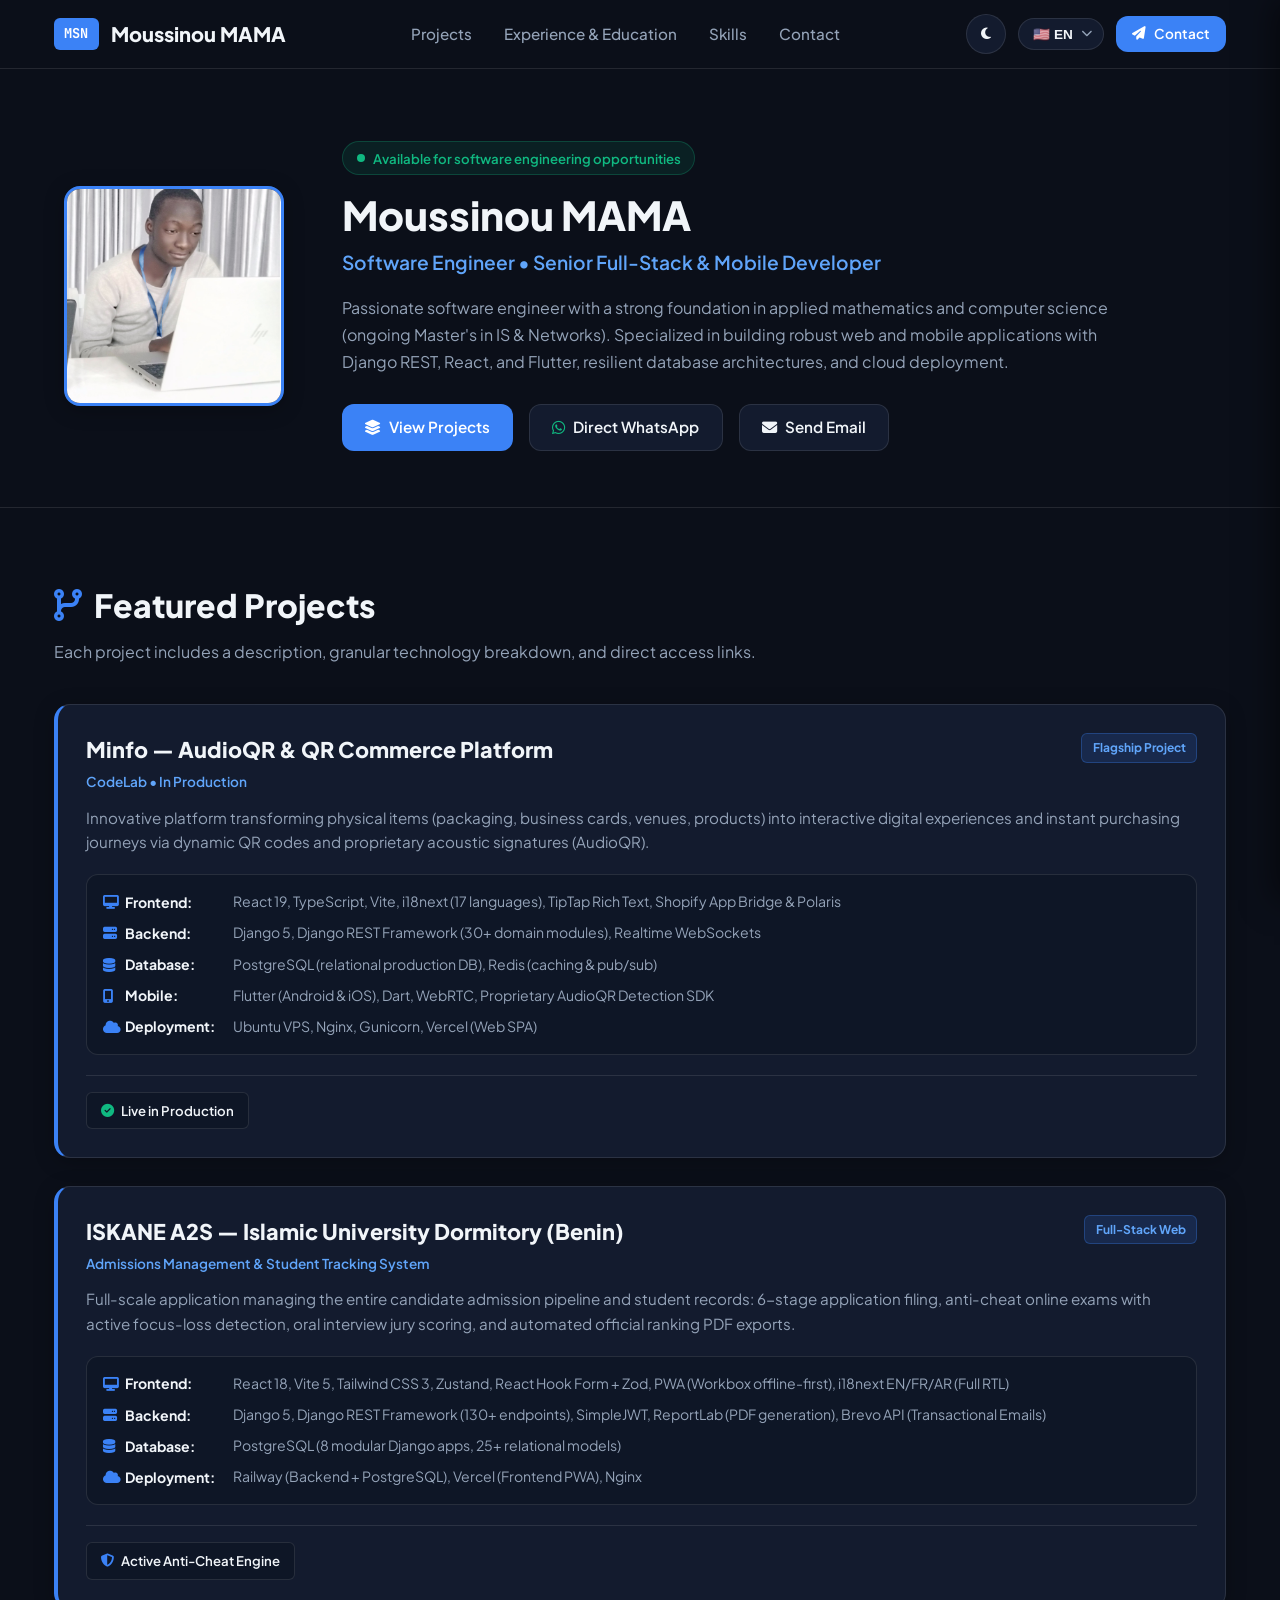
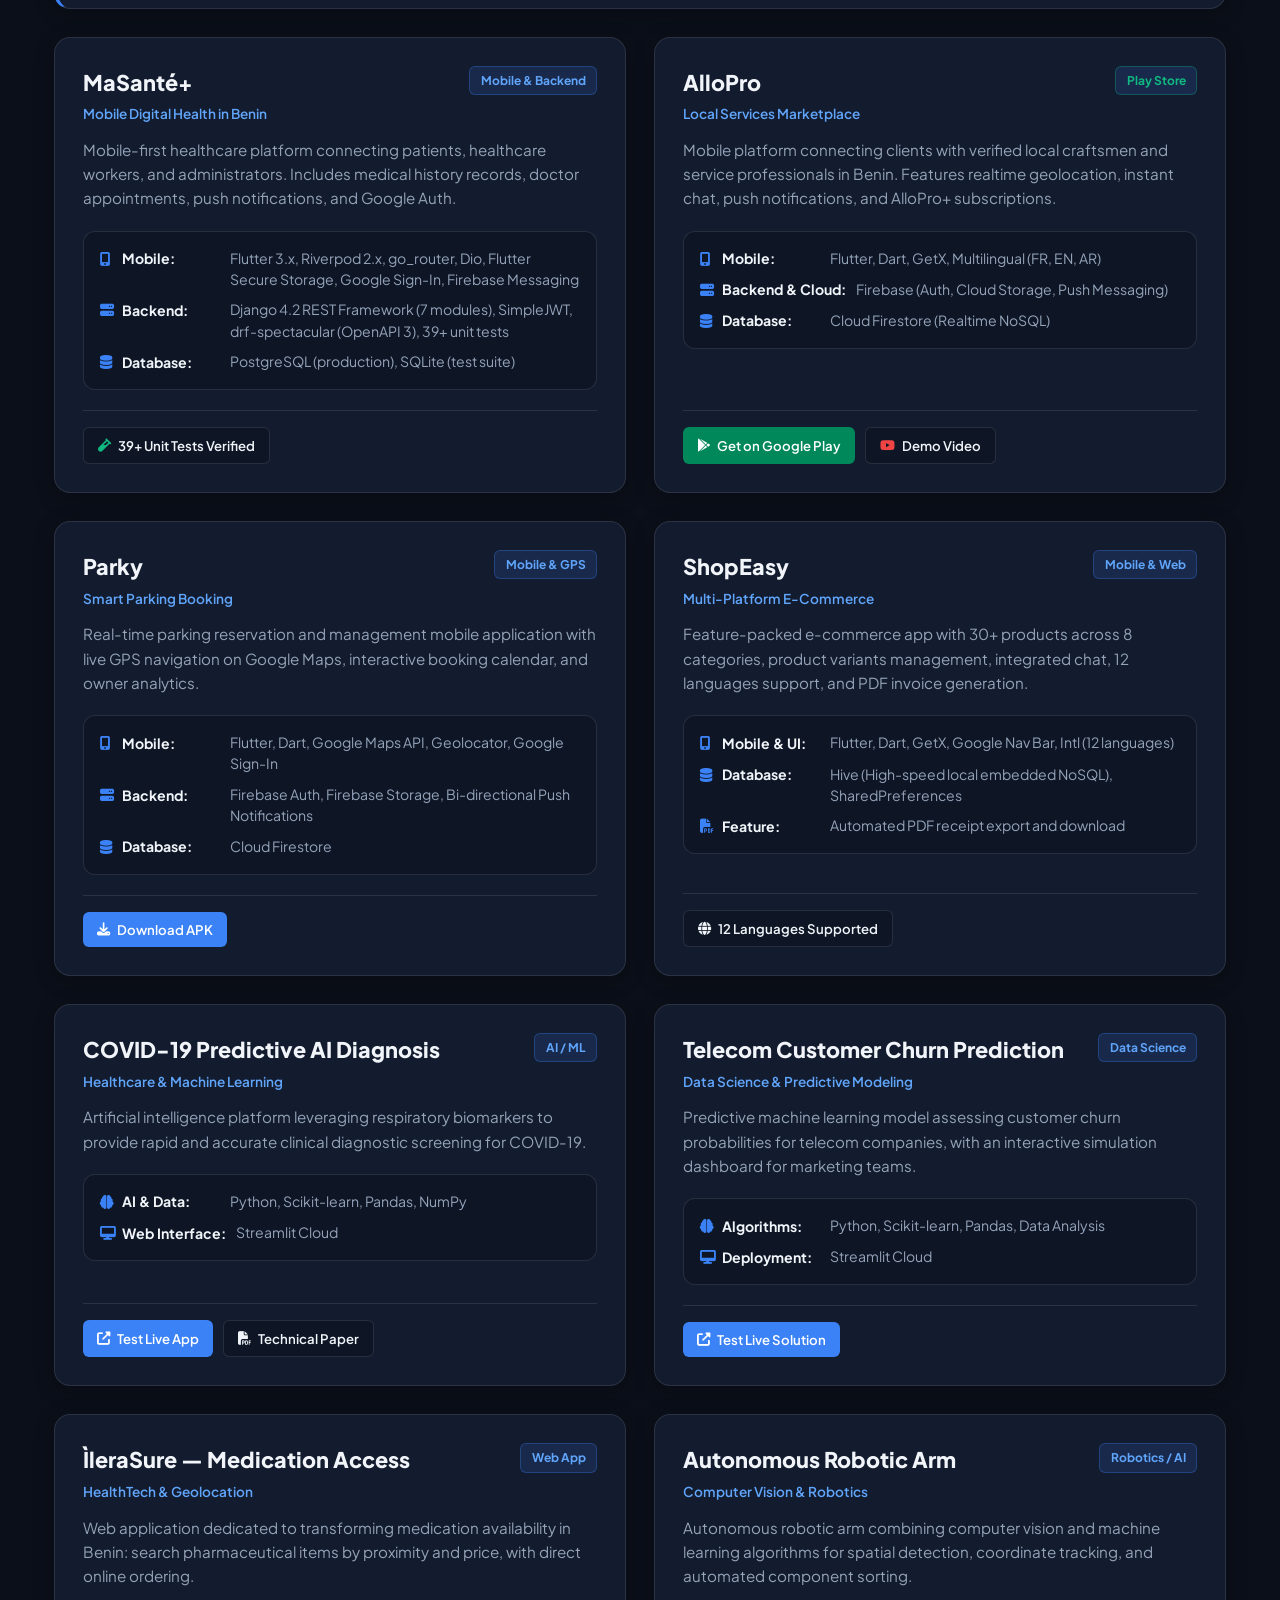
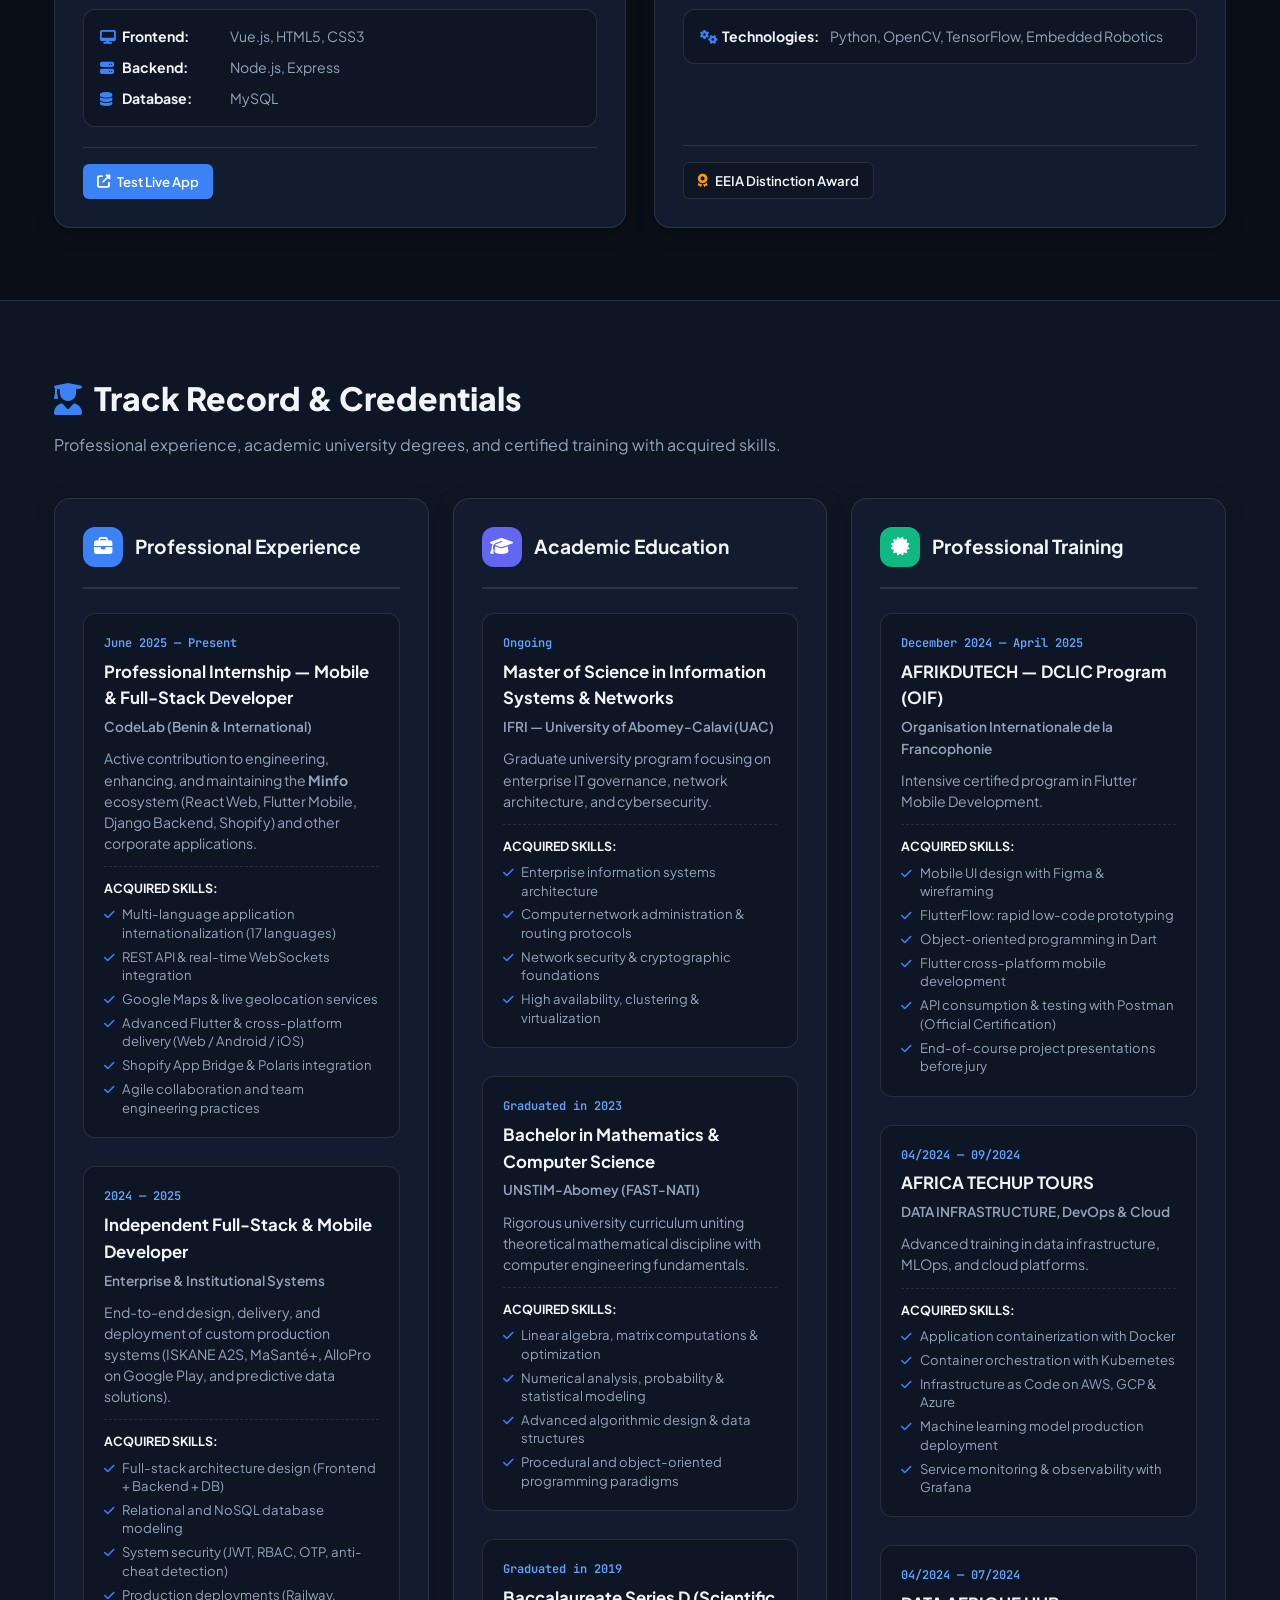
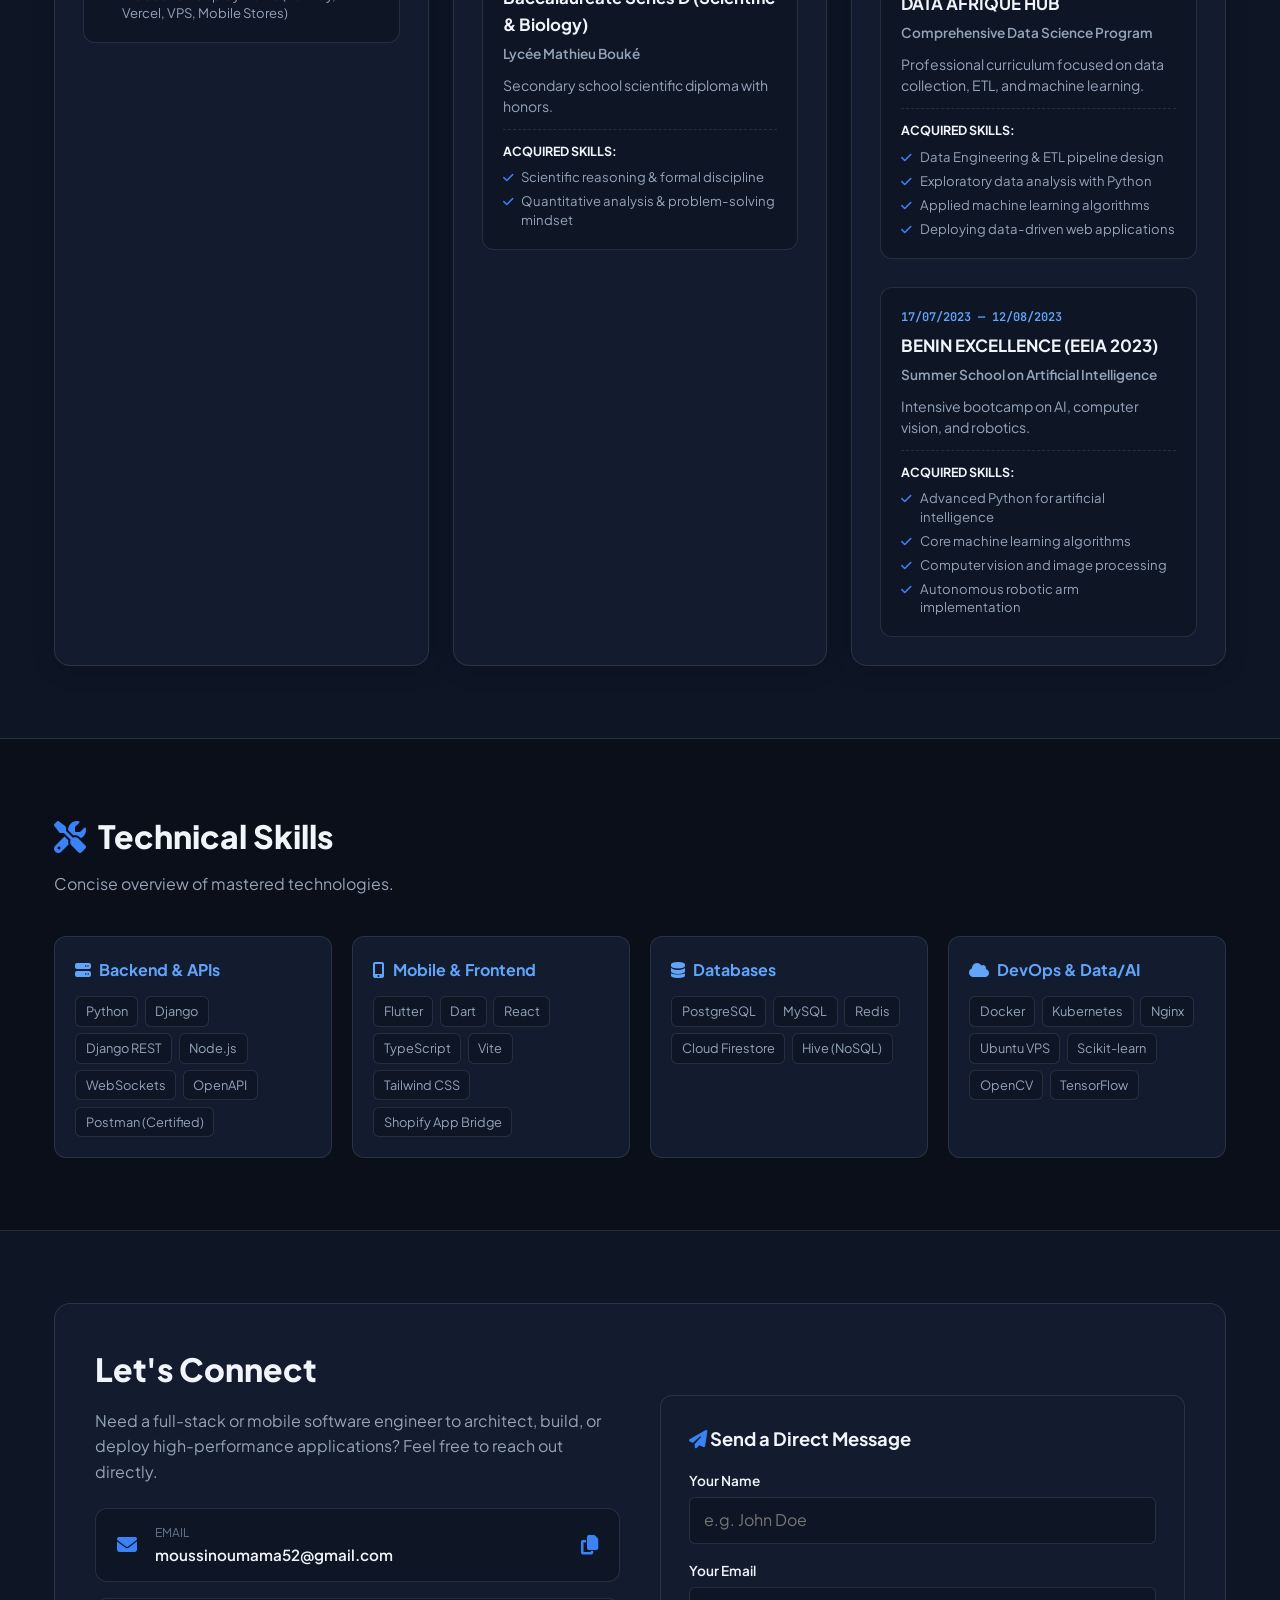
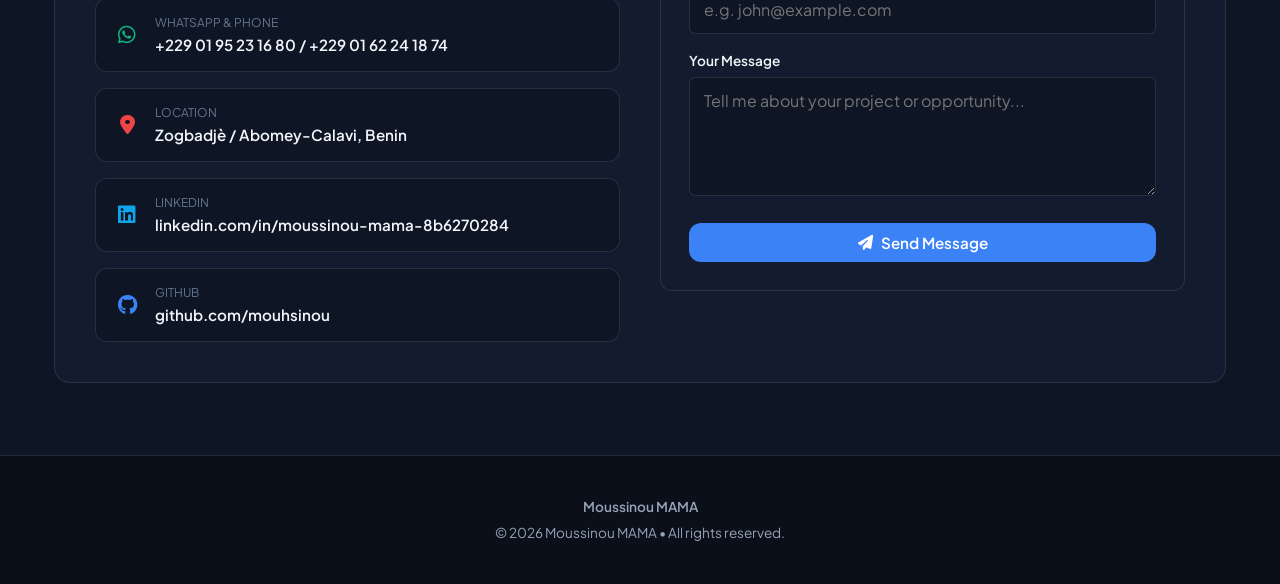
==== commit e93701aa: "fix responsivity" ====
--- a/index.html
+++ b/index.html
@@ -44,9 +44,38 @@
                 <a href="#contact" class="btn btn-primary" style="padding: 0.45rem 1rem; font-size: 0.85rem;">
                     <i class="fas fa-paper-plane"></i> Contact
                 </a>
+
+                <button id="mobile-menu-btn" class="mobile-menu-btn" aria-label="Toggle Navigation Menu" aria-expanded="false">
+                    <i class="fas fa-bars"></i>
+                </button>
             </div>
         </div>
     </header>
+
+    <!-- Mobile Navigation Drawer -->
+    <div id="mobile-backdrop" class="mobile-backdrop"></div>
+    <nav id="mobile-nav" class="mobile-nav" aria-label="Mobile Navigation">
+        <div class="mobile-nav-top">
+            <div class="mobile-nav-brand">
+                <span class="brand-badge">MSN</span>
+                <span>Moussinou MAMA</span>
+            </div>
+        </div>
+        <div class="mobile-nav-links">
+            <a href="#projets" class="mobile-nav-link"><i class="fas fa-code-branch"></i> Projects</a>
+            <a href="#parcours" class="mobile-nav-link"><i class="fas fa-user-graduate"></i> Experience & Education</a>
+            <a href="#competences" class="mobile-nav-link"><i class="fas fa-tools"></i> Skills</a>
+            <a href="#contact" class="mobile-nav-link"><i class="fas fa-paper-plane"></i> Contact</a>
+        </div>
+        <div class="mobile-nav-footer">
+            <a href="https://wa.me/22995231680" target="_blank" class="btn btn-secondary" style="justify-content: center;">
+                <i class="fab fa-whatsapp" style="color: var(--success);"></i> WhatsApp
+            </a>
+            <a href="#contact" class="btn btn-primary" style="justify-content: center;">
+                <i class="fas fa-paper-plane"></i> Contact Me
+            </a>
+        </div>
+    </nav>
 
     <!-- ================= Hero Section ================= -->
     <section id="hero" class="hero">
@@ -774,22 +803,22 @@
                     </div>
                 </div>
 
-                <div style="background: var(--bg-surface); border: 1px solid var(--border); border-radius: var(--radius-md); padding: 1.75rem;">
+                <div class="contact-form-card">
                     <h3 style="font-size: 1.15rem; font-weight: 700; margin-bottom: 1rem;"><i class="fas fa-paper-plane" style="color: var(--primary);"></i> Send a Direct Message</h3>
                     <form onsubmit="event.preventDefault(); alert('Thank you! I will reply shortly.'); this.reset();">
-                        <div style="margin-bottom: 1rem;">
-                            <label style="display: block; font-size: 0.85rem; font-weight: 600; margin-bottom: 0.35rem;">Your Name</label>
-                            <input type="text" required style="width: 100%; background: var(--bg-alt); border: 1px solid var(--border); border-radius: var(--radius-sm); padding: 0.65rem 0.85rem; color: var(--text); font-family: inherit;">
-                        </div>
-                        <div style="margin-bottom: 1rem;">
-                            <label style="display: block; font-size: 0.85rem; font-weight: 600; margin-bottom: 0.35rem;">Your Email</label>
-                            <input type="email" required style="width: 100%; background: var(--bg-alt); border: 1px solid var(--border); border-radius: var(--radius-sm); padding: 0.65rem 0.85rem; color: var(--text); font-family: inherit;">
-                        </div>
-                        <div style="margin-bottom: 1.25rem;">
-                            <label style="display: block; font-size: 0.85rem; font-weight: 600; margin-bottom: 0.35rem;">Your Message</label>
-                            <textarea rows="4" required style="width: 100%; background: var(--bg-alt); border: 1px solid var(--border); border-radius: var(--radius-sm); padding: 0.65rem 0.85rem; color: var(--text); font-family: inherit;"></textarea>
-                        </div>
-                        <button type="submit" class="btn btn-primary" style="width: 100%;">
+                        <div class="contact-form-group">
+                            <label class="contact-form-label">Your Name</label>
+                            <input type="text" required class="contact-form-input" placeholder="e.g. John Doe">
+                        </div>
+                        <div class="contact-form-group">
+                            <label class="contact-form-label">Your Email</label>
+                            <input type="email" required class="contact-form-input" placeholder="e.g. john@example.com">
+                        </div>
+                        <div class="contact-form-group" style="margin-bottom: 1.25rem;">
+                            <label class="contact-form-label">Your Message</label>
+                            <textarea rows="4" required class="contact-form-textarea" placeholder="Tell me about your project or opportunity..."></textarea>
+                        </div>
+                        <button type="submit" class="btn btn-primary" style="width: 100%; justify-content: center;">
                             <i class="fas fa-paper-plane"></i> Send Message
                         </button>
                     </form>
--- a/styles.css
+++ b/styles.css
@@ -65,6 +65,7 @@
 
 html {
     scroll-behavior: smooth;
+    overflow-x: hidden;
 }
 
 body {
@@ -73,6 +74,8 @@
     color: var(--text);
     line-height: 1.6;
     transition: background-color var(--transition), color var(--transition);
+    overflow-x: hidden;
+    width: 100%;
 }
 
 a {
@@ -214,6 +217,143 @@
     color: var(--text-muted);
 }
 
+/* Bouton Hamburger Mobile */
+.mobile-menu-btn {
+    display: none;
+    width: 2.4rem;
+    height: 2.4rem;
+    border-radius: var(--radius-sm);
+    border: 1px solid var(--border);
+    background: var(--bg-surface);
+    color: var(--text);
+    align-items: center;
+    justify-content: center;
+    font-size: 1.1rem;
+    transition: var(--transition);
+    flex-shrink: 0;
+}
+
+.mobile-menu-btn:hover {
+    border-color: var(--primary);
+    color: var(--primary);
+}
+
+/* Tiroir & Menu Mobile */
+.mobile-backdrop {
+    display: none;
+    position: fixed;
+    top: 0;
+    left: 0;
+    width: 100vw;
+    height: 100vh;
+    background: rgba(0, 0, 0, 0.65);
+    backdrop-filter: blur(5px);
+    -webkit-backdrop-filter: blur(5px);
+    z-index: 200;
+    opacity: 0;
+    transition: opacity 0.3s ease;
+}
+
+.mobile-backdrop.active {
+    display: block;
+    opacity: 1;
+}
+
+.mobile-nav {
+    position: fixed;
+    top: 0;
+    right: 0;
+    width: min(85vw, 320px);
+    height: 100vh;
+    background: var(--bg-surface);
+    border-left: 1px solid var(--border);
+    z-index: 210;
+    padding: 1.5rem 1.25rem;
+    display: flex;
+    flex-direction: column;
+    gap: 1.25rem;
+    box-shadow: -6px 0 30px rgba(0, 0, 0, 0.5);
+    transform: translateX(100%);
+    transition: transform 0.3s cubic-bezier(0.16, 1, 0.3, 1);
+    overflow-y: auto;
+}
+
+.mobile-nav.active {
+    transform: translateX(0);
+}
+
+[dir="rtl"] .mobile-nav {
+    right: auto;
+    left: 0;
+    border-left: none;
+    border-right: 1px solid var(--border);
+    box-shadow: 6px 0 30px rgba(0, 0, 0, 0.5);
+    transform: translateX(-100%);
+}
+
+[dir="rtl"] .mobile-nav.active {
+    transform: translateX(0);
+}
+
+.mobile-nav-top {
+    display: flex;
+    align-items: center;
+    justify-content: space-between;
+    padding-bottom: 1rem;
+    border-bottom: 1px solid var(--border);
+}
+
+.mobile-nav-brand {
+    display: flex;
+    align-items: center;
+    gap: 0.6rem;
+    font-weight: 700;
+    font-size: 1.05rem;
+}
+
+.mobile-nav-links {
+    display: flex;
+    flex-direction: column;
+    gap: 0.5rem;
+}
+
+.mobile-nav-link {
+    display: flex;
+    align-items: center;
+    gap: 0.85rem;
+    padding: 0.8rem 1rem;
+    border-radius: var(--radius-md);
+    color: var(--text);
+    font-weight: 600;
+    font-size: 0.95rem;
+    background: var(--bg-alt);
+    border: 1px solid transparent;
+    transition: var(--transition);
+}
+
+.mobile-nav-link i {
+    width: 20px;
+    color: var(--primary);
+    text-align: center;
+    font-size: 0.95rem;
+}
+
+.mobile-nav-link:hover,
+.mobile-nav-link:active {
+    background: var(--bg-surface-hover);
+    border-color: var(--border-accent);
+    color: var(--primary-light);
+}
+
+.mobile-nav-footer {
+    margin-top: auto;
+    padding-top: 1rem;
+    border-top: 1px solid var(--border);
+    display: flex;
+    flex-direction: column;
+    gap: 0.75rem;
+}
+
 /* ==========================================================================
    Hero Section Épurée
    ========================================================================== */
@@ -707,6 +847,7 @@
     border: 1px solid var(--border);
     padding: 0.85rem 1.2rem;
     border-radius: var(--radius-md);
+    overflow: hidden;
 }
 
 .contact-item i {
@@ -714,6 +855,14 @@
     color: var(--primary);
     width: 24px;
     text-align: center;
+    flex-shrink: 0;
+}
+
+.contact-item-text {
+    min-width: 0;
+    flex: 1 1 auto;
+    overflow-wrap: anywhere;
+    word-break: break-word;
 }
 
 .contact-item-text span {
@@ -727,6 +876,8 @@
     font-size: 0.95rem;
     font-weight: 600;
     color: var(--text);
+    overflow-wrap: anywhere;
+    word-break: break-word;
 }
 
 .copy-icon {
@@ -734,10 +885,51 @@
     cursor: pointer;
     color: var(--text-dim);
     padding: 0.35rem;
+    flex-shrink: 0;
 }
 
 .copy-icon:hover {
     color: var(--primary);
+}
+
+/* Carte Formulaire de contact */
+.contact-form-card {
+    background: var(--bg-surface);
+    border: 1px solid var(--border);
+    border-radius: var(--radius-md);
+    padding: 1.75rem;
+}
+
+.contact-form-group {
+    margin-bottom: 1rem;
+}
+
+.contact-form-label {
+    display: block;
+    font-size: 0.85rem;
+    font-weight: 600;
+    margin-bottom: 0.35rem;
+}
+
+.contact-form-input,
+.contact-form-textarea {
+    width: 100%;
+    background: var(--bg-alt);
+    border: 1px solid var(--border);
+    border-radius: var(--radius-sm);
+    padding: 0.65rem 0.85rem;
+    color: var(--text);
+    font-family: inherit;
+    font-size: 1rem; /* 16px min pour éviter le zoom auto sur iOS */
+    line-height: 1.5;
+    transition: var(--transition);
+}
+
+.contact-form-input:focus,
+.contact-form-textarea:focus {
+    outline: none;
+    border-color: var(--primary);
+    box-shadow: 0 0 0 2px rgba(59, 130, 246, 0.2);
 }
 
 /* Footer */
@@ -776,11 +968,12 @@
 }
 
 /* ==========================================================================
-   Responsive Breakpoints
+   Responsive Breakpoints & Mobile Adaptations
    ========================================================================== */
 @media (max-width: 992px) {
     .parcours-container {
         grid-template-columns: 1fr;
+        gap: 1.25rem;
     }
     .projects-grid {
         grid-template-columns: 1fr;
@@ -793,29 +986,291 @@
     }
     .contact-container {
         grid-template-columns: 1fr;
+        padding: 2rem 1.5rem;
+        gap: 2rem;
     }
 }
 
 @media (max-width: 768px) {
+    /* Conteneur et espacements globaux */
+    .container {
+        padding: 0 1rem;
+    }
+
+    .section {
+        padding: 3rem 0;
+    }
+
+    .section-head {
+        margin-bottom: 1.75rem;
+    }
+
+    .section-title {
+        font-size: clamp(1.4rem, 5vw, 1.85rem);
+    }
+
+    .section-subtitle {
+        font-size: 0.92rem;
+    }
+
+    /* Barre de navigation */
+    .nav {
+        height: 3.75rem;
+    }
+
+    .nav-brand {
+        font-size: 1.1rem;
+        gap: 0.5rem;
+    }
+
+    .brand-badge {
+        font-size: 0.75rem;
+        padding: 0.25rem 0.5rem;
+    }
+
+    .nav-menu {
+        display: none;
+    }
+
+    .nav-actions .btn {
+        display: none; /* Accessible dans le menu drawer et en CTA */
+    }
+
+    .mobile-menu-btn {
+        display: flex;
+    }
+
+    /* Section Hero */
+    .hero {
+        padding: 2.75rem 0 2.25rem 0;
+    }
+
     .hero-grid {
         grid-template-columns: 1fr;
         text-align: center;
         gap: 1.5rem;
-    }
+        justify-items: center;
+    }
+
+    .hero-photo-wrapper {
+        width: clamp(150px, 45vw, 190px);
+        height: clamp(150px, 45vw, 190px);
+    }
+
+    .hero-status {
+        font-size: 0.76rem;
+        padding: 0.35rem 0.75rem;
+        white-space: normal;
+        text-align: center;
+        max-width: 100%;
+        line-height: 1.4;
+    }
+
+    .hero-title {
+        font-size: clamp(1.75rem, 6.5vw, 2.25rem);
+    }
+
+    .hero-subtitle {
+        font-size: clamp(0.95rem, 3.5vw, 1.15rem);
+    }
+
+    .hero-desc {
+        font-size: 0.92rem;
+        line-height: 1.6;
+        margin-bottom: 1.5rem;
+    }
+
     .hero-cta-row {
         justify-content: center;
-    }
-    .nav-menu {
-        display: none;
-    }
+        width: 100%;
+        gap: 0.65rem;
+    }
+
+    .hero-cta-row .btn {
+        flex: 1 1 100%;
+        justify-content: center;
+        padding: 0.75rem 1rem;
+    }
+
+    /* Section Projets */
+    .project-card {
+        padding: 1.25rem 1rem;
+    }
+
+    .project-header-top {
+        flex-direction: column;
+        align-items: flex-start;
+        gap: 0.45rem;
+    }
+
+    .project-title {
+        font-size: 1.15rem;
+    }
+
+    .project-desc {
+        font-size: 0.88rem;
+        margin-bottom: 1rem;
+    }
+
+    .tech-breakdown {
+        padding: 0.85rem;
+        gap: 0.45rem;
+    }
+
     .tech-row {
         flex-direction: column;
-        gap: 0.2rem;
-    }
+        gap: 0.15rem;
+    }
+
     .tech-label {
         min-width: unset;
-    }
+        font-size: 0.82rem;
+    }
+
+    .tech-value {
+        font-size: 0.84rem;
+        overflow-wrap: anywhere;
+    }
+
+    .project-actions {
+        gap: 0.5rem;
+    }
+
+    .link-btn {
+        flex: 1 1 calc(50% - 0.5rem);
+        justify-content: center;
+        padding: 0.6rem 0.75rem;
+        font-size: 0.8rem;
+        min-height: 40px;
+    }
+
+    /* Section Parcours */
+    .parcours-column {
+        padding: 1.25rem 1rem;
+    }
+
+    .parcours-col-header {
+        margin-bottom: 1.15rem;
+        padding-bottom: 1rem;
+    }
+
+    .parcours-col-header h3 {
+        font-size: 1.1rem;
+    }
+
+    .parcours-items {
+        gap: 1.25rem;
+    }
+
+    .item-card {
+        padding: 1rem 0.85rem;
+    }
+
+    .item-title {
+        font-size: 1rem;
+    }
+
+    .item-place {
+        font-size: 0.82rem;
+    }
+
+    .item-desc {
+        font-size: 0.84rem;
+    }
+
+    .skills-list li {
+        font-size: 0.8rem;
+    }
+
+    /* Section Compétences */
     .skills-grid {
         grid-template-columns: 1fr;
-    }
-}
+        gap: 1rem;
+    }
+
+    .skill-box {
+        padding: 1.1rem 0.95rem;
+    }
+
+    /* Section Contact */
+    .contact-container {
+        padding: 1.25rem 1rem;
+        gap: 1.75rem;
+    }
+
+    .contact-form-card {
+        padding: 1.25rem 1rem;
+    }
+
+    .contact-info-list {
+        margin-top: 1.25rem;
+        gap: 0.75rem;
+    }
+
+    .contact-item {
+        padding: 0.75rem 0.85rem;
+        gap: 0.75rem;
+    }
+
+    .contact-item i {
+        font-size: 1.1rem;
+        width: 20px;
+    }
+
+    .contact-item-text span {
+        font-size: 0.7rem;
+    }
+
+    .contact-item-text a, .contact-item-text strong {
+        font-size: 0.88rem;
+    }
+}
+
+@media (max-width: 480px) {
+    .nav {
+        gap: 0.5rem;
+    }
+
+    .nav-brand {
+        font-size: 0.98rem;
+    }
+
+    .nav-actions {
+        gap: 0.4rem;
+    }
+
+    .action-btn,
+    .mobile-menu-btn {
+        width: 2.2rem;
+        height: 2.2rem;
+        font-size: 0.95rem;
+    }
+
+    .lang-select {
+        padding: 0.38rem 1.4rem 0.38rem 0.65rem;
+        font-size: 0.78rem;
+    }
+
+    .lang-arrow {
+        right: 0.5rem;
+        font-size: 0.65rem;
+    }
+
+    [dir="rtl"] .lang-select {
+        padding: 0.38rem 0.65rem 0.38rem 1.4rem;
+    }
+
+    [dir="rtl"] .lang-arrow {
+        left: 0.5rem;
+        right: auto;
+    }
+
+    .link-btn {
+        flex: 1 1 100%;
+    }
+
+    .footer {
+        padding: 2rem 0;
+        font-size: 0.8rem;
+    }
+}
